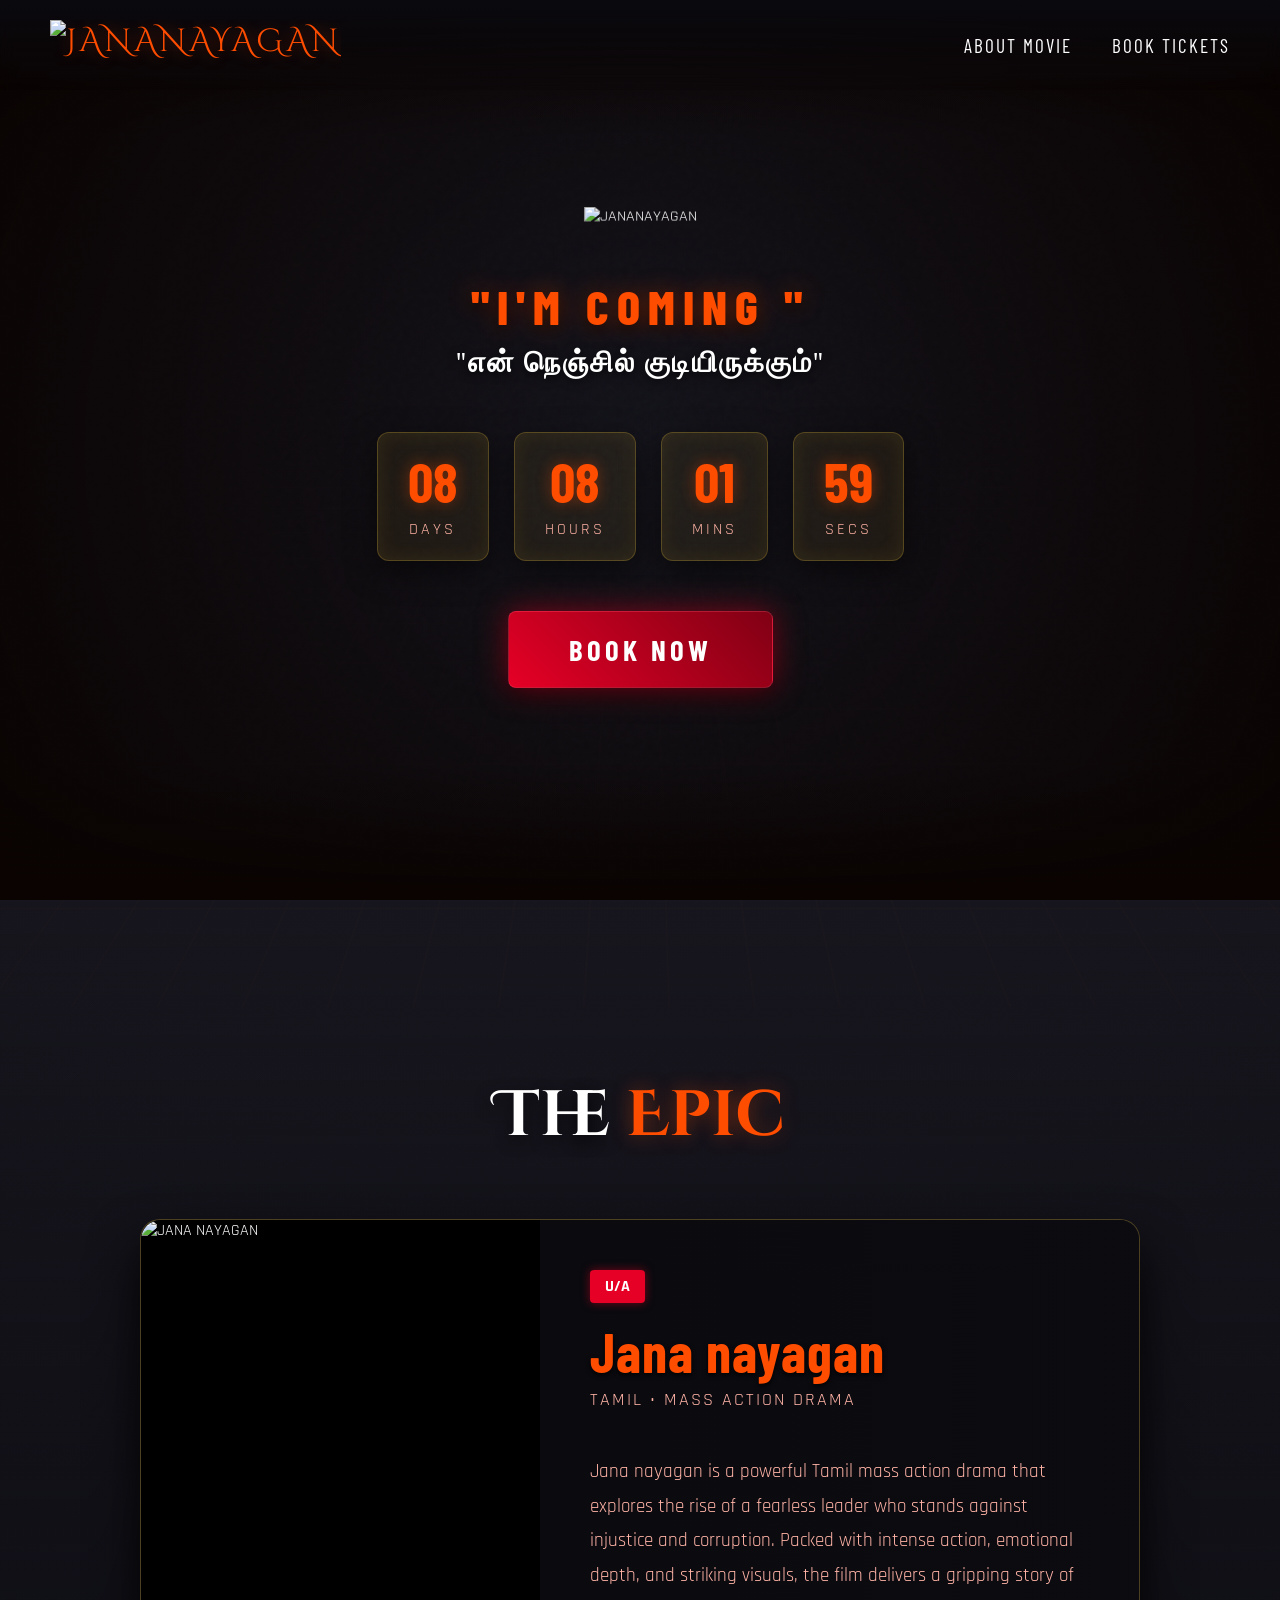
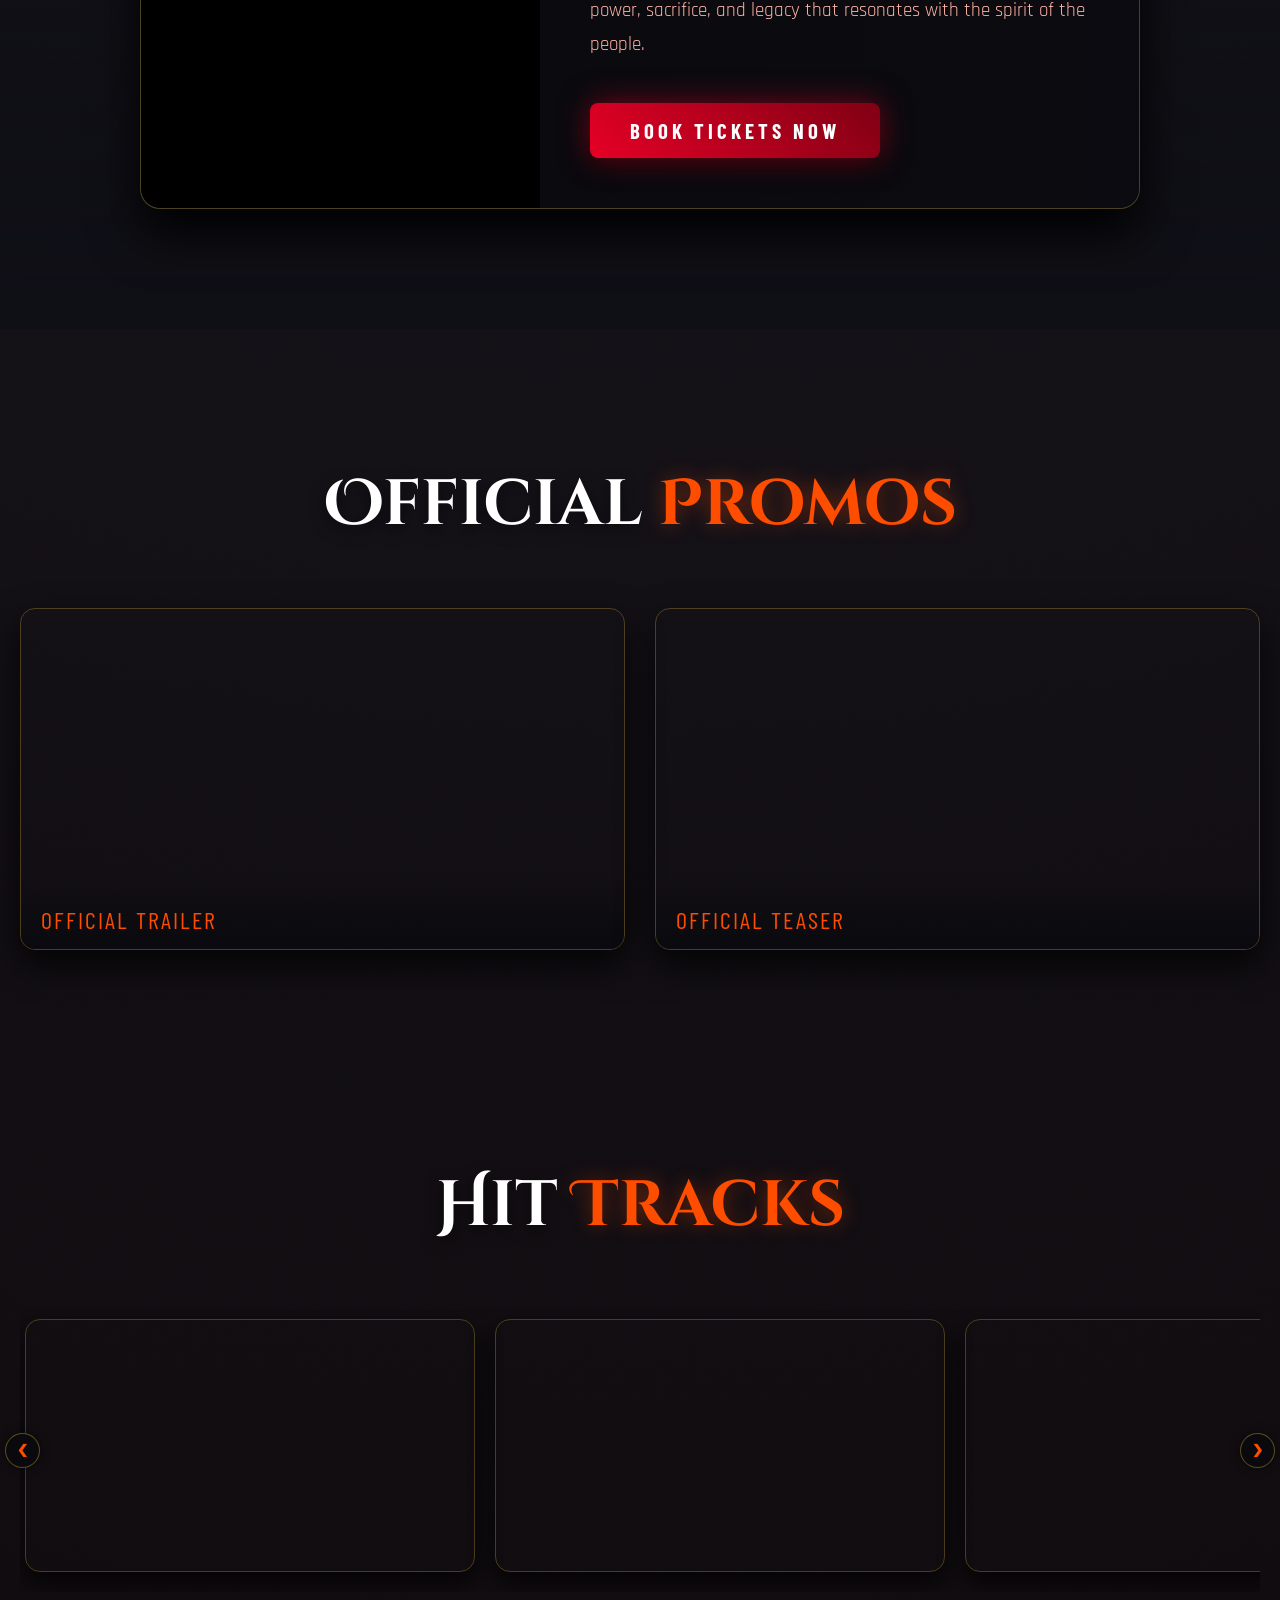
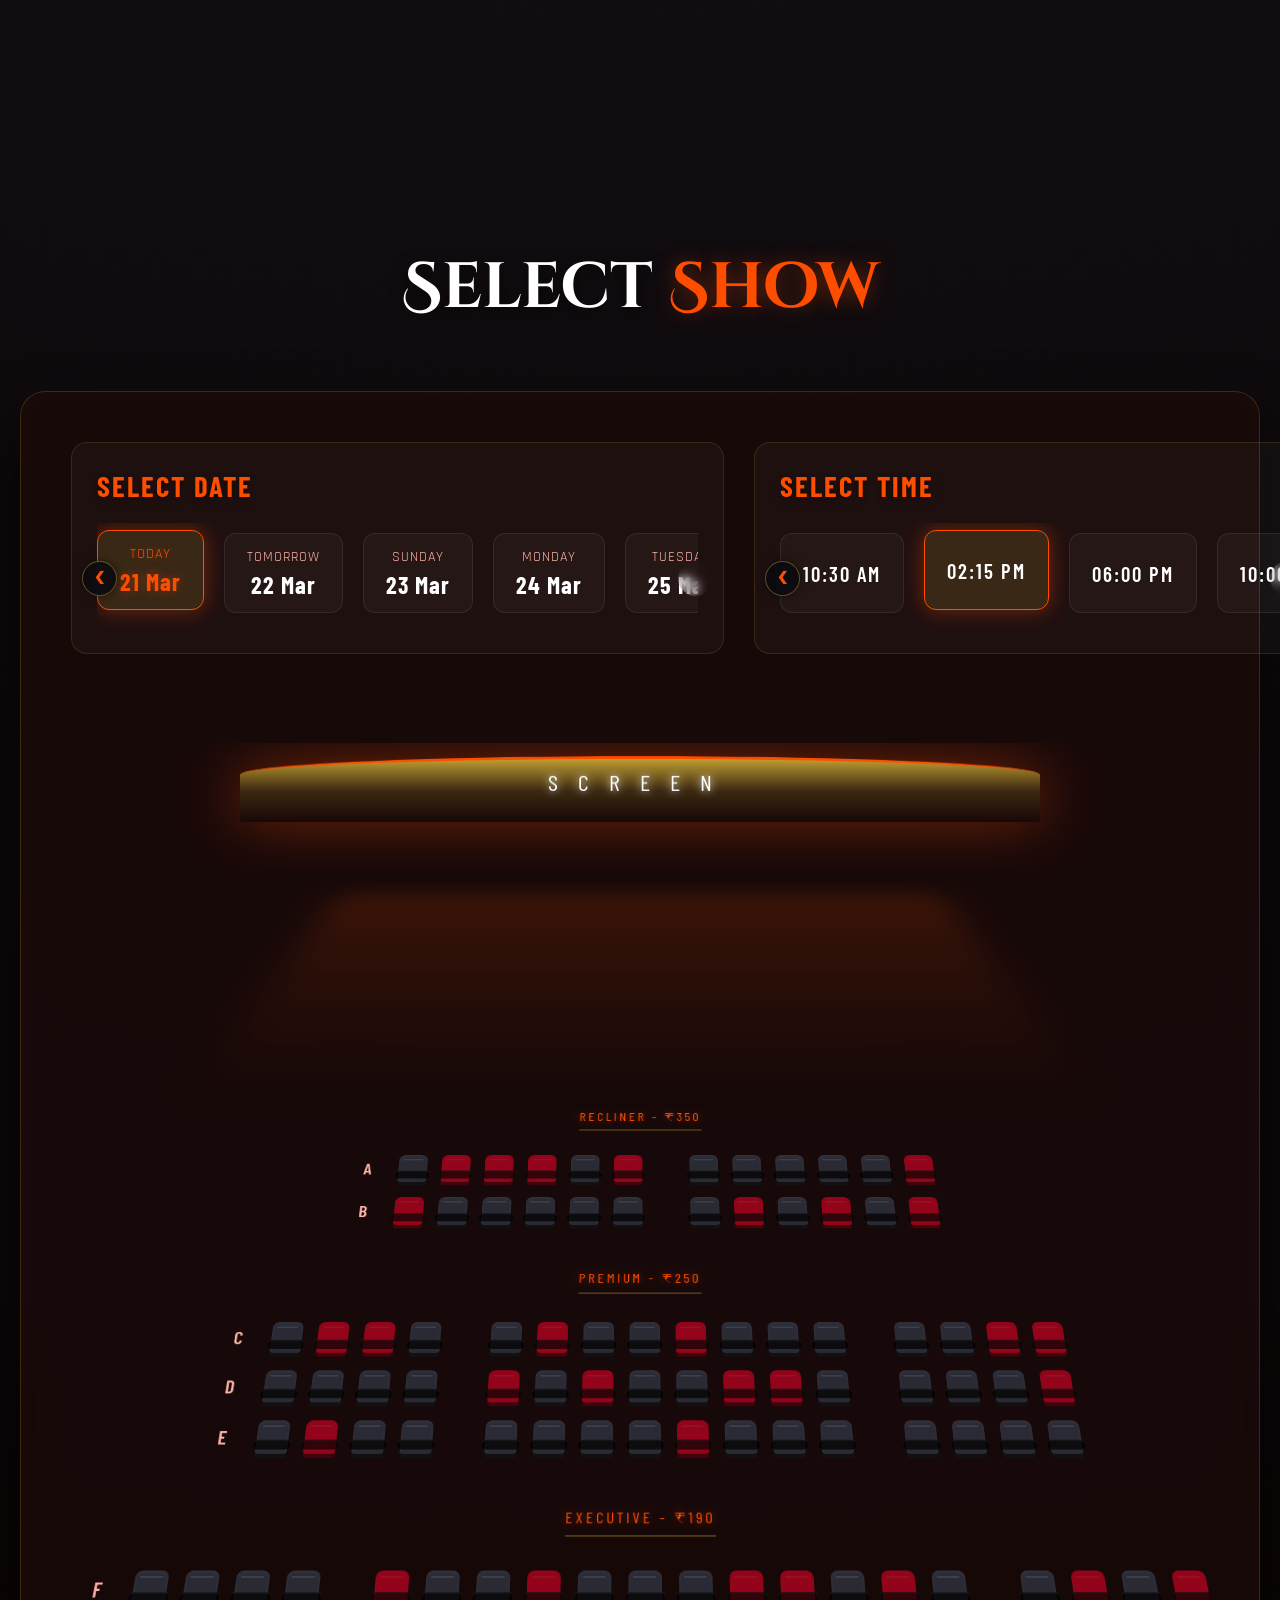
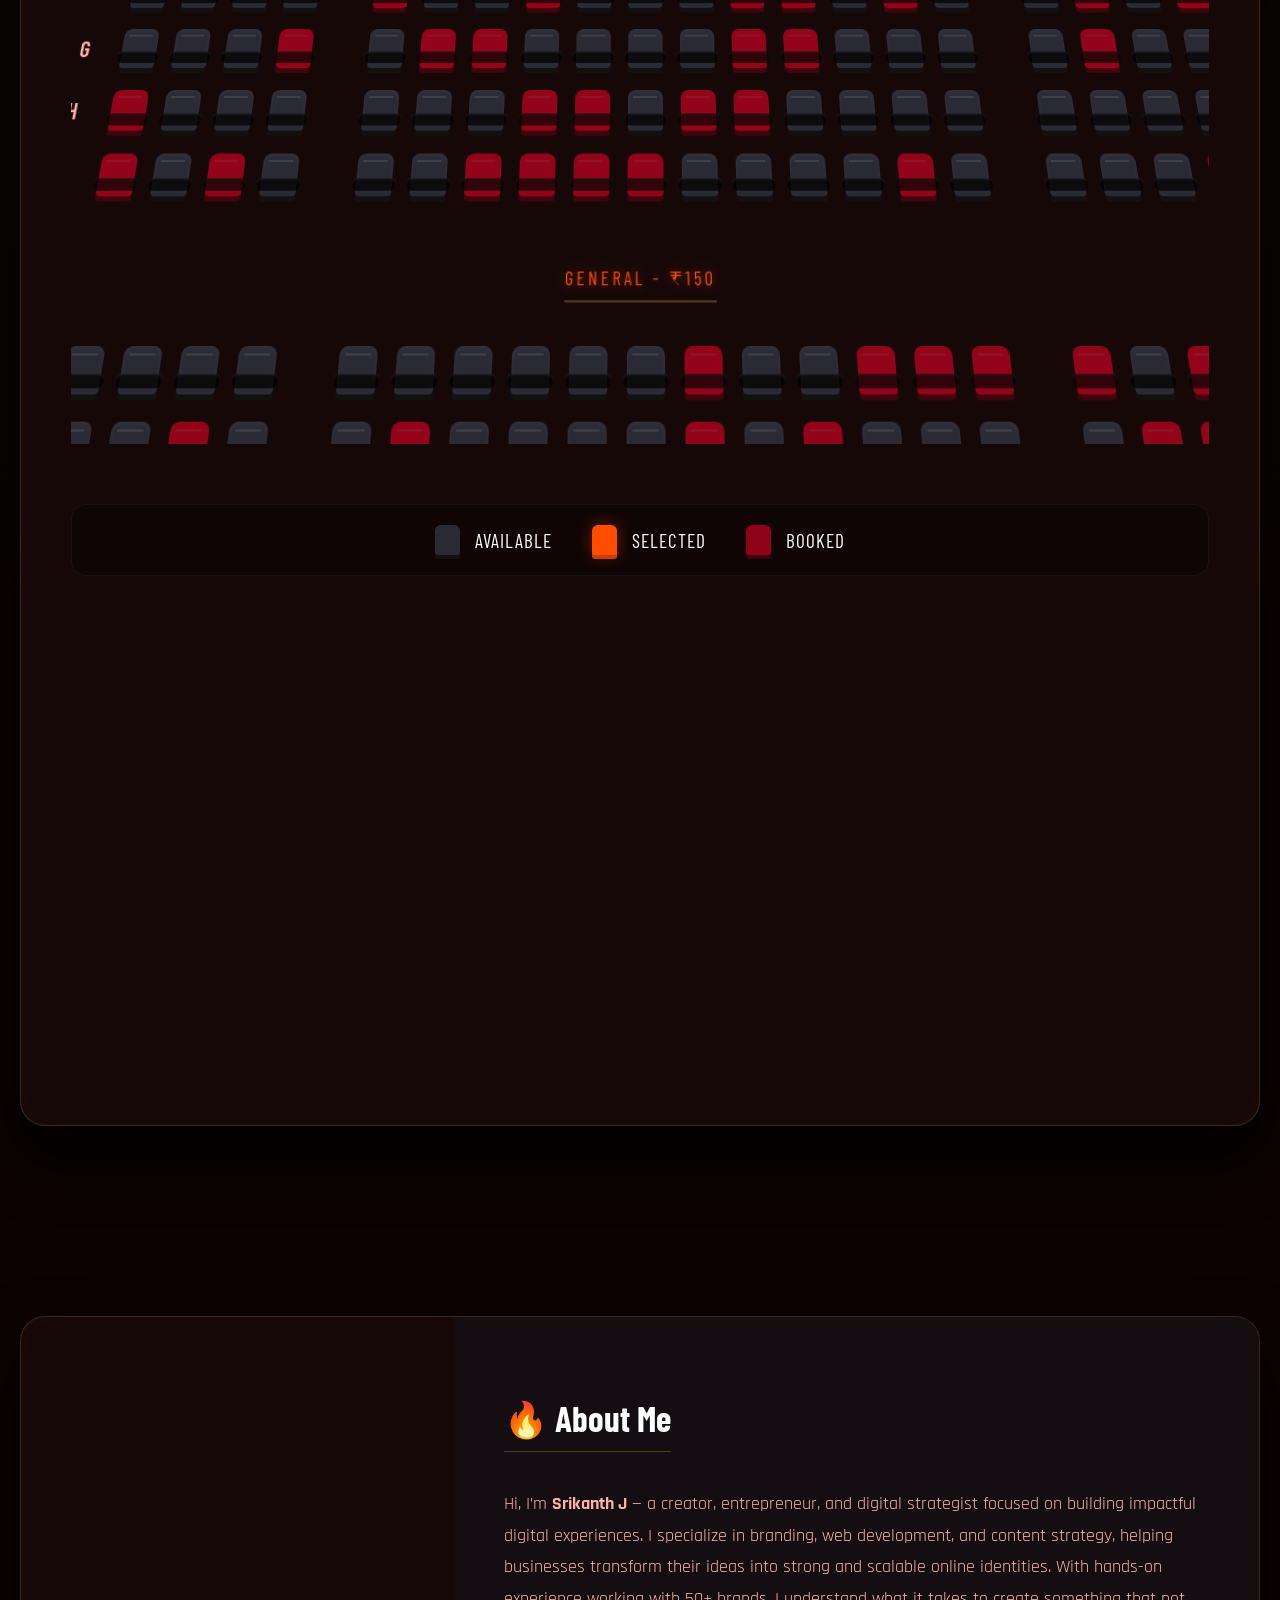
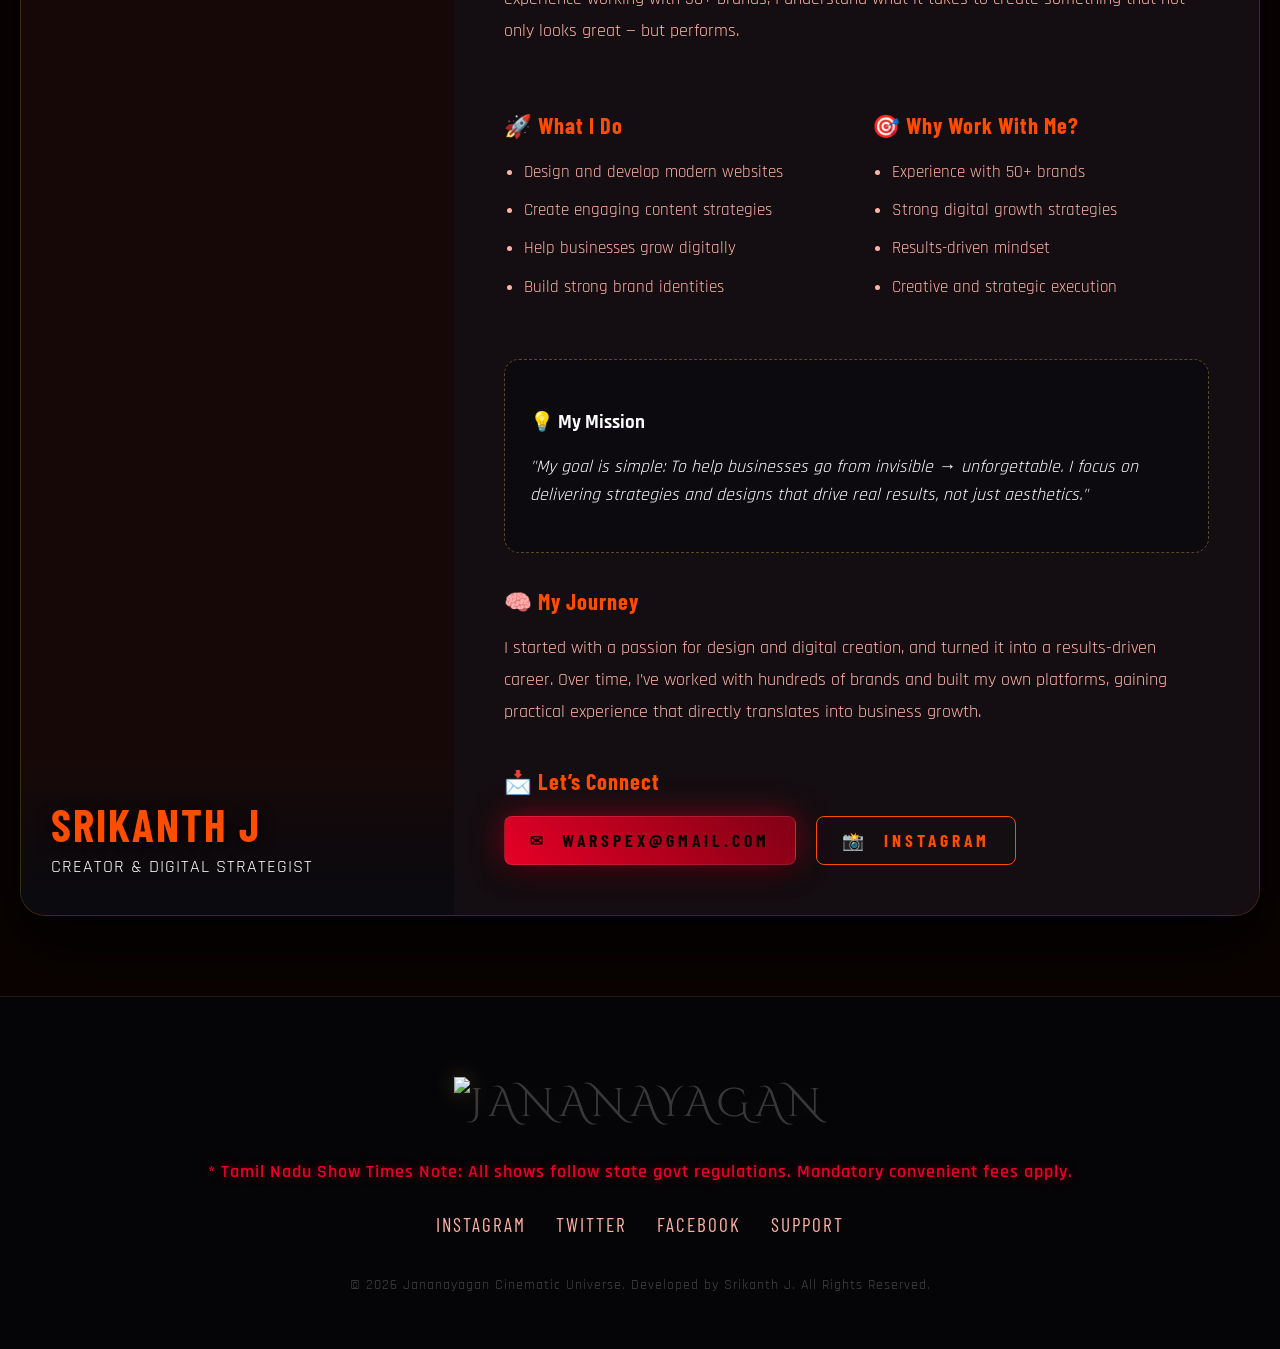
==== index.html @ 2a3a8849 "Jana Nayagan" ====
<!DOCTYPE html>
<html lang="ta">
<head>
    <meta charset="UTF-8">
    <meta name="viewport" content="width=device-width, initial-scale=1.0">
    <title>JANANAYAGAN | The Premium Cinema Experience</title>
    <link rel="preconnect" href="https://fonts.googleapis.com">
    <link rel="preconnect" href="https://fonts.gstatic.com" crossorigin>
    <link href="https://fonts.googleapis.com/css2?family=Barlow+Condensed:wght@400;500;600;700&family=Cinzel+Decorative:wght@400;700;900&family=Rajdhani:wght@400;500;600;700&display=swap" rel="stylesheet">
    <style>
        :root {
            --bg-dark: #0a0302;
            --bg-card: rgba(26, 10, 10, 0.85);
            --gold: #FF4D00;
            --gold-dark: #CC3D00;
            --crimson: #E60026;
            --text-primary: #FFFFFF;
            --text-muted: #FFB3A6;
            --glow-gold: rgba(255, 77, 0, 0.4);
            --glow-red: rgba(230, 0, 38, 0.5);

            --font-hero: 'Cinzel Decorative', serif;
            --font-body: 'Rajdhani', sans-serif;
            --font-cond: 'Barlow Condensed', sans-serif;
        }
        
        * {
            box-sizing: border-box;
            scroll-behavior: smooth;
        }

        body {
            margin: 0;
            font-family: var(--font-body);
            background-color: var(--bg-dark);
            color: var(--text-primary);
            overflow-x: hidden;
            background-image: radial-gradient(circle at 50% 0%, #1a1a24 0%, var(--bg-dark) 70%);
        }

        /* Ambient Particles Background */
        #particles {
            position: fixed;
            top: 0; left: 0; width: 100vw; height: 100vh;
            pointer-events: none;
            z-index: 0;
            overflow: hidden;
        }
        .particle {
            position: absolute;
            bottom: -10px;
            width: 3px;
            height: 3px;
            background: var(--gold);
            border-radius: 50%;
            box-shadow: 0 0 10px var(--gold);
            animation: rise linear infinite;
        }
        @keyframes rise {
            0% { transform: translateY(0) scale(1); opacity: 0; }
            10% { opacity: 0.6; }
            90% { opacity: 0.6; }
            100% { transform: translateY(-100vh) scale(0); opacity: 0; }
        }

        /* 3D Perspective Grid Background */
        .grid-bg {
            position: fixed;
            top: 0; left: 0; width: 100vw; height: 100vh;
            background-image: 
                linear-gradient(rgba(255, 77, 0, 0.08) 1px, transparent 1px),
                linear-gradient(90deg, rgba(255, 77, 0, 0.08) 1px, transparent 1px);
            background-size: 60px 60px;
            transform: perspective(600px) rotateX(60deg) translateY(-100px) translateZ(-250px);
            opacity: 0.2;
            pointer-events: none;
            z-index: -1;
        }

        /* Navigation */
        nav {
            position: fixed;
            top: 0; left: 0; width: 100%;
            padding: 20px 50px;
            display: flex;
            justify-content: space-between;
            align-items: center;
            z-index: 1000;
            background: linear-gradient(to bottom, rgba(10,10,15,0.95), transparent);
            backdrop-filter: blur(8px);
        }
        .logo {
            font-family: var(--font-hero);
            font-size: 2rem;
            color: var(--gold);
            text-shadow: 0 0 15px var(--glow-gold);
            letter-spacing: 3px;
            text-decoration: none;
        }
        .nav-links {
            display: flex;
            gap: 40px;
        }
        .nav-links a {
            color: var(--text-primary);
            text-decoration: none;
            font-family: var(--font-cond);
            text-transform: uppercase;
            letter-spacing: 2px;
            font-size: 1.2rem;
            transition: 0.3s ease;
            position: relative;
        }
        .nav-links a::after {
            content: '';
            position: absolute;
            width: 0%;
            height: 2px;
            bottom: -5px;
            left: 0;
            background-color: var(--gold);
            transition: width 0.3s;
            box-shadow: 0 0 10px var(--glow-gold);
        }
        .nav-links a:hover {
            color: var(--gold);
            text-shadow: 0 0 10px var(--glow-gold);
        }
        .nav-links a:hover::after {
            width: 100%;
        }

        /* Hero Section */
        .hero {
            height: 100vh;
            display: flex;
            flex-direction: column;
            justify-content: center;
            align-items: center;
            text-align: center;
            position: relative;
            padding: 0 20px;
            overflow: hidden;
        }
        .hero::before {
            content: '';
            position: absolute;
            top: 0; left: 0; width: 100%; height: 100%;
            background: url('data:image/svg+xml,%3Csvg viewBox="0 0 200 200" xmlns="http://www.w3.org/2000/svg"%3E%3Cfilter id="noiseFilter"%3E%3CfeTurbulence type="fractalNoise" baseFrequency="0.7" numOctaves="3" stitchTiles="stitch"/%3E%3C/filter%3E%3Crect width="100%25" height="100%25" filter="url(%23noiseFilter)"/%3E%3C/svg%3E');
            opacity: 0.04;
            pointer-events: none;
            z-index: 1;
        }
        .video-background {
            position: absolute;
            top: 50%; left: 50%;
            transform: translate(-50%, -50%);
            width: 100vw; height: 56.25vw;
            min-height: 100vh; min-width: 177.77vh;
            z-index: 0; pointer-events: none;
        }
        .video-background iframe {
            width: 100%; height: 100%;
            pointer-events: none; border: none;
        }
        .mobile-trailer { display: none; }
        .hero-overlay {
            position: absolute;
            top: 0; left: 0; width: 100%; height: 100%;
            background: 
                linear-gradient(to bottom, var(--bg-dark) 0%, transparent 15%, transparent 85%, var(--bg-dark) 100%),
                radial-gradient(circle at center, rgba(10,10,15,0.4) 0%, var(--bg-dark) 100%);
            z-index: 1; pointer-events: none;
        }
        .hero-content {
            z-index: 2;
            transform-style: preserve-3d;
            perspective: 1000px;
        }
        .title-3d {
            font-family: var(--font-hero);
            font-size: 8vw;
            margin: 0;
            color: var(--gold);
            line-height: 1.1;
            text-shadow: 
                0 1px 0 var(--gold-dark),
                0 2px 0 #937b27,
                0 3px 0 #806b22,
                0 4px 0 #6c5a1d,
                0 5px 0 #594a18,
                0 6px 0 #463a13,
                0 25px 35px rgba(0,0,0,0.8),
                0 0 60px var(--glow-gold);
            transform: rotateX(15deg);
            animation: float 5s ease-in-out infinite alternate;
        }
        .tagline {
            font-size: 3rem;
            color: var(--gold);
            font-weight: 800;
            margin: 30px 0 10px;
            letter-spacing: 8px;
            text-shadow: 0 0 25px var(--glow-gold), 0 5px 15px rgba(0,0,0,0.9);
            font-family: var(--font-cond);
            text-transform: uppercase;
        }
        .tamil-tagline {
            font-size: 1.8rem;
            color: white;
            margin: 0 0 50px;
            letter-spacing: 2px;
            text-shadow: 0 2px 10px rgba(0,0,0,0.8);
            font-weight: 600;
        }
        @keyframes float {
            0% { transform: translateY(0px) rotateX(10deg); }
            100% { transform: translateY(-20px) rotateX(15deg); }
        }

        /* Timer */
        .timer {
            display: flex;
            gap: 25px;
            margin-bottom: 50px;
            justify-content: center;
        }
        .time-box {
            background: rgba(212,175,55,0.08);
            border: 1px solid rgba(212,175,55,0.3);
            padding: 20px 30px;
            border-radius: 12px;
            backdrop-filter: blur(12px);
            box-shadow: 0 10px 30px rgba(0,0,0,0.5), inset 0 0 20px rgba(212,175,55,0.1);
            transform: translateZ(20px);
            transition: transform 0.3s ease;
        }
        .time-box:hover {
            transform: translateZ(40px) scale(1.05);
            border-color: var(--gold);
            box-shadow: 0 15px 40px rgba(0,0,0,0.7), inset 0 0 30px var(--glow-gold);
        }
        .time-box span {
            display: block;
            font-family: var(--font-cond);
            font-size: 3.5rem;
            font-weight: 700;
            color: var(--gold);
            text-shadow: 0 0 15px var(--glow-gold);
            line-height: 1;
        }
        .time-box label {
            font-size: 1rem;
            color: var(--text-muted);
            text-transform: uppercase;
            letter-spacing: 3px;
            margin-top: 10px;
            display: block;
        }

        /* Primary Button */
        .btn-primary {
            background: linear-gradient(45deg, var(--crimson), #800014);
            color: white;
            border: 1px solid rgba(255,255,255,0.1);
            padding: 20px 60px;
            font-family: var(--font-cond);
            font-size: 1.8rem;
            font-weight: 700;
            text-transform: uppercase;
            letter-spacing: 4px;
            border-radius: 8px;
            cursor: pointer;
            box-shadow: 0 0 30px var(--glow-red), 0 10px 20px rgba(0,0,0,0.6);
            transition: all 0.4s cubic-bezier(0.175, 0.885, 0.32, 1.275);
            text-decoration: none;
            display: inline-block;
            position: relative;
            overflow: hidden;
        }
        .btn-primary::before {
            content: '';
            position: absolute;
            top: 0; left: -100%;
            width: 50%; height: 100%;
            background: linear-gradient(to right, transparent, rgba(255,255,255,0.3), transparent);
            transform: skewX(-25deg);
            transition: 0.5s;
        }
        .btn-primary:hover {
            transform: translateY(-5px) scale(1.05);
            box-shadow: 0 0 50px var(--glow-red), 0 15px 30px rgba(0,0,0,0.8);
            border-color: rgba(255,255,255,0.3);
        }
        .btn-primary:hover::before {
            left: 200%;
        }

        /* Generic Section Styling */
        .section-title {
            font-family: var(--font-hero);
            font-size: 4rem;
            color: var(--text-primary);
            text-align: center;
            margin-bottom: 60px;
            text-shadow: 0 5px 15px rgba(0,0,0,0.5);
        }
        .section-title span {
            color: var(--gold);
            text-shadow: 0 0 20px var(--glow-gold);
        }

        /* Now Showing Section */
        .now-showing {
            padding: 120px 20px;
            background: linear-gradient(to bottom, transparent, #0f0f16);
            position: relative;
            z-index: 2;
        }
        .movie-grid {
            display: flex;
            justify-content: center;
            gap: 50px;
            flex-wrap: wrap;
            perspective: 1500px;
            max-width: 1400px;
            margin: 0 auto;
        }
        
        .movie-card {
            width: 320px;
            height: 480px;
            border-radius: 20px;
            position: relative;
            transform-style: preserve-3d;
            transition: transform 0.1s;
            cursor: pointer;
            box-shadow: 0 25px 50px rgba(0,0,0,0.9);
        }
        .movie-poster {
            width: 100%;
            height: 100%;
            border-radius: 20px;
            background-size: cover;
            background-position: center;
            border: 1px solid rgba(212,175,55,0.3);
            position: relative;
            overflow: hidden;
            display: flex;
            flex-direction: column;
            align-items: center;
            justify-content: center;
        }
        .movie-poster::after {
            content: '';
            position: absolute;
            top: 0; left: 0; width: 100%; height: 100%;
            box-shadow: inset 0 0 50px rgba(0,0,0,0.8);
            pointer-events: none;
        }
        /* Gradient overlays for posters to avoid images */
        .poster-1 { background: linear-gradient(135deg, #1f0b11 0%, #4a000e 100%); }
        .poster-2 { background: linear-gradient(135deg, #0f121a 0%, #172a3e 100%); }
        .poster-3 { background: linear-gradient(135deg, #2d1e0d 0%, #5c2700 100%); }
        
        .poster-title {
            font-family: var(--font-hero);
            font-size: 2.8rem;
            text-align: center;
            color: var(--text-primary);
            text-shadow: 0 10px 20px rgba(0,0,0,0.9);
            z-index: 2;
            line-height: 1.1;
            padding: 0 20px;
        }

        .glare {
            position: absolute;
            width: 150px; height: 150px;
            background: radial-gradient(circle, rgba(255,255,255,0.2) 0%, transparent 60%);
            border-radius: 50%;
            pointer-events: none;
            top: -75px; left: -75px;
            opacity: 0;
            transition: opacity 0.3s;
            mix-blend-mode: overlay;
            z-index: 3;
        }

        .movie-info {
            position: absolute;
            bottom: -2px; left: -2px; right: -2px;
            padding: 40px 25px 25px;
            background: linear-gradient(to top, rgba(10,10,15,1) 10%, rgba(10,10,15,0.8) 60%, transparent 100%);
            border-radius: 0 0 20px 20px;
            transform: translateZ(40px);
            z-index: 4;
        }
        .movie-rating {
            background: var(--crimson);
            color: white;
            padding: 4px 10px;
            border-radius: 4px;
            font-size: 0.9rem;
            font-weight: 700;
            display: inline-block;
            margin-bottom: 12px;
            box-shadow: 0 0 10px rgba(192,0,30,0.6);
        }
        .movie-title {
            font-family: var(--font-cond);
            font-size: 2rem;
            font-weight: 700;
            margin: 0 0 8px 0;
            color: var(--gold);
            letter-spacing: 1px;
            text-shadow: 0 2px 5px rgba(0,0,0,0.8);
        }
        .movie-genre {
            margin: 0 0 20px 0;
            font-size: 1rem;
            color: var(--text-muted);
            text-transform: uppercase;
            letter-spacing: 1px;
        }
        .btn-book {
            width: 100%;
            background: rgba(10,10,15,0.8);
            border: 1px solid var(--gold);
            color: var(--gold);
            padding: 12px;
            font-family: var(--font-cond);
            font-size: 1.3rem;
            font-weight: 600;
            text-transform: uppercase;
            letter-spacing: 2px;
            border-radius: 6px;
            cursor: pointer;
            transition: 0.3s;
            backdrop-filter: blur(5px);
        }
        .btn-book:hover {
            background: var(--gold);
            color: var(--bg-dark);
            box-shadow: 0 0 20px var(--glow-gold);
        }

        /* Media Sections */
        .media-section {
            padding: 80px 20px;
            max-width: 1400px;
            margin: 0 auto;
            position: relative;
            z-index: 2;
        }
        .video-grid {
            display: grid;
            grid-template-columns: 1fr 1fr;
            gap: 30px;
            margin-top: 40px;
        }
        .video-wrapper {
            position: relative;
            width: 100%;
            padding-bottom: 56.25%; /* 16:9 aspect ratio */
            border-radius: 15px;
            overflow: hidden;
            box-shadow: 0 15px 35px rgba(0,0,0,0.8);
            border: 1px solid rgba(212,175,55,0.3);
            transition: transform 0.3s, box-shadow 0.3s, border-color 0.3s;
        }
        .video-wrapper:hover {
            transform: translateY(-8px);
            box-shadow: 0 25px 45px rgba(0,0,0,0.9), 0 0 20px rgba(212,175,55,0.3);
            border-color: var(--gold);
        }
        .video-wrapper iframe {
            position: absolute;
            top: 0; left: 0;
            width: 100%; height: 100%;
            border: none;
        }
        .video-label {
            position: absolute;
            bottom: 0; left: 0; width: 100%;
            background: linear-gradient(to top, rgba(10,10,15,1), transparent);
            padding: 30px 20px 15px;
            text-transform: uppercase;
            color: var(--gold);
            font-family: var(--font-cond);
            font-size: 1.5rem;
            letter-spacing: 2px;
            pointer-events: none;
        }
        .song-card {
            flex: 0 0 450px;
            height: 253px;
            border-radius: 15px;
            overflow: hidden;
            border: 1px solid rgba(212,175,55,0.3);
            box-shadow: 0 10px 25px rgba(0,0,0,0.8);
            position: relative;
            transition: 0.3s;
        }
        .song-card:hover {
            border-color: var(--gold);
            transform: translateY(-5px);
            z-index: 3;
            box-shadow: 0 15px 35px rgba(0,0,0,0.9), 0 0 15px var(--glow-gold);
        }
        .song-card iframe {
            width: 100%; height: 100%; border: none;
        }

        @media (max-width: 1024px) {
            .video-grid { gap: 20px; }
            .song-card { flex: 0 0 350px; height: 196px; }
            .developer-card { flex-direction: column !important; }
            .dev-image { min-height: 400px !important; width: 100% !important; }
            .dev-content { padding: 30px !important; }
        }
        @media (max-width: 768px) {
            .media-section { padding: 60px 15px; }
            .video-grid { grid-template-columns: 1fr; gap: 30px; }
            .song-card { flex: 0 0 300px; height: 168px; }
            .dev-skills-grid { grid-template-columns: 1fr !important; gap: 20px !important; }
        }
        @media (max-width: 480px) {
            .media-section { padding: 40px 12px; }
            .song-card { flex: 0 0 260px; height: 146px; }
            .video-label { font-size: 1.2rem; }
            .dev-content { padding: 25px 15px !important; }
        }

        /* Booking Section */
        .booking-section {
            padding: 120px 20px;
            max-width: 1400px;
            margin: 0 auto;
            position: relative;
            z-index: 2;
        }
        .glass-panel {
            background: var(--bg-card);
            backdrop-filter: blur(20px);
            border: 1px solid rgba(212,175,55,0.2);
            border-radius: 25px;
            padding: 50px;
            box-shadow: 0 30px 60px rgba(0,0,0,0.8), inset 0 0 30px rgba(255,255,255,0.02);
        }

        /* Selectors area */
        .selectors {
            display: flex;
            flex-direction: row;
            gap: 30px;
            margin-bottom: 50px;
            align-items: stretch;
        }
        .selector-group {
            flex: 1;
            display: flex;
            flex-direction: column;
            background: rgba(255,255,255,0.03);
            border: 1px solid rgba(212,175,55,0.15);
            border-radius: 16px;
            padding: 25px 25px 20px;
        }
        .selector-group h3 {
            font-family: var(--font-cond);
            font-size: 1.8rem;
            color: var(--gold);
            margin-top: 0;
            margin-bottom: 20px;
            letter-spacing: 2px;
            text-transform: uppercase;
            text-shadow: 0 2px 5px rgba(0,0,0,0.5);
        }
        
        /* Custom horizontal scrolling hide scrollbar */
        .scroll-container {
            display: flex;
            gap: 20px;
            overflow-x: auto;
            padding: 10px 5px 20px;
            scroll-snap-type: x mandatory;
            -ms-overflow-style: none; /* IE and Edge */
            scrollbar-width: none; /* Firefox */
            scroll-behavior: smooth;
        }
        .scroll-container::-webkit-scrollbar { display: none; }
        
        .scroll-wrapper {
            position: relative;
            display: flex;
            align-items: center;
            width: 100%;
        }
        .nav-arrow {
            background: rgba(10,10,15,0.9);
            border: 1px solid rgba(212,175,55,0.4);
            color: var(--gold);
            width: 35px;
            height: 35px;
            border-radius: 50%;
            display: flex;
            justify-content: center;
            align-items: center;
            cursor: pointer;
            position: absolute;
            z-index: 10;
            transition: 0.3s;
            box-shadow: 0 0 10px rgba(0,0,0,0.5);
            font-size: 1.2rem;
            backdrop-filter: blur(5px);
        }
        .nav-arrow:hover {
            background: var(--gold);
            color: var(--bg-dark);
            box-shadow: 0 0 15px var(--glow-gold);
        }
        .nav-arrow.left { left: -15px; }
        .nav-arrow.right { right: -15px; }

        .chip {
            flex: 0 0 auto;
            height: 80px;
            min-width: 90px;
            padding: 0 22px;
            background: rgba(255,255,255,0.03);
            border: 1px solid rgba(255,255,255,0.08);
            border-radius: 12px;
            cursor: pointer;
            text-align: center;
            transition: 0.3s;
            scroll-snap-align: start;
            display: flex;
            flex-direction: column;
            align-items: center;
            justify-content: center;
        }
        .chip:hover {
            background: rgba(255,255,255,0.08);
            border-color: rgba(212,175,55,0.5);
        }
        .chip.active {
            background: rgba(212,175,55,0.15);
            border-color: var(--gold);
            box-shadow: 0 0 20px var(--glow-gold);
            transform: translateY(-3px);
        }
        .chip-day {
            display: block;
            font-size: 0.85rem;
            color: var(--text-muted);
            text-transform: uppercase;
            letter-spacing: 1px;
            margin-bottom: 4px;
        }
        .chip-date {
            display: block;
            font-size: 1.5rem;
            font-weight: 700;
            color: var(--text-primary);
            font-family: var(--font-cond);
            letter-spacing: 1px;
        }
        .chip.active .chip-day, .chip.active .chip-date {
            color: var(--gold);
            text-shadow: 0 0 10px var(--glow-gold);
        }
        
        .time-chip {
            font-family: var(--font-cond);
            font-size: 1.3rem;
            font-weight: 600;
            letter-spacing: 2px;
            min-width: 110px;
        }

        /* 3D Seat Map */
        .theatre-container {
            perspective: 1200px;
            margin: 80px 0 60px;
            padding: 20px 0;
            overflow-x: auto;
            -ms-overflow-style: none; /* IE and Edge */
            scrollbar-width: none; /* Firefox */
        }
        .theatre-container::-webkit-scrollbar { display: none; }
        .theatre-screen-wrapper {
            margin: 0 auto 100px;
            width: 80%;
            max-width: 800px;
            position: relative;
            transform-style: preserve-3d;
        }
        .theatre-screen {
            height: 70px;
            background: linear-gradient(to bottom, rgba(212,175,55,0.9), rgba(212,175,55,0.2), transparent);
            border-top: 3px solid var(--gold);
            border-radius: 50% 50% 0 0 / 20px 20px 0 0;
            box-shadow: 0 0 60px var(--glow-gold);
            text-align: center;
            line-height: 50px;
            font-family: var(--font-cond);
            letter-spacing: 20px;
            font-size: 1.5rem;
            color: #fff;
            text-shadow: 0 0 10px #fff;
            transform: rotateX(-20deg);
        }
        /* Light beam effect from screen */
        .theatre-screen-wrapper::after {
            content: '';
            position: absolute;
            top: 70px; left: 5%; width: 90%; height: 300px;
            background: linear-gradient(to bottom, var(--glow-gold), transparent);
            transform: perspective(600px) rotateX(50deg);
            filter: blur(20px);
            pointer-events: none;
            opacity: 0.4;
            mix-blend-mode: screen;
        }

        .seats-wrapper {
            transform: rotateX(25deg) translateY(-20px) translateZ(-100px);
            transform-style: preserve-3d;
            display: flex;
            flex-direction: column;
            align-items: center;
            gap: 22px;
            min-width: 800px; /* ensure scrolling on small devices instead of squishing */
        }
        .seat-row {
            display: flex;
            justify-content: center;
            gap: 18px;
            align-items: center;
            position: relative;
        }
        .row-label {
            font-family: var(--font-cond);
            color: var(--text-muted);
            font-size: 1.4rem;
            width: 30px;
            text-align: right;
            margin-right: 15px;
            font-weight: 600;
        }

        .seat {
            width: 35px;
            height: 40px;
            background-color: #2A2A35;
            border-radius: 8px 8px 4px 4px;
            cursor: pointer;
            position: relative;
            transition: all 0.3s cubic-bezier(0.175, 0.885, 0.32, 1.275);
            box-shadow: 0 5px 0 #111, inset 0 2px 5px rgba(255,255,255,0.05);
            transform-style: preserve-3d;
        }
        .seat::before { /* Armrests base */
            content: '';
            position: absolute;
            bottom: 5px; left: -4px; width: calc(100% + 8px); height: 12px;
            background: rgba(0,0,0,0.7);
            border-radius: 5px;
            box-shadow: inset 0 1px 2px rgba(255,255,255,0.1);
        }
        .seat::after { /* Seat contour */
            content: '';
            position: absolute;
            top: 6px; left: 15%; width: 70%; height: 2px;
            background: rgba(255,255,255,0.1);
            border-radius: 2px;
        }

        .seat:not(.booked):hover {
            transform: scale(1.15) translateY(-8px);
            background-color: var(--gold);
            box-shadow: 0 10px 0 var(--gold-dark), 0 0 20px var(--glow-gold);
            z-index: 10;
        }
        .seat.selected {
            background-color: var(--gold);
            box-shadow: 0 6px 0 var(--gold-dark), 0 0 25px var(--glow-gold);
            transform: translateY(-4px);
        }
        .seat.booked {
            background-color: var(--crimson);
            cursor: not-allowed;
            box-shadow: 0 5px 0 #5e000e;
            opacity: 0.6;
        }
        .seat span { /* tooltip */
            position: absolute;
            top: -35px; left: 50%; transform: translateX(-50%) scale(0);
            background: rgba(0,0,0,0.9);
            color: #fff;
            padding: 4px 8px;
            border-radius: 4px;
            font-size: 0.8rem;
            font-family: var(--font-body);
            transition: 0.2s;
            pointer-events: none;
            border: 1px solid var(--gold);
            white-space: nowrap;
        }
        .seat:hover span {
            transform: translateX(-50%) scale(1);
        }

        .seat-category-label {
            text-align: center;
            color: var(--gold);
            font-family: var(--font-cond);
            letter-spacing: 3px;
            margin: 40px 0 15px;
            font-size: 1.1rem;
            text-transform: uppercase;
            border-bottom: 2px solid rgba(212,175,55,0.3);
            padding-bottom: 8px;
            width: max-content;
            margin-inline: auto;
            text-shadow: 0 0 10px var(--glow-gold);
        }

        /* Map Legend */
        .legend {
            display: flex;
            justify-content: center;
            gap: 40px;
            margin: 50px 0;
            padding: 20px;
            background: rgba(0,0,0,0.3);
            border-radius: 15px;
            border: 1px solid rgba(255,255,255,0.05);
        }
        .legend-item {
            display: flex;
            align-items: center;
            gap: 15px;
            font-family: var(--font-cond);
            font-size: 1.2rem;
            color: var(--text-primary);
            letter-spacing: 1px;
            text-transform: uppercase;
        }
        .legend-seat {
            width: 25px;
            height: 30px;
            border-radius: 6px 6px 3px 3px;
        }

        /* Booking Summary & Payment ticket */
        .booking-summary-wrapper {
            display: flex;
            justify-content: center;
            margin-top: 80px;
        }
        .ticket {
            background: radial-gradient(circle at top right, #1f2029, var(--bg-card));
            width: 100%;
            max-width: 900px;
            border-radius: 20px;
            display: flex;
            box-shadow: 0 30px 60px rgba(0,0,0,0.9);
            position: relative;
            border: 1px solid rgba(212,175,55,0.3);
            overflow: hidden;
            transform-style: preserve-3d;
            perspective: 1000px;
        }
        /* Perforated edges */
        .ticket::before, .ticket::after {
            content: '';
            position: absolute;
            top: 50%;
            width: 40px;
            height: 40px;
            background: var(--bg-card);
            border-radius: 50%;
            border: 1px solid rgba(212,175,55,0.3);
            z-index: 5;
        }
        .ticket::before {
            left: -20px;
            transform: translateY(-50%);
            box-shadow: inset -5px 0 10px rgba(0,0,0,0.5);
        }
        .ticket::after {
            right: 230px; /* position on the divide line */
            transform: translateY(-50%);
            box-shadow: inset 5px 0 10px rgba(0,0,0,0.5);
        }

        .ticket-left {
            flex: 1;
            padding: 40px 50px;
            border-right: 2px dashed rgba(212,175,55,0.4);
            position: relative;
        }
        .ticket-left::before {
            content: 'JANANAYAGAN';
            position: absolute;
            font-family: var(--font-hero);
            font-size: 8rem;
            color: rgba(255,255,255,0.02);
            top: 50%; left: 50%;
            transform: translate(-50%, -50%) rotate(-15deg);
            pointer-events: none;
            white-space: nowrap;
        }

        .ticket-movie {
            font-family: var(--font-hero);
            font-size: 2.5rem;
            color: var(--gold);
            margin-bottom: 5px;
            text-shadow: 0 0 10px var(--glow-gold);
        }
        .ticket-info {
            color: var(--text-muted);
            font-size: 1.1rem;
            margin-bottom: 30px;
            letter-spacing: 1px;
        }
        
        .ticket-details {
            display: grid;
            grid-template-columns: 1fr 1fr;
            gap: 25px;
        }
        .detail-item label {
            font-size: 0.9rem;
            color: var(--text-muted);
            text-transform: uppercase;
            letter-spacing: 2px;
            display: block;
            margin-bottom: 5px;
        }
        .detail-item p {
            margin: 0;
            font-weight: 600;
            font-size: 1.3rem;
            color: var(--text-primary);
        }
        .seat-list {
            color: var(--gold) !important;
            font-family: var(--font-cond);
            font-size: 1.6rem !important;
            letter-spacing: 2px;
            text-shadow: 0 0 10px var(--glow-gold);
        }

        .ticket-right {
            width: 250px;
            padding: 40px 30px;
            display: flex;
            flex-direction: column;
            justify-content: center;
            align-items: center;
            background: rgba(0,0,0,0.4);
        }
        .qr-code {
            width: 140px;
            height: 140px;
            background: white;
            padding: 8px;
            border-radius: 8px;
            background-image: 
                repeating-linear-gradient(45deg, #000 25%, transparent 25%, transparent 75%, #000 75%, #000), 
                repeating-linear-gradient(45deg, #000 25%, transparent 25%, transparent 75%, #000 75%, #000);
            background-position: 0 0, 10px 10px;
            background-size: 20px 20px;
            margin-bottom: 25px;
            box-shadow: 0 0 20px rgba(0,0,0,0.5);
            border: 2px solid var(--gold);
        }
        .total-price {
            font-family: var(--font-cond);
            font-size: 3rem;
            font-weight: 700;
            color: white;
            margin: 10px 0 25px;
            text-shadow: 0 0 15px rgba(255,255,255,0.3);
        }
        .btn-confirm {
            background: linear-gradient(to right, var(--gold), var(--crimson));
            color: var(--bg-dark);
            border: none;
            padding: 15px 20px;
            font-family: var(--font-cond);
            font-weight: 700;
            font-size: 1.3rem;
            border-radius: 8px;
            cursor: pointer;
            width: 100%;
            transition: 0.3s;
            text-transform: uppercase;
            letter-spacing: 2px;
            box-shadow: 0 5px 15px var(--glow-gold);
        }
        .btn-confirm:hover {
            transform: translateY(-3px);
            box-shadow: 0 10px 25px var(--glow-gold);
        }

        /* Footer */
        footer {
            background: #050508;
            padding: 80px 20px 40px;
            text-align: center;
            border-top: 1px solid rgba(212,175,55,0.15);
            position: relative;
            z-index: 2;
        }
        .footer-logo {
            font-family: var(--font-hero);
            font-size: 2.5rem;
            color: rgba(255,255,255,0.2);
            margin-bottom: 30px;
            letter-spacing: 5px;
        }
        .footer-note {
            color: var(--crimson);
            font-weight: 600;
            margin-bottom: 30px;
            font-size: 1.1rem;
            letter-spacing: 1px;
            text-shadow: 0 0 10px var(--glow-red);
        }
        .social-links {
            display: flex;
            justify-content: center;
            gap: 30px;
            margin-bottom: 40px;
        }
        .social-links a {
            color: var(--text-muted);
            text-decoration: none;
            font-size: 1.2rem;
            font-family: var(--font-cond);
            text-transform: uppercase;
            letter-spacing: 2px;
            transition: 0.3s;
        }
        .social-links a:hover {
            color: var(--gold);
            text-shadow: 0 0 10px var(--glow-gold);
        }
        .copyright {
            color: #444;
            font-size: 0.9rem;
            letter-spacing: 1px;
        }

        /* Animations */
        .fade-up {
            opacity: 0;
            transform: translateY(60px);
            transition: all 1.2s cubic-bezier(0.165, 0.84, 0.44, 1);
        }
        .fade-up.visible {
            opacity: 1;
            transform: translateY(0);
        }

        .seat.aisle { margin-right: 40px; }

        /* =============================================
           RESPONSIVE BREAKPOINTS — ALL DEVICES
           ============================================= */

        /* Large Tablets / Small Desktops (max 1200px) */
        @media (max-width: 1200px) {
            nav { padding: 18px 30px; }
            .title-3d { font-size: 10vw; }
            .movie-grid { gap: 30px; }
            .movie-card { width: 280px; height: 420px; }
            .booking-section { padding: 80px 20px; }
            .glass-panel { padding: 35px 30px; }
            .about-card { max-width: 90% !important; }
        }

        /* Tablets (max 1024px) */
        @media (max-width: 1024px) {
            .mobile-trailer { display: block; }
            .desktop-trailer { display: none; }
            .video-background {
                width: 100vw; height: 177.77vw;
                min-height: 100vh; min-width: 56.25vh;
            }
            .video-background iframe { transform: scale(1.1); }
            nav { padding: 15px 25px; }
            .nav-links { gap: 25px; }
            .nav-links a { font-size: 1rem; letter-spacing: 1px; }
            .title-3d { font-size: 11vw; }
            .tagline { font-size: 1.4rem; letter-spacing: 2px; }
            .tamil-tagline { font-size: 1.2rem; }
            .timer { gap: 15px; }
            .time-box { padding: 15px 20px; }
            .time-box span { font-size: 2.8rem; }
            .section-title { font-size: 3rem; }
            .movie-card { width: 260px; height: 400px; }
            .selectors { flex-direction: column; gap: 20px; }
            .selector-group { padding: 20px; }
            .ticket { flex-direction: column; max-width: 600px; }
            .ticket::after { display: none; }
            .ticket-right { width: 100%; border-top: 2px dashed rgba(212,175,55,0.4); flex-direction: row; justify-content: space-around; padding: 30px; }
            .qr-code { margin-bottom: 0; width: 110px; height: 110px; }
            .btn-confirm { width: auto; padding: 15px 40px; }
            .about-card { flex-direction: column !important; }
            .about-poster { width: 100% !important; min-height: 280px !important; border-radius: 20px 20px 0 0 !important; }
            .about-info { width: 100% !important; padding: 35px !important; text-align: center !important; align-items: center !important; }
            .seats-wrapper { transform: rotateX(20deg); min-width: 600px; gap: 18px; margin-bottom: 0px; }
            .seat-row { gap: 14px; }
            .seat { width: 28px; height: 32px; }
            .row-label { font-size: 1.2rem; margin-right: 12px; }
            .seat.aisle { margin-right: 32px; }
        }

        /* Small Tablets / Landscape Phones (max 768px) */
        @media (max-width: 768px) {
            .video-background iframe { transform: scale(1.1); }
            nav { padding: 14px 20px; }
            .nav-links { display: none; }
            .logo img { height: 38px !important; }
            .hero-content img { max-height: 160px !important; }
            .title-3d { font-size: 13vw; }
            .tagline { font-size: 2.2rem; letter-spacing: 3px; margin: 20px 0 5px; }
            .tamil-tagline { font-size: 1.4rem; margin-bottom: 35px; }
            .timer { gap: 8px; margin-bottom: 30px; }
            .time-box { padding: 12px 14px; border-radius: 8px; }
            .time-box span { font-size: 2rem; }
            .time-box label { font-size: 0.75rem; letter-spacing: 1px; margin-top: 6px; }
            .btn-primary { padding: 15px 35px; font-size: 1.4rem; letter-spacing: 2px; }
            .section-title { font-size: 2.2rem; margin-bottom: 35px; }
            .movie-grid { flex-direction: column; align-items: center; gap: 30px; }
            .movie-card { width: 85vw; max-width: 340px; height: 420px; }
            .selectors { flex-direction: column; gap: 15px; }
            .selector-group { padding: 18px; }
            .selector-group h3 { font-size: 1.4rem; margin-bottom: 12px; }
            .chip { height: 70px; min-width: 80px; padding: 0 15px; border-radius: 10px; }
            .chip-day { font-size: 0.75rem; }
            .chip-date { font-size: 1.3rem; }
            .time-chip { font-size: 1.1rem; min-width: 95px; }
            .glass-panel { padding: 25px 20px; }
            .booking-section { padding: 60px 15px; }
            .theatre-container { overflow-x: auto; -webkit-overflow-scrolling: touch; }
            .theatre-screen-wrapper { width: 95%; margin-bottom: 60px; }
            .seats-wrapper { transform: rotateX(15deg); min-width: 500px; gap: 14px; margin-bottom: 0px; }
            .seat-row { gap: 10px; }
            .seat { width: 22px; height: 26px; }
            .row-label { font-size: 1.1rem; width: 20px; margin-right: 8px; }
            .seat.aisle { margin-right: 25px; }
            .legend { flex-wrap: wrap; gap: 20px; padding: 15px; }
            .legend-item { font-size: 1rem; }
            .ticket { max-width: 95%; }
            .ticket-left { padding: 25px 20px; }
            .ticket-movie img { height: 30px !important; }
            .ticket-details { grid-template-columns: 1fr; gap: 15px; }
            .ticket-right { padding: 20px; flex-direction: column; align-items: center; gap: 15px; }
            .btn-confirm { width: 100%; font-size: 1.1rem; }
            .total-price { font-size: 2.2rem; }
            footer { padding: 50px 20px 30px; }
            .footer-logo { font-size: 1.8rem; }
            .social-links { gap: 20px; }
            .social-links a { font-size: 1rem; }
        }

        /* Mobile Phones (max 480px) */
        @media (max-width: 480px) {
            .video-background iframe { transform: scale(1.1); }
            nav { padding: 12px 15px; }
            .logo img { height: 32px !important; }
            .hero-content img { max-height: 120px !important; margin-bottom: 10px !important; }
            .tagline { font-size: 1.8rem; letter-spacing: 2px; }
            .tamil-tagline { font-size: 1.2rem; margin-bottom: 30px; }
            .timer { gap: 6px; }
            .time-box { padding: 10px 12px; border-radius: 8px; min-width: 60px; }
            .time-box span { font-size: 1.6rem; }
            .time-box label { font-size: 0.65rem; margin-top: 4px; }
            .btn-primary { padding: 12px 28px; font-size: 1.2rem; letter-spacing: 2px; width: 100%; max-width: 280px; }
            .section-title { font-size: 1.8rem; margin-bottom: 25px; }
            .now-showing, .booking-section { padding: 50px 12px; }
            .movie-card { width: 92vw; height: 380px; }
            .movie-title { font-size: 1.6rem; }
            .selectors { gap: 12px; }
            .selector-group { padding: 15px; border-radius: 12px; }
            .selector-group h3 { font-size: 1.2rem; margin-bottom: 10px; }
            .chip { height: 62px; min-width: 72px; padding: 0 12px; }
            .chip-day { font-size: 0.7rem; }
            .chip-date { font-size: 1.1rem; }
            .time-chip { font-size: 0.95rem; min-width: 85px; }
            .glass-panel { padding: 18px 12px; border-radius: 16px; }
            .theatre-screen-wrapper { max-width: 320px; }
            .seats-wrapper { transform: rotateX(10deg); min-width: 320px; gap: 10px; margin-bottom: 0px; }
            .seat-row { gap: 6px; }
            .seat { width: 16px; height: 20px; border-radius: 4px 4px 2px 2px; }
            .seat::after { top: 3px; height: 1px; left: 10%; width: 80%; }
            .seat::before { bottom: 2px; height: 4px; left: -2px; width: calc(100% + 4px); border-radius: 2px; }
            .row-label { font-size: 0.9rem; margin-right: 5px; width: 16px; }
            .seat.aisle { margin-right: 14px; }
            .seat span { display: none; } /* Tooltips block touches on mobile */
            .seat-category-label { font-size: 0.8rem; margin: 25px 0 10px; letter-spacing: 2px; padding-bottom: 4px; }
            .ticket { border-radius: 14px; }
            .ticket-left { padding: 20px 15px; }
            .ticket-movie img { height: 25px !important; }
            .ticket-info { font-size: 0.95rem; }
            .detail-item p { font-size: 1.1rem; }
            .total-price { font-size: 2rem; }
            footer { padding: 40px 15px 25px; }
            .footer-logo { font-size: 1.5rem; letter-spacing: 2px; }
            .footer-note { font-size: 0.95rem; }
            .social-links { gap: 15px; flex-wrap: wrap; }
            .copyright { font-size: 0.8rem; }
        }

    </style>
</head>
<body>
    <div id="particles"></div>
    <div class="grid-bg"></div>

    <nav>
       <a href="#" class="logo"><img src="https://i.ibb.co/bjqVq6sy/Chat-GPT-Image-Mar-21-2026-10-19-37-PM.png" alt="JANANAYAGAN" style="height: 50px; display: block;"></a>
       <div class="nav-links">
          <a href="#movies">About Movie</a>
          <a href="#booking">Book Tickets</a>
       </div>
    </nav>
    
    <section class="hero" id="home">
        <div class="video-background">
            <iframe class="desktop-trailer" src="https://www.youtube.com/embed/fJaAYcERf3Y?autoplay=1&mute=1&controls=0&showinfo=0&rel=0&loop=1&playlist=fJaAYcERf3Y&modestbranding=1&playsinline=1" title="Jananayagan Movie Trailer" allow="autoplay; encrypted-media" allowfullscreen></iframe>
            <iframe class="mobile-trailer" src="https://www.youtube.com/embed/ubCfzDR4G_M?autoplay=1&mute=1&controls=0&showinfo=0&rel=0&loop=1&playlist=ubCfzDR4G_M&modestbranding=1&playsinline=1" title="Jananayagan Mobile Trailer" allow="autoplay; encrypted-media" allowfullscreen></iframe>
        </div>
        <div class="hero-overlay"></div>
        <div class="hero-content">
            <img src="https://i.ibb.co/bjqVq6sy/Chat-GPT-Image-Mar-21-2026-10-19-37-PM.png" alt="JANANAYAGAN" style="max-width: 90vw; max-height: 250px; margin-bottom: 20px; filter: drop-shadow(0 15px 30px rgba(0,0,0,0.9)); transform: rotateX(15deg); animation: float 5s ease-in-out infinite alternate;">
            <h1 class="title-3d" style="display: none;">JANANAYAGAN</h1>
            <p class="tagline">"I'M COMING "</p>
            <p class="tamil-tagline">"என் நெஞ்சில் குடியிருக்கும்"</p>
            
            <div class="timer">
                <div class="time-box"><span id="days">08</span><label>Days</label></div>
                <div class="time-box"><span id="hours">14</span><label>Hours</label></div>
                <div class="time-box"><span id="mins">45</span><label>Mins</label></div>
                <div class="time-box"><span id="secs">00</span><label>Secs</label></div>
            </div>
            
            <a href="#booking" class="btn-primary">BOOK NOW</a>
        </div>
    </section>

    <style>
        .about-card { flex-direction: row; height: auto; max-width: 1000px; transform-style: preserve-3d; }
        .about-poster { width: 40%; flex-shrink: 0; min-height: 480px; border-radius: 20px 0 0 20px; overflow: hidden; display: flex; align-items: center; justify-content: center; }
        .about-info { width: 60%; padding: 50px; display: flex; flex-direction: column; justify-content: center; text-align: left; }
        @media (max-width: 768px) {
            .about-card { flex-direction: column; }
            .about-poster { width: 100%; min-height: 250px; border-radius: 20px 20px 0 0; }
            .about-info { width: 100%; padding: 30px; text-align: center; align-items: center; }
        }
    </style>
    <!-- About Movie Section -->
    <section class="now-showing fade-up" id="movies">
        <h2 class="section-title">The <span>Epic</span></h2>
        <div class="movie-grid" style="display: flex; justify-content: center;">
            
            <div class="movie-card about-card" style="width: 100%; background: rgba(18,18,26,0.8); border: 1px solid rgba(212,175,55,0.3); border-radius: 20px; box-shadow: 0 25px 50px rgba(0,0,0,0.9); overflow: hidden; display: flex;">
                
                <div class="movie-poster about-poster" style="padding: 0; border: none; background: #000; position: relative; overflow: hidden;">
                    <img src="https://i.ibb.co/zVjF2tqD/MV5-BOTE1-M2-Zk-Zj-Yt-Nz-Ex-Ni00-MTQw-LTg3-ZDYt-YTA3-Ym-Qy-MDgy-Zj-U4-Xk-Ey-Xk-Fqc-Gc-V1.jpg" alt="JANA NAYAGAN" style="width: 100%; height: 100%; object-fit: cover; position: absolute; top: 0; left: 0; z-index: 1;">
                    <div class="glare" style="z-index: 2;"></div>
                </div>
                
                <div class="about-info" style="position: relative; z-index: 4; background: linear-gradient(to right, rgba(10,10,15,1) 0%, rgba(10,10,15,0.8) 100%);">
                    <span class="movie-rating" style="width: max-content; margin-bottom: 20px; padding: 6px 15px; font-size: 1rem;">U/A</span>
                    <h3 class="movie-title" style="font-size: 3.5rem; margin-bottom: 10px; line-height: 1;">Jana nayagan</h3>
                    <p class="movie-genre" style="font-size: 1.1rem; margin-bottom: 25px; letter-spacing: 2px;">Tamil • Mass Action Drama</p>
                    <p style="font-size: 1.2rem; color: var(--text-muted); line-height: 1.8; margin-bottom: 40px; font-family: var(--font-body);">Jana nayagan is a powerful Tamil mass action drama that explores the rise of a fearless leader who stands against injustice and corruption. Packed with intense action, emotional depth, and striking visuals, the film delivers a gripping story of power, sacrifice, and legacy that resonates with the spirit of the people.</p>
                    <button class="btn-primary" style="font-size: 1.3rem; padding: 15px 40px; align-self: flex-start; margin: 0; border: none;" onclick="document.getElementById('booking').scrollIntoView()">Book Tickets Now</button>
                </div>
            </div>
            
        </div>
    </section>

    <!-- Trailer & Teaser Section -->
    <section class="media-section fade-up" id="trailers">
        <h2 class="section-title">Official <span>Promos</span></h2>
        <div class="video-grid">
            <div class="video-wrapper">
                <iframe src="https://www.youtube.com/embed/fJaAYcERf3Y?autoplay=1&mute=1&controls=0&showinfo=0&rel=0&loop=1&playlist=fJaAYcERf3Y" title="Trailer" allow="autoplay; encrypted-media" allowfullscreen></iframe>
                <div class="video-label">OFFICIAL TRAILER</div>
            </div>
            <div class="video-wrapper">
                <iframe src="https://www.youtube.com/embed/MKUDHKf_pkg?autoplay=1&mute=1&controls=0&showinfo=0&rel=0&loop=1&playlist=MKUDHKf_pkg" title="Teaser" allow="autoplay; encrypted-media" allowfullscreen></iframe>
                <div class="video-label">OFFICIAL TEASER</div>
            </div>
        </div>
    </section>

    <!-- Movie Songs Section -->
    <section class="media-section fade-up" id="songs">
        <h2 class="section-title">Hit <span>Tracks</span></h2>
        <div class="scroll-wrapper" style="margin-top: 30px;">
            <button class="nav-arrow left" onclick="scrollSection(this, -400)">&#10094;</button>
            <div class="scroll-container">
                <div class="song-card">
                    <iframe src="https://player.vimeo.com/video/1175827586?badge=0&amp;autopause=0&amp;player_id=0&amp;app_id=58479&amp;autoplay=1&amp;muted=1&amp;loop=1" frameborder="0" allow="autoplay; fullscreen; picture-in-picture; clipboard-write; encrypted-media; web-share" referrerpolicy="strict-origin-when-cross-origin" title="Song 1"></iframe>
                    <script src="https://player.vimeo.com/api/player.js"></script>
                </div>
                <div class="song-card">
                    <iframe src="https://player.vimeo.com/video/1175828365?badge=0&amp;autopause=0&amp;player_id=0&amp;app_id=58479&amp;autoplay=1&amp;muted=1&amp;loop=1" frameborder="0" allow="autoplay; fullscreen; picture-in-picture; clipboard-write; encrypted-media; web-share" referrerpolicy="strict-origin-when-cross-origin" title="Jana_Nayagan_Thalapathy_Kacheri_Lyric_Video_Thalapathy_Vijay_H_Vinoth_Anirudh_Pooja_Hegde_KVN_1440p"></iframe>
                    <script src="https://player.vimeo.com/api/player.js"></script>
                </div>
                <div class="song-card">
                    <iframe src="https://player.vimeo.com/video/1175828062?badge=0&amp;autopause=0&amp;player_id=0&amp;app_id=58479&amp;autoplay=1&amp;muted=1&amp;loop=1" frameborder="0" allow="autoplay; fullscreen; picture-in-picture; clipboard-write; encrypted-media; web-share" referrerpolicy="strict-origin-when-cross-origin" title="Song 3"></iframe>
                    <script src="https://player.vimeo.com/api/player.js"></script>
                </div>
                <div class="song-card">
                    <iframe src="https://player.vimeo.com/video/1175828166?badge=0&amp;autopause=0&amp;player_id=0&amp;app_id=58479&amp;autoplay=1&amp;muted=1&amp;loop=1" frameborder="0" allow="autoplay; fullscreen; picture-in-picture; clipboard-write; encrypted-media; web-share" referrerpolicy="strict-origin-when-cross-origin" title="Song 4"></iframe>
                    <script src="https://player.vimeo.com/api/player.js"></script>
                </div>
            </div>
            <button class="nav-arrow right" onclick="scrollSection(this, 400)">&#10095;</button>
        </div>
    </section>

    <!-- Booking Section -->
    <section class="booking-section fade-up" id="booking">
        <h2 class="section-title">Select <span>Show</span></h2>
        
        <div class="glass-panel">
            <div class="selectors">
                <div class="selector-group">
                    <h3>Select Date</h3>
                    <div class="scroll-wrapper">
                        <button class="nav-arrow left" onclick="scrollSection(this, -200)">&#10094;</button>
                        <div class="scroll-container">
                            <div class="chip active" onclick="selectChip(this, 'date')">
                                <span class="chip-day">Today</span>
                                <span class="chip-date">21 Mar</span>
                            </div>
                            <div class="chip" onclick="selectChip(this, 'date')">
                                <span class="chip-day">Tomorrow</span>
                                <span class="chip-date">22 Mar</span>
                            </div>
                            <div class="chip" onclick="selectChip(this, 'date')">
                                <span class="chip-day">Sunday</span>
                                <span class="chip-date">23 Mar</span>
                            </div>
                            <div class="chip" onclick="selectChip(this, 'date')">
                                <span class="chip-day">Monday</span>
                                <span class="chip-date">24 Mar</span>
                            </div>
                            <div class="chip" onclick="selectChip(this, 'date')">
                                <span class="chip-day">Tuesday</span>
                                <span class="chip-date">25 Mar</span>
                            </div>
                        </div>
                        <button class="nav-arrow right" onclick="scrollSection(this, 200)">&#10095;</button>
                    </div>
                </div>
                
                <div class="selector-group">
                    <h3>Select Time</h3>
                    <div class="scroll-wrapper">
                        <button class="nav-arrow left" onclick="scrollSection(this, -200)">&#10094;</button>
                        <div class="scroll-container">
                            <div class="chip time-chip" onclick="selectChip(this, 'time')">10:30 AM</div>
                            <div class="chip time-chip active" onclick="selectChip(this, 'time')">02:15 PM</div>
                            <div class="chip time-chip" onclick="selectChip(this, 'time')">06:00 PM</div>
                            <div class="chip time-chip" onclick="selectChip(this, 'time')">10:00 PM</div>
                        </div>
                        <button class="nav-arrow right" onclick="scrollSection(this, 200)">&#10095;</button>
                    </div>
                </div>
            </div>

            <!-- 3D Seat Map -->
            <div class="theatre-container">
                <div class="theatre-screen-wrapper">
                    <div class="theatre-screen">SCREEN</div>
                </div>
                <div class="seats-wrapper" id="seats-wrapper">
                    <!-- Set via JS -->
                </div>
            </div>
            
            <div class="legend">
                <div class="legend-item"><div class="legend-seat" style="background: #2A2A35; box-shadow: 0 4px 0 #111;"></div> Available</div>
                <div class="legend-item"><div class="legend-seat" style="background: var(--gold); box-shadow: 0 4px 0 var(--gold-dark), 0 0 15px var(--glow-gold);"></div> Selected</div>
                <div class="legend-item"><div class="legend-seat" style="background: var(--crimson); opacity: 0.6; box-shadow: 0 4px 0 #5e000e;"></div> Booked</div>
            </div>

            <!-- Booking Summary Ticket -->
            <div class="booking-summary-wrapper fade-up">
                <div class="ticket">
                    <div class="ticket-left">
                        <div class="ticket-movie"><img src="https://i.ibb.co/bjqVq6sy/Chat-GPT-Image-Mar-21-2026-10-19-37-PM.png" alt="JANANAYAGAN" style="height: 40px; margin-bottom: 5px; filter: drop-shadow(0 2px 5px rgba(0,0,0,0.5));"></div>
                        <div class="ticket-info">Tamil / 2D / <span id="summary-time">02:15 PM</span></div>
                        
                        <div class="ticket-details">
                            <div class="detail-item">
                                <label>Date</label>
                                <p id="summary-date">21 Mar 2026</p>
                            </div>
                            <div class="detail-item">
                                <label>Theatre</label>
                                <p>LUXE Cinemas</p>
                            </div>
                            <div class="detail-item" style="grid-column: 1 / -1;">
                                <label>Selected Seats</label>
                                <p class="seat-list" id="selected-seats-list">None</p>
                            </div>
                        </div>
                    </div>
                    <div class="ticket-right">
                        <div class="qr-code"></div>
                        <div style="text-align: center;">
                            <label style="color:#aaa; font-size:0.8rem; text-transform:uppercase; letter-spacing: 2px;">Total Amount</label>
                            <div class="total-price" id="total-price">₹0</div>
                            <button class="btn-confirm" onclick="processPayment()">PAY NOW</button>
                        </div>
                    </div>
                </div>
            </div>

        </div>
    </section>
    </section>

    <!-- Developer Section -->
    <section class="media-section fade-up" id="developer" style="padding-top: 40px; padding-bottom: 80px;">
        <div class="developer-card glass-panel" style="display: flex; flex-direction: row; gap: 0; padding: 0; overflow: hidden; margin-top: 30px;">
            
            <div class="dev-image" style="flex: 0 0 35%; background: url('https://i.ibb.co/NnyYFhzj/Vn4-LQy-K9q-Nlfx-IRD-jpg.jpg') no-repeat center center / cover; min-height: 500px; position: relative;">
                <div style="position: absolute; bottom: 0; left: 0; width: 100%; padding: 40px 30px 20px; background: linear-gradient(to top, rgba(10,10,15,1) 10%, transparent);">
                    <h3 style="font-family: var(--font-cond); font-size: 2.8rem; color: var(--gold); letter-spacing: 2px; margin: 0; text-shadow: 0 5px 15px rgba(0,0,0,0.9);">SRIKANTH J</h3>
                    <p style="color: #fff; font-size: 1.1rem; letter-spacing: 1px; text-transform: uppercase; margin-top: 5px;">Creator & Digital Strategist</p>
                </div>
            </div>
            
            <div class="dev-content" style="flex: 1; padding: 50px; text-align: left; background: rgba(18,18,26,0.5);">
                <h2 style="font-family: var(--font-cond); font-size: 2.2rem; color: #fff; margin-bottom: 20px; border-bottom: 1px solid rgba(212,175,55,0.3); padding-bottom: 10px; display: inline-block;">🔥 About Me</h2>
                <p style="color: var(--text-muted); line-height: 1.8; font-size: 1.1rem; margin-bottom: 35px;">
                    Hi, I’m <strong>Srikanth J</strong> — a creator, entrepreneur, and digital strategist focused on building impactful digital experiences. I specialize in branding, web development, and content strategy, helping businesses transform their ideas into strong and scalable online identities. With hands-on experience working with 50+ brands, I understand what it takes to create something that not only looks great — but performs.
                </p>

                <div class="dev-skills-grid" style="display: grid; grid-template-columns: 1fr 1fr; gap: 30px; margin-bottom: 40px;">
                    <div>
                        <h4 style="color: var(--gold); font-size: 1.4rem; margin-bottom: 15px; font-family: var(--font-cond); letter-spacing: 1px;">🚀 What I Do</h4>
                        <ul style="color: var(--text-muted); line-height: 1.8; padding-left: 20px; font-size: 1.05rem;">
                            <li style="margin-bottom: 8px;">Design and develop modern websites</li>
                            <li style="margin-bottom: 8px;">Create engaging content strategies</li>
                            <li style="margin-bottom: 8px;">Help businesses grow digitally</li>
                            <li>Build strong brand identities</li>
                        </ul>
                    </div>
                    <div>
                        <h4 style="color: var(--gold); font-size: 1.4rem; margin-bottom: 15px; font-family: var(--font-cond); letter-spacing: 1px;">🎯 Why Work With Me?</h4>
                        <ul style="color: var(--text-muted); line-height: 1.8; padding-left: 20px; font-size: 1.05rem;">
                            <li style="margin-bottom: 8px;">Experience with 50+ brands</li>
                            <li style="margin-bottom: 8px;">Strong digital growth strategies</li>
                            <li style="margin-bottom: 8px;">Results-driven mindset</li>
                            <li>Creative and strategic execution</li>
                        </ul>
                    </div>
                </div>

                <div style="background: rgba(10,10,15,0.8); border: 1px dashed rgba(212,175,55,0.4); padding: 25px; border-radius: 15px; margin-bottom: 35px; position: relative;">
                    <h4 style="color: #fff; font-size: 1.2rem; margin-bottom: 10px;">💡 My Mission</h4>
                    <p style="color: var(--text-primary); font-style: italic; font-size: 1.1rem; line-height: 1.6;">"My goal is simple: To help businesses go from invisible → unforgettable. I focus on delivering strategies and designs that drive real results, not just aesthetics."</p>
                </div>

                <div style="margin-bottom: 40px;">
                    <h4 style="color: var(--gold); font-size: 1.4rem; margin-bottom: 15px; font-family: var(--font-cond); letter-spacing: 1px;">🧠 My Journey</h4>
                    <p style="color: var(--text-muted); line-height: 1.8; font-size: 1.1rem;">
                        I started with a passion for design and digital creation, and turned it into a results-driven career. Over time, I’ve worked with hundreds of brands and built my own platforms, gaining practical experience that directly translates into business growth.
                    </p>
                </div>

                <h4 style="color: var(--gold); font-size: 1.4rem; margin-bottom: 20px; font-family: var(--font-cond); letter-spacing: 1px;">📩 Let’s Connect</h4>
                <div style="display: flex; gap: 20px; flex-wrap: wrap;">
                    <a href="mailto:warspex@gmail.com" class="btn-primary" style="padding: 12px 25px; font-size: 1.1rem; border-radius: 8px; text-decoration: none; color: var(--bg-dark);"><span style="margin-right:8px;">✉</span> warspex@gmail.com</a>
                    <a href="https://www.instagram.com/srikanth.unfitted?igsh=MWo2MzI1MnNmZHBrNg==" target="_blank" class="btn-primary" style="background: transparent; border: 1px solid var(--gold); color: var(--gold); padding: 12px 25px; font-size: 1.1rem; border-radius: 8px; text-decoration: none; box-shadow: none;"><span style="margin-right:8px;">📸</span> Instagram</a>
                </div>
            </div>
        </div>
    </section>

    <footer>
        <div class="footer-logo">
            <img src="https://i.ibb.co/bjqVq6sy/Chat-GPT-Image-Mar-21-2026-10-19-37-PM.png" alt="JANANAYAGAN" style="height: 60px; filter: drop-shadow(0 0 10px rgba(212,175,55,0.3));">
        </div>
        <div class="footer-note">* Tamil Nadu Show Times Note: All shows follow state govt regulations. Mandatory convenient fees apply.</div>
        <div class="social-links">
            <a href="#">Instagram</a>
            <a href="#">Twitter</a>
            <a href="#">Facebook</a>
            <a href="#">Support</a>
        </div>
        <p class="copyright">&copy; 2026 Jananayagan Cinematic Universe. Developed by Srikanth J. All Rights Reserved.</p>
    </footer>

    <script>
        // Particle Background
        const particlesContainer = document.getElementById('particles');
        for (let i = 0; i < 60; i++) {
            const particle = document.createElement('div');
            particle.className = 'particle';
            particle.style.left = Math.random() * 100 + 'vw';
            particle.style.animationDuration = (Math.random() * 8 + 4) + 's';
            particle.style.animationDelay = (Math.random() * 5) + 's';
            particle.style.opacity = Math.random() * 0.5 + 0.1;
            particlesContainer.appendChild(particle);
        }

        // Countdown Timer
        function updateTimer() {
            const now = new Date();
            const launchDate = new Date(now.getFullYear(), now.getMonth(), now.getDate() + 8, 14, 15, 0);
            const diff = launchDate - now;
            
            if (diff > 0) {
                const d = Math.floor(diff / (1000 * 60 * 60 * 24));
                const h = Math.floor((diff / (1000 * 60 * 60)) % 24);
                const m = Math.floor((diff / 1000 / 60) % 60);
                const s = Math.floor((diff / 1000) % 60);
                
                document.getElementById('days').innerText = d.toString().padStart(2, '0');
                document.getElementById('hours').innerText = h.toString().padStart(2, '0');
                document.getElementById('mins').innerText = m.toString().padStart(2, '0');
                document.getElementById('secs').innerText = s.toString().padStart(2, '0');
            }
        }
        setInterval(updateTimer, 1000);
        updateTimer();

        // 3D Tilt Effect on Movie Cards
        document.querySelectorAll('.movie-card').forEach(card => {
            card.addEventListener('mousemove', e => {
                const rect = card.getBoundingClientRect();
                const x = e.clientX - rect.left;
                const y = e.clientY - rect.top;
                const centerX = rect.width / 2;
                const centerY = rect.height / 2;
                
                // Calculate rotation based on mouse position
                const rotateX = ((y - centerY) / centerY) * -12;
                const rotateY = ((x - centerX) / centerX) * 12;
                
                card.style.transform = `rotateX(${rotateX}deg) rotateY(${rotateY}deg) scale3d(1.05, 1.05, 1.05)`;
                
                // Move glare effect
                const glare = card.querySelector('.glare');
                if (glare) {
                    glare.style.transform = `translate(${x}px, ${y}px)`;
                    glare.style.opacity = 1;
                }
            });
            
            card.addEventListener('mouseleave', () => {
                card.style.transform = `rotateX(0) rotateY(0) scale3d(1, 1, 1)`;
                const glare = card.querySelector('.glare');
                if (glare) glare.style.opacity = 0;
            });
        });

        // Intersection Observer for Scroll Animations
        const observer = new IntersectionObserver((entries) => {
            entries.forEach(entry => {
                if (entry.isIntersecting) {
                    entry.target.classList.add('visible');
                }
            });
        }, { threshold: 0.15 });

        document.querySelectorAll('.fade-up').forEach(el => observer.observe(el));

        // Selection Chips Logic
        function selectChip(el, type) {
            const container = el.parentElement;
            container.querySelectorAll('.chip').forEach(c => c.classList.remove('active'));
            el.classList.add('active');
            
            if (type === 'date') {
                const dateText = el.querySelector('.chip-date').innerText;
                document.getElementById('summary-date').innerText = dateText + ' 2026';
            } else if (type === 'time') {
                document.getElementById('summary-time').innerText = el.innerText;
            }
            
            // Randomly re-generate seats for demo effect
            generateSeatMap();
        }

        function scrollSection(btn, amount) {
            const container = btn.parentElement.querySelector('.scroll-container');
            if (container) {
                container.scrollLeft += amount;
            }
        }

        // 3D Seat Map Generation
        const seatingAreas = [
            { name: 'RECLINER', rows: ['A', 'B'], seats: 12, price: 350, gap: [6] },
            { name: 'PREMIUM', rows: ['C', 'D', 'E'], seats: 16, price: 250, gap: [4, 12] },
            { name: 'EXECUTIVE', rows: ['F', 'G', 'H', 'I'], seats: 20, price: 190, gap: [4, 16] },
            { name: 'GENERAL', rows: ['J', 'K'], seats: 20, price: 150, gap: [4, 16] }
        ];

        let selectedSeats = [];
        let totalPrice = 0;

        function generateSeatMap() {
            const wrapper = document.getElementById('seats-wrapper');
            wrapper.innerHTML = '';
            selectedSeats = [];
            totalPrice = 0;
            updateSummary();

            seatingAreas.forEach(area => {
                // Area Label
                const areaLabel = document.createElement('div');
                areaLabel.className = 'seat-category-label';
                areaLabel.innerText = `${area.name} - ₹${area.price}`;
                wrapper.appendChild(areaLabel);

                // Area Rows
                area.rows.forEach(row => {
                    const rowDiv = document.createElement('div');
                    rowDiv.className = 'seat-row';
                    
                    const rowLabel = document.createElement('div');
                    rowLabel.className = 'row-label';
                    rowLabel.innerText = row;
                    rowDiv.appendChild(rowLabel);

                    for (let i = 1; i <= area.seats; i++) {
                        const seat = document.createElement('div');
                        seat.className = 'seat';
                        seat.dataset.id = `${row}${i}`;
                        seat.dataset.price = area.price;
                        
                        // Tooltip
                        const tooltip = document.createElement('span');
                        tooltip.innerText = `${row}${i} (₹${area.price})`;
                        seat.appendChild(tooltip);

                        // Random booking simulation
                        if (Math.random() < 0.25) {
                            seat.classList.add('booked');
                        } else {
                            seat.addEventListener('click', toggleSeat);
                        }
                        
                        // Add aisle gaps
                        if (area.gap.includes(i)) {
                            seat.classList.add('aisle');
                        }
                        
                        rowDiv.appendChild(seat);
                    }
                    wrapper.appendChild(rowDiv);
                });
            });
        }

        function toggleSeat(e) {
            const seat = e.currentTarget;
            if (seat.classList.contains('booked')) return;
            
            const seatId = seat.dataset.id;
            const price = parseInt(seat.dataset.price);

            if (seat.classList.contains('selected')) {
                seat.classList.remove('selected');
                selectedSeats = selectedSeats.filter(s => s !== seatId);
                totalPrice -= price;
            } else {
                if (selectedSeats.length >= 6) {
                    alert('Maximum 6 seats can be booked per transaction.');
                    return;
                }
                seat.classList.add('selected');
                selectedSeats.push(seatId);
                totalPrice += price;
            }
            
            updateSummary();
        }

        function updateSummary() {
            const listEl = document.getElementById('selected-seats-list');
            const priceEl = document.getElementById('total-price');
            
            if (selectedSeats.length > 0) {
                listEl.innerText = selectedSeats.join(', ');
                priceEl.innerText = `₹${totalPrice}`;
            } else {
                listEl.innerText = 'None';
                priceEl.innerText = '₹0';
            }
        }

        function processPayment() {
            if (selectedSeats.length === 0) {
                alert('Please select at least one seat to proceed.');
                return;
            }
            alert(`Booking confirmed for ${selectedSeats.length} seats. \nTotal Amount: ₹${totalPrice} \nEnjoy the cinematic universe of JANANAYAGAN!`);
            generateSeatMap(); // reset
        }

        // Initialize Map
        generateSeatMap();
    </script>
</body>
</html>
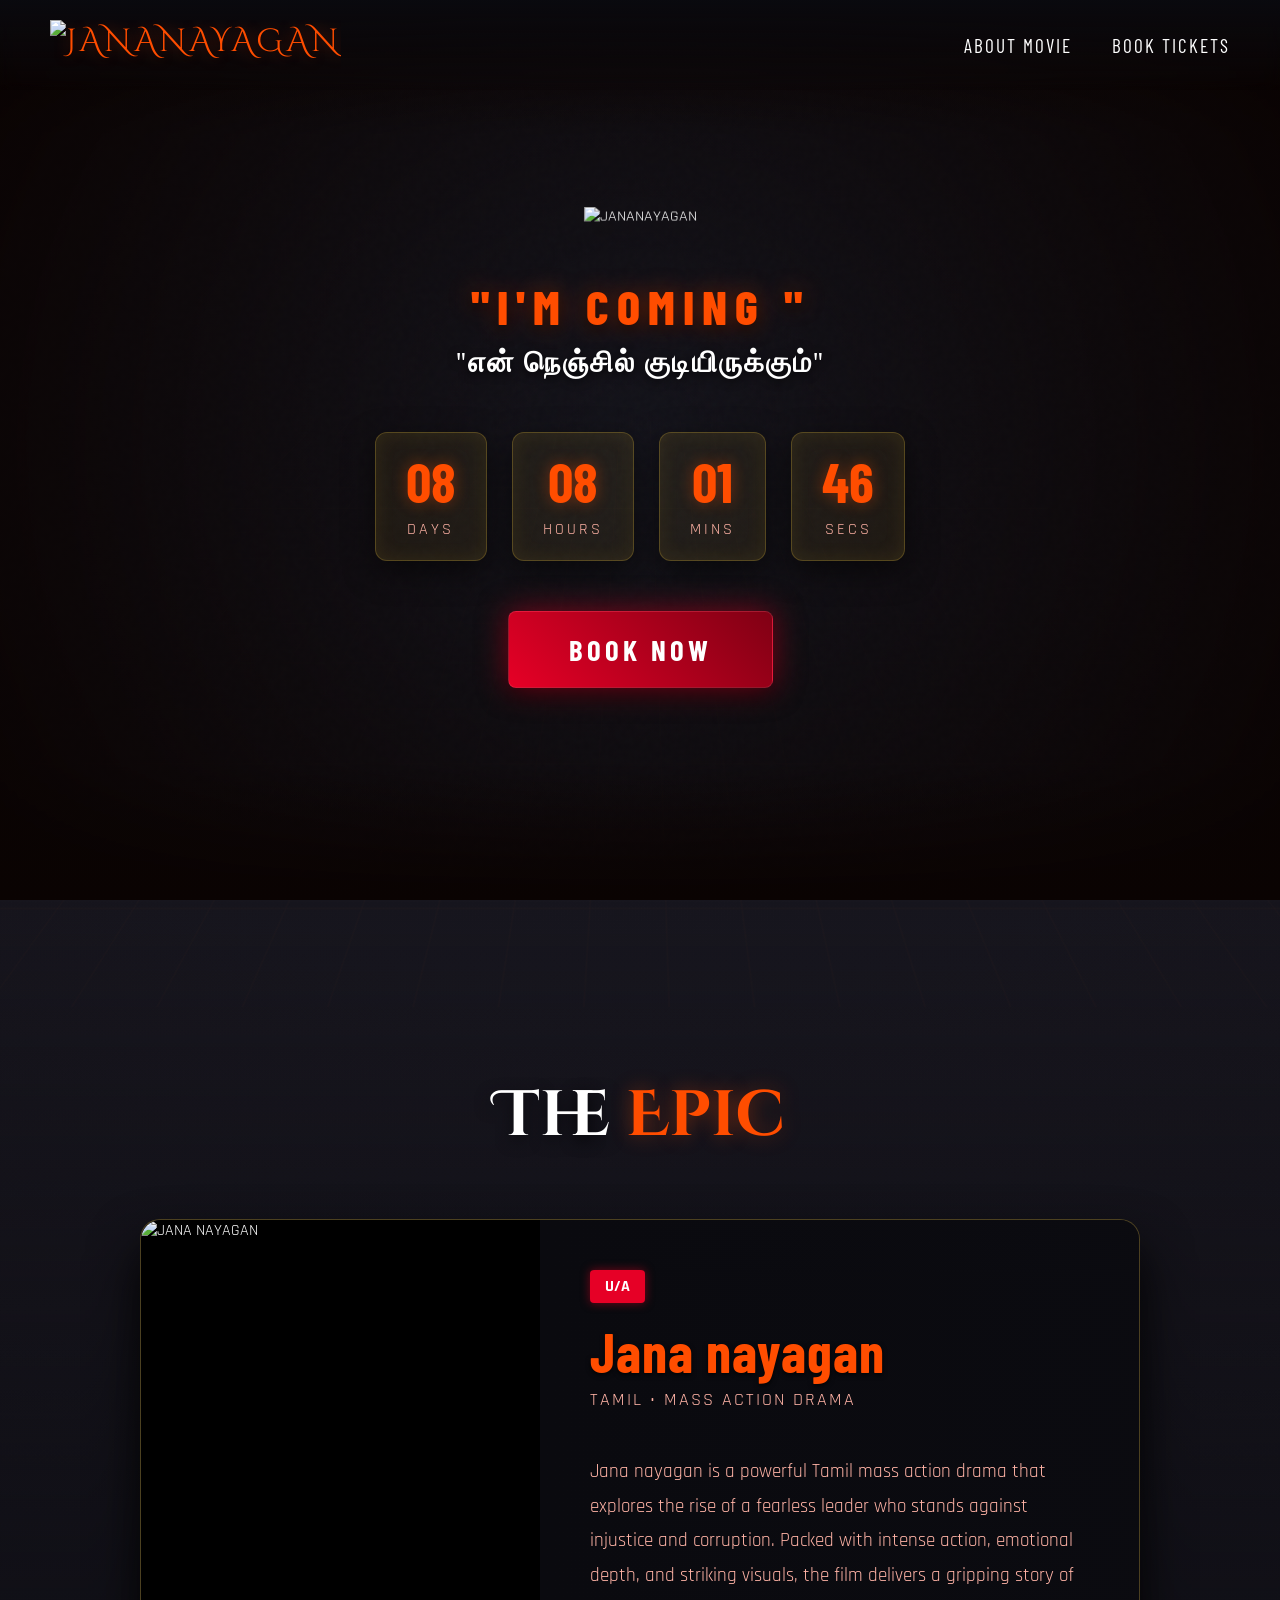
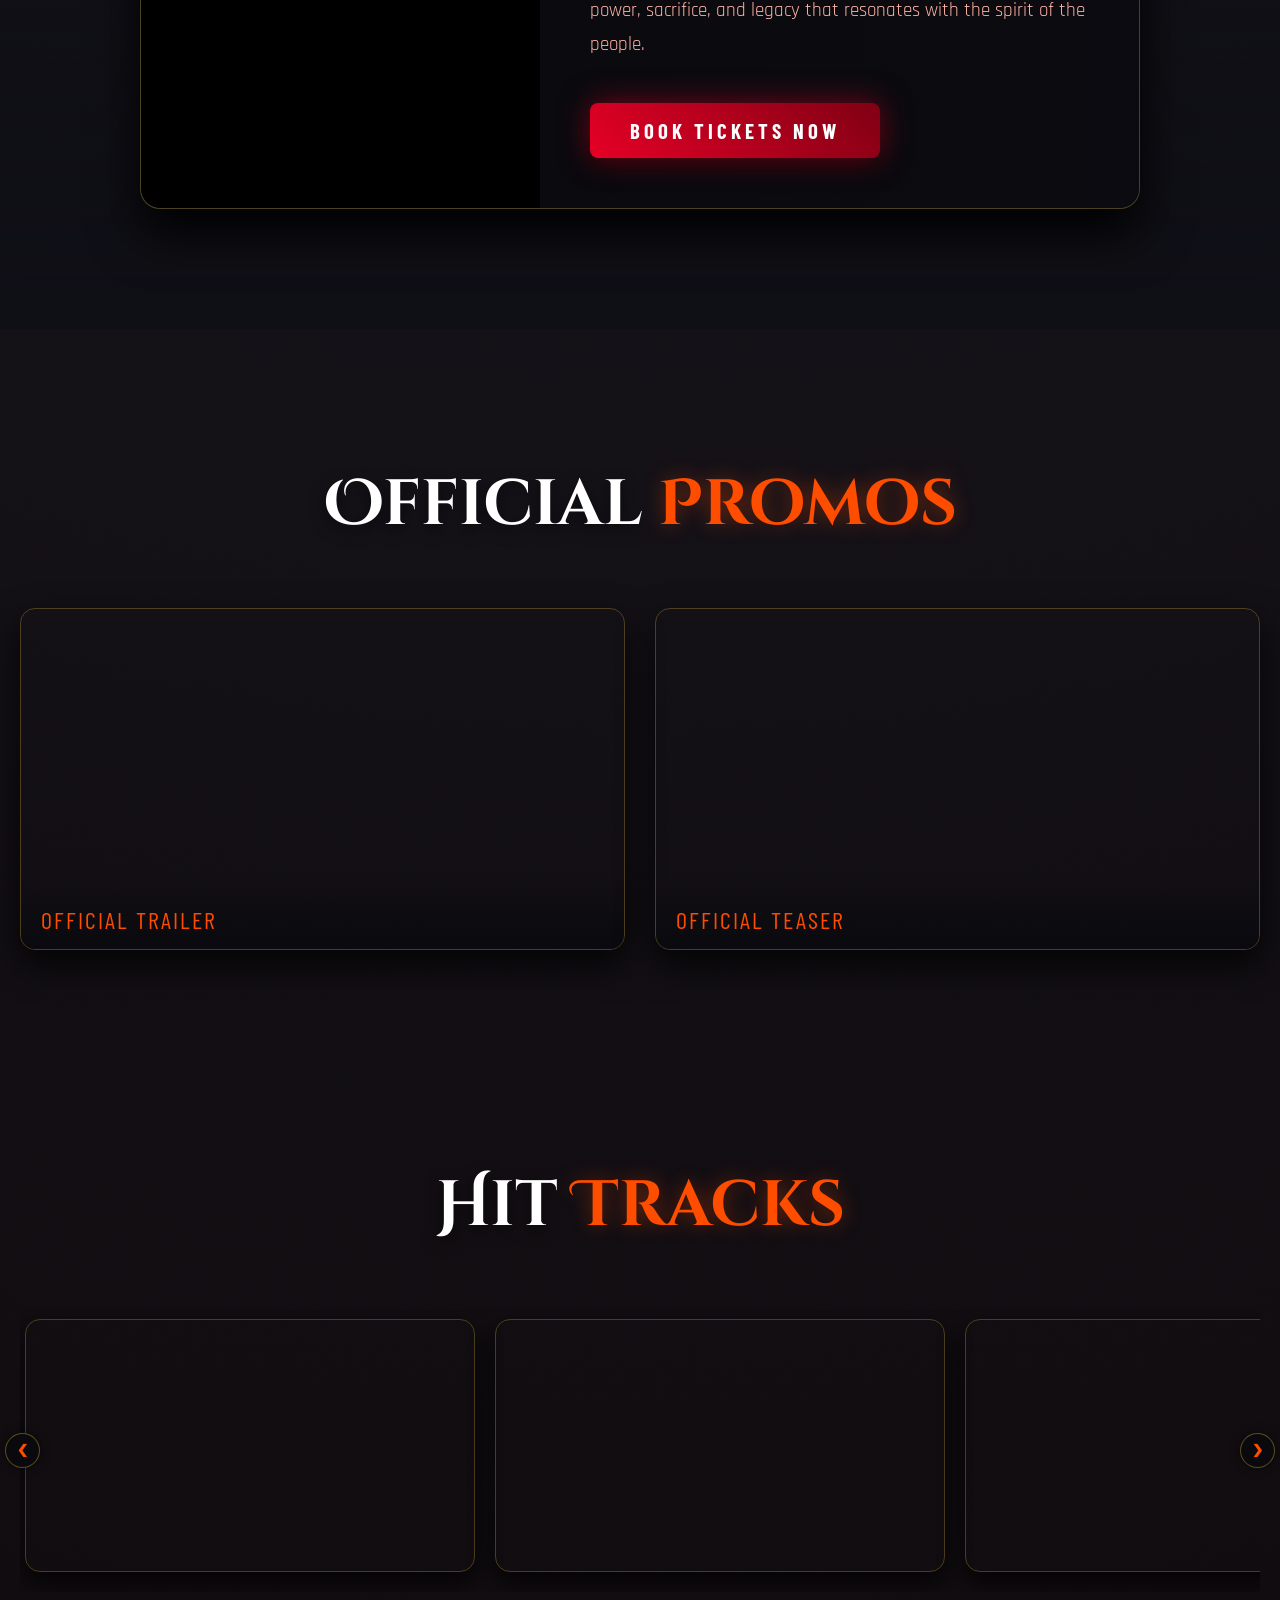
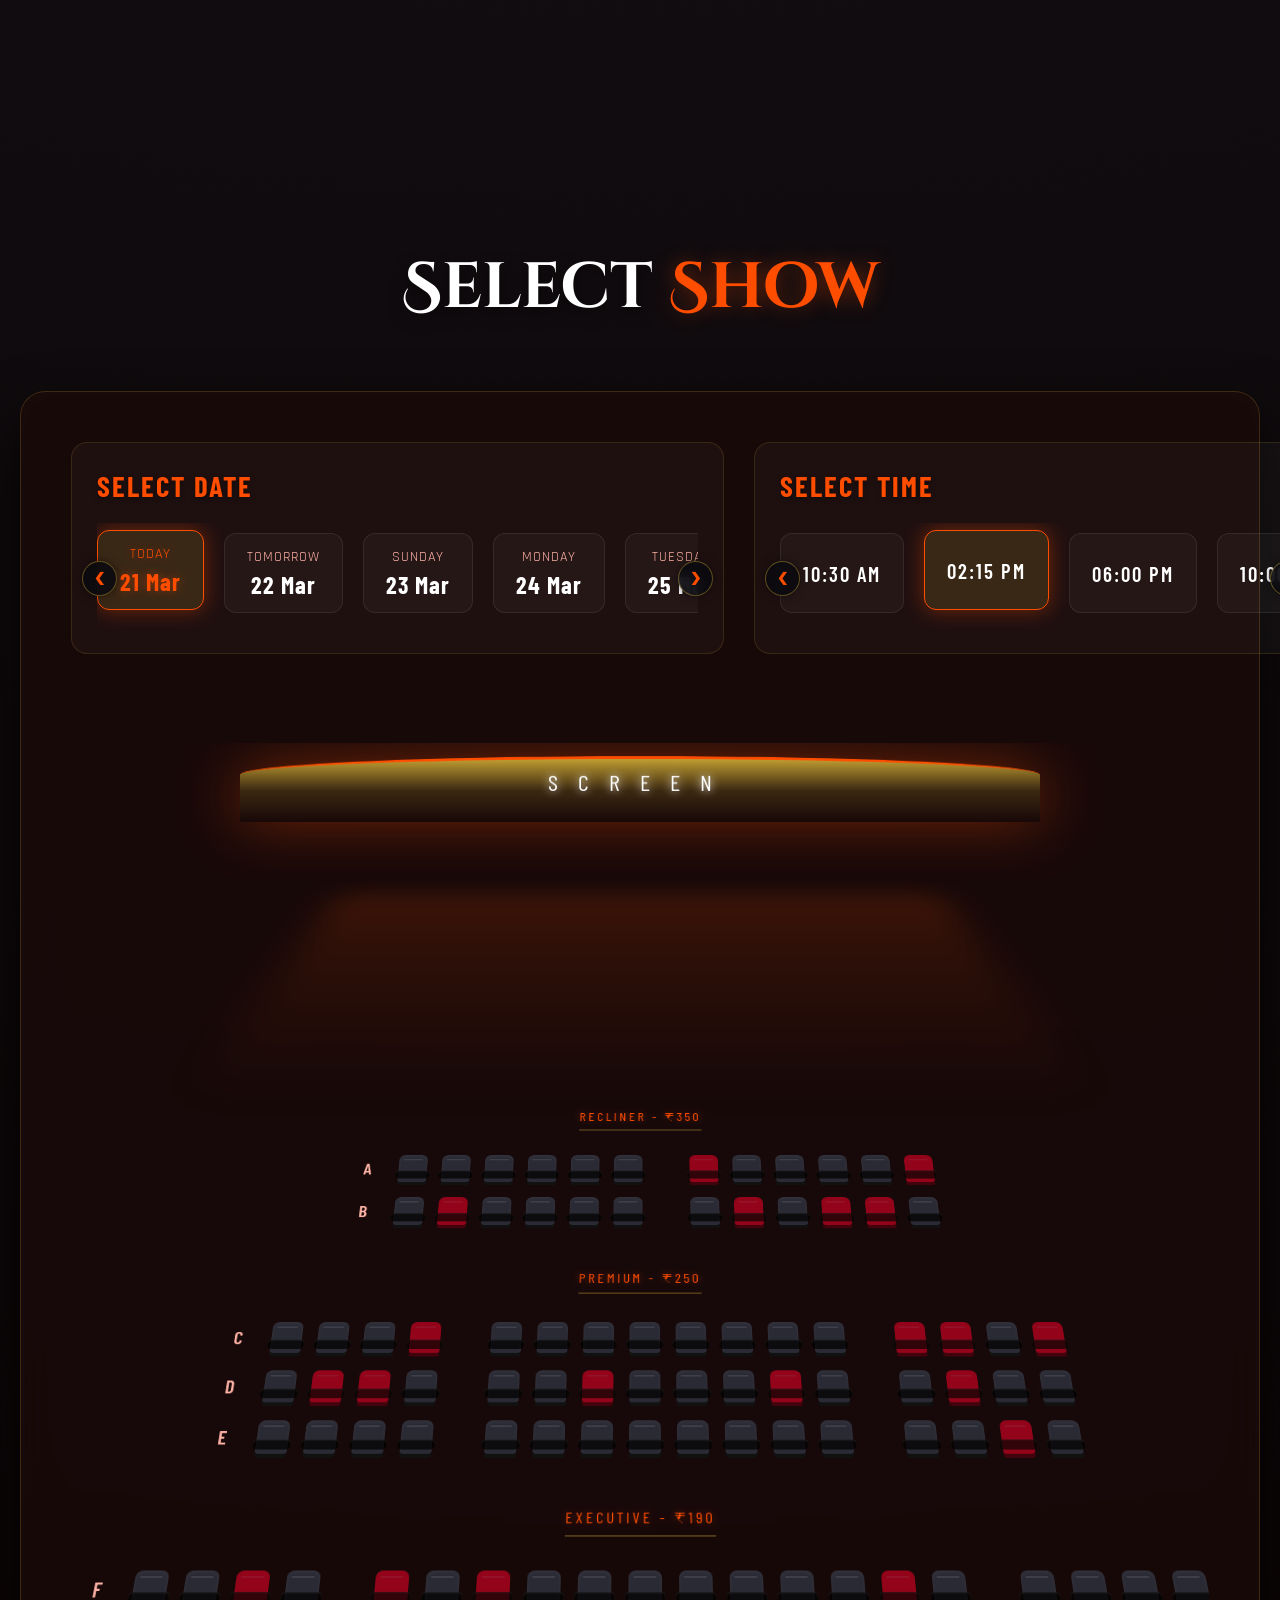
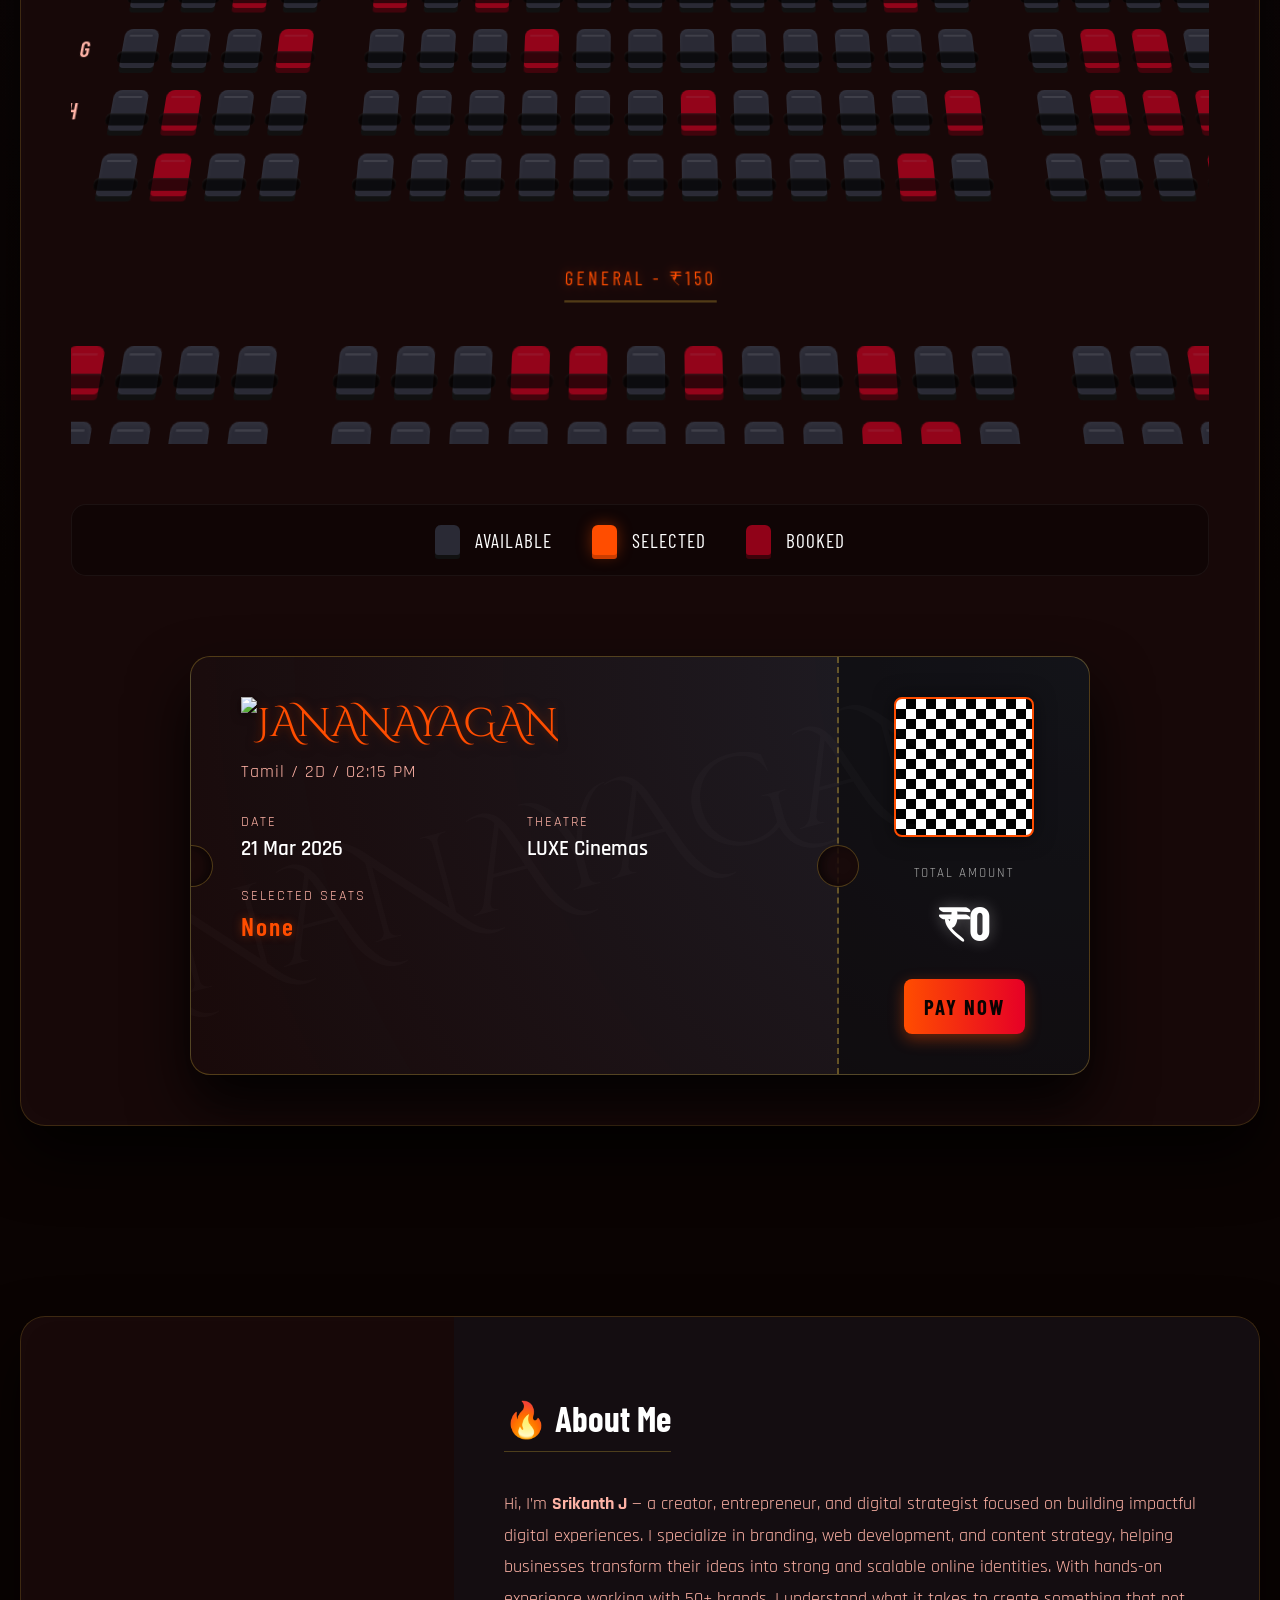
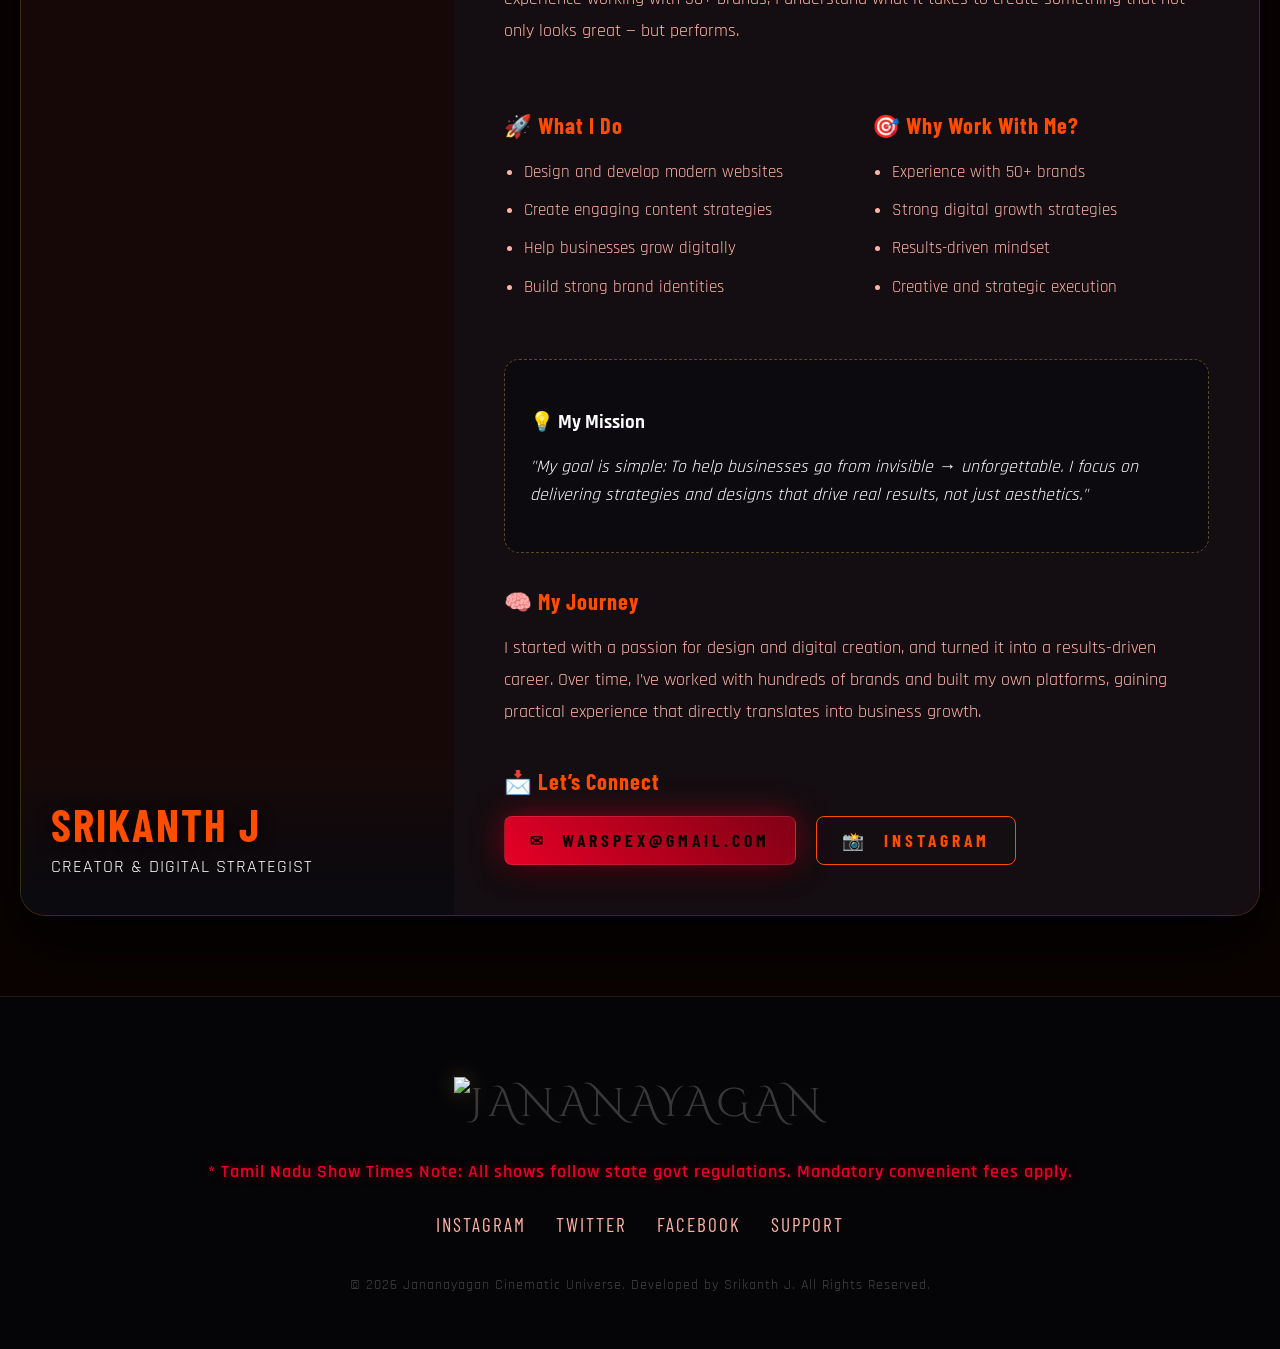
==== commit 37728d78: "Jana nayagan" ====
--- a/index.html
+++ b/index.html
@@ -7,1218 +7,7 @@
     <link rel="preconnect" href="https://fonts.googleapis.com">
     <link rel="preconnect" href="https://fonts.gstatic.com" crossorigin>
     <link href="https://fonts.googleapis.com/css2?family=Barlow+Condensed:wght@400;500;600;700&family=Cinzel+Decorative:wght@400;700;900&family=Rajdhani:wght@400;500;600;700&display=swap" rel="stylesheet">
-    <style>
-        :root {
-            --bg-dark: #0a0302;
-            --bg-card: rgba(26, 10, 10, 0.85);
-            --gold: #FF4D00;
-            --gold-dark: #CC3D00;
-            --crimson: #E60026;
-            --text-primary: #FFFFFF;
-            --text-muted: #FFB3A6;
-            --glow-gold: rgba(255, 77, 0, 0.4);
-            --glow-red: rgba(230, 0, 38, 0.5);
-
-            --font-hero: 'Cinzel Decorative', serif;
-            --font-body: 'Rajdhani', sans-serif;
-            --font-cond: 'Barlow Condensed', sans-serif;
-        }
-        
-        * {
-            box-sizing: border-box;
-            scroll-behavior: smooth;
-        }
-
-        body {
-            margin: 0;
-            font-family: var(--font-body);
-            background-color: var(--bg-dark);
-            color: var(--text-primary);
-            overflow-x: hidden;
-            background-image: radial-gradient(circle at 50% 0%, #1a1a24 0%, var(--bg-dark) 70%);
-        }
-
-        /* Ambient Particles Background */
-        #particles {
-            position: fixed;
-            top: 0; left: 0; width: 100vw; height: 100vh;
-            pointer-events: none;
-            z-index: 0;
-            overflow: hidden;
-        }
-        .particle {
-            position: absolute;
-            bottom: -10px;
-            width: 3px;
-            height: 3px;
-            background: var(--gold);
-            border-radius: 50%;
-            box-shadow: 0 0 10px var(--gold);
-            animation: rise linear infinite;
-        }
-        @keyframes rise {
-            0% { transform: translateY(0) scale(1); opacity: 0; }
-            10% { opacity: 0.6; }
-            90% { opacity: 0.6; }
-            100% { transform: translateY(-100vh) scale(0); opacity: 0; }
-        }
-
-        /* 3D Perspective Grid Background */
-        .grid-bg {
-            position: fixed;
-            top: 0; left: 0; width: 100vw; height: 100vh;
-            background-image: 
-                linear-gradient(rgba(255, 77, 0, 0.08) 1px, transparent 1px),
-                linear-gradient(90deg, rgba(255, 77, 0, 0.08) 1px, transparent 1px);
-            background-size: 60px 60px;
-            transform: perspective(600px) rotateX(60deg) translateY(-100px) translateZ(-250px);
-            opacity: 0.2;
-            pointer-events: none;
-            z-index: -1;
-        }
-
-        /* Navigation */
-        nav {
-            position: fixed;
-            top: 0; left: 0; width: 100%;
-            padding: 20px 50px;
-            display: flex;
-            justify-content: space-between;
-            align-items: center;
-            z-index: 1000;
-            background: linear-gradient(to bottom, rgba(10,10,15,0.95), transparent);
-            backdrop-filter: blur(8px);
-        }
-        .logo {
-            font-family: var(--font-hero);
-            font-size: 2rem;
-            color: var(--gold);
-            text-shadow: 0 0 15px var(--glow-gold);
-            letter-spacing: 3px;
-            text-decoration: none;
-        }
-        .nav-links {
-            display: flex;
-            gap: 40px;
-        }
-        .nav-links a {
-            color: var(--text-primary);
-            text-decoration: none;
-            font-family: var(--font-cond);
-            text-transform: uppercase;
-            letter-spacing: 2px;
-            font-size: 1.2rem;
-            transition: 0.3s ease;
-            position: relative;
-        }
-        .nav-links a::after {
-            content: '';
-            position: absolute;
-            width: 0%;
-            height: 2px;
-            bottom: -5px;
-            left: 0;
-            background-color: var(--gold);
-            transition: width 0.3s;
-            box-shadow: 0 0 10px var(--glow-gold);
-        }
-        .nav-links a:hover {
-            color: var(--gold);
-            text-shadow: 0 0 10px var(--glow-gold);
-        }
-        .nav-links a:hover::after {
-            width: 100%;
-        }
-
-        /* Hero Section */
-        .hero {
-            height: 100vh;
-            display: flex;
-            flex-direction: column;
-            justify-content: center;
-            align-items: center;
-            text-align: center;
-            position: relative;
-            padding: 0 20px;
-            overflow: hidden;
-        }
-        .hero::before {
-            content: '';
-            position: absolute;
-            top: 0; left: 0; width: 100%; height: 100%;
-            background: url('data:image/svg+xml,%3Csvg viewBox="0 0 200 200" xmlns="http://www.w3.org/2000/svg"%3E%3Cfilter id="noiseFilter"%3E%3CfeTurbulence type="fractalNoise" baseFrequency="0.7" numOctaves="3" stitchTiles="stitch"/%3E%3C/filter%3E%3Crect width="100%25" height="100%25" filter="url(%23noiseFilter)"/%3E%3C/svg%3E');
-            opacity: 0.04;
-            pointer-events: none;
-            z-index: 1;
-        }
-        .video-background {
-            position: absolute;
-            top: 50%; left: 50%;
-            transform: translate(-50%, -50%);
-            width: 100vw; height: 56.25vw;
-            min-height: 100vh; min-width: 177.77vh;
-            z-index: 0; pointer-events: none;
-        }
-        .video-background iframe {
-            width: 100%; height: 100%;
-            pointer-events: none; border: none;
-        }
-        .mobile-trailer { display: none; }
-        .hero-overlay {
-            position: absolute;
-            top: 0; left: 0; width: 100%; height: 100%;
-            background: 
-                linear-gradient(to bottom, var(--bg-dark) 0%, transparent 15%, transparent 85%, var(--bg-dark) 100%),
-                radial-gradient(circle at center, rgba(10,10,15,0.4) 0%, var(--bg-dark) 100%);
-            z-index: 1; pointer-events: none;
-        }
-        .hero-content {
-            z-index: 2;
-            transform-style: preserve-3d;
-            perspective: 1000px;
-        }
-        .title-3d {
-            font-family: var(--font-hero);
-            font-size: 8vw;
-            margin: 0;
-            color: var(--gold);
-            line-height: 1.1;
-            text-shadow: 
-                0 1px 0 var(--gold-dark),
-                0 2px 0 #937b27,
-                0 3px 0 #806b22,
-                0 4px 0 #6c5a1d,
-                0 5px 0 #594a18,
-                0 6px 0 #463a13,
-                0 25px 35px rgba(0,0,0,0.8),
-                0 0 60px var(--glow-gold);
-            transform: rotateX(15deg);
-            animation: float 5s ease-in-out infinite alternate;
-        }
-        .tagline {
-            font-size: 3rem;
-            color: var(--gold);
-            font-weight: 800;
-            margin: 30px 0 10px;
-            letter-spacing: 8px;
-            text-shadow: 0 0 25px var(--glow-gold), 0 5px 15px rgba(0,0,0,0.9);
-            font-family: var(--font-cond);
-            text-transform: uppercase;
-        }
-        .tamil-tagline {
-            font-size: 1.8rem;
-            color: white;
-            margin: 0 0 50px;
-            letter-spacing: 2px;
-            text-shadow: 0 2px 10px rgba(0,0,0,0.8);
-            font-weight: 600;
-        }
-        @keyframes float {
-            0% { transform: translateY(0px) rotateX(10deg); }
-            100% { transform: translateY(-20px) rotateX(15deg); }
-        }
-
-        /* Timer */
-        .timer {
-            display: flex;
-            gap: 25px;
-            margin-bottom: 50px;
-            justify-content: center;
-        }
-        .time-box {
-            background: rgba(212,175,55,0.08);
-            border: 1px solid rgba(212,175,55,0.3);
-            padding: 20px 30px;
-            border-radius: 12px;
-            backdrop-filter: blur(12px);
-            box-shadow: 0 10px 30px rgba(0,0,0,0.5), inset 0 0 20px rgba(212,175,55,0.1);
-            transform: translateZ(20px);
-            transition: transform 0.3s ease;
-        }
-        .time-box:hover {
-            transform: translateZ(40px) scale(1.05);
-            border-color: var(--gold);
-            box-shadow: 0 15px 40px rgba(0,0,0,0.7), inset 0 0 30px var(--glow-gold);
-        }
-        .time-box span {
-            display: block;
-            font-family: var(--font-cond);
-            font-size: 3.5rem;
-            font-weight: 700;
-            color: var(--gold);
-            text-shadow: 0 0 15px var(--glow-gold);
-            line-height: 1;
-        }
-        .time-box label {
-            font-size: 1rem;
-            color: var(--text-muted);
-            text-transform: uppercase;
-            letter-spacing: 3px;
-            margin-top: 10px;
-            display: block;
-        }
-
-        /* Primary Button */
-        .btn-primary {
-            background: linear-gradient(45deg, var(--crimson), #800014);
-            color: white;
-            border: 1px solid rgba(255,255,255,0.1);
-            padding: 20px 60px;
-            font-family: var(--font-cond);
-            font-size: 1.8rem;
-            font-weight: 700;
-            text-transform: uppercase;
-            letter-spacing: 4px;
-            border-radius: 8px;
-            cursor: pointer;
-            box-shadow: 0 0 30px var(--glow-red), 0 10px 20px rgba(0,0,0,0.6);
-            transition: all 0.4s cubic-bezier(0.175, 0.885, 0.32, 1.275);
-            text-decoration: none;
-            display: inline-block;
-            position: relative;
-            overflow: hidden;
-        }
-        .btn-primary::before {
-            content: '';
-            position: absolute;
-            top: 0; left: -100%;
-            width: 50%; height: 100%;
-            background: linear-gradient(to right, transparent, rgba(255,255,255,0.3), transparent);
-            transform: skewX(-25deg);
-            transition: 0.5s;
-        }
-        .btn-primary:hover {
-            transform: translateY(-5px) scale(1.05);
-            box-shadow: 0 0 50px var(--glow-red), 0 15px 30px rgba(0,0,0,0.8);
-            border-color: rgba(255,255,255,0.3);
-        }
-        .btn-primary:hover::before {
-            left: 200%;
-        }
-
-        /* Generic Section Styling */
-        .section-title {
-            font-family: var(--font-hero);
-            font-size: 4rem;
-            color: var(--text-primary);
-            text-align: center;
-            margin-bottom: 60px;
-            text-shadow: 0 5px 15px rgba(0,0,0,0.5);
-        }
-        .section-title span {
-            color: var(--gold);
-            text-shadow: 0 0 20px var(--glow-gold);
-        }
-
-        /* Now Showing Section */
-        .now-showing {
-            padding: 120px 20px;
-            background: linear-gradient(to bottom, transparent, #0f0f16);
-            position: relative;
-            z-index: 2;
-        }
-        .movie-grid {
-            display: flex;
-            justify-content: center;
-            gap: 50px;
-            flex-wrap: wrap;
-            perspective: 1500px;
-            max-width: 1400px;
-            margin: 0 auto;
-        }
-        
-        .movie-card {
-            width: 320px;
-            height: 480px;
-            border-radius: 20px;
-            position: relative;
-            transform-style: preserve-3d;
-            transition: transform 0.1s;
-            cursor: pointer;
-            box-shadow: 0 25px 50px rgba(0,0,0,0.9);
-        }
-        .movie-poster {
-            width: 100%;
-            height: 100%;
-            border-radius: 20px;
-            background-size: cover;
-            background-position: center;
-            border: 1px solid rgba(212,175,55,0.3);
-            position: relative;
-            overflow: hidden;
-            display: flex;
-            flex-direction: column;
-            align-items: center;
-            justify-content: center;
-        }
-        .movie-poster::after {
-            content: '';
-            position: absolute;
-            top: 0; left: 0; width: 100%; height: 100%;
-            box-shadow: inset 0 0 50px rgba(0,0,0,0.8);
-            pointer-events: none;
-        }
-        /* Gradient overlays for posters to avoid images */
-        .poster-1 { background: linear-gradient(135deg, #1f0b11 0%, #4a000e 100%); }
-        .poster-2 { background: linear-gradient(135deg, #0f121a 0%, #172a3e 100%); }
-        .poster-3 { background: linear-gradient(135deg, #2d1e0d 0%, #5c2700 100%); }
-        
-        .poster-title {
-            font-family: var(--font-hero);
-            font-size: 2.8rem;
-            text-align: center;
-            color: var(--text-primary);
-            text-shadow: 0 10px 20px rgba(0,0,0,0.9);
-            z-index: 2;
-            line-height: 1.1;
-            padding: 0 20px;
-        }
-
-        .glare {
-            position: absolute;
-            width: 150px; height: 150px;
-            background: radial-gradient(circle, rgba(255,255,255,0.2) 0%, transparent 60%);
-            border-radius: 50%;
-            pointer-events: none;
-            top: -75px; left: -75px;
-            opacity: 0;
-            transition: opacity 0.3s;
-            mix-blend-mode: overlay;
-            z-index: 3;
-        }
-
-        .movie-info {
-            position: absolute;
-            bottom: -2px; left: -2px; right: -2px;
-            padding: 40px 25px 25px;
-            background: linear-gradient(to top, rgba(10,10,15,1) 10%, rgba(10,10,15,0.8) 60%, transparent 100%);
-            border-radius: 0 0 20px 20px;
-            transform: translateZ(40px);
-            z-index: 4;
-        }
-        .movie-rating {
-            background: var(--crimson);
-            color: white;
-            padding: 4px 10px;
-            border-radius: 4px;
-            font-size: 0.9rem;
-            font-weight: 700;
-            display: inline-block;
-            margin-bottom: 12px;
-            box-shadow: 0 0 10px rgba(192,0,30,0.6);
-        }
-        .movie-title {
-            font-family: var(--font-cond);
-            font-size: 2rem;
-            font-weight: 700;
-            margin: 0 0 8px 0;
-            color: var(--gold);
-            letter-spacing: 1px;
-            text-shadow: 0 2px 5px rgba(0,0,0,0.8);
-        }
-        .movie-genre {
-            margin: 0 0 20px 0;
-            font-size: 1rem;
-            color: var(--text-muted);
-            text-transform: uppercase;
-            letter-spacing: 1px;
-        }
-        .btn-book {
-            width: 100%;
-            background: rgba(10,10,15,0.8);
-            border: 1px solid var(--gold);
-            color: var(--gold);
-            padding: 12px;
-            font-family: var(--font-cond);
-            font-size: 1.3rem;
-            font-weight: 600;
-            text-transform: uppercase;
-            letter-spacing: 2px;
-            border-radius: 6px;
-            cursor: pointer;
-            transition: 0.3s;
-            backdrop-filter: blur(5px);
-        }
-        .btn-book:hover {
-            background: var(--gold);
-            color: var(--bg-dark);
-            box-shadow: 0 0 20px var(--glow-gold);
-        }
-
-        /* Media Sections */
-        .media-section {
-            padding: 80px 20px;
-            max-width: 1400px;
-            margin: 0 auto;
-            position: relative;
-            z-index: 2;
-        }
-        .video-grid {
-            display: grid;
-            grid-template-columns: 1fr 1fr;
-            gap: 30px;
-            margin-top: 40px;
-        }
-        .video-wrapper {
-            position: relative;
-            width: 100%;
-            padding-bottom: 56.25%; /* 16:9 aspect ratio */
-            border-radius: 15px;
-            overflow: hidden;
-            box-shadow: 0 15px 35px rgba(0,0,0,0.8);
-            border: 1px solid rgba(212,175,55,0.3);
-            transition: transform 0.3s, box-shadow 0.3s, border-color 0.3s;
-        }
-        .video-wrapper:hover {
-            transform: translateY(-8px);
-            box-shadow: 0 25px 45px rgba(0,0,0,0.9), 0 0 20px rgba(212,175,55,0.3);
-            border-color: var(--gold);
-        }
-        .video-wrapper iframe {
-            position: absolute;
-            top: 0; left: 0;
-            width: 100%; height: 100%;
-            border: none;
-        }
-        .video-label {
-            position: absolute;
-            bottom: 0; left: 0; width: 100%;
-            background: linear-gradient(to top, rgba(10,10,15,1), transparent);
-            padding: 30px 20px 15px;
-            text-transform: uppercase;
-            color: var(--gold);
-            font-family: var(--font-cond);
-            font-size: 1.5rem;
-            letter-spacing: 2px;
-            pointer-events: none;
-        }
-        .song-card {
-            flex: 0 0 450px;
-            height: 253px;
-            border-radius: 15px;
-            overflow: hidden;
-            border: 1px solid rgba(212,175,55,0.3);
-            box-shadow: 0 10px 25px rgba(0,0,0,0.8);
-            position: relative;
-            transition: 0.3s;
-        }
-        .song-card:hover {
-            border-color: var(--gold);
-            transform: translateY(-5px);
-            z-index: 3;
-            box-shadow: 0 15px 35px rgba(0,0,0,0.9), 0 0 15px var(--glow-gold);
-        }
-        .song-card iframe {
-            width: 100%; height: 100%; border: none;
-        }
-
-        @media (max-width: 1024px) {
-            .video-grid { gap: 20px; }
-            .song-card { flex: 0 0 350px; height: 196px; }
-            .developer-card { flex-direction: column !important; }
-            .dev-image { min-height: 400px !important; width: 100% !important; }
-            .dev-content { padding: 30px !important; }
-        }
-        @media (max-width: 768px) {
-            .media-section { padding: 60px 15px; }
-            .video-grid { grid-template-columns: 1fr; gap: 30px; }
-            .song-card { flex: 0 0 300px; height: 168px; }
-            .dev-skills-grid { grid-template-columns: 1fr !important; gap: 20px !important; }
-        }
-        @media (max-width: 480px) {
-            .media-section { padding: 40px 12px; }
-            .song-card { flex: 0 0 260px; height: 146px; }
-            .video-label { font-size: 1.2rem; }
-            .dev-content { padding: 25px 15px !important; }
-        }
-
-        /* Booking Section */
-        .booking-section {
-            padding: 120px 20px;
-            max-width: 1400px;
-            margin: 0 auto;
-            position: relative;
-            z-index: 2;
-        }
-        .glass-panel {
-            background: var(--bg-card);
-            backdrop-filter: blur(20px);
-            border: 1px solid rgba(212,175,55,0.2);
-            border-radius: 25px;
-            padding: 50px;
-            box-shadow: 0 30px 60px rgba(0,0,0,0.8), inset 0 0 30px rgba(255,255,255,0.02);
-        }
-
-        /* Selectors area */
-        .selectors {
-            display: flex;
-            flex-direction: row;
-            gap: 30px;
-            margin-bottom: 50px;
-            align-items: stretch;
-        }
-        .selector-group {
-            flex: 1;
-            display: flex;
-            flex-direction: column;
-            background: rgba(255,255,255,0.03);
-            border: 1px solid rgba(212,175,55,0.15);
-            border-radius: 16px;
-            padding: 25px 25px 20px;
-        }
-        .selector-group h3 {
-            font-family: var(--font-cond);
-            font-size: 1.8rem;
-            color: var(--gold);
-            margin-top: 0;
-            margin-bottom: 20px;
-            letter-spacing: 2px;
-            text-transform: uppercase;
-            text-shadow: 0 2px 5px rgba(0,0,0,0.5);
-        }
-        
-        /* Custom horizontal scrolling hide scrollbar */
-        .scroll-container {
-            display: flex;
-            gap: 20px;
-            overflow-x: auto;
-            padding: 10px 5px 20px;
-            scroll-snap-type: x mandatory;
-            -ms-overflow-style: none; /* IE and Edge */
-            scrollbar-width: none; /* Firefox */
-            scroll-behavior: smooth;
-        }
-        .scroll-container::-webkit-scrollbar { display: none; }
-        
-        .scroll-wrapper {
-            position: relative;
-            display: flex;
-            align-items: center;
-            width: 100%;
-        }
-        .nav-arrow {
-            background: rgba(10,10,15,0.9);
-            border: 1px solid rgba(212,175,55,0.4);
-            color: var(--gold);
-            width: 35px;
-            height: 35px;
-            border-radius: 50%;
-            display: flex;
-            justify-content: center;
-            align-items: center;
-            cursor: pointer;
-            position: absolute;
-            z-index: 10;
-            transition: 0.3s;
-            box-shadow: 0 0 10px rgba(0,0,0,0.5);
-            font-size: 1.2rem;
-            backdrop-filter: blur(5px);
-        }
-        .nav-arrow:hover {
-            background: var(--gold);
-            color: var(--bg-dark);
-            box-shadow: 0 0 15px var(--glow-gold);
-        }
-        .nav-arrow.left { left: -15px; }
-        .nav-arrow.right { right: -15px; }
-
-        .chip {
-            flex: 0 0 auto;
-            height: 80px;
-            min-width: 90px;
-            padding: 0 22px;
-            background: rgba(255,255,255,0.03);
-            border: 1px solid rgba(255,255,255,0.08);
-            border-radius: 12px;
-            cursor: pointer;
-            text-align: center;
-            transition: 0.3s;
-            scroll-snap-align: start;
-            display: flex;
-            flex-direction: column;
-            align-items: center;
-            justify-content: center;
-        }
-        .chip:hover {
-            background: rgba(255,255,255,0.08);
-            border-color: rgba(212,175,55,0.5);
-        }
-        .chip.active {
-            background: rgba(212,175,55,0.15);
-            border-color: var(--gold);
-            box-shadow: 0 0 20px var(--glow-gold);
-            transform: translateY(-3px);
-        }
-        .chip-day {
-            display: block;
-            font-size: 0.85rem;
-            color: var(--text-muted);
-            text-transform: uppercase;
-            letter-spacing: 1px;
-            margin-bottom: 4px;
-        }
-        .chip-date {
-            display: block;
-            font-size: 1.5rem;
-            font-weight: 700;
-            color: var(--text-primary);
-            font-family: var(--font-cond);
-            letter-spacing: 1px;
-        }
-        .chip.active .chip-day, .chip.active .chip-date {
-            color: var(--gold);
-            text-shadow: 0 0 10px var(--glow-gold);
-        }
-        
-        .time-chip {
-            font-family: var(--font-cond);
-            font-size: 1.3rem;
-            font-weight: 600;
-            letter-spacing: 2px;
-            min-width: 110px;
-        }
-
-        /* 3D Seat Map */
-        .theatre-container {
-            perspective: 1200px;
-            margin: 80px 0 60px;
-            padding: 20px 0;
-            overflow-x: auto;
-            -ms-overflow-style: none; /* IE and Edge */
-            scrollbar-width: none; /* Firefox */
-        }
-        .theatre-container::-webkit-scrollbar { display: none; }
-        .theatre-screen-wrapper {
-            margin: 0 auto 100px;
-            width: 80%;
-            max-width: 800px;
-            position: relative;
-            transform-style: preserve-3d;
-        }
-        .theatre-screen {
-            height: 70px;
-            background: linear-gradient(to bottom, rgba(212,175,55,0.9), rgba(212,175,55,0.2), transparent);
-            border-top: 3px solid var(--gold);
-            border-radius: 50% 50% 0 0 / 20px 20px 0 0;
-            box-shadow: 0 0 60px var(--glow-gold);
-            text-align: center;
-            line-height: 50px;
-            font-family: var(--font-cond);
-            letter-spacing: 20px;
-            font-size: 1.5rem;
-            color: #fff;
-            text-shadow: 0 0 10px #fff;
-            transform: rotateX(-20deg);
-        }
-        /* Light beam effect from screen */
-        .theatre-screen-wrapper::after {
-            content: '';
-            position: absolute;
-            top: 70px; left: 5%; width: 90%; height: 300px;
-            background: linear-gradient(to bottom, var(--glow-gold), transparent);
-            transform: perspective(600px) rotateX(50deg);
-            filter: blur(20px);
-            pointer-events: none;
-            opacity: 0.4;
-            mix-blend-mode: screen;
-        }
-
-        .seats-wrapper {
-            transform: rotateX(25deg) translateY(-20px) translateZ(-100px);
-            transform-style: preserve-3d;
-            display: flex;
-            flex-direction: column;
-            align-items: center;
-            gap: 22px;
-            min-width: 800px; /* ensure scrolling on small devices instead of squishing */
-        }
-        .seat-row {
-            display: flex;
-            justify-content: center;
-            gap: 18px;
-            align-items: center;
-            position: relative;
-        }
-        .row-label {
-            font-family: var(--font-cond);
-            color: var(--text-muted);
-            font-size: 1.4rem;
-            width: 30px;
-            text-align: right;
-            margin-right: 15px;
-            font-weight: 600;
-        }
-
-        .seat {
-            width: 35px;
-            height: 40px;
-            background-color: #2A2A35;
-            border-radius: 8px 8px 4px 4px;
-            cursor: pointer;
-            position: relative;
-            transition: all 0.3s cubic-bezier(0.175, 0.885, 0.32, 1.275);
-            box-shadow: 0 5px 0 #111, inset 0 2px 5px rgba(255,255,255,0.05);
-            transform-style: preserve-3d;
-        }
-        .seat::before { /* Armrests base */
-            content: '';
-            position: absolute;
-            bottom: 5px; left: -4px; width: calc(100% + 8px); height: 12px;
-            background: rgba(0,0,0,0.7);
-            border-radius: 5px;
-            box-shadow: inset 0 1px 2px rgba(255,255,255,0.1);
-        }
-        .seat::after { /* Seat contour */
-            content: '';
-            position: absolute;
-            top: 6px; left: 15%; width: 70%; height: 2px;
-            background: rgba(255,255,255,0.1);
-            border-radius: 2px;
-        }
-
-        .seat:not(.booked):hover {
-            transform: scale(1.15) translateY(-8px);
-            background-color: var(--gold);
-            box-shadow: 0 10px 0 var(--gold-dark), 0 0 20px var(--glow-gold);
-            z-index: 10;
-        }
-        .seat.selected {
-            background-color: var(--gold);
-            box-shadow: 0 6px 0 var(--gold-dark), 0 0 25px var(--glow-gold);
-            transform: translateY(-4px);
-        }
-        .seat.booked {
-            background-color: var(--crimson);
-            cursor: not-allowed;
-            box-shadow: 0 5px 0 #5e000e;
-            opacity: 0.6;
-        }
-        .seat span { /* tooltip */
-            position: absolute;
-            top: -35px; left: 50%; transform: translateX(-50%) scale(0);
-            background: rgba(0,0,0,0.9);
-            color: #fff;
-            padding: 4px 8px;
-            border-radius: 4px;
-            font-size: 0.8rem;
-            font-family: var(--font-body);
-            transition: 0.2s;
-            pointer-events: none;
-            border: 1px solid var(--gold);
-            white-space: nowrap;
-        }
-        .seat:hover span {
-            transform: translateX(-50%) scale(1);
-        }
-
-        .seat-category-label {
-            text-align: center;
-            color: var(--gold);
-            font-family: var(--font-cond);
-            letter-spacing: 3px;
-            margin: 40px 0 15px;
-            font-size: 1.1rem;
-            text-transform: uppercase;
-            border-bottom: 2px solid rgba(212,175,55,0.3);
-            padding-bottom: 8px;
-            width: max-content;
-            margin-inline: auto;
-            text-shadow: 0 0 10px var(--glow-gold);
-        }
-
-        /* Map Legend */
-        .legend {
-            display: flex;
-            justify-content: center;
-            gap: 40px;
-            margin: 50px 0;
-            padding: 20px;
-            background: rgba(0,0,0,0.3);
-            border-radius: 15px;
-            border: 1px solid rgba(255,255,255,0.05);
-        }
-        .legend-item {
-            display: flex;
-            align-items: center;
-            gap: 15px;
-            font-family: var(--font-cond);
-            font-size: 1.2rem;
-            color: var(--text-primary);
-            letter-spacing: 1px;
-            text-transform: uppercase;
-        }
-        .legend-seat {
-            width: 25px;
-            height: 30px;
-            border-radius: 6px 6px 3px 3px;
-        }
-
-        /* Booking Summary & Payment ticket */
-        .booking-summary-wrapper {
-            display: flex;
-            justify-content: center;
-            margin-top: 80px;
-        }
-        .ticket {
-            background: radial-gradient(circle at top right, #1f2029, var(--bg-card));
-            width: 100%;
-            max-width: 900px;
-            border-radius: 20px;
-            display: flex;
-            box-shadow: 0 30px 60px rgba(0,0,0,0.9);
-            position: relative;
-            border: 1px solid rgba(212,175,55,0.3);
-            overflow: hidden;
-            transform-style: preserve-3d;
-            perspective: 1000px;
-        }
-        /* Perforated edges */
-        .ticket::before, .ticket::after {
-            content: '';
-            position: absolute;
-            top: 50%;
-            width: 40px;
-            height: 40px;
-            background: var(--bg-card);
-            border-radius: 50%;
-            border: 1px solid rgba(212,175,55,0.3);
-            z-index: 5;
-        }
-        .ticket::before {
-            left: -20px;
-            transform: translateY(-50%);
-            box-shadow: inset -5px 0 10px rgba(0,0,0,0.5);
-        }
-        .ticket::after {
-            right: 230px; /* position on the divide line */
-            transform: translateY(-50%);
-            box-shadow: inset 5px 0 10px rgba(0,0,0,0.5);
-        }
-
-        .ticket-left {
-            flex: 1;
-            padding: 40px 50px;
-            border-right: 2px dashed rgba(212,175,55,0.4);
-            position: relative;
-        }
-        .ticket-left::before {
-            content: 'JANANAYAGAN';
-            position: absolute;
-            font-family: var(--font-hero);
-            font-size: 8rem;
-            color: rgba(255,255,255,0.02);
-            top: 50%; left: 50%;
-            transform: translate(-50%, -50%) rotate(-15deg);
-            pointer-events: none;
-            white-space: nowrap;
-        }
-
-        .ticket-movie {
-            font-family: var(--font-hero);
-            font-size: 2.5rem;
-            color: var(--gold);
-            margin-bottom: 5px;
-            text-shadow: 0 0 10px var(--glow-gold);
-        }
-        .ticket-info {
-            color: var(--text-muted);
-            font-size: 1.1rem;
-            margin-bottom: 30px;
-            letter-spacing: 1px;
-        }
-        
-        .ticket-details {
-            display: grid;
-            grid-template-columns: 1fr 1fr;
-            gap: 25px;
-        }
-        .detail-item label {
-            font-size: 0.9rem;
-            color: var(--text-muted);
-            text-transform: uppercase;
-            letter-spacing: 2px;
-            display: block;
-            margin-bottom: 5px;
-        }
-        .detail-item p {
-            margin: 0;
-            font-weight: 600;
-            font-size: 1.3rem;
-            color: var(--text-primary);
-        }
-        .seat-list {
-            color: var(--gold) !important;
-            font-family: var(--font-cond);
-            font-size: 1.6rem !important;
-            letter-spacing: 2px;
-            text-shadow: 0 0 10px var(--glow-gold);
-        }
-
-        .ticket-right {
-            width: 250px;
-            padding: 40px 30px;
-            display: flex;
-            flex-direction: column;
-            justify-content: center;
-            align-items: center;
-            background: rgba(0,0,0,0.4);
-        }
-        .qr-code {
-            width: 140px;
-            height: 140px;
-            background: white;
-            padding: 8px;
-            border-radius: 8px;
-            background-image: 
-                repeating-linear-gradient(45deg, #000 25%, transparent 25%, transparent 75%, #000 75%, #000), 
-                repeating-linear-gradient(45deg, #000 25%, transparent 25%, transparent 75%, #000 75%, #000);
-            background-position: 0 0, 10px 10px;
-            background-size: 20px 20px;
-            margin-bottom: 25px;
-            box-shadow: 0 0 20px rgba(0,0,0,0.5);
-            border: 2px solid var(--gold);
-        }
-        .total-price {
-            font-family: var(--font-cond);
-            font-size: 3rem;
-            font-weight: 700;
-            color: white;
-            margin: 10px 0 25px;
-            text-shadow: 0 0 15px rgba(255,255,255,0.3);
-        }
-        .btn-confirm {
-            background: linear-gradient(to right, var(--gold), var(--crimson));
-            color: var(--bg-dark);
-            border: none;
-            padding: 15px 20px;
-            font-family: var(--font-cond);
-            font-weight: 700;
-            font-size: 1.3rem;
-            border-radius: 8px;
-            cursor: pointer;
-            width: 100%;
-            transition: 0.3s;
-            text-transform: uppercase;
-            letter-spacing: 2px;
-            box-shadow: 0 5px 15px var(--glow-gold);
-        }
-        .btn-confirm:hover {
-            transform: translateY(-3px);
-            box-shadow: 0 10px 25px var(--glow-gold);
-        }
-
-        /* Footer */
-        footer {
-            background: #050508;
-            padding: 80px 20px 40px;
-            text-align: center;
-            border-top: 1px solid rgba(212,175,55,0.15);
-            position: relative;
-            z-index: 2;
-        }
-        .footer-logo {
-            font-family: var(--font-hero);
-            font-size: 2.5rem;
-            color: rgba(255,255,255,0.2);
-            margin-bottom: 30px;
-            letter-spacing: 5px;
-        }
-        .footer-note {
-            color: var(--crimson);
-            font-weight: 600;
-            margin-bottom: 30px;
-            font-size: 1.1rem;
-            letter-spacing: 1px;
-            text-shadow: 0 0 10px var(--glow-red);
-        }
-        .social-links {
-            display: flex;
-            justify-content: center;
-            gap: 30px;
-            margin-bottom: 40px;
-        }
-        .social-links a {
-            color: var(--text-muted);
-            text-decoration: none;
-            font-size: 1.2rem;
-            font-family: var(--font-cond);
-            text-transform: uppercase;
-            letter-spacing: 2px;
-            transition: 0.3s;
-        }
-        .social-links a:hover {
-            color: var(--gold);
-            text-shadow: 0 0 10px var(--glow-gold);
-        }
-        .copyright {
-            color: #444;
-            font-size: 0.9rem;
-            letter-spacing: 1px;
-        }
-
-        /* Animations */
-        .fade-up {
-            opacity: 0;
-            transform: translateY(60px);
-            transition: all 1.2s cubic-bezier(0.165, 0.84, 0.44, 1);
-        }
-        .fade-up.visible {
-            opacity: 1;
-            transform: translateY(0);
-        }
-
-        .seat.aisle { margin-right: 40px; }
-
-        /* =============================================
-           RESPONSIVE BREAKPOINTS — ALL DEVICES
-           ============================================= */
-
-        /* Large Tablets / Small Desktops (max 1200px) */
-        @media (max-width: 1200px) {
-            nav { padding: 18px 30px; }
-            .title-3d { font-size: 10vw; }
-            .movie-grid { gap: 30px; }
-            .movie-card { width: 280px; height: 420px; }
-            .booking-section { padding: 80px 20px; }
-            .glass-panel { padding: 35px 30px; }
-            .about-card { max-width: 90% !important; }
-        }
-
-        /* Tablets (max 1024px) */
-        @media (max-width: 1024px) {
-            .mobile-trailer { display: block; }
-            .desktop-trailer { display: none; }
-            .video-background {
-                width: 100vw; height: 177.77vw;
-                min-height: 100vh; min-width: 56.25vh;
-            }
-            .video-background iframe { transform: scale(1.1); }
-            nav { padding: 15px 25px; }
-            .nav-links { gap: 25px; }
-            .nav-links a { font-size: 1rem; letter-spacing: 1px; }
-            .title-3d { font-size: 11vw; }
-            .tagline { font-size: 1.4rem; letter-spacing: 2px; }
-            .tamil-tagline { font-size: 1.2rem; }
-            .timer { gap: 15px; }
-            .time-box { padding: 15px 20px; }
-            .time-box span { font-size: 2.8rem; }
-            .section-title { font-size: 3rem; }
-            .movie-card { width: 260px; height: 400px; }
-            .selectors { flex-direction: column; gap: 20px; }
-            .selector-group { padding: 20px; }
-            .ticket { flex-direction: column; max-width: 600px; }
-            .ticket::after { display: none; }
-            .ticket-right { width: 100%; border-top: 2px dashed rgba(212,175,55,0.4); flex-direction: row; justify-content: space-around; padding: 30px; }
-            .qr-code { margin-bottom: 0; width: 110px; height: 110px; }
-            .btn-confirm { width: auto; padding: 15px 40px; }
-            .about-card { flex-direction: column !important; }
-            .about-poster { width: 100% !important; min-height: 280px !important; border-radius: 20px 20px 0 0 !important; }
-            .about-info { width: 100% !important; padding: 35px !important; text-align: center !important; align-items: center !important; }
-            .seats-wrapper { transform: rotateX(20deg); min-width: 600px; gap: 18px; margin-bottom: 0px; }
-            .seat-row { gap: 14px; }
-            .seat { width: 28px; height: 32px; }
-            .row-label { font-size: 1.2rem; margin-right: 12px; }
-            .seat.aisle { margin-right: 32px; }
-        }
-
-        /* Small Tablets / Landscape Phones (max 768px) */
-        @media (max-width: 768px) {
-            .video-background iframe { transform: scale(1.1); }
-            nav { padding: 14px 20px; }
-            .nav-links { display: none; }
-            .logo img { height: 38px !important; }
-            .hero-content img { max-height: 160px !important; }
-            .title-3d { font-size: 13vw; }
-            .tagline { font-size: 2.2rem; letter-spacing: 3px; margin: 20px 0 5px; }
-            .tamil-tagline { font-size: 1.4rem; margin-bottom: 35px; }
-            .timer { gap: 8px; margin-bottom: 30px; }
-            .time-box { padding: 12px 14px; border-radius: 8px; }
-            .time-box span { font-size: 2rem; }
-            .time-box label { font-size: 0.75rem; letter-spacing: 1px; margin-top: 6px; }
-            .btn-primary { padding: 15px 35px; font-size: 1.4rem; letter-spacing: 2px; }
-            .section-title { font-size: 2.2rem; margin-bottom: 35px; }
-            .movie-grid { flex-direction: column; align-items: center; gap: 30px; }
-            .movie-card { width: 85vw; max-width: 340px; height: 420px; }
-            .selectors { flex-direction: column; gap: 15px; }
-            .selector-group { padding: 18px; }
-            .selector-group h3 { font-size: 1.4rem; margin-bottom: 12px; }
-            .chip { height: 70px; min-width: 80px; padding: 0 15px; border-radius: 10px; }
-            .chip-day { font-size: 0.75rem; }
-            .chip-date { font-size: 1.3rem; }
-            .time-chip { font-size: 1.1rem; min-width: 95px; }
-            .glass-panel { padding: 25px 20px; }
-            .booking-section { padding: 60px 15px; }
-            .theatre-container { overflow-x: auto; -webkit-overflow-scrolling: touch; }
-            .theatre-screen-wrapper { width: 95%; margin-bottom: 60px; }
-            .seats-wrapper { transform: rotateX(15deg); min-width: 500px; gap: 14px; margin-bottom: 0px; }
-            .seat-row { gap: 10px; }
-            .seat { width: 22px; height: 26px; }
-            .row-label { font-size: 1.1rem; width: 20px; margin-right: 8px; }
-            .seat.aisle { margin-right: 25px; }
-            .legend { flex-wrap: wrap; gap: 20px; padding: 15px; }
-            .legend-item { font-size: 1rem; }
-            .ticket { max-width: 95%; }
-            .ticket-left { padding: 25px 20px; }
-            .ticket-movie img { height: 30px !important; }
-            .ticket-details { grid-template-columns: 1fr; gap: 15px; }
-            .ticket-right { padding: 20px; flex-direction: column; align-items: center; gap: 15px; }
-            .btn-confirm { width: 100%; font-size: 1.1rem; }
-            .total-price { font-size: 2.2rem; }
-            footer { padding: 50px 20px 30px; }
-            .footer-logo { font-size: 1.8rem; }
-            .social-links { gap: 20px; }
-            .social-links a { font-size: 1rem; }
-        }
-
-        /* Mobile Phones (max 480px) */
-        @media (max-width: 480px) {
-            .video-background iframe { transform: scale(1.1); }
-            nav { padding: 12px 15px; }
-            .logo img { height: 32px !important; }
-            .hero-content img { max-height: 120px !important; margin-bottom: 10px !important; }
-            .tagline { font-size: 1.8rem; letter-spacing: 2px; }
-            .tamil-tagline { font-size: 1.2rem; margin-bottom: 30px; }
-            .timer { gap: 6px; }
-            .time-box { padding: 10px 12px; border-radius: 8px; min-width: 60px; }
-            .time-box span { font-size: 1.6rem; }
-            .time-box label { font-size: 0.65rem; margin-top: 4px; }
-            .btn-primary { padding: 12px 28px; font-size: 1.2rem; letter-spacing: 2px; width: 100%; max-width: 280px; }
-            .section-title { font-size: 1.8rem; margin-bottom: 25px; }
-            .now-showing, .booking-section { padding: 50px 12px; }
-            .movie-card { width: 92vw; height: 380px; }
-            .movie-title { font-size: 1.6rem; }
-            .selectors { gap: 12px; }
-            .selector-group { padding: 15px; border-radius: 12px; }
-            .selector-group h3 { font-size: 1.2rem; margin-bottom: 10px; }
-            .chip { height: 62px; min-width: 72px; padding: 0 12px; }
-            .chip-day { font-size: 0.7rem; }
-            .chip-date { font-size: 1.1rem; }
-            .time-chip { font-size: 0.95rem; min-width: 85px; }
-            .glass-panel { padding: 18px 12px; border-radius: 16px; }
-            .theatre-screen-wrapper { max-width: 320px; }
-            .seats-wrapper { transform: rotateX(10deg); min-width: 320px; gap: 10px; margin-bottom: 0px; }
-            .seat-row { gap: 6px; }
-            .seat { width: 16px; height: 20px; border-radius: 4px 4px 2px 2px; }
-            .seat::after { top: 3px; height: 1px; left: 10%; width: 80%; }
-            .seat::before { bottom: 2px; height: 4px; left: -2px; width: calc(100% + 4px); border-radius: 2px; }
-            .row-label { font-size: 0.9rem; margin-right: 5px; width: 16px; }
-            .seat.aisle { margin-right: 14px; }
-            .seat span { display: none; } /* Tooltips block touches on mobile */
-            .seat-category-label { font-size: 0.8rem; margin: 25px 0 10px; letter-spacing: 2px; padding-bottom: 4px; }
-            .ticket { border-radius: 14px; }
-            .ticket-left { padding: 20px 15px; }
-            .ticket-movie img { height: 25px !important; }
-            .ticket-info { font-size: 0.95rem; }
-            .detail-item p { font-size: 1.1rem; }
-            .total-price { font-size: 2rem; }
-            footer { padding: 40px 15px 25px; }
-            .footer-logo { font-size: 1.5rem; letter-spacing: 2px; }
-            .footer-note { font-size: 0.95rem; }
-            .social-links { gap: 15px; flex-wrap: wrap; }
-            .copyright { font-size: 0.8rem; }
-        }
-
-    </style>
+    <link rel="stylesheet" href="style.css">
 </head>
 <body>
     <div id="particles"></div>
@@ -1255,16 +44,7 @@
         </div>
     </section>
 
-    <style>
-        .about-card { flex-direction: row; height: auto; max-width: 1000px; transform-style: preserve-3d; }
-        .about-poster { width: 40%; flex-shrink: 0; min-height: 480px; border-radius: 20px 0 0 20px; overflow: hidden; display: flex; align-items: center; justify-content: center; }
-        .about-info { width: 60%; padding: 50px; display: flex; flex-direction: column; justify-content: center; text-align: left; }
-        @media (max-width: 768px) {
-            .about-card { flex-direction: column; }
-            .about-poster { width: 100%; min-height: 250px; border-radius: 20px 20px 0 0; }
-            .about-info { width: 100%; padding: 30px; text-align: center; align-items: center; }
-        }
-    </style>
+    
     <!-- About Movie Section -->
     <section class="now-showing fade-up" id="movies">
         <h2 class="section-title">The <span>Epic</span></h2>
@@ -1273,7 +53,7 @@
             <div class="movie-card about-card" style="width: 100%; background: rgba(18,18,26,0.8); border: 1px solid rgba(212,175,55,0.3); border-radius: 20px; box-shadow: 0 25px 50px rgba(0,0,0,0.9); overflow: hidden; display: flex;">
                 
                 <div class="movie-poster about-poster" style="padding: 0; border: none; background: #000; position: relative; overflow: hidden;">
-                    <img src="https://i.ibb.co/zVjF2tqD/MV5-BOTE1-M2-Zk-Zj-Yt-Nz-Ex-Ni00-MTQw-LTg3-ZDYt-YTA3-Ym-Qy-MDgy-Zj-U4-Xk-Ey-Xk-Fqc-Gc-V1.jpg" alt="JANA NAYAGAN" style="width: 100%; height: 100%; object-fit: cover; position: absolute; top: 0; left: 0; z-index: 1;">
+                    <img loading="lazy" src="https://i.ibb.co/zVjF2tqD/MV5-BOTE1-M2-Zk-Zj-Yt-Nz-Ex-Ni00-MTQw-LTg3-ZDYt-YTA3-Ym-Qy-MDgy-Zj-U4-Xk-Ey-Xk-Fqc-Gc-V1.jpg" alt="JANA NAYAGAN" style="width: 100%; height: 100%; object-fit: cover; position: absolute; top: 0; left: 0; z-index: 1;">
                     <div class="glare" style="z-index: 2;"></div>
                 </div>
                 
@@ -1294,11 +74,11 @@
         <h2 class="section-title">Official <span>Promos</span></h2>
         <div class="video-grid">
             <div class="video-wrapper">
-                <iframe src="https://www.youtube.com/embed/fJaAYcERf3Y?autoplay=1&mute=1&controls=0&showinfo=0&rel=0&loop=1&playlist=fJaAYcERf3Y" title="Trailer" allow="autoplay; encrypted-media" allowfullscreen></iframe>
+                <iframe loading="lazy" src="https://www.youtube.com/embed/fJaAYcERf3Y?autoplay=1&mute=1&controls=0&showinfo=0&rel=0&loop=1&playlist=fJaAYcERf3Y" title="Trailer" allow="autoplay; encrypted-media" allowfullscreen></iframe>
                 <div class="video-label">OFFICIAL TRAILER</div>
             </div>
             <div class="video-wrapper">
-                <iframe src="https://www.youtube.com/embed/MKUDHKf_pkg?autoplay=1&mute=1&controls=0&showinfo=0&rel=0&loop=1&playlist=MKUDHKf_pkg" title="Teaser" allow="autoplay; encrypted-media" allowfullscreen></iframe>
+                <iframe loading="lazy" src="https://www.youtube.com/embed/MKUDHKf_pkg?autoplay=1&mute=1&controls=0&showinfo=0&rel=0&loop=1&playlist=MKUDHKf_pkg" title="Teaser" allow="autoplay; encrypted-media" allowfullscreen></iframe>
                 <div class="video-label">OFFICIAL TEASER</div>
             </div>
         </div>
@@ -1311,20 +91,20 @@
             <button class="nav-arrow left" onclick="scrollSection(this, -400)">&#10094;</button>
             <div class="scroll-container">
                 <div class="song-card">
-                    <iframe src="https://player.vimeo.com/video/1175827586?badge=0&amp;autopause=0&amp;player_id=0&amp;app_id=58479&amp;autoplay=1&amp;muted=1&amp;loop=1" frameborder="0" allow="autoplay; fullscreen; picture-in-picture; clipboard-write; encrypted-media; web-share" referrerpolicy="strict-origin-when-cross-origin" title="Song 1"></iframe>
+                    <iframe loading="lazy" src="https://player.vimeo.com/video/1175827586?badge=0&amp;autopause=0&amp;player_id=0&amp;app_id=58479&amp;autoplay=1&amp;muted=1&amp;loop=1" frameborder="0" allow="autoplay; fullscreen; picture-in-picture; clipboard-write; encrypted-media; web-share" referrerpolicy="strict-origin-when-cross-origin" title="Song 1"></iframe>
                     <script src="https://player.vimeo.com/api/player.js"></script>
                 </div>
                 <div class="song-card">
-                    <iframe src="https://player.vimeo.com/video/1175828365?badge=0&amp;autopause=0&amp;player_id=0&amp;app_id=58479&amp;autoplay=1&amp;muted=1&amp;loop=1" frameborder="0" allow="autoplay; fullscreen; picture-in-picture; clipboard-write; encrypted-media; web-share" referrerpolicy="strict-origin-when-cross-origin" title="Jana_Nayagan_Thalapathy_Kacheri_Lyric_Video_Thalapathy_Vijay_H_Vinoth_Anirudh_Pooja_Hegde_KVN_1440p"></iframe>
-                    <script src="https://player.vimeo.com/api/player.js"></script>
-                </div>
-                <div class="song-card">
-                    <iframe src="https://player.vimeo.com/video/1175828062?badge=0&amp;autopause=0&amp;player_id=0&amp;app_id=58479&amp;autoplay=1&amp;muted=1&amp;loop=1" frameborder="0" allow="autoplay; fullscreen; picture-in-picture; clipboard-write; encrypted-media; web-share" referrerpolicy="strict-origin-when-cross-origin" title="Song 3"></iframe>
-                    <script src="https://player.vimeo.com/api/player.js"></script>
-                </div>
-                <div class="song-card">
-                    <iframe src="https://player.vimeo.com/video/1175828166?badge=0&amp;autopause=0&amp;player_id=0&amp;app_id=58479&amp;autoplay=1&amp;muted=1&amp;loop=1" frameborder="0" allow="autoplay; fullscreen; picture-in-picture; clipboard-write; encrypted-media; web-share" referrerpolicy="strict-origin-when-cross-origin" title="Song 4"></iframe>
-                    <script src="https://player.vimeo.com/api/player.js"></script>
+                    <iframe loading="lazy" src="https://player.vimeo.com/video/1175828365?badge=0&amp;autopause=0&amp;player_id=0&amp;app_id=58479&amp;autoplay=1&amp;muted=1&amp;loop=1" frameborder="0" allow="autoplay; fullscreen; picture-in-picture; clipboard-write; encrypted-media; web-share" referrerpolicy="strict-origin-when-cross-origin" title="Jana_Nayagan_Thalapathy_Kacheri_Lyric_Video_Thalapathy_Vijay_H_Vinoth_Anirudh_Pooja_Hegde_KVN_1440p"></iframe>
+                    
+                </div>
+                <div class="song-card">
+                    <iframe loading="lazy" src="https://player.vimeo.com/video/1175828062?badge=0&amp;autopause=0&amp;player_id=0&amp;app_id=58479&amp;autoplay=1&amp;muted=1&amp;loop=1" frameborder="0" allow="autoplay; fullscreen; picture-in-picture; clipboard-write; encrypted-media; web-share" referrerpolicy="strict-origin-when-cross-origin" title="Song 3"></iframe>
+                    
+                </div>
+                <div class="song-card">
+                    <iframe loading="lazy" src="https://player.vimeo.com/video/1175828166?badge=0&amp;autopause=0&amp;player_id=0&amp;app_id=58479&amp;autoplay=1&amp;muted=1&amp;loop=1" frameborder="0" allow="autoplay; fullscreen; picture-in-picture; clipboard-write; encrypted-media; web-share" referrerpolicy="strict-origin-when-cross-origin" title="Song 4"></iframe>
+                    
                 </div>
             </div>
             <button class="nav-arrow right" onclick="scrollSection(this, 400)">&#10095;</button>
@@ -1508,218 +288,6 @@
         <p class="copyright">&copy; 2026 Jananayagan Cinematic Universe. Developed by Srikanth J. All Rights Reserved.</p>
     </footer>
 
-    <script>
-        // Particle Background
-        const particlesContainer = document.getElementById('particles');
-        for (let i = 0; i < 60; i++) {
-            const particle = document.createElement('div');
-            particle.className = 'particle';
-            particle.style.left = Math.random() * 100 + 'vw';
-            particle.style.animationDuration = (Math.random() * 8 + 4) + 's';
-            particle.style.animationDelay = (Math.random() * 5) + 's';
-            particle.style.opacity = Math.random() * 0.5 + 0.1;
-            particlesContainer.appendChild(particle);
-        }
-
-        // Countdown Timer
-        function updateTimer() {
-            const now = new Date();
-            const launchDate = new Date(now.getFullYear(), now.getMonth(), now.getDate() + 8, 14, 15, 0);
-            const diff = launchDate - now;
-            
-            if (diff > 0) {
-                const d = Math.floor(diff / (1000 * 60 * 60 * 24));
-                const h = Math.floor((diff / (1000 * 60 * 60)) % 24);
-                const m = Math.floor((diff / 1000 / 60) % 60);
-                const s = Math.floor((diff / 1000) % 60);
-                
-                document.getElementById('days').innerText = d.toString().padStart(2, '0');
-                document.getElementById('hours').innerText = h.toString().padStart(2, '0');
-                document.getElementById('mins').innerText = m.toString().padStart(2, '0');
-                document.getElementById('secs').innerText = s.toString().padStart(2, '0');
-            }
-        }
-        setInterval(updateTimer, 1000);
-        updateTimer();
-
-        // 3D Tilt Effect on Movie Cards
-        document.querySelectorAll('.movie-card').forEach(card => {
-            card.addEventListener('mousemove', e => {
-                const rect = card.getBoundingClientRect();
-                const x = e.clientX - rect.left;
-                const y = e.clientY - rect.top;
-                const centerX = rect.width / 2;
-                const centerY = rect.height / 2;
-                
-                // Calculate rotation based on mouse position
-                const rotateX = ((y - centerY) / centerY) * -12;
-                const rotateY = ((x - centerX) / centerX) * 12;
-                
-                card.style.transform = `rotateX(${rotateX}deg) rotateY(${rotateY}deg) scale3d(1.05, 1.05, 1.05)`;
-                
-                // Move glare effect
-                const glare = card.querySelector('.glare');
-                if (glare) {
-                    glare.style.transform = `translate(${x}px, ${y}px)`;
-                    glare.style.opacity = 1;
-                }
-            });
-            
-            card.addEventListener('mouseleave', () => {
-                card.style.transform = `rotateX(0) rotateY(0) scale3d(1, 1, 1)`;
-                const glare = card.querySelector('.glare');
-                if (glare) glare.style.opacity = 0;
-            });
-        });
-
-        // Intersection Observer for Scroll Animations
-        const observer = new IntersectionObserver((entries) => {
-            entries.forEach(entry => {
-                if (entry.isIntersecting) {
-                    entry.target.classList.add('visible');
-                }
-            });
-        }, { threshold: 0.15 });
-
-        document.querySelectorAll('.fade-up').forEach(el => observer.observe(el));
-
-        // Selection Chips Logic
-        function selectChip(el, type) {
-            const container = el.parentElement;
-            container.querySelectorAll('.chip').forEach(c => c.classList.remove('active'));
-            el.classList.add('active');
-            
-            if (type === 'date') {
-                const dateText = el.querySelector('.chip-date').innerText;
-                document.getElementById('summary-date').innerText = dateText + ' 2026';
-            } else if (type === 'time') {
-                document.getElementById('summary-time').innerText = el.innerText;
-            }
-            
-            // Randomly re-generate seats for demo effect
-            generateSeatMap();
-        }
-
-        function scrollSection(btn, amount) {
-            const container = btn.parentElement.querySelector('.scroll-container');
-            if (container) {
-                container.scrollLeft += amount;
-            }
-        }
-
-        // 3D Seat Map Generation
-        const seatingAreas = [
-            { name: 'RECLINER', rows: ['A', 'B'], seats: 12, price: 350, gap: [6] },
-            { name: 'PREMIUM', rows: ['C', 'D', 'E'], seats: 16, price: 250, gap: [4, 12] },
-            { name: 'EXECUTIVE', rows: ['F', 'G', 'H', 'I'], seats: 20, price: 190, gap: [4, 16] },
-            { name: 'GENERAL', rows: ['J', 'K'], seats: 20, price: 150, gap: [4, 16] }
-        ];
-
-        let selectedSeats = [];
-        let totalPrice = 0;
-
-        function generateSeatMap() {
-            const wrapper = document.getElementById('seats-wrapper');
-            wrapper.innerHTML = '';
-            selectedSeats = [];
-            totalPrice = 0;
-            updateSummary();
-
-            seatingAreas.forEach(area => {
-                // Area Label
-                const areaLabel = document.createElement('div');
-                areaLabel.className = 'seat-category-label';
-                areaLabel.innerText = `${area.name} - ₹${area.price}`;
-                wrapper.appendChild(areaLabel);
-
-                // Area Rows
-                area.rows.forEach(row => {
-                    const rowDiv = document.createElement('div');
-                    rowDiv.className = 'seat-row';
-                    
-                    const rowLabel = document.createElement('div');
-                    rowLabel.className = 'row-label';
-                    rowLabel.innerText = row;
-                    rowDiv.appendChild(rowLabel);
-
-                    for (let i = 1; i <= area.seats; i++) {
-                        const seat = document.createElement('div');
-                        seat.className = 'seat';
-                        seat.dataset.id = `${row}${i}`;
-                        seat.dataset.price = area.price;
-                        
-                        // Tooltip
-                        const tooltip = document.createElement('span');
-                        tooltip.innerText = `${row}${i} (₹${area.price})`;
-                        seat.appendChild(tooltip);
-
-                        // Random booking simulation
-                        if (Math.random() < 0.25) {
-                            seat.classList.add('booked');
-                        } else {
-                            seat.addEventListener('click', toggleSeat);
-                        }
-                        
-                        // Add aisle gaps
-                        if (area.gap.includes(i)) {
-                            seat.classList.add('aisle');
-                        }
-                        
-                        rowDiv.appendChild(seat);
-                    }
-                    wrapper.appendChild(rowDiv);
-                });
-            });
-        }
-
-        function toggleSeat(e) {
-            const seat = e.currentTarget;
-            if (seat.classList.contains('booked')) return;
-            
-            const seatId = seat.dataset.id;
-            const price = parseInt(seat.dataset.price);
-
-            if (seat.classList.contains('selected')) {
-                seat.classList.remove('selected');
-                selectedSeats = selectedSeats.filter(s => s !== seatId);
-                totalPrice -= price;
-            } else {
-                if (selectedSeats.length >= 6) {
-                    alert('Maximum 6 seats can be booked per transaction.');
-                    return;
-                }
-                seat.classList.add('selected');
-                selectedSeats.push(seatId);
-                totalPrice += price;
-            }
-            
-            updateSummary();
-        }
-
-        function updateSummary() {
-            const listEl = document.getElementById('selected-seats-list');
-            const priceEl = document.getElementById('total-price');
-            
-            if (selectedSeats.length > 0) {
-                listEl.innerText = selectedSeats.join(', ');
-                priceEl.innerText = `₹${totalPrice}`;
-            } else {
-                listEl.innerText = 'None';
-                priceEl.innerText = '₹0';
-            }
-        }
-
-        function processPayment() {
-            if (selectedSeats.length === 0) {
-                alert('Please select at least one seat to proceed.');
-                return;
-            }
-            alert(`Booking confirmed for ${selectedSeats.length} seats. \nTotal Amount: ₹${totalPrice} \nEnjoy the cinematic universe of JANANAYAGAN!`);
-            generateSeatMap(); // reset
-        }
-
-        // Initialize Map
-        generateSeatMap();
-    </script>
+    <script src="script.js" defer></script>
 </body>
 </html>
--- a/style.css
+++ b/style.css
@@ -0,0 +1,1217 @@
+:root {
+            --bg-dark: #0a0302;
+            --bg-card: rgba(26, 10, 10, 0.85);
+            --gold: #FF4D00;
+            --gold-dark: #CC3D00;
+            --crimson: #E60026;
+            --text-primary: #FFFFFF;
+            --text-muted: #FFB3A6;
+            --glow-gold: rgba(255, 77, 0, 0.4);
+            --glow-red: rgba(230, 0, 38, 0.5);
+
+            --font-hero: 'Cinzel Decorative', serif;
+            --font-body: 'Rajdhani', sans-serif;
+            --font-cond: 'Barlow Condensed', sans-serif;
+        }
+        
+        * {
+            box-sizing: border-box;
+            scroll-behavior: smooth;
+        }
+
+        body {
+            margin: 0;
+            font-family: var(--font-body);
+            background-color: var(--bg-dark);
+            color: var(--text-primary);
+            overflow-x: hidden;
+            background-image: radial-gradient(circle at 50% 0%, #1a1a24 0%, var(--bg-dark) 70%);
+        }
+
+        /* Ambient Particles Background */
+        #particles {
+            position: fixed;
+            top: 0; left: 0; width: 100vw; height: 100vh;
+            pointer-events: none;
+            z-index: 0;
+            overflow: hidden;
+        }
+        .particle {
+            position: absolute;
+            bottom: -10px;
+            width: 3px;
+            height: 3px;
+            background: var(--gold);
+            border-radius: 50%;
+            box-shadow: 0 0 10px var(--gold);
+            animation: rise linear infinite;
+        }
+        @keyframes rise {
+            0% { transform: translateY(0) scale(1); opacity: 0; }
+            10% { opacity: 0.6; }
+            90% { opacity: 0.6; }
+            100% { transform: translateY(-100vh) scale(0); opacity: 0; }
+        }
+
+        /* 3D Perspective Grid Background */
+        .grid-bg {
+            position: fixed;
+            top: 0; left: 0; width: 100vw; height: 100vh;
+            background-image: 
+                linear-gradient(rgba(255, 77, 0, 0.08) 1px, transparent 1px),
+                linear-gradient(90deg, rgba(255, 77, 0, 0.08) 1px, transparent 1px);
+            background-size: 60px 60px;
+            transform: perspective(600px) rotateX(60deg) translateY(-100px) translateZ(-250px);
+            opacity: 0.2;
+            pointer-events: none;
+            z-index: -1;
+        }
+
+        /* Navigation */
+        nav {
+            position: fixed;
+            top: 0; left: 0; width: 100%;
+            padding: 20px 50px;
+            display: flex;
+            justify-content: space-between;
+            align-items: center;
+            z-index: 1000;
+            background: linear-gradient(to bottom, rgba(10,10,15,0.95), transparent);
+            backdrop-filter: blur(8px);
+        }
+        .logo {
+            font-family: var(--font-hero);
+            font-size: 2rem;
+            color: var(--gold);
+            text-shadow: 0 0 15px var(--glow-gold);
+            letter-spacing: 3px;
+            text-decoration: none;
+        }
+        .nav-links {
+            display: flex;
+            gap: 40px;
+        }
+        .nav-links a {
+            color: var(--text-primary);
+            text-decoration: none;
+            font-family: var(--font-cond);
+            text-transform: uppercase;
+            letter-spacing: 2px;
+            font-size: 1.2rem;
+            transition: 0.3s ease;
+            position: relative;
+        }
+        .nav-links a::after {
+            content: '';
+            position: absolute;
+            width: 0%;
+            height: 2px;
+            bottom: -5px;
+            left: 0;
+            background-color: var(--gold);
+            transition: width 0.3s;
+            box-shadow: 0 0 10px var(--glow-gold);
+        }
+        .nav-links a:hover {
+            color: var(--gold);
+            text-shadow: 0 0 10px var(--glow-gold);
+        }
+        .nav-links a:hover::after {
+            width: 100%;
+        }
+
+        /* Hero Section */
+        .hero {
+            height: 100vh;
+            display: flex;
+            flex-direction: column;
+            justify-content: center;
+            align-items: center;
+            text-align: center;
+            position: relative;
+            padding: 0 20px;
+            overflow: hidden;
+        }
+        .hero::before {
+            content: '';
+            position: absolute;
+            top: 0; left: 0; width: 100%; height: 100%;
+            background: url('data:image/svg+xml,%3Csvg viewBox="0 0 200 200" xmlns="http://www.w3.org/2000/svg"%3E%3Cfilter id="noiseFilter"%3E%3CfeTurbulence type="fractalNoise" baseFrequency="0.7" numOctaves="3" stitchTiles="stitch"/%3E%3C/filter%3E%3Crect width="100%25" height="100%25" filter="url(%23noiseFilter)"/%3E%3C/svg%3E');
+            opacity: 0.04;
+            pointer-events: none;
+            z-index: 1;
+        }
+        .video-background {
+            position: absolute;
+            top: 50%; left: 50%;
+            transform: translate(-50%, -50%);
+            width: 100vw; height: 56.25vw;
+            min-height: 100vh; min-width: 177.77vh;
+            z-index: 0; pointer-events: none;
+        }
+        .video-background iframe {
+            width: 100%; height: 100%;
+            pointer-events: none; border: none;
+        }
+        .mobile-trailer { display: none; }
+        .hero-overlay {
+            position: absolute;
+            top: 0; left: 0; width: 100%; height: 100%;
+            background: 
+                linear-gradient(to bottom, var(--bg-dark) 0%, transparent 15%, transparent 85%, var(--bg-dark) 100%),
+                radial-gradient(circle at center, rgba(10,10,15,0.4) 0%, var(--bg-dark) 100%);
+            z-index: 1; pointer-events: none;
+        }
+        .hero-content {
+            z-index: 2;
+            transform-style: preserve-3d;
+            perspective: 1000px;
+        }
+        .title-3d {
+            font-family: var(--font-hero);
+            font-size: 8vw;
+            margin: 0;
+            color: var(--gold);
+            line-height: 1.1;
+            text-shadow: 
+                0 1px 0 var(--gold-dark),
+                0 2px 0 #937b27,
+                0 3px 0 #806b22,
+                0 4px 0 #6c5a1d,
+                0 5px 0 #594a18,
+                0 6px 0 #463a13,
+                0 25px 35px rgba(0,0,0,0.8),
+                0 0 60px var(--glow-gold);
+            transform: rotateX(15deg);
+            animation: float 5s ease-in-out infinite alternate;
+        }
+        .tagline {
+            font-size: 3rem;
+            color: var(--gold);
+            font-weight: 800;
+            margin: 30px 0 10px;
+            letter-spacing: 8px;
+            text-shadow: 0 0 25px var(--glow-gold), 0 5px 15px rgba(0,0,0,0.9);
+            font-family: var(--font-cond);
+            text-transform: uppercase;
+        }
+        .tamil-tagline {
+            font-size: 1.8rem;
+            color: white;
+            margin: 0 0 50px;
+            letter-spacing: 2px;
+            text-shadow: 0 2px 10px rgba(0,0,0,0.8);
+            font-weight: 600;
+        }
+        @keyframes float {
+            0% { transform: translateY(0px) rotateX(10deg); }
+            100% { transform: translateY(-20px) rotateX(15deg); }
+        }
+
+        /* Timer */
+        .timer {
+            display: flex;
+            gap: 25px;
+            margin-bottom: 50px;
+            justify-content: center;
+        }
+        .time-box {
+            background: rgba(212,175,55,0.08);
+            border: 1px solid rgba(212,175,55,0.3);
+            padding: 20px 30px;
+            border-radius: 12px;
+            backdrop-filter: blur(12px);
+            box-shadow: 0 10px 30px rgba(0,0,0,0.5), inset 0 0 20px rgba(212,175,55,0.1);
+            transform: translateZ(20px);
+            transition: transform 0.3s ease;
+        }
+        .time-box:hover {
+            transform: translateZ(40px) scale(1.05);
+            border-color: var(--gold);
+            box-shadow: 0 15px 40px rgba(0,0,0,0.7), inset 0 0 30px var(--glow-gold);
+        }
+        .time-box span {
+            display: block;
+            font-family: var(--font-cond);
+            font-size: 3.5rem;
+            font-weight: 700;
+            color: var(--gold);
+            text-shadow: 0 0 15px var(--glow-gold);
+            line-height: 1;
+        }
+        .time-box label {
+            font-size: 1rem;
+            color: var(--text-muted);
+            text-transform: uppercase;
+            letter-spacing: 3px;
+            margin-top: 10px;
+            display: block;
+        }
+
+        /* Primary Button */
+        .btn-primary {
+            background: linear-gradient(45deg, var(--crimson), #800014);
+            color: white;
+            border: 1px solid rgba(255,255,255,0.1);
+            padding: 20px 60px;
+            font-family: var(--font-cond);
+            font-size: 1.8rem;
+            font-weight: 700;
+            text-transform: uppercase;
+            letter-spacing: 4px;
+            border-radius: 8px;
+            cursor: pointer;
+            box-shadow: 0 0 30px var(--glow-red), 0 10px 20px rgba(0,0,0,0.6);
+            transition: all 0.4s cubic-bezier(0.175, 0.885, 0.32, 1.275);
+            text-decoration: none;
+            display: inline-block;
+            position: relative;
+            overflow: hidden;
+        }
+        .btn-primary::before {
+            content: '';
+            position: absolute;
+            top: 0; left: -100%;
+            width: 50%; height: 100%;
+            background: linear-gradient(to right, transparent, rgba(255,255,255,0.3), transparent);
+            transform: skewX(-25deg);
+            transition: 0.5s;
+        }
+        .btn-primary:hover {
+            transform: translateY(-5px) scale(1.05);
+            box-shadow: 0 0 50px var(--glow-red), 0 15px 30px rgba(0,0,0,0.8);
+            border-color: rgba(255,255,255,0.3);
+        }
+        .btn-primary:hover::before {
+            left: 200%;
+        }
+
+        /* Generic Section Styling */
+        .section-title {
+            font-family: var(--font-hero);
+            font-size: 4rem;
+            color: var(--text-primary);
+            text-align: center;
+            margin-bottom: 60px;
+            text-shadow: 0 5px 15px rgba(0,0,0,0.5);
+        }
+        .section-title span {
+            color: var(--gold);
+            text-shadow: 0 0 20px var(--glow-gold);
+        }
+
+        /* Now Showing Section */
+        .now-showing {
+            padding: 120px 20px;
+            background: linear-gradient(to bottom, transparent, #0f0f16);
+            position: relative;
+            z-index: 2;
+        }
+        .movie-grid {
+            display: flex;
+            justify-content: center;
+            gap: 50px;
+            flex-wrap: wrap;
+            perspective: 1500px;
+            max-width: 1400px;
+            margin: 0 auto;
+        }
+        
+        .movie-card {
+            width: 320px;
+            height: 480px;
+            border-radius: 20px;
+            position: relative;
+            transform-style: preserve-3d;
+            transition: transform 0.1s;
+            cursor: pointer;
+            box-shadow: 0 25px 50px rgba(0,0,0,0.9);
+        }
+        .movie-poster {
+            width: 100%;
+            height: 100%;
+            border-radius: 20px;
+            background-size: cover;
+            background-position: center;
+            border: 1px solid rgba(212,175,55,0.3);
+            position: relative;
+            overflow: hidden;
+            display: flex;
+            flex-direction: column;
+            align-items: center;
+            justify-content: center;
+        }
+        .movie-poster::after {
+            content: '';
+            position: absolute;
+            top: 0; left: 0; width: 100%; height: 100%;
+            box-shadow: inset 0 0 50px rgba(0,0,0,0.8);
+            pointer-events: none;
+        }
+        /* Gradient overlays for posters to avoid images */
+        .poster-1 { background: linear-gradient(135deg, #1f0b11 0%, #4a000e 100%); }
+        .poster-2 { background: linear-gradient(135deg, #0f121a 0%, #172a3e 100%); }
+        .poster-3 { background: linear-gradient(135deg, #2d1e0d 0%, #5c2700 100%); }
+        
+        .poster-title {
+            font-family: var(--font-hero);
+            font-size: 2.8rem;
+            text-align: center;
+            color: var(--text-primary);
+            text-shadow: 0 10px 20px rgba(0,0,0,0.9);
+            z-index: 2;
+            line-height: 1.1;
+            padding: 0 20px;
+        }
+
+        .glare {
+            position: absolute;
+            width: 150px; height: 150px;
+            background: radial-gradient(circle, rgba(255,255,255,0.2) 0%, transparent 60%);
+            border-radius: 50%;
+            pointer-events: none;
+            top: -75px; left: -75px;
+            opacity: 0;
+            transition: opacity 0.3s;
+            mix-blend-mode: overlay;
+            z-index: 3;
+        }
+
+        .movie-info {
+            position: absolute;
+            bottom: -2px; left: -2px; right: -2px;
+            padding: 40px 25px 25px;
+            background: linear-gradient(to top, rgba(10,10,15,1) 10%, rgba(10,10,15,0.8) 60%, transparent 100%);
+            border-radius: 0 0 20px 20px;
+            transform: translateZ(40px);
+            z-index: 4;
+        }
+        .movie-rating {
+            background: var(--crimson);
+            color: white;
+            padding: 4px 10px;
+            border-radius: 4px;
+            font-size: 0.9rem;
+            font-weight: 700;
+            display: inline-block;
+            margin-bottom: 12px;
+            box-shadow: 0 0 10px rgba(192,0,30,0.6);
+        }
+        .movie-title {
+            font-family: var(--font-cond);
+            font-size: 2rem;
+            font-weight: 700;
+            margin: 0 0 8px 0;
+            color: var(--gold);
+            letter-spacing: 1px;
+            text-shadow: 0 2px 5px rgba(0,0,0,0.8);
+        }
+        .movie-genre {
+            margin: 0 0 20px 0;
+            font-size: 1rem;
+            color: var(--text-muted);
+            text-transform: uppercase;
+            letter-spacing: 1px;
+        }
+        .btn-book {
+            width: 100%;
+            background: rgba(10,10,15,0.8);
+            border: 1px solid var(--gold);
+            color: var(--gold);
+            padding: 12px;
+            font-family: var(--font-cond);
+            font-size: 1.3rem;
+            font-weight: 600;
+            text-transform: uppercase;
+            letter-spacing: 2px;
+            border-radius: 6px;
+            cursor: pointer;
+            transition: 0.3s;
+            backdrop-filter: blur(5px);
+        }
+        .btn-book:hover {
+            background: var(--gold);
+            color: var(--bg-dark);
+            box-shadow: 0 0 20px var(--glow-gold);
+        }
+
+        /* Media Sections */
+        .media-section {
+            padding: 80px 20px;
+            max-width: 1400px;
+            margin: 0 auto;
+            position: relative;
+            z-index: 2;
+        }
+        .video-grid {
+            display: grid;
+            grid-template-columns: 1fr 1fr;
+            gap: 30px;
+            margin-top: 40px;
+        }
+        .video-wrapper {
+            position: relative;
+            width: 100%;
+            padding-bottom: 56.25%; /* 16:9 aspect ratio */
+            border-radius: 15px;
+            overflow: hidden;
+            box-shadow: 0 15px 35px rgba(0,0,0,0.8);
+            border: 1px solid rgba(212,175,55,0.3);
+            transition: transform 0.3s, box-shadow 0.3s, border-color 0.3s;
+        }
+        .video-wrapper:hover {
+            transform: translateY(-8px);
+            box-shadow: 0 25px 45px rgba(0,0,0,0.9), 0 0 20px rgba(212,175,55,0.3);
+            border-color: var(--gold);
+        }
+        .video-wrapper iframe {
+            position: absolute;
+            top: 0; left: 0;
+            width: 100%; height: 100%;
+            border: none;
+        }
+        .video-label {
+            position: absolute;
+            bottom: 0; left: 0; width: 100%;
+            background: linear-gradient(to top, rgba(10,10,15,1), transparent);
+            padding: 30px 20px 15px;
+            text-transform: uppercase;
+            color: var(--gold);
+            font-family: var(--font-cond);
+            font-size: 1.5rem;
+            letter-spacing: 2px;
+            pointer-events: none;
+        }
+        .song-card {
+            flex: 0 0 450px;
+            height: 253px;
+            border-radius: 15px;
+            overflow: hidden;
+            border: 1px solid rgba(212,175,55,0.3);
+            box-shadow: 0 10px 25px rgba(0,0,0,0.8);
+            position: relative;
+            transition: 0.3s;
+        }
+        .song-card:hover {
+            border-color: var(--gold);
+            transform: translateY(-5px);
+            z-index: 3;
+            box-shadow: 0 15px 35px rgba(0,0,0,0.9), 0 0 15px var(--glow-gold);
+        }
+        .song-card iframe {
+            width: 100%; height: 100%; border: none;
+        }
+
+        @media (max-width: 1024px) {
+            .video-grid { gap: 20px; }
+            .song-card { flex: 0 0 350px; height: 196px; }
+            .developer-card { flex-direction: column !important; }
+            .dev-image { min-height: 400px !important; width: 100% !important; }
+            .dev-content { padding: 30px !important; }
+        }
+        @media (max-width: 768px) {
+            .media-section { padding: 60px 15px; }
+            .video-grid { grid-template-columns: 1fr; gap: 30px; }
+            .song-card { flex: 0 0 300px; height: 168px; }
+            .dev-skills-grid { grid-template-columns: 1fr !important; gap: 20px !important; }
+        }
+        @media (max-width: 480px) {
+            .media-section { padding: 40px 12px; }
+            .song-card { flex: 0 0 260px; height: 146px; }
+            .video-label { font-size: 1.2rem; }
+            .dev-content { padding: 25px 15px !important; }
+        }
+
+        /* Booking Section */
+        .booking-section {
+            padding: 120px 20px;
+            max-width: 1400px;
+            margin: 0 auto;
+            position: relative;
+            z-index: 2;
+        }
+        .glass-panel {
+            background: var(--bg-card);
+            backdrop-filter: blur(20px);
+            border: 1px solid rgba(212,175,55,0.2);
+            border-radius: 25px;
+            padding: 50px;
+            box-shadow: 0 30px 60px rgba(0,0,0,0.8), inset 0 0 30px rgba(255,255,255,0.02);
+        }
+
+        /* Selectors area */
+        .selectors {
+            display: flex;
+            flex-direction: row;
+            gap: 30px;
+            margin-bottom: 50px;
+            align-items: stretch;
+        }
+        .selector-group {
+            flex: 1;
+            display: flex;
+            flex-direction: column;
+            background: rgba(255,255,255,0.03);
+            border: 1px solid rgba(212,175,55,0.15);
+            border-radius: 16px;
+            padding: 25px 25px 20px;
+        }
+        .selector-group h3 {
+            font-family: var(--font-cond);
+            font-size: 1.8rem;
+            color: var(--gold);
+            margin-top: 0;
+            margin-bottom: 20px;
+            letter-spacing: 2px;
+            text-transform: uppercase;
+            text-shadow: 0 2px 5px rgba(0,0,0,0.5);
+        }
+        
+        /* Custom horizontal scrolling hide scrollbar */
+        .scroll-container {
+            display: flex;
+            gap: 20px;
+            overflow-x: auto;
+            padding: 10px 5px 20px;
+            scroll-snap-type: x mandatory;
+            -ms-overflow-style: none; /* IE and Edge */
+            scrollbar-width: none; /* Firefox */
+            scroll-behavior: smooth;
+        }
+        .scroll-container::-webkit-scrollbar { display: none; }
+        
+        .scroll-wrapper {
+            position: relative;
+            display: flex;
+            align-items: center;
+            width: 100%;
+        }
+        .nav-arrow {
+            background: rgba(10,10,15,0.9);
+            border: 1px solid rgba(212,175,55,0.4);
+            color: var(--gold);
+            width: 35px;
+            height: 35px;
+            border-radius: 50%;
+            display: flex;
+            justify-content: center;
+            align-items: center;
+            cursor: pointer;
+            position: absolute;
+            z-index: 10;
+            transition: 0.3s;
+            box-shadow: 0 0 10px rgba(0,0,0,0.5);
+            font-size: 1.2rem;
+            backdrop-filter: blur(5px);
+        }
+        .nav-arrow:hover {
+            background: var(--gold);
+            color: var(--bg-dark);
+            box-shadow: 0 0 15px var(--glow-gold);
+        }
+        .nav-arrow.left { left: -15px; }
+        .nav-arrow.right { right: -15px; }
+
+        .chip {
+            flex: 0 0 auto;
+            height: 80px;
+            min-width: 90px;
+            padding: 0 22px;
+            background: rgba(255,255,255,0.03);
+            border: 1px solid rgba(255,255,255,0.08);
+            border-radius: 12px;
+            cursor: pointer;
+            text-align: center;
+            transition: 0.3s;
+            scroll-snap-align: start;
+            display: flex;
+            flex-direction: column;
+            align-items: center;
+            justify-content: center;
+        }
+        .chip:hover {
+            background: rgba(255,255,255,0.08);
+            border-color: rgba(212,175,55,0.5);
+        }
+        .chip.active {
+            background: rgba(212,175,55,0.15);
+            border-color: var(--gold);
+            box-shadow: 0 0 20px var(--glow-gold);
+            transform: translateY(-3px);
+        }
+        .chip-day {
+            display: block;
+            font-size: 0.85rem;
+            color: var(--text-muted);
+            text-transform: uppercase;
+            letter-spacing: 1px;
+            margin-bottom: 4px;
+        }
+        .chip-date {
+            display: block;
+            font-size: 1.5rem;
+            font-weight: 700;
+            color: var(--text-primary);
+            font-family: var(--font-cond);
+            letter-spacing: 1px;
+        }
+        .chip.active .chip-day, .chip.active .chip-date {
+            color: var(--gold);
+            text-shadow: 0 0 10px var(--glow-gold);
+        }
+        
+        .time-chip {
+            font-family: var(--font-cond);
+            font-size: 1.3rem;
+            font-weight: 600;
+            letter-spacing: 2px;
+            min-width: 110px;
+        }
+
+        /* 3D Seat Map */
+        .theatre-container {
+            perspective: 1200px;
+            margin: 80px 0 60px;
+            padding: 20px 0;
+            overflow-x: auto;
+            -ms-overflow-style: none; /* IE and Edge */
+            scrollbar-width: none; /* Firefox */
+        }
+        .theatre-container::-webkit-scrollbar { display: none; }
+        .theatre-screen-wrapper {
+            margin: 0 auto 100px;
+            width: 80%;
+            max-width: 800px;
+            position: relative;
+            transform-style: preserve-3d;
+        }
+        .theatre-screen {
+            height: 70px;
+            background: linear-gradient(to bottom, rgba(212,175,55,0.9), rgba(212,175,55,0.2), transparent);
+            border-top: 3px solid var(--gold);
+            border-radius: 50% 50% 0 0 / 20px 20px 0 0;
+            box-shadow: 0 0 60px var(--glow-gold);
+            text-align: center;
+            line-height: 50px;
+            font-family: var(--font-cond);
+            letter-spacing: 20px;
+            font-size: 1.5rem;
+            color: #fff;
+            text-shadow: 0 0 10px #fff;
+            transform: rotateX(-20deg);
+        }
+        /* Light beam effect from screen */
+        .theatre-screen-wrapper::after {
+            content: '';
+            position: absolute;
+            top: 70px; left: 5%; width: 90%; height: 300px;
+            background: linear-gradient(to bottom, var(--glow-gold), transparent);
+            transform: perspective(600px) rotateX(50deg);
+            filter: blur(20px);
+            pointer-events: none;
+            opacity: 0.4;
+            mix-blend-mode: screen;
+        }
+
+        .seats-wrapper {
+            transform: rotateX(25deg) translateY(-20px) translateZ(-100px);
+            transform-style: preserve-3d;
+            display: flex;
+            flex-direction: column;
+            align-items: center;
+            gap: 22px;
+            min-width: 800px; /* ensure scrolling on small devices instead of squishing */
+        }
+        .seat-row {
+            display: flex;
+            justify-content: center;
+            gap: 18px;
+            align-items: center;
+            position: relative;
+        }
+        .row-label {
+            font-family: var(--font-cond);
+            color: var(--text-muted);
+            font-size: 1.4rem;
+            width: 30px;
+            text-align: right;
+            margin-right: 15px;
+            font-weight: 600;
+        }
+
+        .seat {
+            width: 35px;
+            height: 40px;
+            background-color: #2A2A35;
+            border-radius: 8px 8px 4px 4px;
+            cursor: pointer;
+            position: relative;
+            transition: all 0.3s cubic-bezier(0.175, 0.885, 0.32, 1.275);
+            box-shadow: 0 5px 0 #111, inset 0 2px 5px rgba(255,255,255,0.05);
+            transform-style: preserve-3d;
+        }
+        .seat::before { /* Armrests base */
+            content: '';
+            position: absolute;
+            bottom: 5px; left: -4px; width: calc(100% + 8px); height: 12px;
+            background: rgba(0,0,0,0.7);
+            border-radius: 5px;
+            box-shadow: inset 0 1px 2px rgba(255,255,255,0.1);
+        }
+        .seat::after { /* Seat contour */
+            content: '';
+            position: absolute;
+            top: 6px; left: 15%; width: 70%; height: 2px;
+            background: rgba(255,255,255,0.1);
+            border-radius: 2px;
+        }
+
+        .seat:not(.booked):hover {
+            transform: scale(1.15) translateY(-8px);
+            background-color: var(--gold);
+            box-shadow: 0 10px 0 var(--gold-dark), 0 0 20px var(--glow-gold);
+            z-index: 10;
+        }
+        .seat.selected {
+            background-color: var(--gold);
+            box-shadow: 0 6px 0 var(--gold-dark), 0 0 25px var(--glow-gold);
+            transform: translateY(-4px);
+        }
+        .seat.booked {
+            background-color: var(--crimson);
+            cursor: not-allowed;
+            box-shadow: 0 5px 0 #5e000e;
+            opacity: 0.6;
+        }
+        .seat span { /* tooltip */
+            position: absolute;
+            top: -35px; left: 50%; transform: translateX(-50%) scale(0);
+            background: rgba(0,0,0,0.9);
+            color: #fff;
+            padding: 4px 8px;
+            border-radius: 4px;
+            font-size: 0.8rem;
+            font-family: var(--font-body);
+            transition: 0.2s;
+            pointer-events: none;
+            border: 1px solid var(--gold);
+            white-space: nowrap;
+        }
+        .seat:hover span {
+            transform: translateX(-50%) scale(1);
+        }
+
+        .seat-category-label {
+            text-align: center;
+            color: var(--gold);
+            font-family: var(--font-cond);
+            letter-spacing: 3px;
+            margin: 40px 0 15px;
+            font-size: 1.1rem;
+            text-transform: uppercase;
+            border-bottom: 2px solid rgba(212,175,55,0.3);
+            padding-bottom: 8px;
+            width: max-content;
+            margin-inline: auto;
+            text-shadow: 0 0 10px var(--glow-gold);
+        }
+
+        /* Map Legend */
+        .legend {
+            display: flex;
+            justify-content: center;
+            gap: 40px;
+            margin: 50px 0;
+            padding: 20px;
+            background: rgba(0,0,0,0.3);
+            border-radius: 15px;
+            border: 1px solid rgba(255,255,255,0.05);
+        }
+        .legend-item {
+            display: flex;
+            align-items: center;
+            gap: 15px;
+            font-family: var(--font-cond);
+            font-size: 1.2rem;
+            color: var(--text-primary);
+            letter-spacing: 1px;
+            text-transform: uppercase;
+        }
+        .legend-seat {
+            width: 25px;
+            height: 30px;
+            border-radius: 6px 6px 3px 3px;
+        }
+
+        /* Booking Summary & Payment ticket */
+        .booking-summary-wrapper {
+            display: flex;
+            justify-content: center;
+            margin-top: 80px;
+        }
+        .ticket {
+            background: radial-gradient(circle at top right, #1f2029, var(--bg-card));
+            width: 100%;
+            max-width: 900px;
+            border-radius: 20px;
+            display: flex;
+            box-shadow: 0 30px 60px rgba(0,0,0,0.9);
+            position: relative;
+            border: 1px solid rgba(212,175,55,0.3);
+            overflow: hidden;
+            transform-style: preserve-3d;
+            perspective: 1000px;
+        }
+        /* Perforated edges */
+        .ticket::before, .ticket::after {
+            content: '';
+            position: absolute;
+            top: 50%;
+            width: 40px;
+            height: 40px;
+            background: var(--bg-card);
+            border-radius: 50%;
+            border: 1px solid rgba(212,175,55,0.3);
+            z-index: 5;
+        }
+        .ticket::before {
+            left: -20px;
+            transform: translateY(-50%);
+            box-shadow: inset -5px 0 10px rgba(0,0,0,0.5);
+        }
+        .ticket::after {
+            right: 230px; /* position on the divide line */
+            transform: translateY(-50%);
+            box-shadow: inset 5px 0 10px rgba(0,0,0,0.5);
+        }
+
+        .ticket-left {
+            flex: 1;
+            padding: 40px 50px;
+            border-right: 2px dashed rgba(212,175,55,0.4);
+            position: relative;
+        }
+        .ticket-left::before {
+            content: 'JANANAYAGAN';
+            position: absolute;
+            font-family: var(--font-hero);
+            font-size: 8rem;
+            color: rgba(255,255,255,0.02);
+            top: 50%; left: 50%;
+            transform: translate(-50%, -50%) rotate(-15deg);
+            pointer-events: none;
+            white-space: nowrap;
+        }
+
+        .ticket-movie {
+            font-family: var(--font-hero);
+            font-size: 2.5rem;
+            color: var(--gold);
+            margin-bottom: 5px;
+            text-shadow: 0 0 10px var(--glow-gold);
+        }
+        .ticket-info {
+            color: var(--text-muted);
+            font-size: 1.1rem;
+            margin-bottom: 30px;
+            letter-spacing: 1px;
+        }
+        
+        .ticket-details {
+            display: grid;
+            grid-template-columns: 1fr 1fr;
+            gap: 25px;
+        }
+        .detail-item label {
+            font-size: 0.9rem;
+            color: var(--text-muted);
+            text-transform: uppercase;
+            letter-spacing: 2px;
+            display: block;
+            margin-bottom: 5px;
+        }
+        .detail-item p {
+            margin: 0;
+            font-weight: 600;
+            font-size: 1.3rem;
+            color: var(--text-primary);
+        }
+        .seat-list {
+            color: var(--gold) !important;
+            font-family: var(--font-cond);
+            font-size: 1.6rem !important;
+            letter-spacing: 2px;
+            text-shadow: 0 0 10px var(--glow-gold);
+        }
+
+        .ticket-right {
+            width: 250px;
+            padding: 40px 30px;
+            display: flex;
+            flex-direction: column;
+            justify-content: center;
+            align-items: center;
+            background: rgba(0,0,0,0.4);
+        }
+        .qr-code {
+            width: 140px;
+            height: 140px;
+            background: white;
+            padding: 8px;
+            border-radius: 8px;
+            background-image: 
+                repeating-linear-gradient(45deg, #000 25%, transparent 25%, transparent 75%, #000 75%, #000), 
+                repeating-linear-gradient(45deg, #000 25%, transparent 25%, transparent 75%, #000 75%, #000);
+            background-position: 0 0, 10px 10px;
+            background-size: 20px 20px;
+            margin-bottom: 25px;
+            box-shadow: 0 0 20px rgba(0,0,0,0.5);
+            border: 2px solid var(--gold);
+        }
+        .total-price {
+            font-family: var(--font-cond);
+            font-size: 3rem;
+            font-weight: 700;
+            color: white;
+            margin: 10px 0 25px;
+            text-shadow: 0 0 15px rgba(255,255,255,0.3);
+        }
+        .btn-confirm {
+            background: linear-gradient(to right, var(--gold), var(--crimson));
+            color: var(--bg-dark);
+            border: none;
+            padding: 15px 20px;
+            font-family: var(--font-cond);
+            font-weight: 700;
+            font-size: 1.3rem;
+            border-radius: 8px;
+            cursor: pointer;
+            width: 100%;
+            transition: 0.3s;
+            text-transform: uppercase;
+            letter-spacing: 2px;
+            box-shadow: 0 5px 15px var(--glow-gold);
+        }
+        .btn-confirm:hover {
+            transform: translateY(-3px);
+            box-shadow: 0 10px 25px var(--glow-gold);
+        }
+
+        /* Footer */
+        footer {
+            background: #050508;
+            padding: 80px 20px 40px;
+            text-align: center;
+            border-top: 1px solid rgba(212,175,55,0.15);
+            position: relative;
+            z-index: 2;
+        }
+        .footer-logo {
+            font-family: var(--font-hero);
+            font-size: 2.5rem;
+            color: rgba(255,255,255,0.2);
+            margin-bottom: 30px;
+            letter-spacing: 5px;
+        }
+        .footer-note {
+            color: var(--crimson);
+            font-weight: 600;
+            margin-bottom: 30px;
+            font-size: 1.1rem;
+            letter-spacing: 1px;
+            text-shadow: 0 0 10px var(--glow-red);
+        }
+        .social-links {
+            display: flex;
+            justify-content: center;
+            gap: 30px;
+            margin-bottom: 40px;
+        }
+        .social-links a {
+            color: var(--text-muted);
+            text-decoration: none;
+            font-size: 1.2rem;
+            font-family: var(--font-cond);
+            text-transform: uppercase;
+            letter-spacing: 2px;
+            transition: 0.3s;
+        }
+        .social-links a:hover {
+            color: var(--gold);
+            text-shadow: 0 0 10px var(--glow-gold);
+        }
+        .copyright {
+            color: #444;
+            font-size: 0.9rem;
+            letter-spacing: 1px;
+        }
+
+        /* Animations */
+        .fade-up {
+            opacity: 0;
+            transform: translateY(60px);
+            transition: all 1.2s cubic-bezier(0.165, 0.84, 0.44, 1);
+        }
+        .fade-up.visible {
+            opacity: 1;
+            transform: translateY(0);
+        }
+
+        .seat.aisle { margin-right: 40px; }
+
+        /* =============================================
+           RESPONSIVE BREAKPOINTS — ALL DEVICES
+           ============================================= */
+
+        /* Large Tablets / Small Desktops (max 1200px) */
+        @media (max-width: 1200px) {
+            nav { padding: 18px 30px; }
+            .title-3d { font-size: 10vw; }
+            .movie-grid { gap: 30px; }
+            .movie-card { width: 280px; height: 420px; }
+            .booking-section { padding: 80px 20px; }
+            .glass-panel { padding: 35px 30px; }
+            .about-card { max-width: 90% !important; }
+        }
+
+        /* Tablets (max 1024px) */
+        @media (max-width: 1024px) {
+            .mobile-trailer { display: block; }
+            .desktop-trailer { display: none; }
+            .video-background {
+                width: 100vw; height: 177.77vw;
+                min-height: 100vh; min-width: 56.25vh;
+            }
+            .video-background iframe { transform: scale(1.1); }
+            nav { padding: 15px 25px; }
+            .nav-links { gap: 25px; }
+            .nav-links a { font-size: 1rem; letter-spacing: 1px; }
+            .title-3d { font-size: 11vw; }
+            .tagline { font-size: 1.4rem; letter-spacing: 2px; }
+            .tamil-tagline { font-size: 1.2rem; }
+            .timer { gap: 15px; }
+            .time-box { padding: 15px 20px; }
+            .time-box span { font-size: 2.8rem; }
+            .section-title { font-size: 3rem; }
+            .movie-card { width: 260px; height: 400px; }
+            .selectors { flex-direction: column; gap: 20px; }
+            .selector-group { padding: 20px; }
+            .ticket { flex-direction: column; max-width: 600px; }
+            .ticket::after { display: none; }
+            .ticket-right { width: 100%; border-top: 2px dashed rgba(212,175,55,0.4); flex-direction: row; justify-content: space-around; padding: 30px; }
+            .qr-code { margin-bottom: 0; width: 110px; height: 110px; }
+            .btn-confirm { width: auto; padding: 15px 40px; }
+            .about-card { flex-direction: column !important; }
+            .about-poster { width: 100% !important; min-height: 280px !important; border-radius: 20px 20px 0 0 !important; }
+            .about-info { width: 100% !important; padding: 35px !important; text-align: center !important; align-items: center !important; }
+            .seats-wrapper { transform: rotateX(20deg); min-width: 600px; gap: 18px; margin-bottom: 0px; }
+            .seat-row { gap: 14px; }
+            .seat { width: 28px; height: 32px; }
+            .row-label { font-size: 1.2rem; margin-right: 12px; }
+            .seat.aisle { margin-right: 32px; }
+        }
+
+        /* Small Tablets / Landscape Phones (max 768px) */
+        @media (max-width: 768px) {
+            .video-background iframe { transform: scale(1.1); }
+            nav { padding: 14px 20px; }
+            .nav-links { display: none; }
+            .logo img { height: 38px !important; }
+            .hero-content img { max-height: 160px !important; }
+            .title-3d { font-size: 13vw; }
+            .tagline { font-size: 2.2rem; letter-spacing: 3px; margin: 20px 0 5px; }
+            .tamil-tagline { font-size: 1.4rem; margin-bottom: 35px; }
+            .timer { gap: 8px; margin-bottom: 30px; }
+            .time-box { padding: 12px 14px; border-radius: 8px; }
+            .time-box span { font-size: 2rem; }
+            .time-box label { font-size: 0.75rem; letter-spacing: 1px; margin-top: 6px; }
+            .btn-primary { padding: 15px 35px; font-size: 1.4rem; letter-spacing: 2px; }
+            .section-title { font-size: 2.2rem; margin-bottom: 35px; }
+            .movie-grid { flex-direction: column; align-items: center; gap: 30px; }
+            .movie-card { width: 85vw; max-width: 340px; height: 420px; }
+            .selectors { flex-direction: column; gap: 15px; }
+            .selector-group { padding: 18px; }
+            .selector-group h3 { font-size: 1.4rem; margin-bottom: 12px; }
+            .chip { height: 70px; min-width: 80px; padding: 0 15px; border-radius: 10px; }
+            .chip-day { font-size: 0.75rem; }
+            .chip-date { font-size: 1.3rem; }
+            .time-chip { font-size: 1.1rem; min-width: 95px; }
+            .glass-panel { padding: 25px 20px; }
+            .booking-section { padding: 60px 15px; }
+            .theatre-container { overflow-x: auto; -webkit-overflow-scrolling: touch; }
+            .theatre-screen-wrapper { width: 95%; margin-bottom: 60px; }
+            .seats-wrapper { transform: rotateX(15deg); min-width: 500px; gap: 14px; margin-bottom: 0px; }
+            .seat-row { gap: 10px; }
+            .seat { width: 22px; height: 26px; }
+            .row-label { font-size: 1.1rem; width: 20px; margin-right: 8px; }
+            .seat.aisle { margin-right: 25px; }
+            .legend { flex-wrap: wrap; gap: 20px; padding: 15px; }
+            .legend-item { font-size: 1rem; }
+            .ticket { max-width: 95%; }
+            .ticket-left { padding: 25px 20px; }
+            .ticket-movie img { height: 30px !important; }
+            .ticket-details { grid-template-columns: 1fr; gap: 15px; }
+            .ticket-right { padding: 20px; flex-direction: column; align-items: center; gap: 15px; }
+            .btn-confirm { width: 100%; font-size: 1.1rem; }
+            .total-price { font-size: 2.2rem; }
+            footer { padding: 50px 20px 30px; }
+            .footer-logo { font-size: 1.8rem; }
+            .social-links { gap: 20px; }
+            .social-links a { font-size: 1rem; }
+        }
+
+        /* Mobile Phones (max 480px) */
+        @media (max-width: 480px) {
+            .video-background iframe { transform: scale(1.1); }
+            nav { padding: 12px 15px; }
+            .logo img { height: 32px !important; }
+            .hero-content img { max-height: 120px !important; margin-bottom: 10px !important; }
+            .tagline { font-size: 1.8rem; letter-spacing: 2px; }
+            .tamil-tagline { font-size: 1.2rem; margin-bottom: 30px; }
+            .timer { gap: 6px; }
+            .time-box { padding: 10px 12px; border-radius: 8px; min-width: 60px; }
+            .time-box span { font-size: 1.6rem; }
+            .time-box label { font-size: 0.65rem; margin-top: 4px; }
+            .btn-primary { padding: 12px 28px; font-size: 1.2rem; letter-spacing: 2px; width: 100%; max-width: 280px; }
+            .section-title { font-size: 1.8rem; margin-bottom: 25px; }
+            .now-showing, .booking-section { padding: 50px 12px; }
+            .movie-card { width: 92vw; height: 380px; }
+            .movie-title { font-size: 1.6rem; }
+            .selectors { gap: 12px; }
+            .selector-group { padding: 15px; border-radius: 12px; }
+            .selector-group h3 { font-size: 1.2rem; margin-bottom: 10px; }
+            .chip { height: 62px; min-width: 72px; padding: 0 12px; }
+            .chip-day { font-size: 0.7rem; }
+            .chip-date { font-size: 1.1rem; }
+            .time-chip { font-size: 0.95rem; min-width: 85px; }
+            .glass-panel { padding: 18px 12px; border-radius: 16px; }
+            .theatre-screen-wrapper { max-width: 320px; }
+            .seats-wrapper { transform: rotateX(10deg); min-width: 320px; gap: 10px; margin-bottom: 0px; }
+            .seat-row { gap: 6px; }
+            .seat { width: 16px; height: 20px; border-radius: 4px 4px 2px 2px; }
+            .seat::after { top: 3px; height: 1px; left: 10%; width: 80%; }
+            .seat::before { bottom: 2px; height: 4px; left: -2px; width: calc(100% + 4px); border-radius: 2px; }
+            .row-label { font-size: 0.9rem; margin-right: 5px; width: 16px; }
+            .seat.aisle { margin-right: 14px; }
+            .seat span { display: none; } /* Tooltips block touches on mobile */
+            .seat-category-label { font-size: 0.8rem; margin: 25px 0 10px; letter-spacing: 2px; padding-bottom: 4px; }
+            .ticket { border-radius: 14px; }
+            .ticket-left { padding: 20px 15px; }
+            .ticket-movie img { height: 25px !important; }
+            .ticket-info { font-size: 0.95rem; }
+            .detail-item p { font-size: 1.1rem; }
+            .total-price { font-size: 2rem; }
+            footer { padding: 40px 15px 25px; }
+            .footer-logo { font-size: 1.5rem; letter-spacing: 2px; }
+            .footer-note { font-size: 0.95rem; }
+            .social-links { gap: 15px; flex-wrap: wrap; }
+            .copyright { font-size: 0.8rem; }
+        }
+.about-card { flex-direction: row; height: auto; max-width: 1000px; transform-style: preserve-3d; }
+        .about-poster { width: 40%; flex-shrink: 0; min-height: 480px; border-radius: 20px 0 0 20px; overflow: hidden; display: flex; align-items: center; justify-content: center; }
+        .about-info { width: 60%; padding: 50px; display: flex; flex-direction: column; justify-content: center; text-align: left; }
+        @media (max-width: 768px) {
+            .about-card { flex-direction: column; }
+            .about-poster { width: 100%; min-height: 250px; border-radius: 20px 20px 0 0; }
+            .about-info { width: 100%; padding: 30px; text-align: center; align-items: center; }
+        }
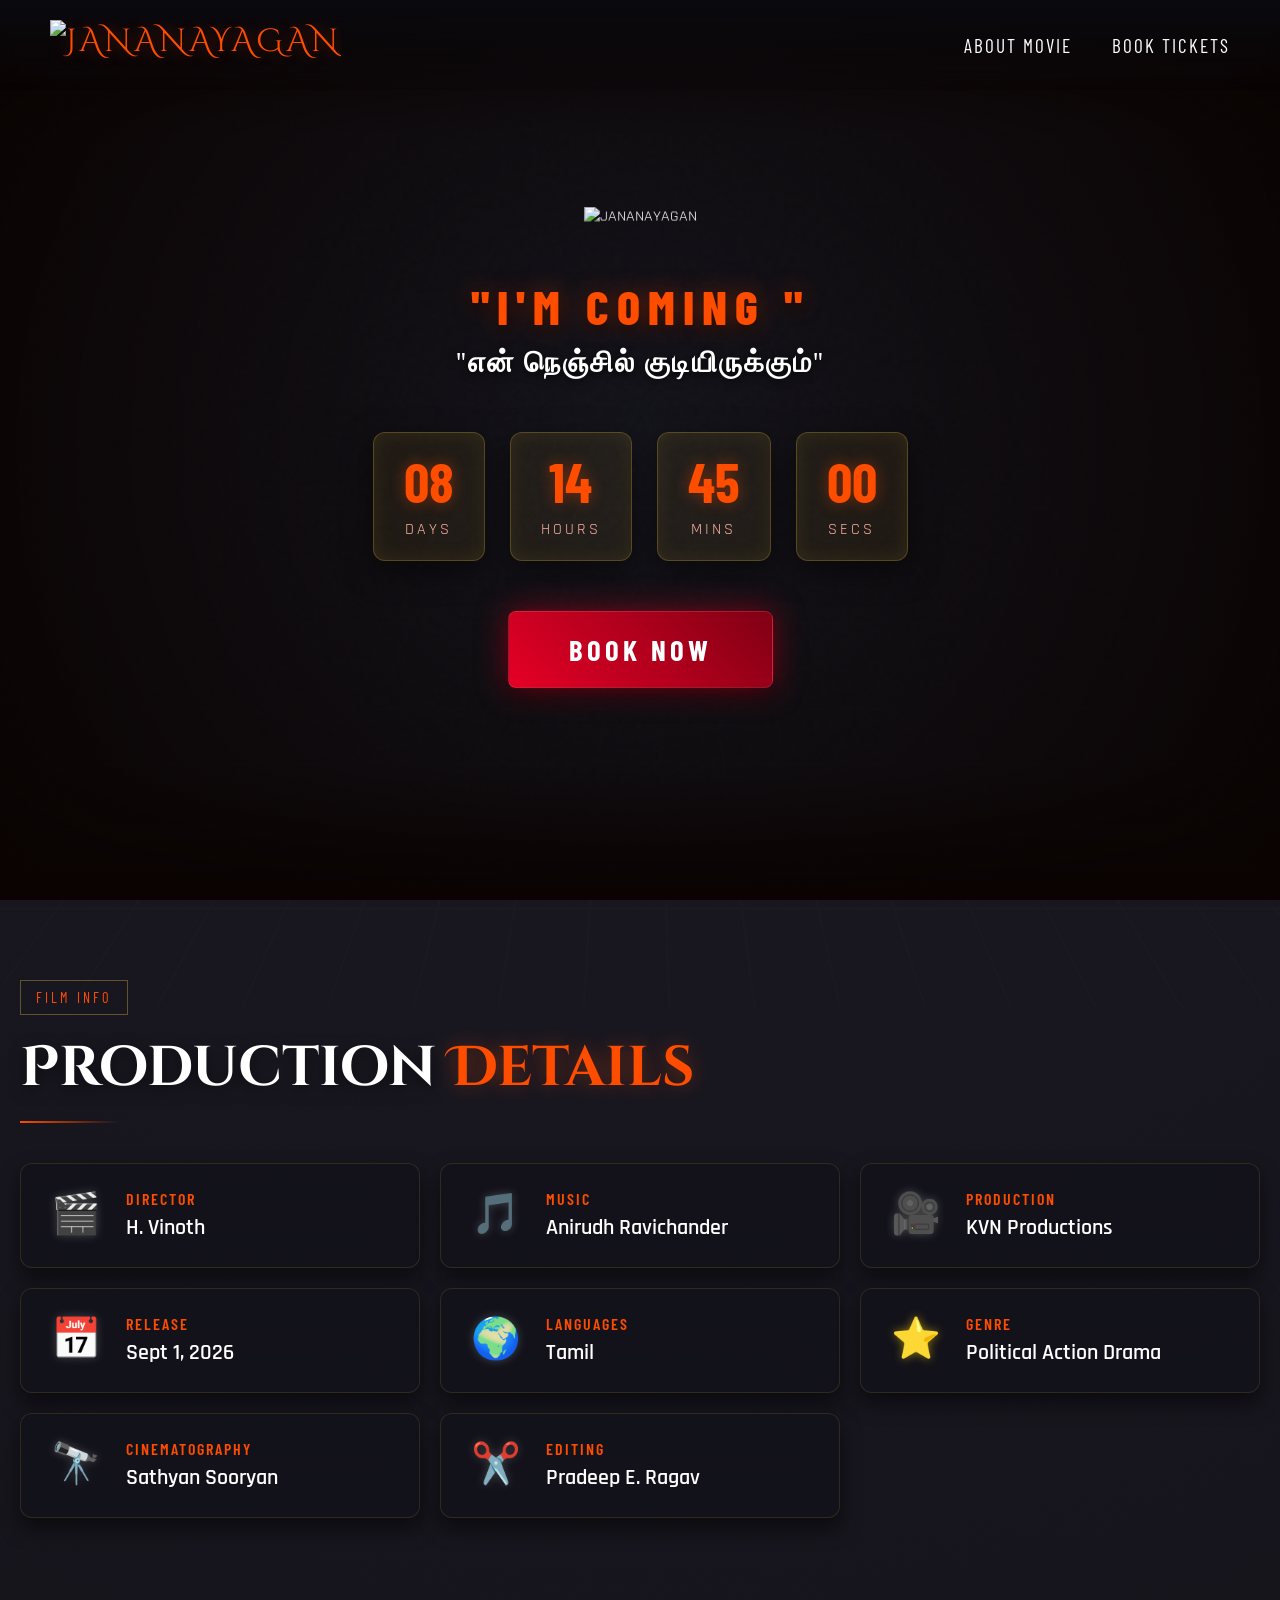
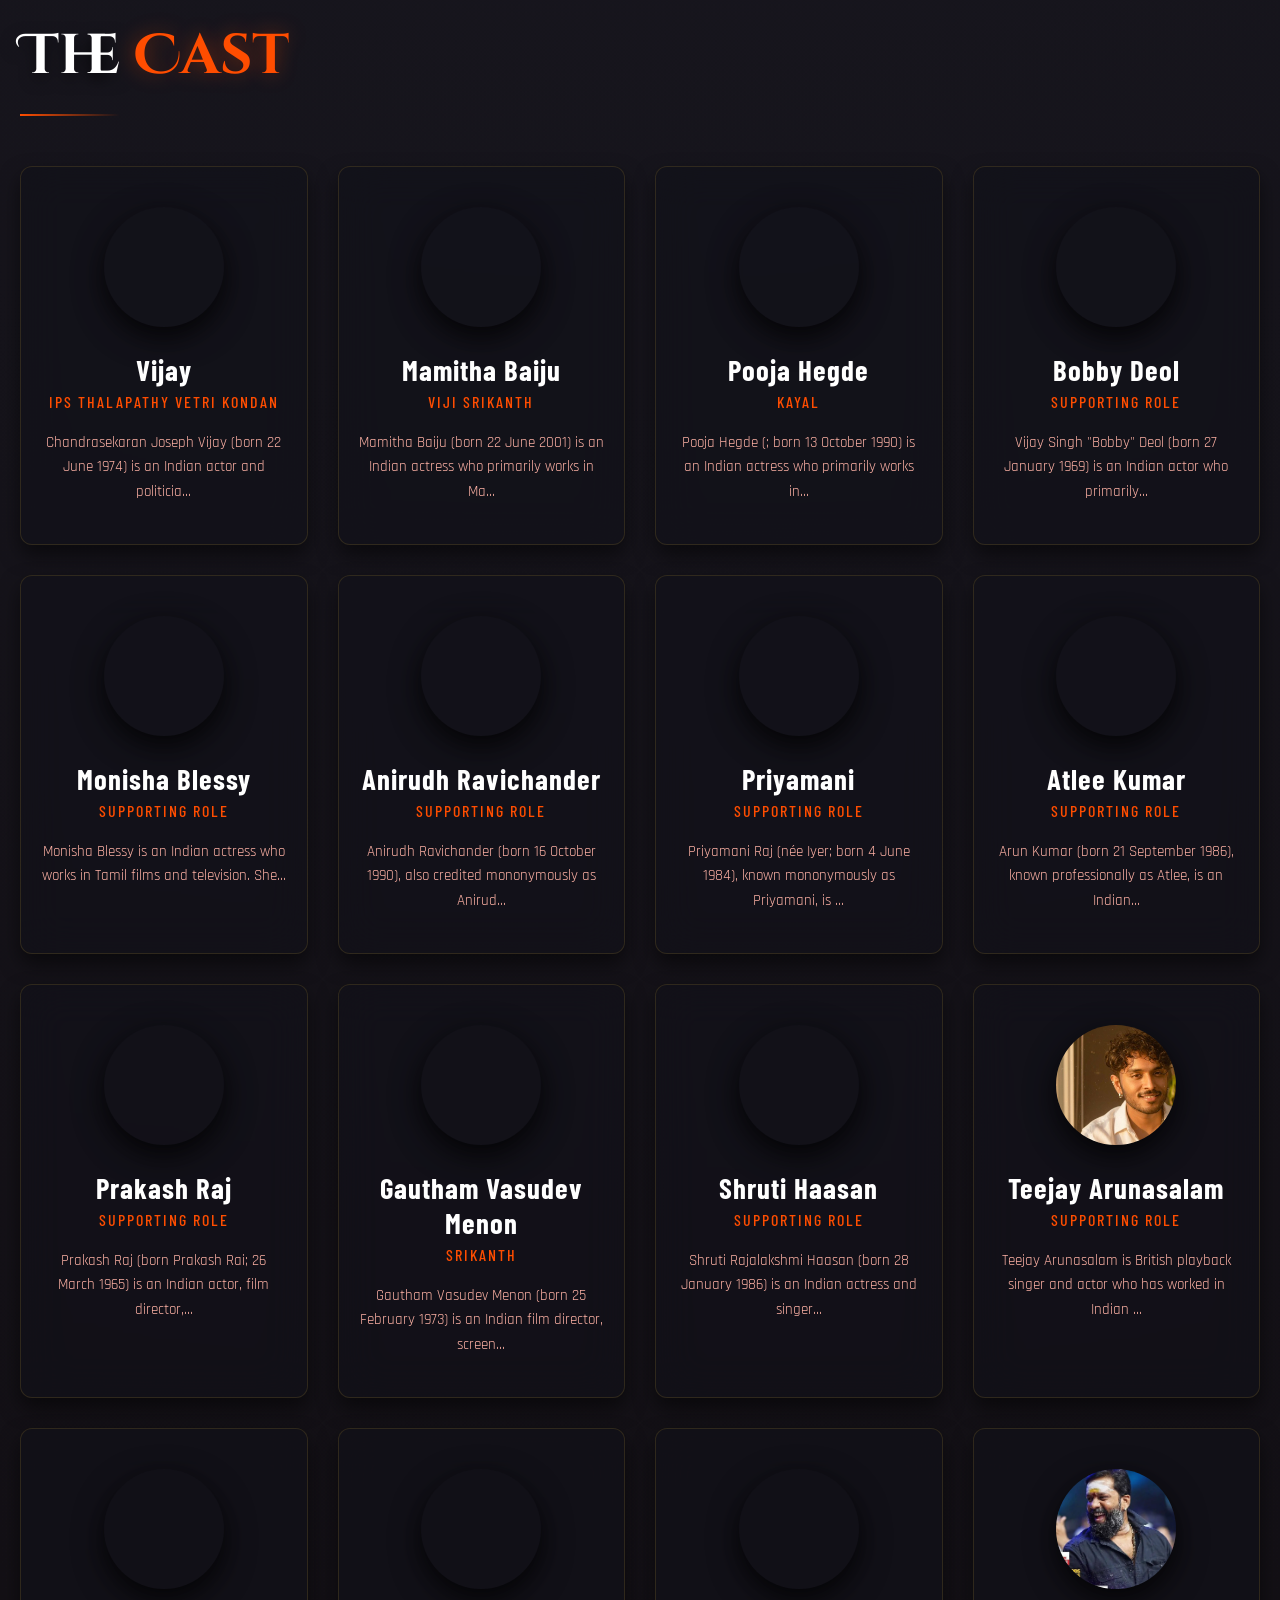
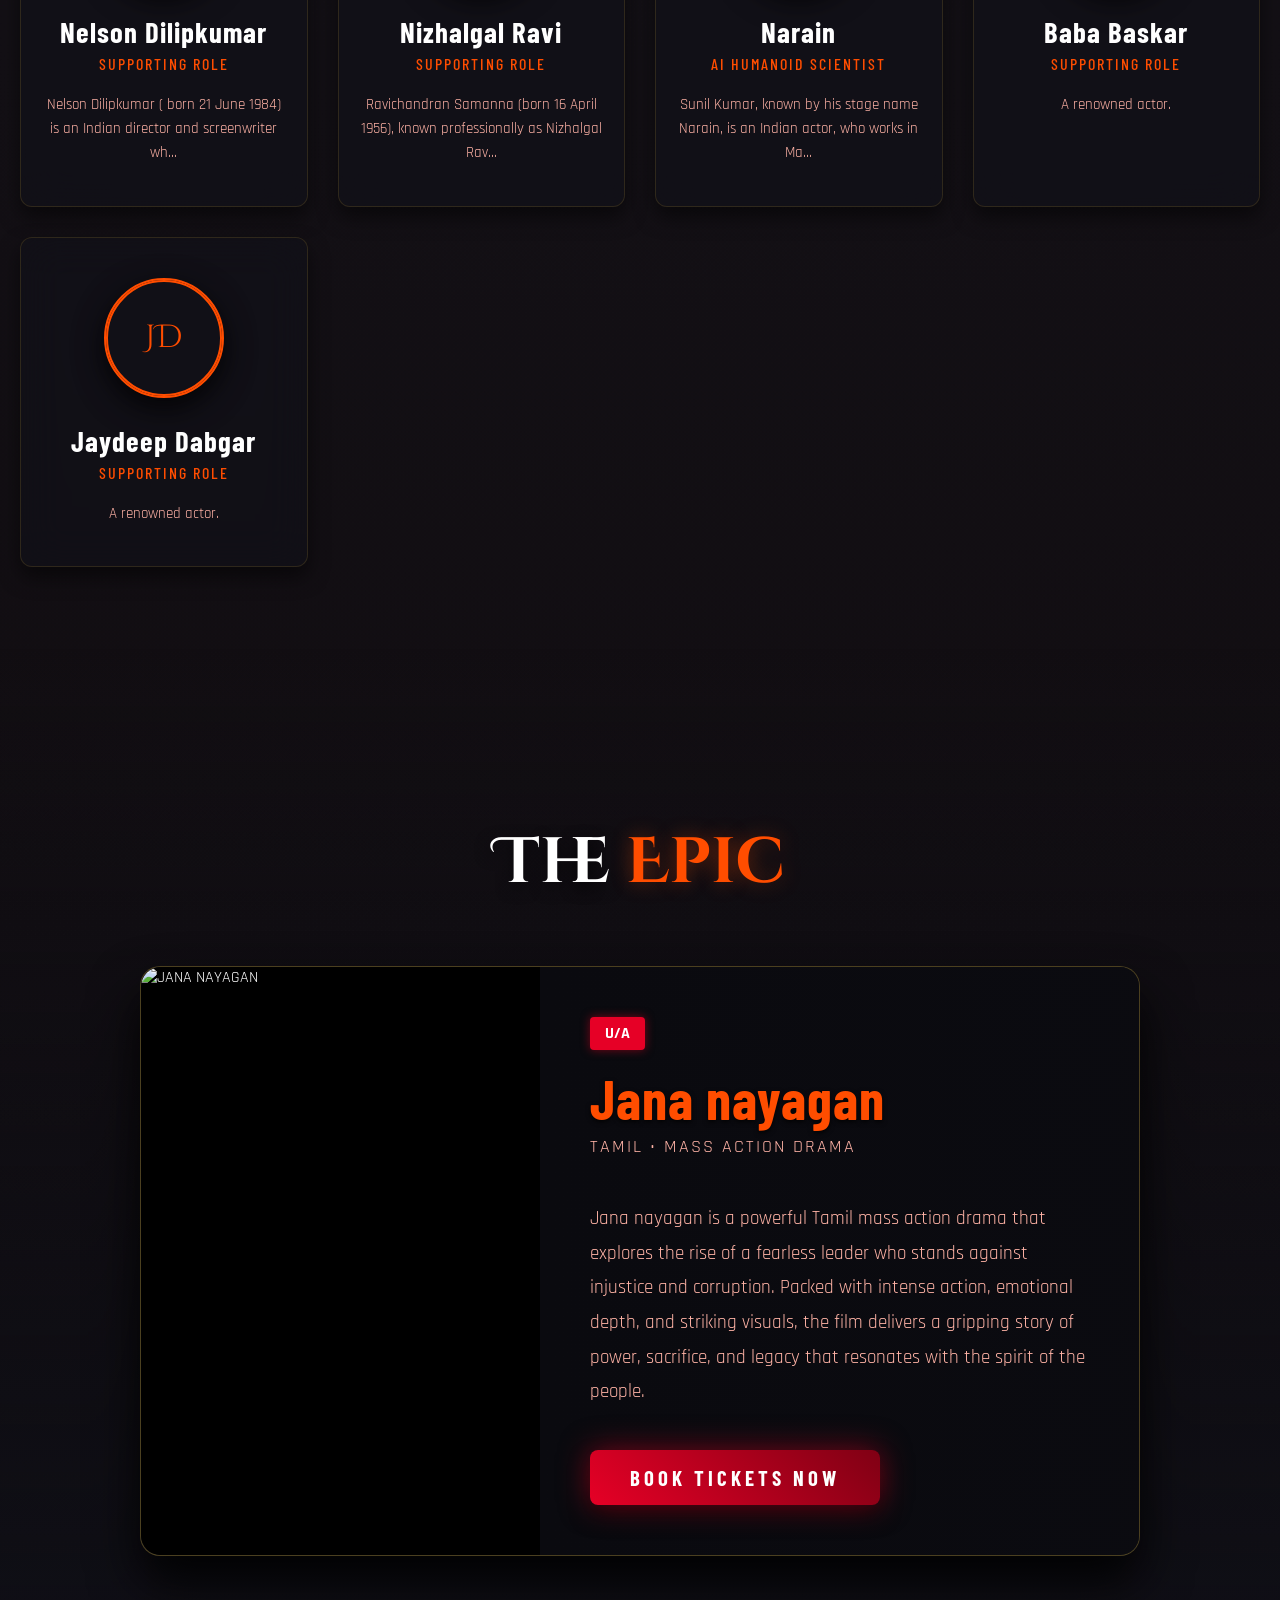
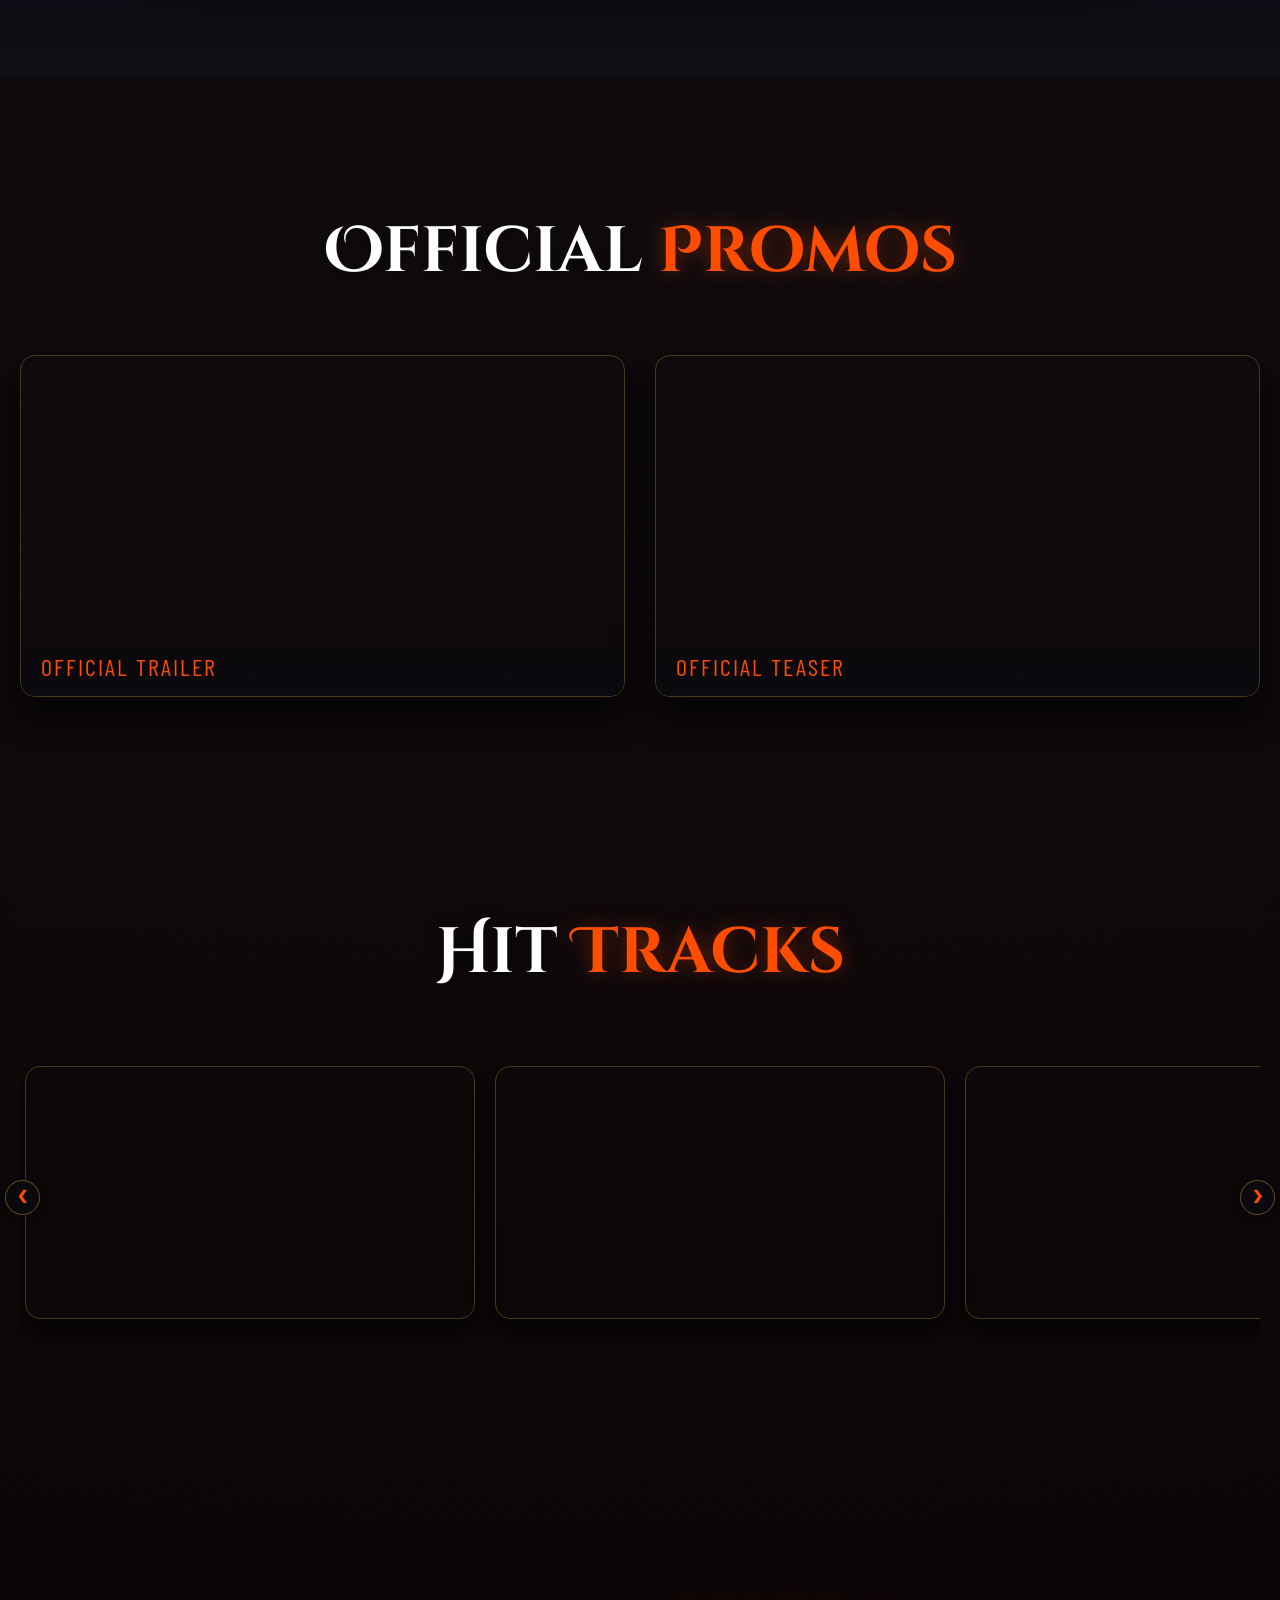
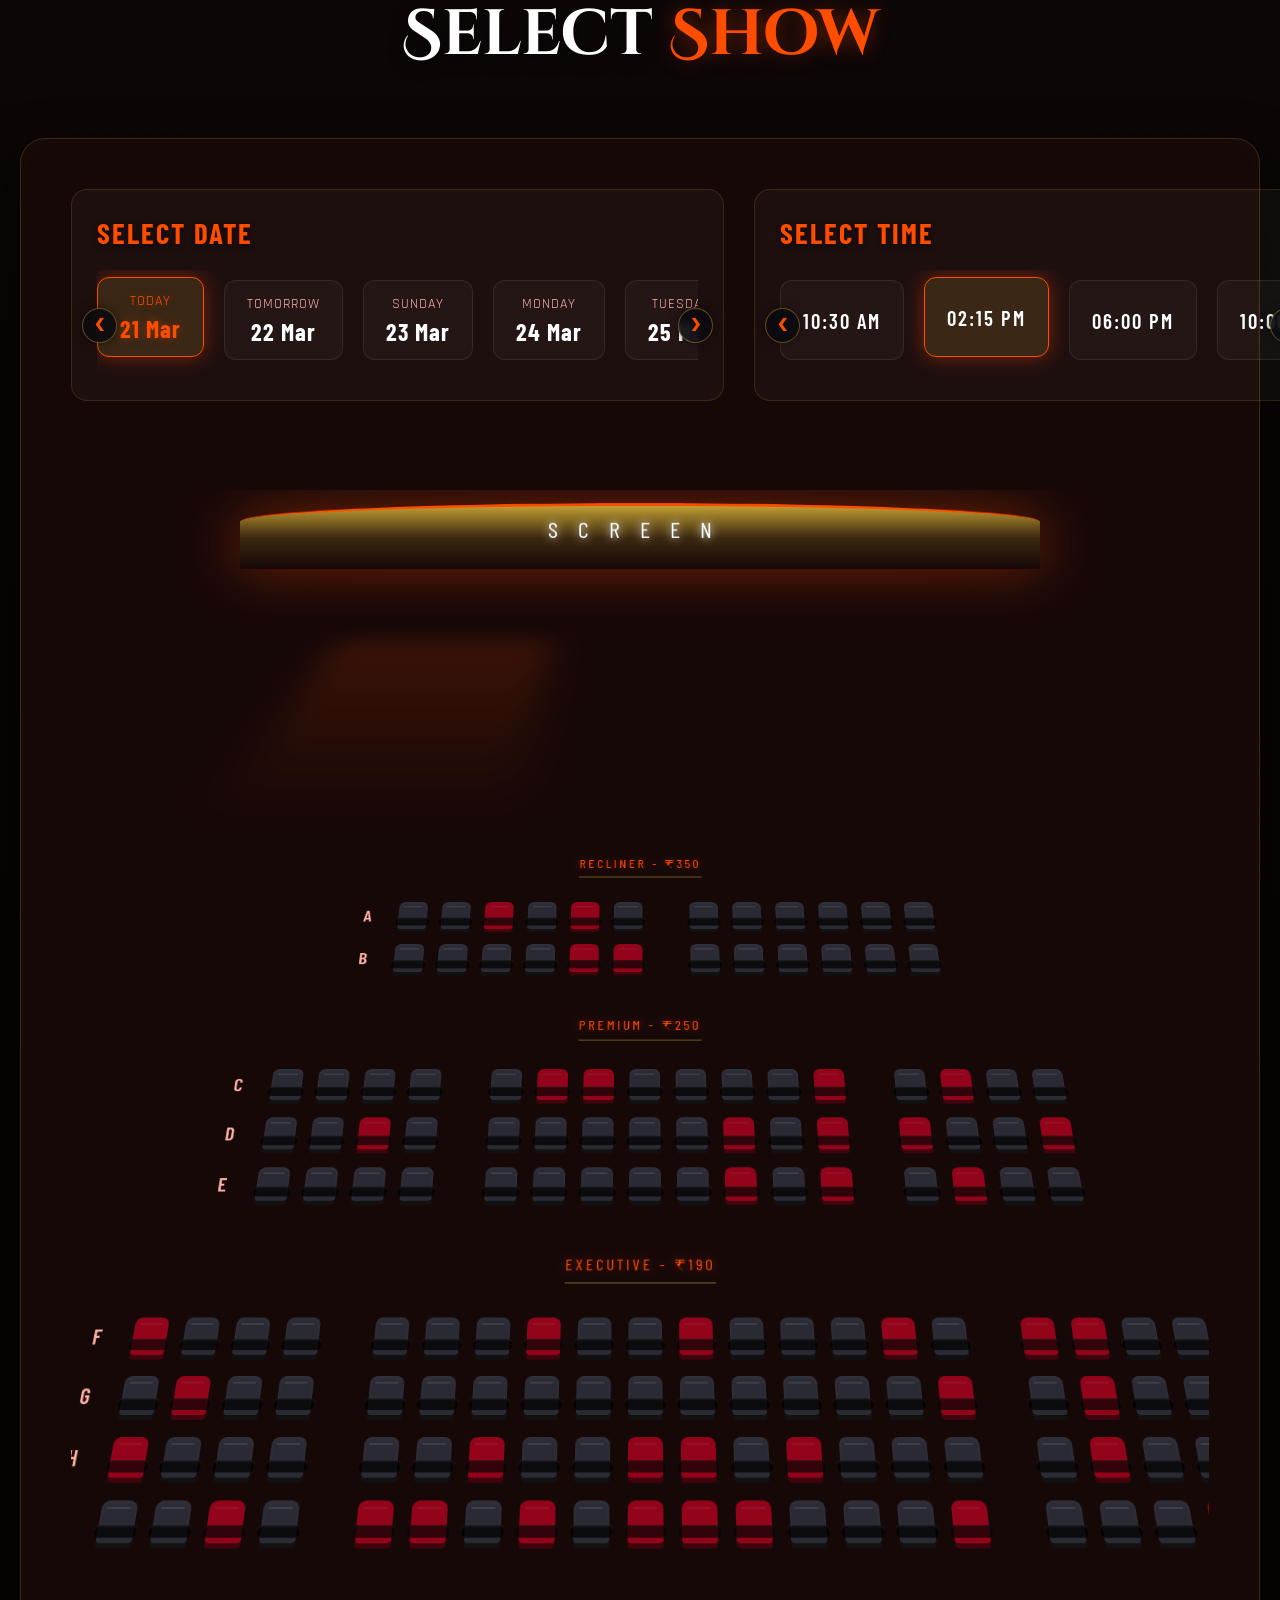
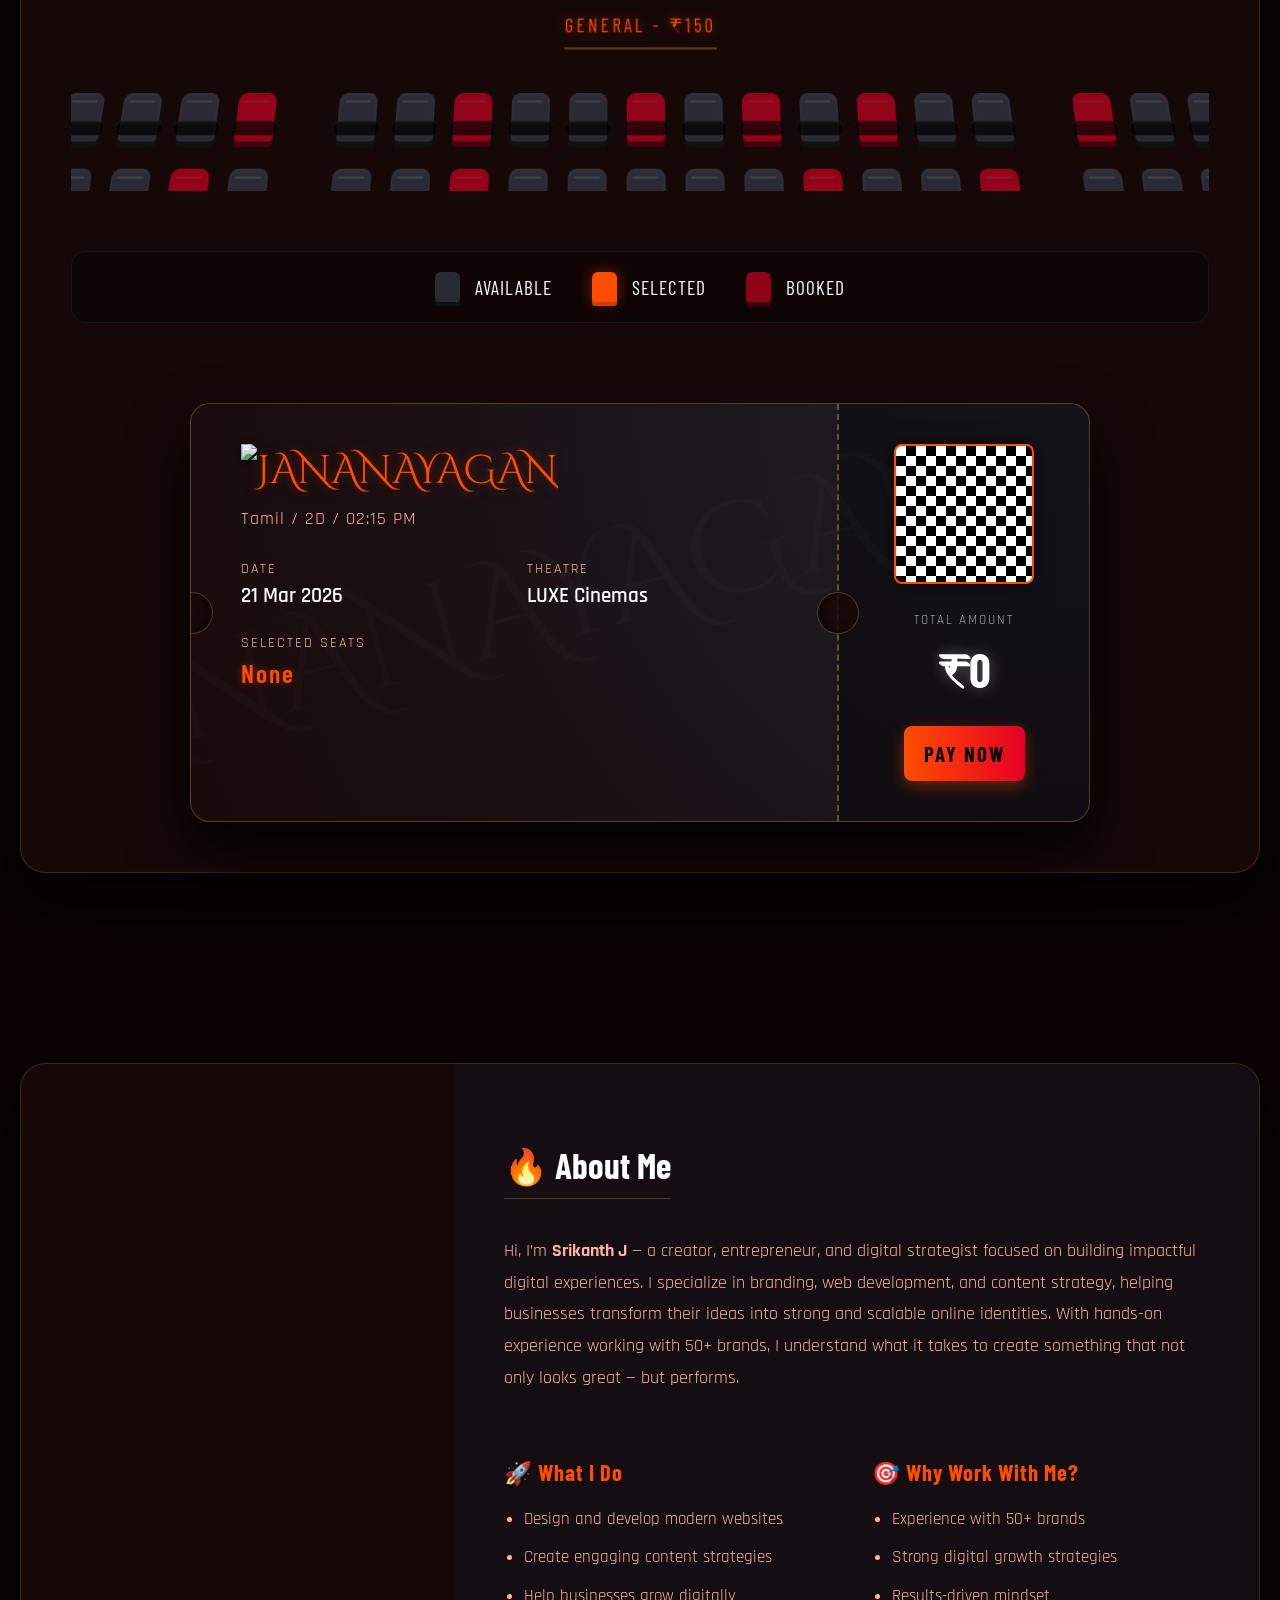
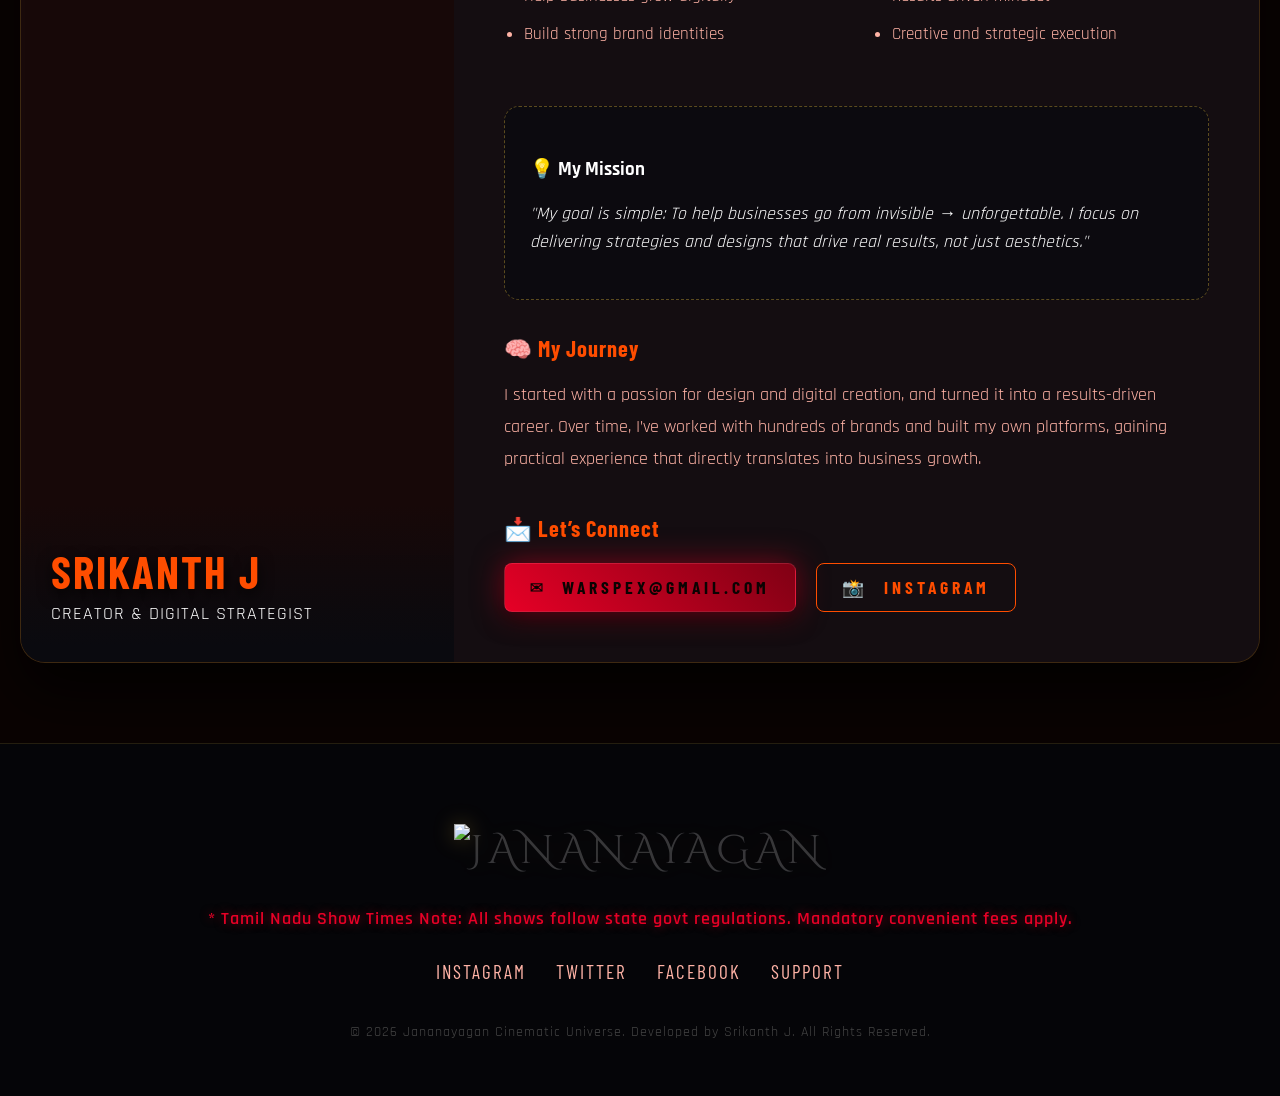
==== commit 90a6fdbc: "Jana nayagan 69" ====
--- a/index.html
+++ b/index.html
@@ -1,71 +1,405 @@
 <!DOCTYPE html>
 <html lang="ta">
+
 <head>
     <meta charset="UTF-8">
     <meta name="viewport" content="width=device-width, initial-scale=1.0">
     <title>JANANAYAGAN | The Premium Cinema Experience</title>
     <link rel="preconnect" href="https://fonts.googleapis.com">
     <link rel="preconnect" href="https://fonts.gstatic.com" crossorigin>
-    <link href="https://fonts.googleapis.com/css2?family=Barlow+Condensed:wght@400;500;600;700&family=Cinzel+Decorative:wght@400;700;900&family=Rajdhani:wght@400;500;600;700&display=swap" rel="stylesheet">
+    <link
+        href="https://fonts.googleapis.com/css2?family=Barlow+Condensed:wght@400;500;600;700&family=Cinzel+Decorative:wght@400;700;900&family=Rajdhani:wght@400;500;600;700&display=swap"
+        rel="stylesheet">
     <link rel="stylesheet" href="style.css">
 </head>
+
 <body>
     <div id="particles"></div>
     <div class="grid-bg"></div>
 
     <nav>
-       <a href="#" class="logo"><img src="https://i.ibb.co/bjqVq6sy/Chat-GPT-Image-Mar-21-2026-10-19-37-PM.png" alt="JANANAYAGAN" style="height: 50px; display: block;"></a>
-       <div class="nav-links">
-          <a href="#movies">About Movie</a>
-          <a href="#booking">Book Tickets</a>
-       </div>
+        <a href="#" class="logo"><img src="https://i.ibb.co/bjqVq6sy/Chat-GPT-Image-Mar-21-2026-10-19-37-PM.png"
+                alt="JANANAYAGAN" style="height: 50px; display: block;"></a>
+        <div class="nav-links">
+            <a href="#movies">About Movie</a>
+            <a href="#booking">Book Tickets</a>
+        </div>
     </nav>
-    
+
     <section class="hero" id="home">
         <div class="video-background">
-            <iframe class="desktop-trailer" src="https://www.youtube.com/embed/fJaAYcERf3Y?autoplay=1&mute=1&controls=0&showinfo=0&rel=0&loop=1&playlist=fJaAYcERf3Y&modestbranding=1&playsinline=1" title="Jananayagan Movie Trailer" allow="autoplay; encrypted-media" allowfullscreen></iframe>
-            <iframe class="mobile-trailer" src="https://www.youtube.com/embed/ubCfzDR4G_M?autoplay=1&mute=1&controls=0&showinfo=0&rel=0&loop=1&playlist=ubCfzDR4G_M&modestbranding=1&playsinline=1" title="Jananayagan Mobile Trailer" allow="autoplay; encrypted-media" allowfullscreen></iframe>
+            <iframe class="desktop-trailer"
+                src="https://www.youtube.com/embed/fJaAYcERf3Y?autoplay=1&mute=1&controls=0&showinfo=0&rel=0&loop=1&playlist=fJaAYcERf3Y&modestbranding=1&playsinline=1"
+                title="Jananayagan Movie Trailer" allow="autoplay; encrypted-media" allowfullscreen></iframe>
+            <iframe class="mobile-trailer"
+                src="https://www.youtube.com/embed/ubCfzDR4G_M?autoplay=1&mute=1&controls=0&showinfo=0&rel=0&loop=1&playlist=ubCfzDR4G_M&modestbranding=1&playsinline=1"
+                title="Jananayagan Mobile Trailer" allow="autoplay; encrypted-media" allowfullscreen></iframe>
         </div>
         <div class="hero-overlay"></div>
         <div class="hero-content">
-            <img src="https://i.ibb.co/bjqVq6sy/Chat-GPT-Image-Mar-21-2026-10-19-37-PM.png" alt="JANANAYAGAN" style="max-width: 90vw; max-height: 250px; margin-bottom: 20px; filter: drop-shadow(0 15px 30px rgba(0,0,0,0.9)); transform: rotateX(15deg); animation: float 5s ease-in-out infinite alternate;">
+            <img src="https://i.ibb.co/bjqVq6sy/Chat-GPT-Image-Mar-21-2026-10-19-37-PM.png" alt="JANANAYAGAN"
+                style="max-width: 90vw; max-height: 250px; margin-bottom: 20px; filter: drop-shadow(0 15px 30px rgba(0,0,0,0.9)); transform: rotateX(15deg); animation: float 5s ease-in-out infinite alternate;">
             <h1 class="title-3d" style="display: none;">JANANAYAGAN</h1>
             <p class="tagline">"I'M COMING "</p>
             <p class="tamil-tagline">"என் நெஞ்சில் குடியிருக்கும்"</p>
-            
+
             <div class="timer">
                 <div class="time-box"><span id="days">08</span><label>Days</label></div>
                 <div class="time-box"><span id="hours">14</span><label>Hours</label></div>
                 <div class="time-box"><span id="mins">45</span><label>Mins</label></div>
                 <div class="time-box"><span id="secs">00</span><label>Secs</label></div>
             </div>
+
+            <a href="#booking" class="btn-primary">BOOK NOW</a>
+        </div>
+    </section>
+
+
+    <!-- Production Details Section -->
+    <section class="media-section fade-up" id="production" style="padding-top: 80px; padding-bottom: 20px;">
+        <div style="margin-bottom: 40px;">
+            <div style="display: inline-block; color: var(--gold); border: 1px solid rgba(212,175,55,0.4); padding: 8px 15px; font-family: var(--font-cond); letter-spacing: 3px; text-transform: uppercase; font-size: 0.9rem; margin-bottom: 15px;">Film Info</div>
+            <h2 class="section-title" style="text-align: left; margin-top: 0; margin-bottom: 15px; font-family: var(--font-hero); font-size: 3.5rem;">Production <span style="color: var(--gold);">Details</span></h2>
+            <div style="width: 100px; height: 2px; background: linear-gradient(to right, var(--gold), transparent);"></div>
+        </div>
+
+        <div style="display: grid; grid-template-columns: repeat(auto-fit, minmax(350px, 1fr)); gap: 20px;">
+            <div class="glass-panel" style="padding: 25px 30px; display: flex; align-items: center; gap: 25px; border-radius: 12px; background: rgba(18,18,26,0.6); box-shadow: 0 10px 20px rgba(0,0,0,0.5); border: 1px solid rgba(212,175,55,0.15); transition: 0.3s;" onmouseover="this.style.borderColor='var(--gold)'; this.style.transform='translateY(-3px)';" onmouseout="this.style.borderColor='rgba(212,175,55,0.15)'; this.style.transform='translateY(0)';">
+                <div style="font-size: 2.5rem; filter: drop-shadow(0 0 5px rgba(255,255,255,0.2));">🎬</div>
+                <div>
+                    <div style="color: var(--gold); font-family: var(--font-cond); letter-spacing: 2px; text-transform: uppercase; font-size: 1rem; margin-bottom: 5px; font-weight: 600;">Director</div>
+                    <div style="color: white; font-weight: 600; font-size: 1.4rem;">H. Vinoth</div>
+                </div>
+            </div>
             
-            <a href="#booking" class="btn-primary">BOOK NOW</a>
-        </div>
-    </section>
-
+            <div class="glass-panel" style="padding: 25px 30px; display: flex; align-items: center; gap: 25px; border-radius: 12px; background: rgba(18,18,26,0.6); box-shadow: 0 10px 20px rgba(0,0,0,0.5); border: 1px solid rgba(212,175,55,0.15); transition: 0.3s;" onmouseover="this.style.borderColor='var(--gold)'; this.style.transform='translateY(-3px)';" onmouseout="this.style.borderColor='rgba(212,175,55,0.15)'; this.style.transform='translateY(0)';">
+                <div style="font-size: 2.5rem; filter: drop-shadow(0 0 5px rgba(255,255,255,0.2));">🎵</div>
+                <div>
+                    <div style="color: var(--gold); font-family: var(--font-cond); letter-spacing: 2px; text-transform: uppercase; font-size: 1rem; margin-bottom: 5px; font-weight: 600;">Music</div>
+                    <div style="color: white; font-weight: 600; font-size: 1.4rem;">Anirudh Ravichander</div>
+                </div>
+            </div>
+
+            <div class="glass-panel" style="padding: 25px 30px; display: flex; align-items: center; gap: 25px; border-radius: 12px; background: rgba(18,18,26,0.6); box-shadow: 0 10px 20px rgba(0,0,0,0.5); border: 1px solid rgba(212,175,55,0.15); transition: 0.3s;" onmouseover="this.style.borderColor='var(--gold)'; this.style.transform='translateY(-3px)';" onmouseout="this.style.borderColor='rgba(212,175,55,0.15)'; this.style.transform='translateY(0)';">
+                <div style="font-size: 2.5rem; filter: drop-shadow(0 0 5px rgba(255,255,255,0.2));">🎥</div>
+                <div>
+                    <div style="color: var(--gold); font-family: var(--font-cond); letter-spacing: 2px; text-transform: uppercase; font-size: 1rem; margin-bottom: 5px; font-weight: 600;">Production</div>
+                    <div style="color: white; font-weight: 600; font-size: 1.4rem;">KVN Productions</div>
+                </div>
+            </div>
+
+            <div class="glass-panel" style="padding: 25px 30px; display: flex; align-items: center; gap: 25px; border-radius: 12px; background: rgba(18,18,26,0.6); box-shadow: 0 10px 20px rgba(0,0,0,0.5); border: 1px solid rgba(212,175,55,0.15); transition: 0.3s;" onmouseover="this.style.borderColor='var(--gold)'; this.style.transform='translateY(-3px)';" onmouseout="this.style.borderColor='rgba(212,175,55,0.15)'; this.style.transform='translateY(0)';">
+                <div style="font-size: 2.5rem; filter: drop-shadow(0 0 5px rgba(255,255,255,0.2));">📅</div>
+                <div>
+                    <div style="color: var(--gold); font-family: var(--font-cond); letter-spacing: 2px; text-transform: uppercase; font-size: 1rem; margin-bottom: 5px; font-weight: 600;">Release</div>
+                    <div style="color: white; font-weight: 600; font-size: 1.4rem;">Sept 1, 2026</div>
+                </div>
+            </div>
+
+            <div class="glass-panel" style="padding: 25px 30px; display: flex; align-items: center; gap: 25px; border-radius: 12px; background: rgba(18,18,26,0.6); box-shadow: 0 10px 20px rgba(0,0,0,0.5); border: 1px solid rgba(212,175,55,0.15); transition: 0.3s;" onmouseover="this.style.borderColor='var(--gold)'; this.style.transform='translateY(-3px)';" onmouseout="this.style.borderColor='rgba(212,175,55,0.15)'; this.style.transform='translateY(0)';">
+                <div style="font-size: 2.5rem; filter: drop-shadow(0 0 5px rgba(255,255,255,0.2));">🌍</div>
+                <div>
+                    <div style="color: var(--gold); font-family: var(--font-cond); letter-spacing: 2px; text-transform: uppercase; font-size: 1rem; margin-bottom: 5px; font-weight: 600;">Languages</div>
+                    <div style="color: white; font-weight: 600; font-size: 1.4rem;">Tamil</div>
+                </div>
+            </div>
+
+            <div class="glass-panel" style="padding: 25px 30px; display: flex; align-items: center; gap: 25px; border-radius: 12px; background: rgba(18,18,26,0.6); box-shadow: 0 10px 20px rgba(0,0,0,0.5); border: 1px solid rgba(212,175,55,0.15); transition: 0.3s;" onmouseover="this.style.borderColor='var(--gold)'; this.style.transform='translateY(-3px)';" onmouseout="this.style.borderColor='rgba(212,175,55,0.15)'; this.style.transform='translateY(0)';">
+                <div style="font-size: 2.5rem; color: #ffd700; filter: drop-shadow(0 0 5px rgba(255,215,0,0.5));">⭐</div>
+                <div>
+                    <div style="color: var(--gold); font-family: var(--font-cond); letter-spacing: 2px; text-transform: uppercase; font-size: 1rem; margin-bottom: 5px; font-weight: 600;">Genre</div>
+                    <div style="color: white; font-weight: 600; font-size: 1.4rem;">Political Action Drama</div>
+                </div>
+            </div>
+
+            <div class="glass-panel" style="padding: 25px 30px; display: flex; align-items: center; gap: 25px; border-radius: 12px; background: rgba(18,18,26,0.6); box-shadow: 0 10px 20px rgba(0,0,0,0.5); border: 1px solid rgba(212,175,55,0.15); transition: 0.3s;" onmouseover="this.style.borderColor='var(--gold)'; this.style.transform='translateY(-3px)';" onmouseout="this.style.borderColor='rgba(212,175,55,0.15)'; this.style.transform='translateY(0)';">
+                <div style="font-size: 2.5rem; filter: drop-shadow(0 0 5px rgba(255,255,255,0.2));">🔭</div>
+                <div>
+                    <div style="color: var(--gold); font-family: var(--font-cond); letter-spacing: 2px; text-transform: uppercase; font-size: 1rem; margin-bottom: 5px; font-weight: 600;">Cinematography</div>
+                    <div style="color: white; font-weight: 600; font-size: 1.4rem;">Sathyan Sooryan</div>
+                </div>
+            </div>
+
+            <div class="glass-panel" style="padding: 25px 30px; display: flex; align-items: center; gap: 25px; border-radius: 12px; background: rgba(18,18,26,0.6); box-shadow: 0 10px 20px rgba(0,0,0,0.5); border: 1px solid rgba(212,175,55,0.15); transition: 0.3s;" onmouseover="this.style.borderColor='var(--gold)'; this.style.transform='translateY(-3px)';" onmouseout="this.style.borderColor='rgba(212,175,55,0.15)'; this.style.transform='translateY(0)';">
+                <div style="font-size: 2.5rem; filter: drop-shadow(0 0 5px rgba(255,255,255,0.2));">✂️</div>
+                <div>
+                    <div style="color: var(--gold); font-family: var(--font-cond); letter-spacing: 2px; text-transform: uppercase; font-size: 1rem; margin-bottom: 5px; font-weight: 600;">Editing</div>
+                    <div style="color: white; font-weight: 600; font-size: 1.4rem;">Pradeep E. Ragav</div>
+                </div>
+            </div>
+        </div>
+    </section>
     
+    <!-- Cast Section -->
+    <section class="media-section fade-up" id="cast" style="padding-top: 80px; padding-bottom: 80px;">
+        <div style="margin-bottom: 50px;">
+            <h2 class="section-title" style="text-align: left; margin-top: 0; margin-bottom: 20px; font-family: var(--font-hero); font-size: 3.5rem;">The <span style="color: var(--gold);">Cast</span></h2>
+            <div style="width: 100px; height: 2px; background: linear-gradient(to right, var(--gold), transparent);"></div>
+        </div>
+
+        <div style="display: grid; grid-template-columns: repeat(auto-fill, minmax(280px, 1fr)); gap: 30px;">
+
+            <div class="glass-panel cast-card" style="padding: 40px 20px; text-align: center; border-radius: 12px; background: rgba(18,18,26,0.6); box-shadow: 0 10px 20px rgba(0,0,0,0.5); border: 1px solid rgba(212,175,55,0.15); transition: 0.3s; display: flex; flex-direction: column; align-items: center;" onmouseover="this.style.borderColor='var(--gold)'; this.style.transform='translateY(-5px)';" onmouseout="this.style.borderColor='rgba(212,175,55,0.15)'; this.style.transform='translateY(0)';">
+                
+                <div style="width: 120px; height: 120px; border-radius: 50%; margin-bottom: 25px; box-shadow: 0 10px 30px rgba(0,0,0,0.8); position: relative; ">
+                    <div style="width: 100%; height: 100%; border-radius: 50%; background-image: url('https://upload.wikimedia.org/wikipedia/commons/thumb/f/ff/Vijay_at_Protest_of_the_Nadigar_Sangam.jpg/500px-Vijay_at_Protest_of_the_Nadigar_Sangam.jpg'); background-size: cover; background-position: center; border-color: transparent;">
+                        
+                    </div>
+                </div>
+                
+                <h3 style="color: white; font-family: var(--font-cond); font-size: 1.8rem; margin: 0 0 5px 0; letter-spacing: 1px;">Vijay</h3>
+                <h4 style="color: var(--gold); font-family: var(--font-cond); font-size: 1rem; margin: 0 0 20px 0; letter-spacing: 2px; font-weight: 500;">IPS THALAPATHY VETRI KONDAN</h4>
+                <p style="color: var(--text-muted); font-size: 0.95rem; line-height: 1.6; margin: 0;">Chandrasekaran Joseph Vijay (born 22 June 1974) is an Indian actor and politicia...</p>
+            </div>
+
+            <div class="glass-panel cast-card" style="padding: 40px 20px; text-align: center; border-radius: 12px; background: rgba(18,18,26,0.6); box-shadow: 0 10px 20px rgba(0,0,0,0.5); border: 1px solid rgba(212,175,55,0.15); transition: 0.3s; display: flex; flex-direction: column; align-items: center;" onmouseover="this.style.borderColor='var(--gold)'; this.style.transform='translateY(-5px)';" onmouseout="this.style.borderColor='rgba(212,175,55,0.15)'; this.style.transform='translateY(0)';">
+                
+                <div style="width: 120px; height: 120px; border-radius: 50%; margin-bottom: 25px; box-shadow: 0 10px 30px rgba(0,0,0,0.8); position: relative; ">
+                    <div style="width: 100%; height: 100%; border-radius: 50%; background-image: url('https://upload.wikimedia.org/wikipedia/commons/thumb/3/3d/Mamitha2024.jpg/500px-Mamitha2024.jpg'); background-size: cover; background-position: center; border-color: transparent;">
+                        
+                    </div>
+                </div>
+                
+                <h3 style="color: white; font-family: var(--font-cond); font-size: 1.8rem; margin: 0 0 5px 0; letter-spacing: 1px;">Mamitha Baiju</h3>
+                <h4 style="color: var(--gold); font-family: var(--font-cond); font-size: 1rem; margin: 0 0 20px 0; letter-spacing: 2px; font-weight: 500;">VIJI SRIKANTH</h4>
+                <p style="color: var(--text-muted); font-size: 0.95rem; line-height: 1.6; margin: 0;">Mamitha Baiju (born 22 June 2001) is an Indian actress who primarily works in Ma...</p>
+            </div>
+
+            <div class="glass-panel cast-card" style="padding: 40px 20px; text-align: center; border-radius: 12px; background: rgba(18,18,26,0.6); box-shadow: 0 10px 20px rgba(0,0,0,0.5); border: 1px solid rgba(212,175,55,0.15); transition: 0.3s; display: flex; flex-direction: column; align-items: center;" onmouseover="this.style.borderColor='var(--gold)'; this.style.transform='translateY(-5px)';" onmouseout="this.style.borderColor='rgba(212,175,55,0.15)'; this.style.transform='translateY(0)';">
+                
+                <div style="width: 120px; height: 120px; border-radius: 50%; margin-bottom: 25px; box-shadow: 0 10px 30px rgba(0,0,0,0.8); position: relative; ">
+                    <div style="width: 100%; height: 100%; border-radius: 50%; background-image: url('https://upload.wikimedia.org/wikipedia/commons/thumb/5/59/Pooja_Hegde_at_Beast_Telugu_press_meet_%281%29.jpg/500px-Pooja_Hegde_at_Beast_Telugu_press_meet_%281%29.jpg'); background-size: cover; background-position: center; border-color: transparent;">
+                        
+                    </div>
+                </div>
+                
+                <h3 style="color: white; font-family: var(--font-cond); font-size: 1.8rem; margin: 0 0 5px 0; letter-spacing: 1px;">Pooja Hegde</h3>
+                <h4 style="color: var(--gold); font-family: var(--font-cond); font-size: 1rem; margin: 0 0 20px 0; letter-spacing: 2px; font-weight: 500;">KAYAL</h4>
+                <p style="color: var(--text-muted); font-size: 0.95rem; line-height: 1.6; margin: 0;">Pooja Hegde (; born 13 October 1990) is an Indian actress who primarily works in...</p>
+            </div>
+
+            <div class="glass-panel cast-card" style="padding: 40px 20px; text-align: center; border-radius: 12px; background: rgba(18,18,26,0.6); box-shadow: 0 10px 20px rgba(0,0,0,0.5); border: 1px solid rgba(212,175,55,0.15); transition: 0.3s; display: flex; flex-direction: column; align-items: center;" onmouseover="this.style.borderColor='var(--gold)'; this.style.transform='translateY(-5px)';" onmouseout="this.style.borderColor='rgba(212,175,55,0.15)'; this.style.transform='translateY(0)';">
+                
+                <div style="width: 120px; height: 120px; border-radius: 50%; margin-bottom: 25px; box-shadow: 0 10px 30px rgba(0,0,0,0.8); position: relative; ">
+                    <div style="width: 100%; height: 100%; border-radius: 50%; background-image: url('https://upload.wikimedia.org/wikipedia/commons/0/01/Lord_Bobby_2024.jpg'); background-size: cover; background-position: center; border-color: transparent;">
+                        
+                    </div>
+                </div>
+                
+                <h3 style="color: white; font-family: var(--font-cond); font-size: 1.8rem; margin: 0 0 5px 0; letter-spacing: 1px;">Bobby Deol</h3>
+                <h4 style="color: var(--gold); font-family: var(--font-cond); font-size: 1rem; margin: 0 0 20px 0; letter-spacing: 2px; font-weight: 500;">SUPPORTING ROLE</h4>
+                <p style="color: var(--text-muted); font-size: 0.95rem; line-height: 1.6; margin: 0;">Vijay Singh "Bobby" Deol (born 27 January 1969) is an Indian actor who primarily...</p>
+            </div>
+
+            <div class="glass-panel cast-card" style="padding: 40px 20px; text-align: center; border-radius: 12px; background: rgba(18,18,26,0.6); box-shadow: 0 10px 20px rgba(0,0,0,0.5); border: 1px solid rgba(212,175,55,0.15); transition: 0.3s; display: flex; flex-direction: column; align-items: center;" onmouseover="this.style.borderColor='var(--gold)'; this.style.transform='translateY(-5px)';" onmouseout="this.style.borderColor='rgba(212,175,55,0.15)'; this.style.transform='translateY(0)';">
+                
+                <div style="width: 120px; height: 120px; border-radius: 50%; margin-bottom: 25px; box-shadow: 0 10px 30px rgba(0,0,0,0.8); position: relative; ">
+                    <div style="width: 100%; height: 100%; border-radius: 50%; background-image: url('https://upload.wikimedia.org/wikipedia/commons/0/0d/Monisha_Blessy.jpg'); background-size: cover; background-position: center; border-color: transparent;">
+                        
+                    </div>
+                </div>
+                
+                <h3 style="color: white; font-family: var(--font-cond); font-size: 1.8rem; margin: 0 0 5px 0; letter-spacing: 1px;">Monisha Blessy</h3>
+                <h4 style="color: var(--gold); font-family: var(--font-cond); font-size: 1rem; margin: 0 0 20px 0; letter-spacing: 2px; font-weight: 500;">SUPPORTING ROLE</h4>
+                <p style="color: var(--text-muted); font-size: 0.95rem; line-height: 1.6; margin: 0;">Monisha Blessy is an Indian actress who works in Tamil films and television. She...</p>
+            </div>
+
+            <div class="glass-panel cast-card" style="padding: 40px 20px; text-align: center; border-radius: 12px; background: rgba(18,18,26,0.6); box-shadow: 0 10px 20px rgba(0,0,0,0.5); border: 1px solid rgba(212,175,55,0.15); transition: 0.3s; display: flex; flex-direction: column; align-items: center;" onmouseover="this.style.borderColor='var(--gold)'; this.style.transform='translateY(-5px)';" onmouseout="this.style.borderColor='rgba(212,175,55,0.15)'; this.style.transform='translateY(0)';">
+                
+                <div style="width: 120px; height: 120px; border-radius: 50%; margin-bottom: 25px; box-shadow: 0 10px 30px rgba(0,0,0,0.8); position: relative; ">
+                    <div style="width: 100%; height: 100%; border-radius: 50%; background-image: url('https://upload.wikimedia.org/wikipedia/commons/thumb/d/d4/Anirudh_Ravichander_at_Audi_Ritz_Style_Awards_2017_%28cropped%29.jpg/500px-Anirudh_Ravichander_at_Audi_Ritz_Style_Awards_2017_%28cropped%29.jpg'); background-size: cover; background-position: center; border-color: transparent;">
+                        
+                    </div>
+                </div>
+                
+                <h3 style="color: white; font-family: var(--font-cond); font-size: 1.8rem; margin: 0 0 5px 0; letter-spacing: 1px;">Anirudh Ravichander</h3>
+                <h4 style="color: var(--gold); font-family: var(--font-cond); font-size: 1rem; margin: 0 0 20px 0; letter-spacing: 2px; font-weight: 500;">SUPPORTING ROLE</h4>
+                <p style="color: var(--text-muted); font-size: 0.95rem; line-height: 1.6; margin: 0;">Anirudh Ravichander (born 16 October 1990), also credited mononymously as Anirud...</p>
+            </div>
+
+            <div class="glass-panel cast-card" style="padding: 40px 20px; text-align: center; border-radius: 12px; background: rgba(18,18,26,0.6); box-shadow: 0 10px 20px rgba(0,0,0,0.5); border: 1px solid rgba(212,175,55,0.15); transition: 0.3s; display: flex; flex-direction: column; align-items: center;" onmouseover="this.style.borderColor='var(--gold)'; this.style.transform='translateY(-5px)';" onmouseout="this.style.borderColor='rgba(212,175,55,0.15)'; this.style.transform='translateY(0)';">
+                
+                <div style="width: 120px; height: 120px; border-radius: 50%; margin-bottom: 25px; box-shadow: 0 10px 30px rgba(0,0,0,0.8); position: relative; ">
+                    <div style="width: 100%; height: 100%; border-radius: 50%; background-image: url('https://upload.wikimedia.org/wikipedia/commons/2/20/Priyamani_at_Filmfare_Awards_South_%28cropped%29.jpg'); background-size: cover; background-position: center; border-color: transparent;">
+                        
+                    </div>
+                </div>
+                
+                <h3 style="color: white; font-family: var(--font-cond); font-size: 1.8rem; margin: 0 0 5px 0; letter-spacing: 1px;">Priyamani</h3>
+                <h4 style="color: var(--gold); font-family: var(--font-cond); font-size: 1rem; margin: 0 0 20px 0; letter-spacing: 2px; font-weight: 500;">SUPPORTING ROLE</h4>
+                <p style="color: var(--text-muted); font-size: 0.95rem; line-height: 1.6; margin: 0;">Priyamani Raj (née Iyer; born 4 June 1984), known mononymously as Priyamani, is ...</p>
+            </div>
+
+            <div class="glass-panel cast-card" style="padding: 40px 20px; text-align: center; border-radius: 12px; background: rgba(18,18,26,0.6); box-shadow: 0 10px 20px rgba(0,0,0,0.5); border: 1px solid rgba(212,175,55,0.15); transition: 0.3s; display: flex; flex-direction: column; align-items: center;" onmouseover="this.style.borderColor='var(--gold)'; this.style.transform='translateY(-5px)';" onmouseout="this.style.borderColor='rgba(212,175,55,0.15)'; this.style.transform='translateY(0)';">
+                
+                <div style="width: 120px; height: 120px; border-radius: 50%; margin-bottom: 25px; box-shadow: 0 10px 30px rgba(0,0,0,0.8); position: relative; ">
+                    <div style="width: 100%; height: 100%; border-radius: 50%; background-image: url('https://upload.wikimedia.org/wikipedia/commons/1/1d/Atlee_in_2024.jpg'); background-size: cover; background-position: center; border-color: transparent;">
+                        
+                    </div>
+                </div>
+                
+                <h3 style="color: white; font-family: var(--font-cond); font-size: 1.8rem; margin: 0 0 5px 0; letter-spacing: 1px;">Atlee Kumar</h3>
+                <h4 style="color: var(--gold); font-family: var(--font-cond); font-size: 1rem; margin: 0 0 20px 0; letter-spacing: 2px; font-weight: 500;">SUPPORTING ROLE</h4>
+                <p style="color: var(--text-muted); font-size: 0.95rem; line-height: 1.6; margin: 0;">Arun Kumar (born 21 September 1986), known professionally as Atlee, is an Indian...</p>
+            </div>
+
+            <div class="glass-panel cast-card" style="padding: 40px 20px; text-align: center; border-radius: 12px; background: rgba(18,18,26,0.6); box-shadow: 0 10px 20px rgba(0,0,0,0.5); border: 1px solid rgba(212,175,55,0.15); transition: 0.3s; display: flex; flex-direction: column; align-items: center;" onmouseover="this.style.borderColor='var(--gold)'; this.style.transform='translateY(-5px)';" onmouseout="this.style.borderColor='rgba(212,175,55,0.15)'; this.style.transform='translateY(0)';">
+                
+                <div style="width: 120px; height: 120px; border-radius: 50%; margin-bottom: 25px; box-shadow: 0 10px 30px rgba(0,0,0,0.8); position: relative; ">
+                    <div style="width: 100%; height: 100%; border-radius: 50%; background-image: url('https://upload.wikimedia.org/wikipedia/commons/thumb/1/14/Prakash_Raj_at_KLF_18_kozhikode.jpg/500px-Prakash_Raj_at_KLF_18_kozhikode.jpg'); background-size: cover; background-position: center; border-color: transparent;">
+                        
+                    </div>
+                </div>
+                
+                <h3 style="color: white; font-family: var(--font-cond); font-size: 1.8rem; margin: 0 0 5px 0; letter-spacing: 1px;">Prakash Raj</h3>
+                <h4 style="color: var(--gold); font-family: var(--font-cond); font-size: 1rem; margin: 0 0 20px 0; letter-spacing: 2px; font-weight: 500;">SUPPORTING ROLE</h4>
+                <p style="color: var(--text-muted); font-size: 0.95rem; line-height: 1.6; margin: 0;">Prakash Raj (born Prakash Rai; 26 March 1965) is an Indian actor, film director,...</p>
+            </div>
+
+            <div class="glass-panel cast-card" style="padding: 40px 20px; text-align: center; border-radius: 12px; background: rgba(18,18,26,0.6); box-shadow: 0 10px 20px rgba(0,0,0,0.5); border: 1px solid rgba(212,175,55,0.15); transition: 0.3s; display: flex; flex-direction: column; align-items: center;" onmouseover="this.style.borderColor='var(--gold)'; this.style.transform='translateY(-5px)';" onmouseout="this.style.borderColor='rgba(212,175,55,0.15)'; this.style.transform='translateY(0)';">
+                
+                <div style="width: 120px; height: 120px; border-radius: 50%; margin-bottom: 25px; box-shadow: 0 10px 30px rgba(0,0,0,0.8); position: relative; ">
+                    <div style="width: 100%; height: 100%; border-radius: 50%; background-image: url('https://upload.wikimedia.org/wikipedia/commons/thumb/1/1e/Gautham_Menon_at_Dhuruvangal_Pathinaaru_Success_Meet_%28cropped%29.jpg/500px-Gautham_Menon_at_Dhuruvangal_Pathinaaru_Success_Meet_%28cropped%29.jpg'); background-size: cover; background-position: center; border-color: transparent;">
+                        
+                    </div>
+                </div>
+                
+                <h3 style="color: white; font-family: var(--font-cond); font-size: 1.8rem; margin: 0 0 5px 0; letter-spacing: 1px;">Gautham Vasudev Menon</h3>
+                <h4 style="color: var(--gold); font-family: var(--font-cond); font-size: 1rem; margin: 0 0 20px 0; letter-spacing: 2px; font-weight: 500;">SRIKANTH</h4>
+                <p style="color: var(--text-muted); font-size: 0.95rem; line-height: 1.6; margin: 0;">Gautham Vasudev Menon (born 25 February 1973) is an Indian film director, screen...</p>
+            </div>
+
+            <div class="glass-panel cast-card" style="padding: 40px 20px; text-align: center; border-radius: 12px; background: rgba(18,18,26,0.6); box-shadow: 0 10px 20px rgba(0,0,0,0.5); border: 1px solid rgba(212,175,55,0.15); transition: 0.3s; display: flex; flex-direction: column; align-items: center;" onmouseover="this.style.borderColor='var(--gold)'; this.style.transform='translateY(-5px)';" onmouseout="this.style.borderColor='rgba(212,175,55,0.15)'; this.style.transform='translateY(0)';">
+                
+                <div style="width: 120px; height: 120px; border-radius: 50%; margin-bottom: 25px; box-shadow: 0 10px 30px rgba(0,0,0,0.8); position: relative; ">
+                    <div style="width: 100%; height: 100%; border-radius: 50%; background-image: url('https://upload.wikimedia.org/wikipedia/commons/5/5d/Shruti_Haasan_at_the_special_screening_of_the_short_film_Devi_%2832%29.jpg'); background-size: cover; background-position: center; border-color: transparent;">
+                        
+                    </div>
+                </div>
+                
+                <h3 style="color: white; font-family: var(--font-cond); font-size: 1.8rem; margin: 0 0 5px 0; letter-spacing: 1px;">Shruti Haasan</h3>
+                <h4 style="color: var(--gold); font-family: var(--font-cond); font-size: 1rem; margin: 0 0 20px 0; letter-spacing: 2px; font-weight: 500;">SUPPORTING ROLE</h4>
+                <p style="color: var(--text-muted); font-size: 0.95rem; line-height: 1.6; margin: 0;">Shruti Rajalakshmi Haasan (born 28 January 1986) is an Indian actress and singer...</p>
+            </div>
+
+            <div class="glass-panel cast-card" style="padding: 40px 20px; text-align: center; border-radius: 12px; background: rgba(18,18,26,0.6); box-shadow: 0 10px 20px rgba(0,0,0,0.5); border: 1px solid rgba(212,175,55,0.15); transition: 0.3s; display: flex; flex-direction: column; align-items: center;" onmouseover="this.style.borderColor='var(--gold)'; this.style.transform='translateY(-5px)';" onmouseout="this.style.borderColor='rgba(212,175,55,0.15)'; this.style.transform='translateY(0)';">
+                
+                <div style="width: 120px; height: 120px; border-radius: 50%; margin-bottom: 25px; box-shadow: 0 10px 30px rgba(0,0,0,0.8); position: relative; ">
+                    <div style="width: 100%; height: 100%; border-radius: 50%; background-image: url('teejay.jpg'); background-size: cover; background-position: center; border-color: transparent;">
+                        
+                    </div>
+                </div>
+                
+                <h3 style="color: white; font-family: var(--font-cond); font-size: 1.8rem; margin: 0 0 5px 0; letter-spacing: 1px;">Teejay Arunasalam</h3>
+                <h4 style="color: var(--gold); font-family: var(--font-cond); font-size: 1rem; margin: 0 0 20px 0; letter-spacing: 2px; font-weight: 500;">SUPPORTING ROLE</h4>
+                <p style="color: var(--text-muted); font-size: 0.95rem; line-height: 1.6; margin: 0;">Teejay Arunasalam is British playback singer and actor who has worked in Indian ...</p>
+            </div>
+
+            <div class="glass-panel cast-card" style="padding: 40px 20px; text-align: center; border-radius: 12px; background: rgba(18,18,26,0.6); box-shadow: 0 10px 20px rgba(0,0,0,0.5); border: 1px solid rgba(212,175,55,0.15); transition: 0.3s; display: flex; flex-direction: column; align-items: center;" onmouseover="this.style.borderColor='var(--gold)'; this.style.transform='translateY(-5px)';" onmouseout="this.style.borderColor='rgba(212,175,55,0.15)'; this.style.transform='translateY(0)';">
+                
+                <div style="width: 120px; height: 120px; border-radius: 50%; margin-bottom: 25px; box-shadow: 0 10px 30px rgba(0,0,0,0.8); position: relative; ">
+                    <div style="width: 100%; height: 100%; border-radius: 50%; background-image: url('https://upload.wikimedia.org/wikipedia/commons/8/83/Nelson_Dilipkumar.png'); background-size: cover; background-position: center; border-color: transparent;">
+                        
+                    </div>
+                </div>
+                
+                <h3 style="color: white; font-family: var(--font-cond); font-size: 1.8rem; margin: 0 0 5px 0; letter-spacing: 1px;">Nelson Dilipkumar</h3>
+                <h4 style="color: var(--gold); font-family: var(--font-cond); font-size: 1rem; margin: 0 0 20px 0; letter-spacing: 2px; font-weight: 500;">SUPPORTING ROLE</h4>
+                <p style="color: var(--text-muted); font-size: 0.95rem; line-height: 1.6; margin: 0;">Nelson Dilipkumar ( born 21 June 1984) is an Indian director and screenwriter wh...</p>
+            </div>
+
+            <div class="glass-panel cast-card" style="padding: 40px 20px; text-align: center; border-radius: 12px; background: rgba(18,18,26,0.6); box-shadow: 0 10px 20px rgba(0,0,0,0.5); border: 1px solid rgba(212,175,55,0.15); transition: 0.3s; display: flex; flex-direction: column; align-items: center;" onmouseover="this.style.borderColor='var(--gold)'; this.style.transform='translateY(-5px)';" onmouseout="this.style.borderColor='rgba(212,175,55,0.15)'; this.style.transform='translateY(0)';">
+                
+                <div style="width: 120px; height: 120px; border-radius: 50%; margin-bottom: 25px; box-shadow: 0 10px 30px rgba(0,0,0,0.8); position: relative; ">
+                    <div style="width: 100%; height: 100%; border-radius: 50%; background-image: url('https://upload.wikimedia.org/wikipedia/commons/thumb/d/d8/Actor_Nizhalgal_Ravi_at_Ponniyin_Selvan_2D_Movie_Press_Meet_%28cropped%29.jpg/500px-Actor_Nizhalgal_Ravi_at_Ponniyin_Selvan_2D_Movie_Press_Meet_%28cropped%29.jpg'); background-size: cover; background-position: center; border-color: transparent;">
+                        
+                    </div>
+                </div>
+                
+                <h3 style="color: white; font-family: var(--font-cond); font-size: 1.8rem; margin: 0 0 5px 0; letter-spacing: 1px;">Nizhalgal Ravi</h3>
+                <h4 style="color: var(--gold); font-family: var(--font-cond); font-size: 1rem; margin: 0 0 20px 0; letter-spacing: 2px; font-weight: 500;">SUPPORTING ROLE</h4>
+                <p style="color: var(--text-muted); font-size: 0.95rem; line-height: 1.6; margin: 0;">Ravichandran Samanna (born 16 April 1956), known professionally as Nizhalgal Rav...</p>
+            </div>
+
+            <div class="glass-panel cast-card" style="padding: 40px 20px; text-align: center; border-radius: 12px; background: rgba(18,18,26,0.6); box-shadow: 0 10px 20px rgba(0,0,0,0.5); border: 1px solid rgba(212,175,55,0.15); transition: 0.3s; display: flex; flex-direction: column; align-items: center;" onmouseover="this.style.borderColor='var(--gold)'; this.style.transform='translateY(-5px)';" onmouseout="this.style.borderColor='rgba(212,175,55,0.15)'; this.style.transform='translateY(0)';">
+                
+                <div style="width: 120px; height: 120px; border-radius: 50%; margin-bottom: 25px; box-shadow: 0 10px 30px rgba(0,0,0,0.8); position: relative; ">
+                    <div style="width: 100%; height: 100%; border-radius: 50%; background-image: url('https://upload.wikimedia.org/wikipedia/commons/thumb/b/b1/Narain_Actor.jpg/500px-Narain_Actor.jpg'); background-size: cover; background-position: center; border-color: transparent;">
+                        
+                    </div>
+                </div>
+                
+                <h3 style="color: white; font-family: var(--font-cond); font-size: 1.8rem; margin: 0 0 5px 0; letter-spacing: 1px;">Narain</h3>
+                <h4 style="color: var(--gold); font-family: var(--font-cond); font-size: 1rem; margin: 0 0 20px 0; letter-spacing: 2px; font-weight: 500;">AI HUMANOID SCIENTIST</h4>
+                <p style="color: var(--text-muted); font-size: 0.95rem; line-height: 1.6; margin: 0;">Sunil Kumar, known by his stage name Narain, is an Indian actor, who works in Ma...</p>
+            </div>
+
+            <div class="glass-panel cast-card" style="padding: 40px 20px; text-align: center; border-radius: 12px; background: rgba(18,18,26,0.6); box-shadow: 0 10px 20px rgba(0,0,0,0.5); border: 1px solid rgba(212,175,55,0.15); transition: 0.3s; display: flex; flex-direction: column; align-items: center;" onmouseover="this.style.borderColor='var(--gold)'; this.style.transform='translateY(-5px)';" onmouseout="this.style.borderColor='rgba(212,175,55,0.15)'; this.style.transform='translateY(0)';">
+                
+                <div style="width: 120px; height: 120px; border-radius: 50%; margin-bottom: 25px; box-shadow: 0 10px 30px rgba(0,0,0,0.8); position: relative; ">
+                    <div style="width: 100%; height: 100%; border-radius: 50%; background-image: url('baba.jpg'); background-size: cover; background-position: center; border-color: transparent;">
+                        
+                    </div>
+                </div>
+                
+                <h3 style="color: white; font-family: var(--font-cond); font-size: 1.8rem; margin: 0 0 5px 0; letter-spacing: 1px;">Baba Baskar</h3>
+                <h4 style="color: var(--gold); font-family: var(--font-cond); font-size: 1rem; margin: 0 0 20px 0; letter-spacing: 2px; font-weight: 500;">SUPPORTING ROLE</h4>
+                <p style="color: var(--text-muted); font-size: 0.95rem; line-height: 1.6; margin: 0;">A renowned actor.</p>
+            </div>
+
+            <div class="glass-panel cast-card" style="padding: 40px 20px; text-align: center; border-radius: 12px; background: rgba(18,18,26,0.6); box-shadow: 0 10px 20px rgba(0,0,0,0.5); border: 1px solid rgba(212,175,55,0.15); transition: 0.3s; display: flex; flex-direction: column; align-items: center;" onmouseover="this.style.borderColor='var(--gold)'; this.style.transform='translateY(-5px)';" onmouseout="this.style.borderColor='rgba(212,175,55,0.15)'; this.style.transform='translateY(0)';">
+                
+                <div style="width: 120px; height: 120px; border-radius: 50%; margin-bottom: 25px; box-shadow: 0 10px 30px rgba(0,0,0,0.8); position: relative; border: 2px solid var(--gold);">
+                    <div style="width: 100%; height: 100%; border-radius: 50%; background-color: transparent; border: 2px solid var(--gold); display: flex; align-items: center; justify-content: center; font-size: 2rem; color: var(--gold); font-family: var(--font-hero);">
+                        JD
+                    </div>
+                </div>
+                
+                <h3 style="color: white; font-family: var(--font-cond); font-size: 1.8rem; margin: 0 0 5px 0; letter-spacing: 1px;">Jaydeep Dabgar</h3>
+                <h4 style="color: var(--gold); font-family: var(--font-cond); font-size: 1rem; margin: 0 0 20px 0; letter-spacing: 2px; font-weight: 500;">SUPPORTING ROLE</h4>
+                <p style="color: var(--text-muted); font-size: 0.95rem; line-height: 1.6; margin: 0;">A renowned actor.</p>
+            </div>
+
+        </div>
+    </section>
+
     <!-- About Movie Section -->
     <section class="now-showing fade-up" id="movies">
         <h2 class="section-title">The <span>Epic</span></h2>
         <div class="movie-grid" style="display: flex; justify-content: center;">
-            
-            <div class="movie-card about-card" style="width: 100%; background: rgba(18,18,26,0.8); border: 1px solid rgba(212,175,55,0.3); border-radius: 20px; box-shadow: 0 25px 50px rgba(0,0,0,0.9); overflow: hidden; display: flex;">
-                
-                <div class="movie-poster about-poster" style="padding: 0; border: none; background: #000; position: relative; overflow: hidden;">
-                    <img loading="lazy" src="https://i.ibb.co/zVjF2tqD/MV5-BOTE1-M2-Zk-Zj-Yt-Nz-Ex-Ni00-MTQw-LTg3-ZDYt-YTA3-Ym-Qy-MDgy-Zj-U4-Xk-Ey-Xk-Fqc-Gc-V1.jpg" alt="JANA NAYAGAN" style="width: 100%; height: 100%; object-fit: cover; position: absolute; top: 0; left: 0; z-index: 1;">
+
+            <div class="movie-card about-card"
+                style="width: 100%; background: rgba(18,18,26,0.8); border: 1px solid rgba(212,175,55,0.3); border-radius: 20px; box-shadow: 0 25px 50px rgba(0,0,0,0.9); overflow: hidden; display: flex;">
+
+                <div class="movie-poster about-poster"
+                    style="padding: 0; border: none; background: #000; position: relative; overflow: hidden;">
+                    <img loading="lazy"
+                        src="https://i.ibb.co/zVjF2tqD/MV5-BOTE1-M2-Zk-Zj-Yt-Nz-Ex-Ni00-MTQw-LTg3-ZDYt-YTA3-Ym-Qy-MDgy-Zj-U4-Xk-Ey-Xk-Fqc-Gc-V1.jpg"
+                        alt="JANA NAYAGAN"
+                        style="width: 100%; height: 100%; object-fit: cover; position: absolute; top: 0; left: 0; z-index: 1;">
                     <div class="glare" style="z-index: 2;"></div>
                 </div>
-                
-                <div class="about-info" style="position: relative; z-index: 4; background: linear-gradient(to right, rgba(10,10,15,1) 0%, rgba(10,10,15,0.8) 100%);">
-                    <span class="movie-rating" style="width: max-content; margin-bottom: 20px; padding: 6px 15px; font-size: 1rem;">U/A</span>
-                    <h3 class="movie-title" style="font-size: 3.5rem; margin-bottom: 10px; line-height: 1;">Jana nayagan</h3>
-                    <p class="movie-genre" style="font-size: 1.1rem; margin-bottom: 25px; letter-spacing: 2px;">Tamil • Mass Action Drama</p>
-                    <p style="font-size: 1.2rem; color: var(--text-muted); line-height: 1.8; margin-bottom: 40px; font-family: var(--font-body);">Jana nayagan is a powerful Tamil mass action drama that explores the rise of a fearless leader who stands against injustice and corruption. Packed with intense action, emotional depth, and striking visuals, the film delivers a gripping story of power, sacrifice, and legacy that resonates with the spirit of the people.</p>
-                    <button class="btn-primary" style="font-size: 1.3rem; padding: 15px 40px; align-self: flex-start; margin: 0; border: none;" onclick="document.getElementById('booking').scrollIntoView()">Book Tickets Now</button>
-                </div>
-            </div>
-            
+
+                <div class="about-info"
+                    style="position: relative; z-index: 4; background: linear-gradient(to right, rgba(10,10,15,1) 0%, rgba(10,10,15,0.8) 100%);">
+                    <span class="movie-rating"
+                        style="width: max-content; margin-bottom: 20px; padding: 6px 15px; font-size: 1rem;">U/A</span>
+                    <h3 class="movie-title" style="font-size: 3.5rem; margin-bottom: 10px; line-height: 1;">Jana nayagan
+                    </h3>
+                    <p class="movie-genre" style="font-size: 1.1rem; margin-bottom: 25px; letter-spacing: 2px;">Tamil •
+                        Mass Action Drama</p>
+                    <p
+                        style="font-size: 1.2rem; color: var(--text-muted); line-height: 1.8; margin-bottom: 40px; font-family: var(--font-body);">
+                        Jana nayagan is a powerful Tamil mass action drama that explores the rise of a fearless leader
+                        who stands against injustice and corruption. Packed with intense action, emotional depth, and
+                        striking visuals, the film delivers a gripping story of power, sacrifice, and legacy that
+                        resonates with the spirit of the people.</p>
+                    <button class="btn-primary"
+                        style="font-size: 1.3rem; padding: 15px 40px; align-self: flex-start; margin: 0; border: none;"
+                        onclick="document.getElementById('booking').scrollIntoView()">Book Tickets Now</button>
+                </div>
+            </div>
+
         </div>
     </section>
 
@@ -74,11 +408,15 @@
         <h2 class="section-title">Official <span>Promos</span></h2>
         <div class="video-grid">
             <div class="video-wrapper">
-                <iframe loading="lazy" src="https://www.youtube.com/embed/fJaAYcERf3Y?autoplay=1&mute=1&controls=0&showinfo=0&rel=0&loop=1&playlist=fJaAYcERf3Y" title="Trailer" allow="autoplay; encrypted-media" allowfullscreen></iframe>
+                <iframe loading="lazy"
+                    src="https://www.youtube.com/embed/fJaAYcERf3Y?autoplay=1&mute=1&controls=0&showinfo=0&rel=0&loop=1&playlist=fJaAYcERf3Y"
+                    title="Trailer" allow="autoplay; encrypted-media" allowfullscreen></iframe>
                 <div class="video-label">OFFICIAL TRAILER</div>
             </div>
             <div class="video-wrapper">
-                <iframe loading="lazy" src="https://www.youtube.com/embed/MKUDHKf_pkg?autoplay=1&mute=1&controls=0&showinfo=0&rel=0&loop=1&playlist=MKUDHKf_pkg" title="Teaser" allow="autoplay; encrypted-media" allowfullscreen></iframe>
+                <iframe loading="lazy"
+                    src="https://www.youtube.com/embed/MKUDHKf_pkg?autoplay=1&mute=1&controls=0&showinfo=0&rel=0&loop=1&playlist=MKUDHKf_pkg"
+                    title="Teaser" allow="autoplay; encrypted-media" allowfullscreen></iframe>
                 <div class="video-label">OFFICIAL TEASER</div>
             </div>
         </div>
@@ -91,20 +429,37 @@
             <button class="nav-arrow left" onclick="scrollSection(this, -400)">&#10094;</button>
             <div class="scroll-container">
                 <div class="song-card">
-                    <iframe loading="lazy" src="https://player.vimeo.com/video/1175827586?badge=0&amp;autopause=0&amp;player_id=0&amp;app_id=58479&amp;autoplay=1&amp;muted=1&amp;loop=1" frameborder="0" allow="autoplay; fullscreen; picture-in-picture; clipboard-write; encrypted-media; web-share" referrerpolicy="strict-origin-when-cross-origin" title="Song 1"></iframe>
+                    <iframe loading="lazy"
+                        src="https://player.vimeo.com/video/1175827586?badge=0&amp;autopause=0&amp;player_id=0&amp;app_id=58479&amp;autoplay=1&amp;muted=1&amp;loop=1"
+                        frameborder="0"
+                        allow="autoplay; fullscreen; picture-in-picture; clipboard-write; encrypted-media; web-share"
+                        referrerpolicy="strict-origin-when-cross-origin" title="Song 1"></iframe>
                     <script src="https://player.vimeo.com/api/player.js"></script>
                 </div>
                 <div class="song-card">
-                    <iframe loading="lazy" src="https://player.vimeo.com/video/1175828365?badge=0&amp;autopause=0&amp;player_id=0&amp;app_id=58479&amp;autoplay=1&amp;muted=1&amp;loop=1" frameborder="0" allow="autoplay; fullscreen; picture-in-picture; clipboard-write; encrypted-media; web-share" referrerpolicy="strict-origin-when-cross-origin" title="Jana_Nayagan_Thalapathy_Kacheri_Lyric_Video_Thalapathy_Vijay_H_Vinoth_Anirudh_Pooja_Hegde_KVN_1440p"></iframe>
-                    
+                    <iframe loading="lazy"
+                        src="https://player.vimeo.com/video/1175828365?badge=0&amp;autopause=0&amp;player_id=0&amp;app_id=58479&amp;autoplay=1&amp;muted=1&amp;loop=1"
+                        frameborder="0"
+                        allow="autoplay; fullscreen; picture-in-picture; clipboard-write; encrypted-media; web-share"
+                        referrerpolicy="strict-origin-when-cross-origin"
+                        title="Jana_Nayagan_Thalapathy_Kacheri_Lyric_Video_Thalapathy_Vijay_H_Vinoth_Anirudh_Pooja_Hegde_KVN_1440p"></iframe>
+
                 </div>
                 <div class="song-card">
-                    <iframe loading="lazy" src="https://player.vimeo.com/video/1175828062?badge=0&amp;autopause=0&amp;player_id=0&amp;app_id=58479&amp;autoplay=1&amp;muted=1&amp;loop=1" frameborder="0" allow="autoplay; fullscreen; picture-in-picture; clipboard-write; encrypted-media; web-share" referrerpolicy="strict-origin-when-cross-origin" title="Song 3"></iframe>
-                    
+                    <iframe loading="lazy"
+                        src="https://player.vimeo.com/video/1175828062?badge=0&amp;autopause=0&amp;player_id=0&amp;app_id=58479&amp;autoplay=1&amp;muted=1&amp;loop=1"
+                        frameborder="0"
+                        allow="autoplay; fullscreen; picture-in-picture; clipboard-write; encrypted-media; web-share"
+                        referrerpolicy="strict-origin-when-cross-origin" title="Song 3"></iframe>
+
                 </div>
                 <div class="song-card">
-                    <iframe loading="lazy" src="https://player.vimeo.com/video/1175828166?badge=0&amp;autopause=0&amp;player_id=0&amp;app_id=58479&amp;autoplay=1&amp;muted=1&amp;loop=1" frameborder="0" allow="autoplay; fullscreen; picture-in-picture; clipboard-write; encrypted-media; web-share" referrerpolicy="strict-origin-when-cross-origin" title="Song 4"></iframe>
-                    
+                    <iframe loading="lazy"
+                        src="https://player.vimeo.com/video/1175828166?badge=0&amp;autopause=0&amp;player_id=0&amp;app_id=58479&amp;autoplay=1&amp;muted=1&amp;loop=1"
+                        frameborder="0"
+                        allow="autoplay; fullscreen; picture-in-picture; clipboard-write; encrypted-media; web-share"
+                        referrerpolicy="strict-origin-when-cross-origin" title="Song 4"></iframe>
+
                 </div>
             </div>
             <button class="nav-arrow right" onclick="scrollSection(this, 400)">&#10095;</button>
@@ -114,7 +469,7 @@
     <!-- Booking Section -->
     <section class="booking-section fade-up" id="booking">
         <h2 class="section-title">Select <span>Show</span></h2>
-        
+
         <div class="glass-panel">
             <div class="selectors">
                 <div class="selector-group">
@@ -146,7 +501,7 @@
                         <button class="nav-arrow right" onclick="scrollSection(this, 200)">&#10095;</button>
                     </div>
                 </div>
-                
+
                 <div class="selector-group">
                     <h3>Select Time</h3>
                     <div class="scroll-wrapper">
@@ -171,20 +526,33 @@
                     <!-- Set via JS -->
                 </div>
             </div>
-            
+
             <div class="legend">
-                <div class="legend-item"><div class="legend-seat" style="background: #2A2A35; box-shadow: 0 4px 0 #111;"></div> Available</div>
-                <div class="legend-item"><div class="legend-seat" style="background: var(--gold); box-shadow: 0 4px 0 var(--gold-dark), 0 0 15px var(--glow-gold);"></div> Selected</div>
-                <div class="legend-item"><div class="legend-seat" style="background: var(--crimson); opacity: 0.6; box-shadow: 0 4px 0 #5e000e;"></div> Booked</div>
+                <div class="legend-item">
+                    <div class="legend-seat" style="background: #2A2A35; box-shadow: 0 4px 0 #111;"></div> Available
+                </div>
+                <div class="legend-item">
+                    <div class="legend-seat"
+                        style="background: var(--gold); box-shadow: 0 4px 0 var(--gold-dark), 0 0 15px var(--glow-gold);">
+                    </div> Selected
+                </div>
+                <div class="legend-item">
+                    <div class="legend-seat"
+                        style="background: var(--crimson); opacity: 0.6; box-shadow: 0 4px 0 #5e000e;"></div> Booked
+                </div>
             </div>
 
             <!-- Booking Summary Ticket -->
             <div class="booking-summary-wrapper fade-up">
                 <div class="ticket">
                     <div class="ticket-left">
-                        <div class="ticket-movie"><img src="https://i.ibb.co/bjqVq6sy/Chat-GPT-Image-Mar-21-2026-10-19-37-PM.png" alt="JANANAYAGAN" style="height: 40px; margin-bottom: 5px; filter: drop-shadow(0 2px 5px rgba(0,0,0,0.5));"></div>
+                        <div class="ticket-movie"><img
+                                src="https://i.ibb.co/bjqVq6sy/Chat-GPT-Image-Mar-21-2026-10-19-37-PM.png"
+                                alt="JANANAYAGAN"
+                                style="height: 40px; margin-bottom: 5px; filter: drop-shadow(0 2px 5px rgba(0,0,0,0.5));">
+                        </div>
                         <div class="ticket-info">Tamil / 2D / <span id="summary-time">02:15 PM</span></div>
-                        
+
                         <div class="ticket-details">
                             <div class="detail-item">
                                 <label>Date</label>
@@ -203,7 +571,9 @@
                     <div class="ticket-right">
                         <div class="qr-code"></div>
                         <div style="text-align: center;">
-                            <label style="color:#aaa; font-size:0.8rem; text-transform:uppercase; letter-spacing: 2px;">Total Amount</label>
+                            <label
+                                style="color:#aaa; font-size:0.8rem; text-transform:uppercase; letter-spacing: 2px;">Total
+                                Amount</label>
                             <div class="total-price" id="total-price">₹0</div>
                             <button class="btn-confirm" onclick="processPayment()">PAY NOW</button>
                         </div>
@@ -217,24 +587,40 @@
 
     <!-- Developer Section -->
     <section class="media-section fade-up" id="developer" style="padding-top: 40px; padding-bottom: 80px;">
-        <div class="developer-card glass-panel" style="display: flex; flex-direction: row; gap: 0; padding: 0; overflow: hidden; margin-top: 30px;">
-            
-            <div class="dev-image" style="flex: 0 0 35%; background: url('https://i.ibb.co/NnyYFhzj/Vn4-LQy-K9q-Nlfx-IRD-jpg.jpg') no-repeat center center / cover; min-height: 500px; position: relative;">
-                <div style="position: absolute; bottom: 0; left: 0; width: 100%; padding: 40px 30px 20px; background: linear-gradient(to top, rgba(10,10,15,1) 10%, transparent);">
-                    <h3 style="font-family: var(--font-cond); font-size: 2.8rem; color: var(--gold); letter-spacing: 2px; margin: 0; text-shadow: 0 5px 15px rgba(0,0,0,0.9);">SRIKANTH J</h3>
-                    <p style="color: #fff; font-size: 1.1rem; letter-spacing: 1px; text-transform: uppercase; margin-top: 5px;">Creator & Digital Strategist</p>
-                </div>
-            </div>
-            
+        <div class="developer-card glass-panel"
+            style="display: flex; flex-direction: row; gap: 0; padding: 0; overflow: hidden; margin-top: 30px;">
+
+            <div class="dev-image"
+                style="flex: 0 0 35%; background: url('https://i.ibb.co/NnyYFhzj/Vn4-LQy-K9q-Nlfx-IRD-jpg.jpg') no-repeat center center / cover; min-height: 500px; position: relative;">
+                <div
+                    style="position: absolute; bottom: 0; left: 0; width: 100%; padding: 40px 30px 20px; background: linear-gradient(to top, rgba(10,10,15,1) 10%, transparent);">
+                    <h3
+                        style="font-family: var(--font-cond); font-size: 2.8rem; color: var(--gold); letter-spacing: 2px; margin: 0; text-shadow: 0 5px 15px rgba(0,0,0,0.9);">
+                        SRIKANTH J</h3>
+                    <p
+                        style="color: #fff; font-size: 1.1rem; letter-spacing: 1px; text-transform: uppercase; margin-top: 5px;">
+                        Creator & Digital Strategist</p>
+                </div>
+            </div>
+
             <div class="dev-content" style="flex: 1; padding: 50px; text-align: left; background: rgba(18,18,26,0.5);">
-                <h2 style="font-family: var(--font-cond); font-size: 2.2rem; color: #fff; margin-bottom: 20px; border-bottom: 1px solid rgba(212,175,55,0.3); padding-bottom: 10px; display: inline-block;">🔥 About Me</h2>
+                <h2
+                    style="font-family: var(--font-cond); font-size: 2.2rem; color: #fff; margin-bottom: 20px; border-bottom: 1px solid rgba(212,175,55,0.3); padding-bottom: 10px; display: inline-block;">
+                    🔥 About Me</h2>
                 <p style="color: var(--text-muted); line-height: 1.8; font-size: 1.1rem; margin-bottom: 35px;">
-                    Hi, I’m <strong>Srikanth J</strong> — a creator, entrepreneur, and digital strategist focused on building impactful digital experiences. I specialize in branding, web development, and content strategy, helping businesses transform their ideas into strong and scalable online identities. With hands-on experience working with 50+ brands, I understand what it takes to create something that not only looks great — but performs.
+                    Hi, I’m <strong>Srikanth J</strong> — a creator, entrepreneur, and digital strategist focused on
+                    building impactful digital experiences. I specialize in branding, web development, and content
+                    strategy, helping businesses transform their ideas into strong and scalable online identities. With
+                    hands-on experience working with 50+ brands, I understand what it takes to create something that not
+                    only looks great — but performs.
                 </p>
 
-                <div class="dev-skills-grid" style="display: grid; grid-template-columns: 1fr 1fr; gap: 30px; margin-bottom: 40px;">
+                <div class="dev-skills-grid"
+                    style="display: grid; grid-template-columns: 1fr 1fr; gap: 30px; margin-bottom: 40px;">
                     <div>
-                        <h4 style="color: var(--gold); font-size: 1.4rem; margin-bottom: 15px; font-family: var(--font-cond); letter-spacing: 1px;">🚀 What I Do</h4>
+                        <h4
+                            style="color: var(--gold); font-size: 1.4rem; margin-bottom: 15px; font-family: var(--font-cond); letter-spacing: 1px;">
+                            🚀 What I Do</h4>
                         <ul style="color: var(--text-muted); line-height: 1.8; padding-left: 20px; font-size: 1.05rem;">
                             <li style="margin-bottom: 8px;">Design and develop modern websites</li>
                             <li style="margin-bottom: 8px;">Create engaging content strategies</li>
@@ -243,7 +629,9 @@
                         </ul>
                     </div>
                     <div>
-                        <h4 style="color: var(--gold); font-size: 1.4rem; margin-bottom: 15px; font-family: var(--font-cond); letter-spacing: 1px;">🎯 Why Work With Me?</h4>
+                        <h4
+                            style="color: var(--gold); font-size: 1.4rem; margin-bottom: 15px; font-family: var(--font-cond); letter-spacing: 1px;">
+                            🎯 Why Work With Me?</h4>
                         <ul style="color: var(--text-muted); line-height: 1.8; padding-left: 20px; font-size: 1.05rem;">
                             <li style="margin-bottom: 8px;">Experience with 50+ brands</li>
                             <li style="margin-bottom: 8px;">Strong digital growth strategies</li>
@@ -253,22 +641,36 @@
                     </div>
                 </div>
 
-                <div style="background: rgba(10,10,15,0.8); border: 1px dashed rgba(212,175,55,0.4); padding: 25px; border-radius: 15px; margin-bottom: 35px; position: relative;">
+                <div
+                    style="background: rgba(10,10,15,0.8); border: 1px dashed rgba(212,175,55,0.4); padding: 25px; border-radius: 15px; margin-bottom: 35px; position: relative;">
                     <h4 style="color: #fff; font-size: 1.2rem; margin-bottom: 10px;">💡 My Mission</h4>
-                    <p style="color: var(--text-primary); font-style: italic; font-size: 1.1rem; line-height: 1.6;">"My goal is simple: To help businesses go from invisible → unforgettable. I focus on delivering strategies and designs that drive real results, not just aesthetics."</p>
+                    <p style="color: var(--text-primary); font-style: italic; font-size: 1.1rem; line-height: 1.6;">"My
+                        goal is simple: To help businesses go from invisible → unforgettable. I focus on delivering
+                        strategies and designs that drive real results, not just aesthetics."</p>
                 </div>
 
                 <div style="margin-bottom: 40px;">
-                    <h4 style="color: var(--gold); font-size: 1.4rem; margin-bottom: 15px; font-family: var(--font-cond); letter-spacing: 1px;">🧠 My Journey</h4>
+                    <h4
+                        style="color: var(--gold); font-size: 1.4rem; margin-bottom: 15px; font-family: var(--font-cond); letter-spacing: 1px;">
+                        🧠 My Journey</h4>
                     <p style="color: var(--text-muted); line-height: 1.8; font-size: 1.1rem;">
-                        I started with a passion for design and digital creation, and turned it into a results-driven career. Over time, I’ve worked with hundreds of brands and built my own platforms, gaining practical experience that directly translates into business growth.
+                        I started with a passion for design and digital creation, and turned it into a results-driven
+                        career. Over time, I’ve worked with hundreds of brands and built my own platforms, gaining
+                        practical experience that directly translates into business growth.
                     </p>
                 </div>
 
-                <h4 style="color: var(--gold); font-size: 1.4rem; margin-bottom: 20px; font-family: var(--font-cond); letter-spacing: 1px;">📩 Let’s Connect</h4>
+                <h4
+                    style="color: var(--gold); font-size: 1.4rem; margin-bottom: 20px; font-family: var(--font-cond); letter-spacing: 1px;">
+                    📩 Let’s Connect</h4>
                 <div style="display: flex; gap: 20px; flex-wrap: wrap;">
-                    <a href="mailto:warspex@gmail.com" class="btn-primary" style="padding: 12px 25px; font-size: 1.1rem; border-radius: 8px; text-decoration: none; color: var(--bg-dark);"><span style="margin-right:8px;">✉</span> warspex@gmail.com</a>
-                    <a href="https://www.instagram.com/srikanth.unfitted?igsh=MWo2MzI1MnNmZHBrNg==" target="_blank" class="btn-primary" style="background: transparent; border: 1px solid var(--gold); color: var(--gold); padding: 12px 25px; font-size: 1.1rem; border-radius: 8px; text-decoration: none; box-shadow: none;"><span style="margin-right:8px;">📸</span> Instagram</a>
+                    <a href="mailto:warspex@gmail.com" class="btn-primary"
+                        style="padding: 12px 25px; font-size: 1.1rem; border-radius: 8px; text-decoration: none; color: var(--bg-dark);"><span
+                            style="margin-right:8px;">✉</span> warspex@gmail.com</a>
+                    <a href="https://www.instagram.com/srikanth.unfitted?igsh=MWo2MzI1MnNmZHBrNg==" target="_blank"
+                        class="btn-primary"
+                        style="background: transparent; border: 1px solid var(--gold); color: var(--gold); padding: 12px 25px; font-size: 1.1rem; border-radius: 8px; text-decoration: none; box-shadow: none;"><span
+                            style="margin-right:8px;">📸</span> Instagram</a>
                 </div>
             </div>
         </div>
@@ -276,18 +678,22 @@
 
     <footer>
         <div class="footer-logo">
-            <img src="https://i.ibb.co/bjqVq6sy/Chat-GPT-Image-Mar-21-2026-10-19-37-PM.png" alt="JANANAYAGAN" style="height: 60px; filter: drop-shadow(0 0 10px rgba(212,175,55,0.3));">
-        </div>
-        <div class="footer-note">* Tamil Nadu Show Times Note: All shows follow state govt regulations. Mandatory convenient fees apply.</div>
+            <img src="https://i.ibb.co/bjqVq6sy/Chat-GPT-Image-Mar-21-2026-10-19-37-PM.png" alt="JANANAYAGAN"
+                style="height: 60px; filter: drop-shadow(0 0 10px rgba(212,175,55,0.3));">
+        </div>
+        <div class="footer-note">* Tamil Nadu Show Times Note: All shows follow state govt regulations. Mandatory
+            convenient fees apply.</div>
         <div class="social-links">
             <a href="#">Instagram</a>
             <a href="#">Twitter</a>
             <a href="#">Facebook</a>
             <a href="#">Support</a>
         </div>
-        <p class="copyright">&copy; 2026 Jananayagan Cinematic Universe. Developed by Srikanth J. All Rights Reserved.</p>
+        <p class="copyright">&copy; 2026 Jananayagan Cinematic Universe. Developed by Srikanth J. All Rights Reserved.
+        </p>
     </footer>
 
     <script src="script.js" defer></script>
 </body>
-</html>
+
+</html>
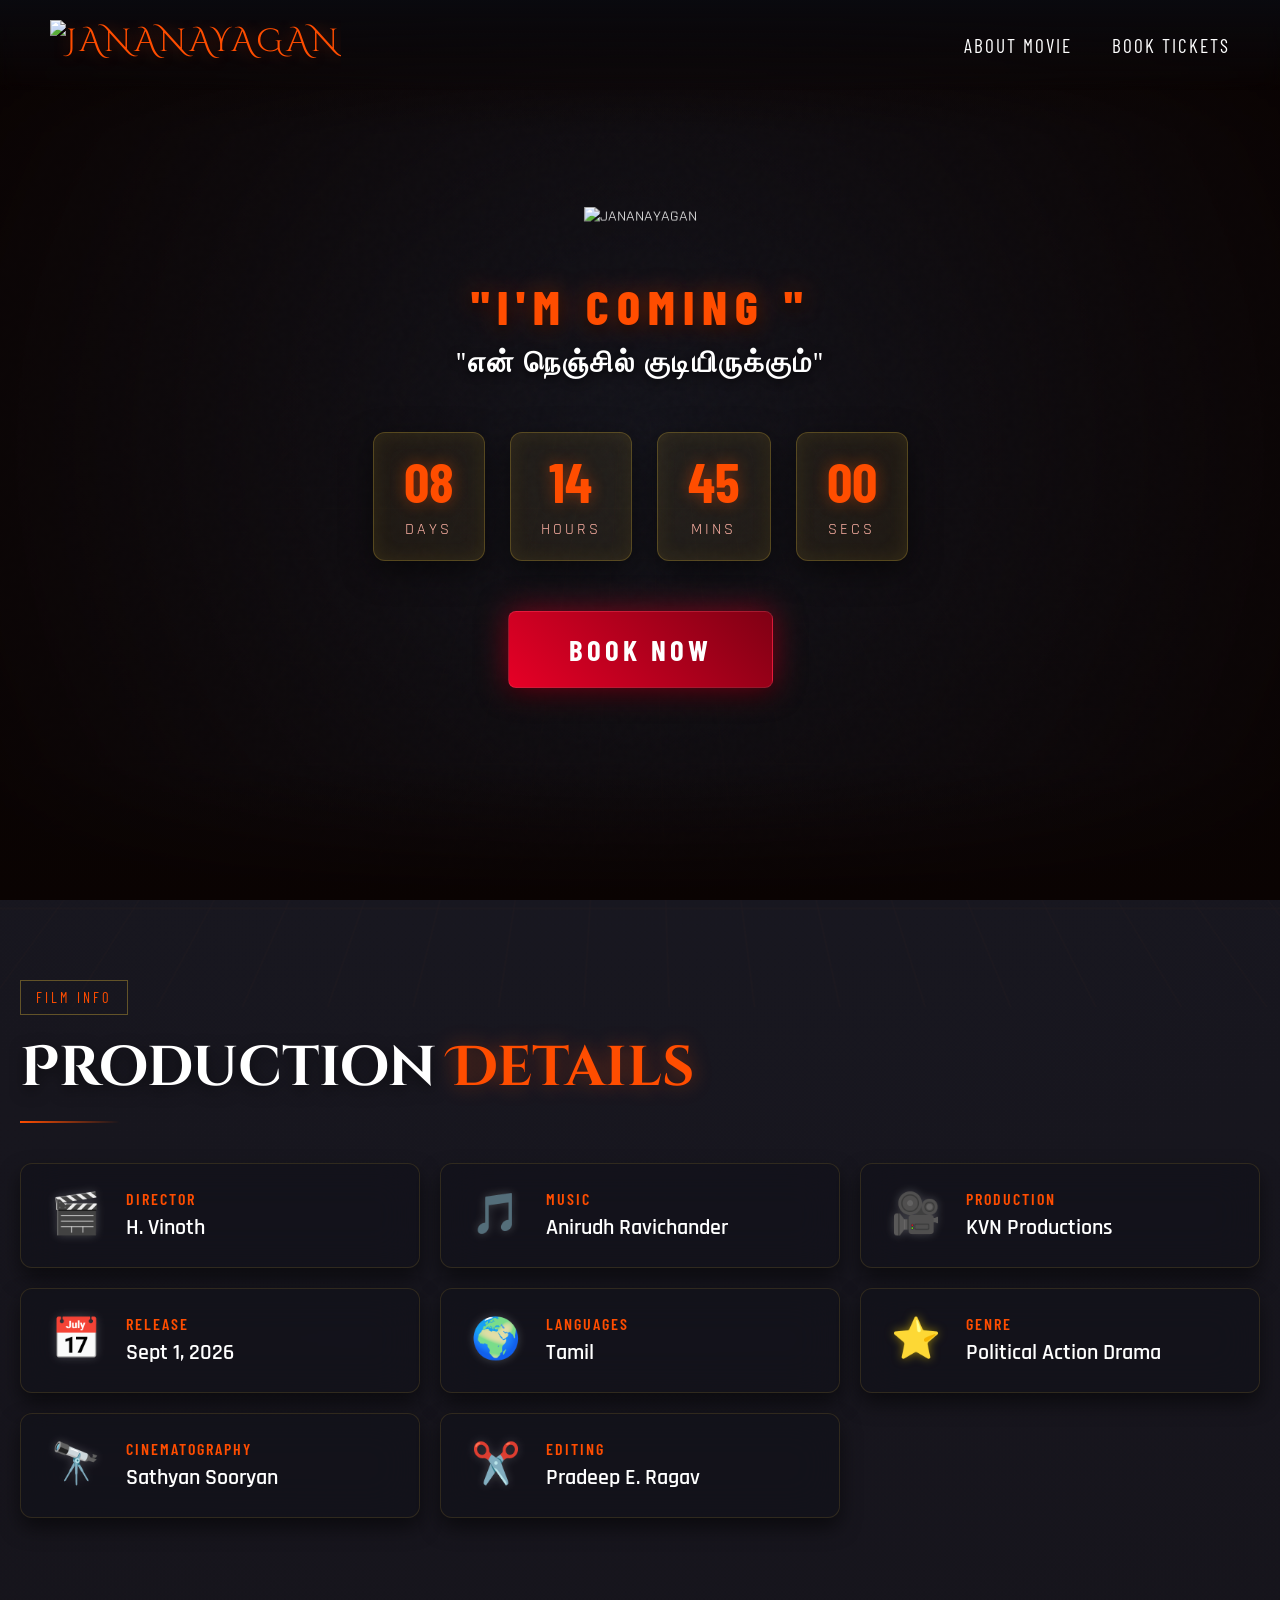
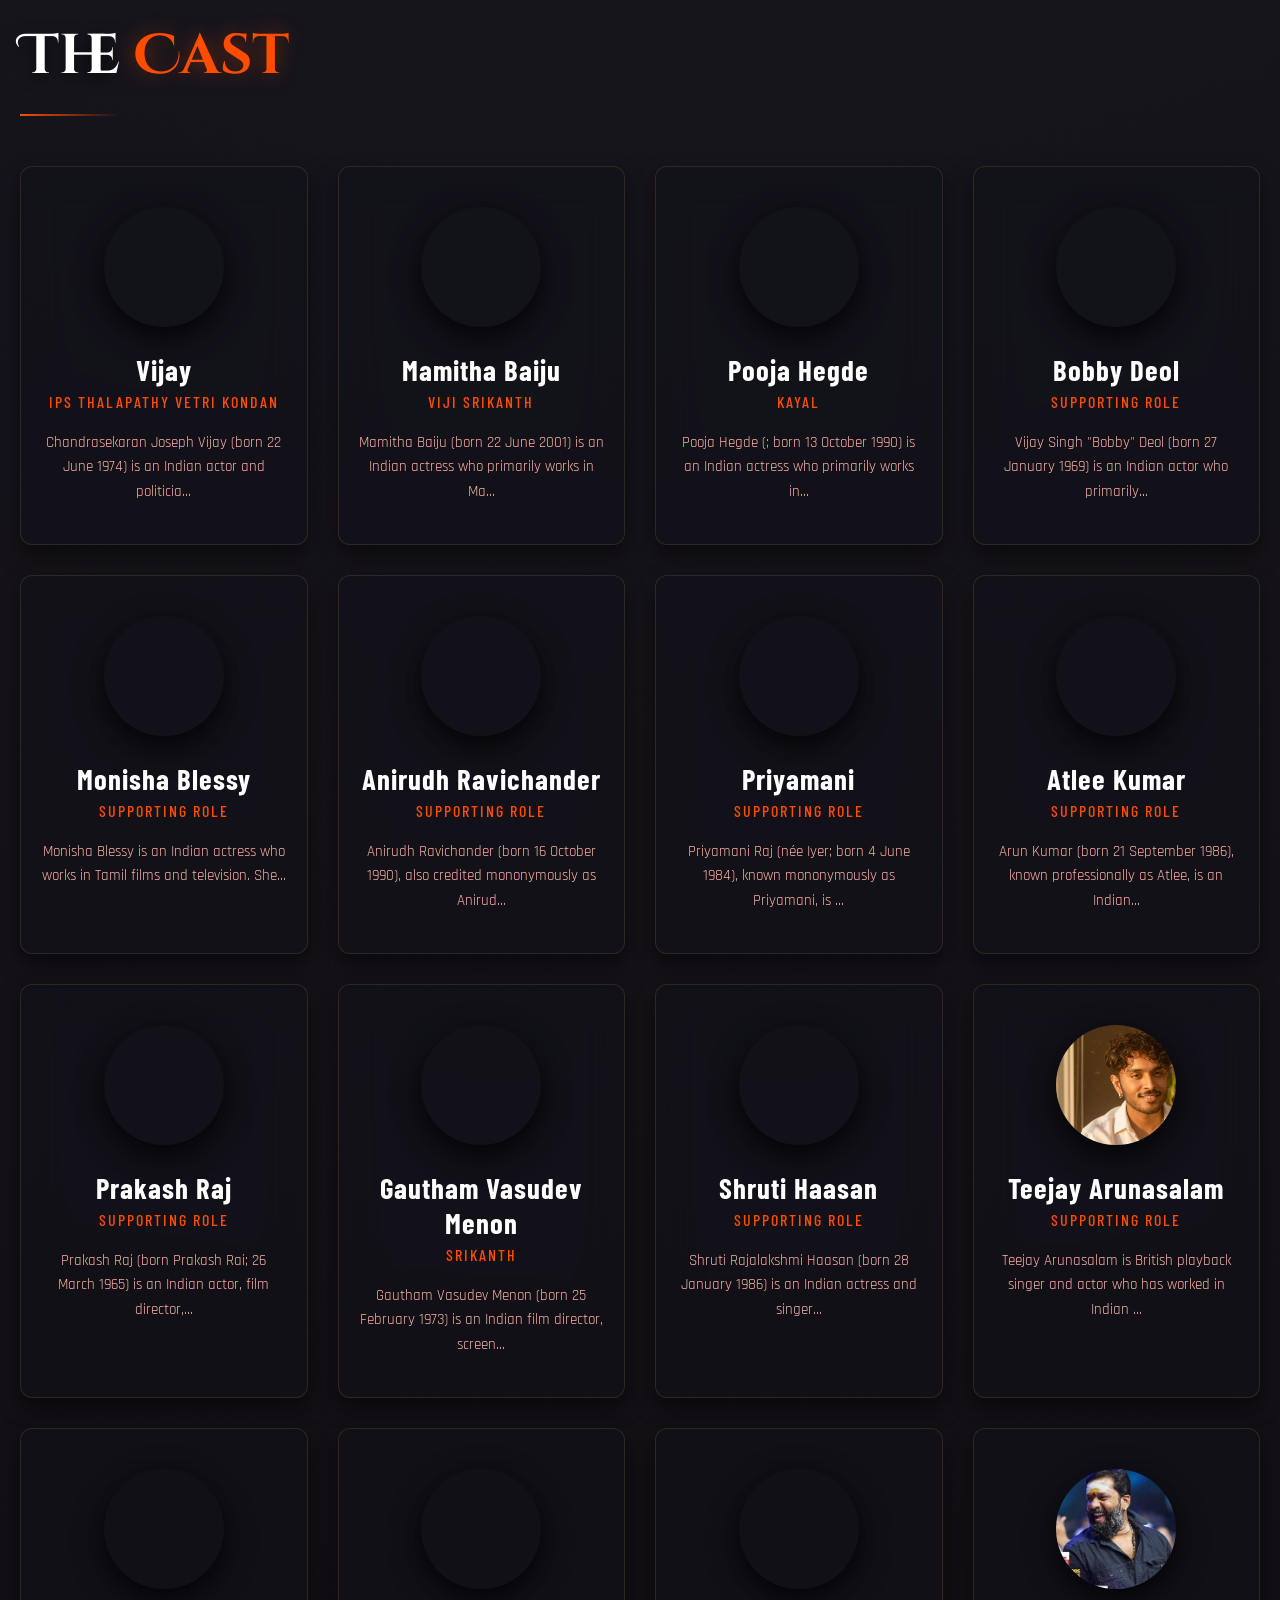
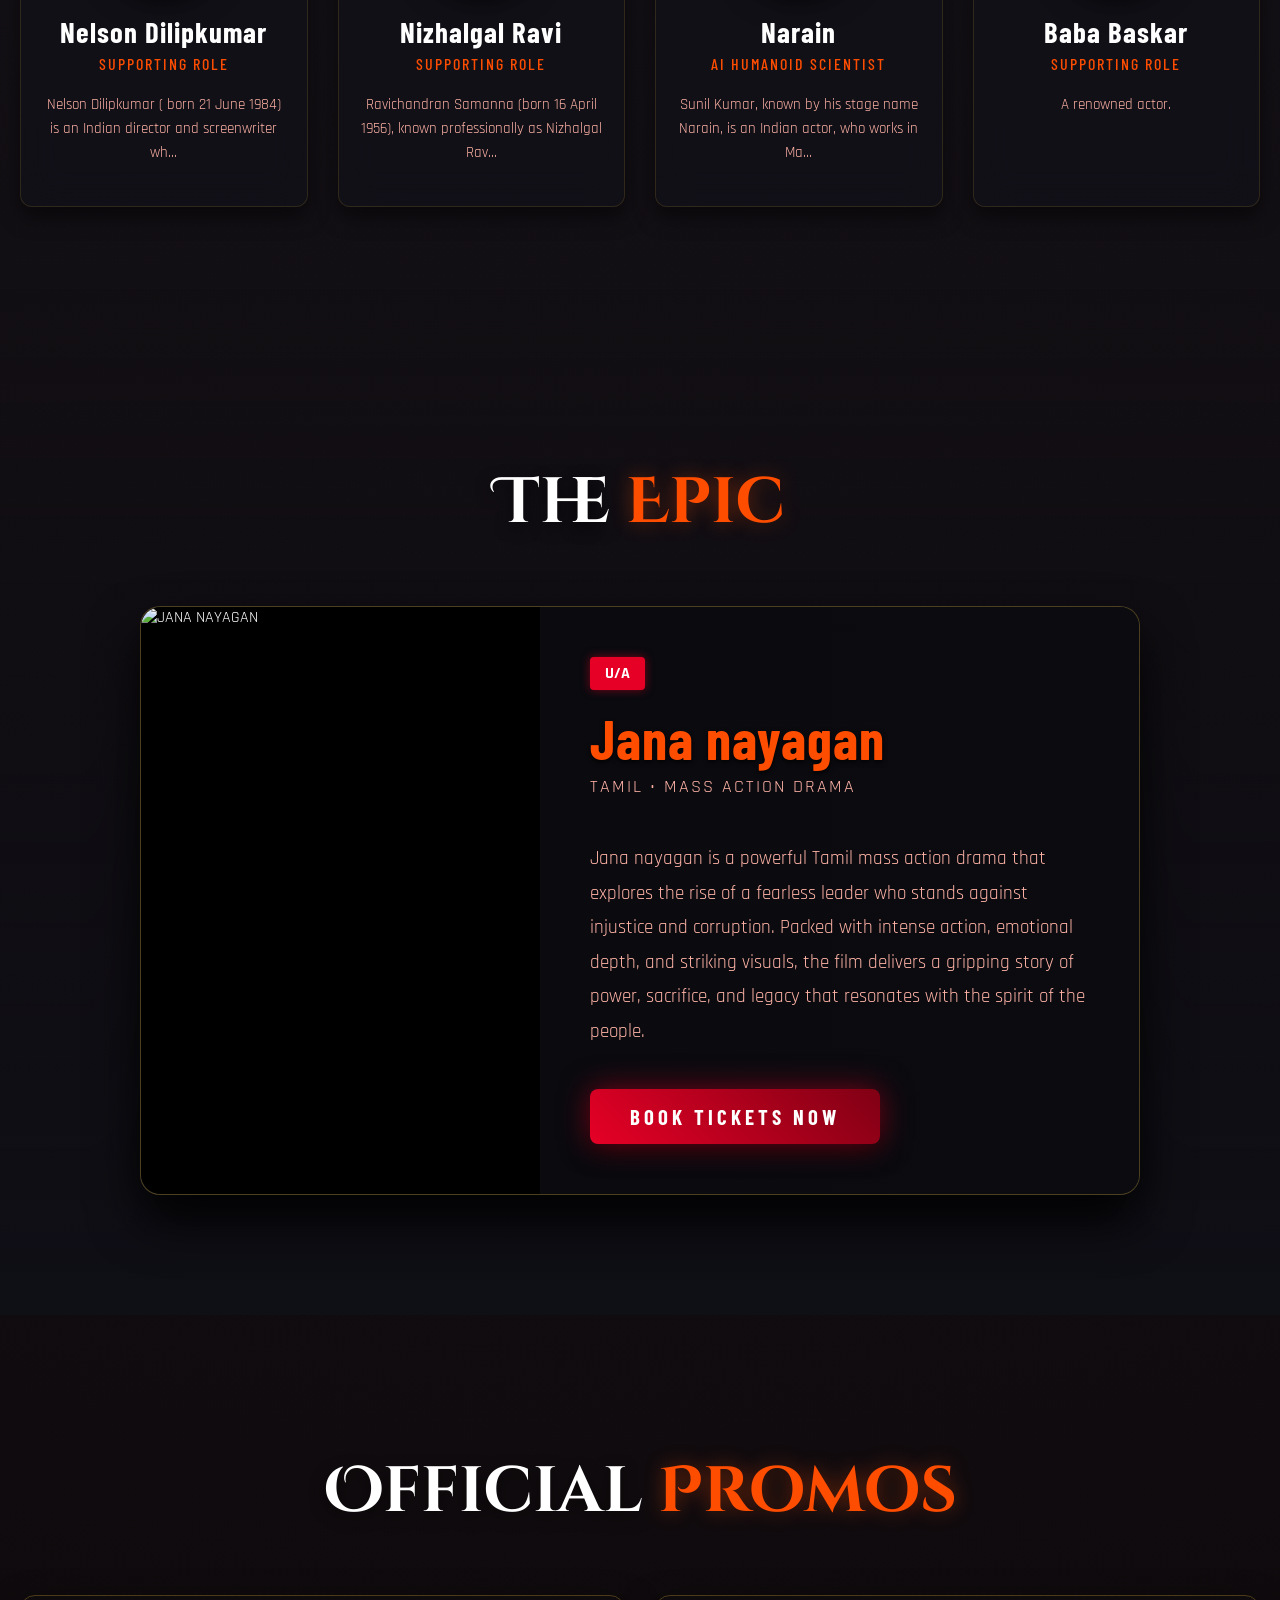
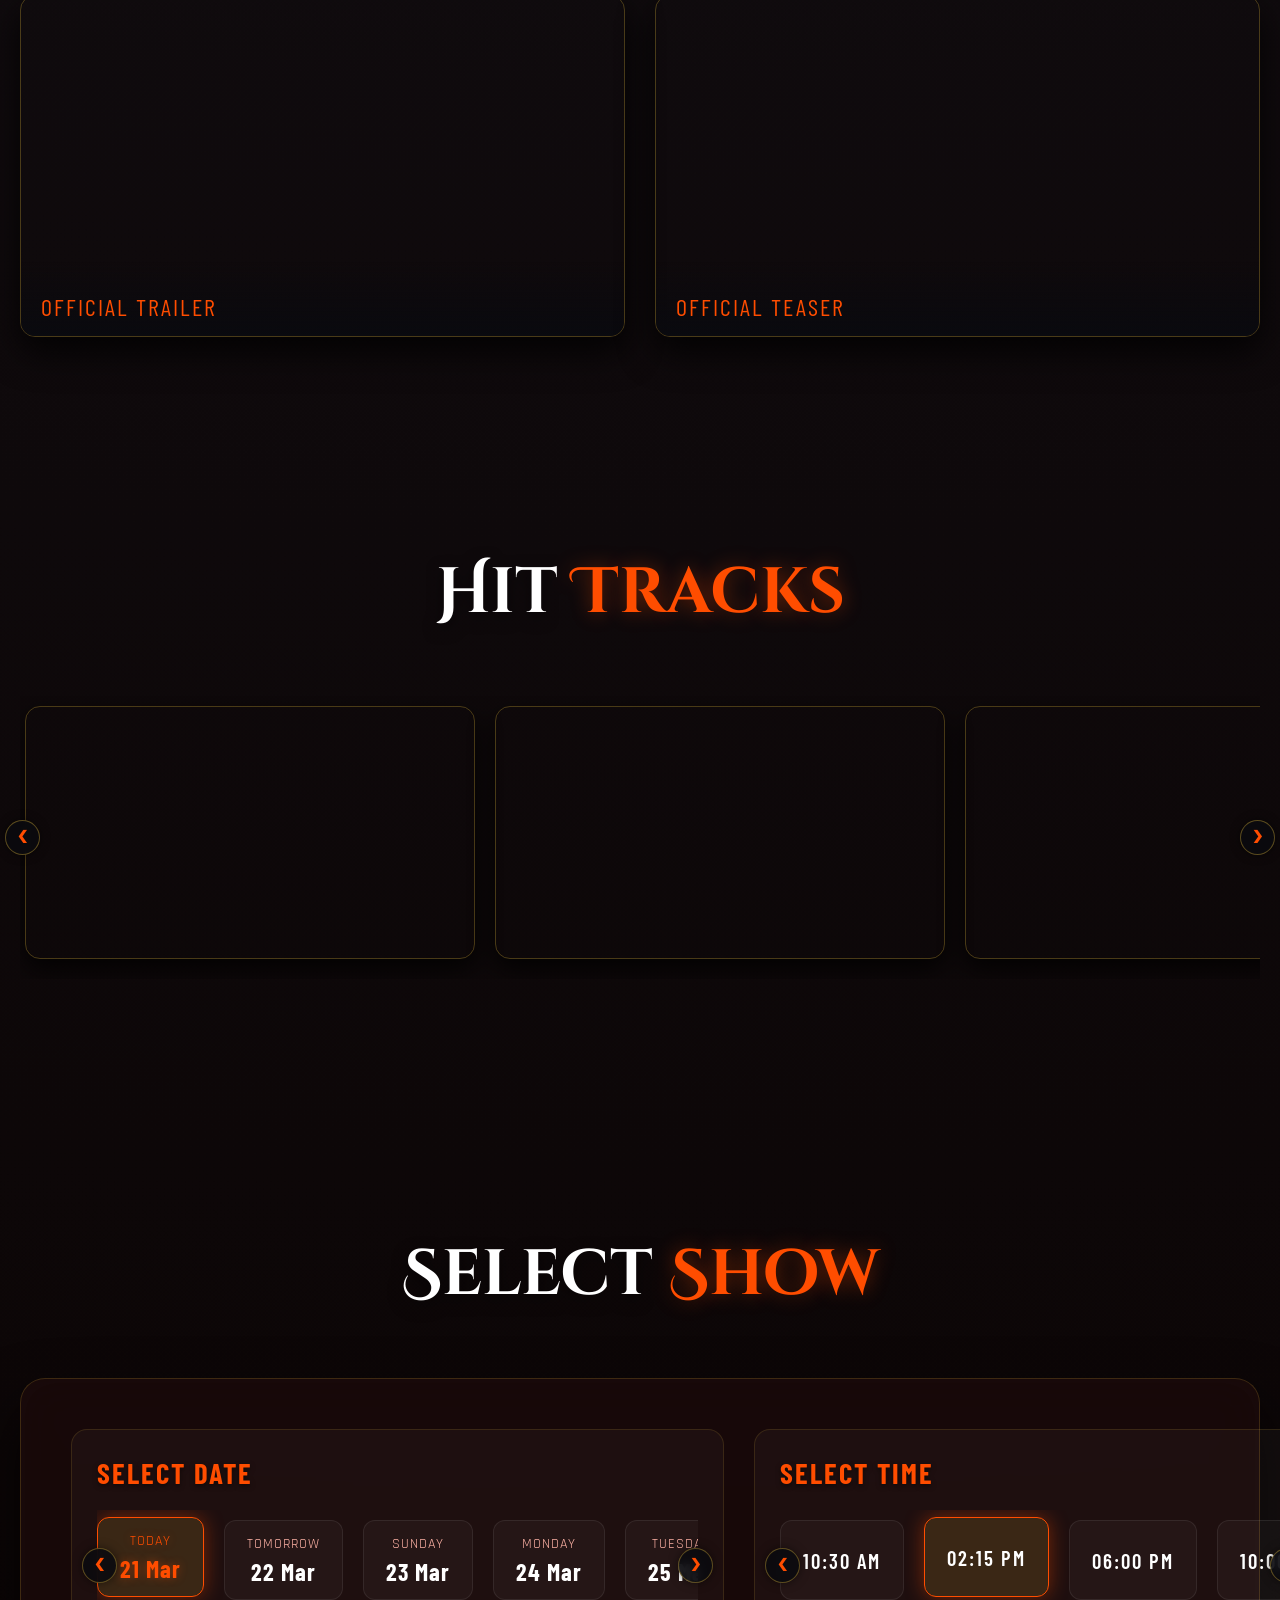
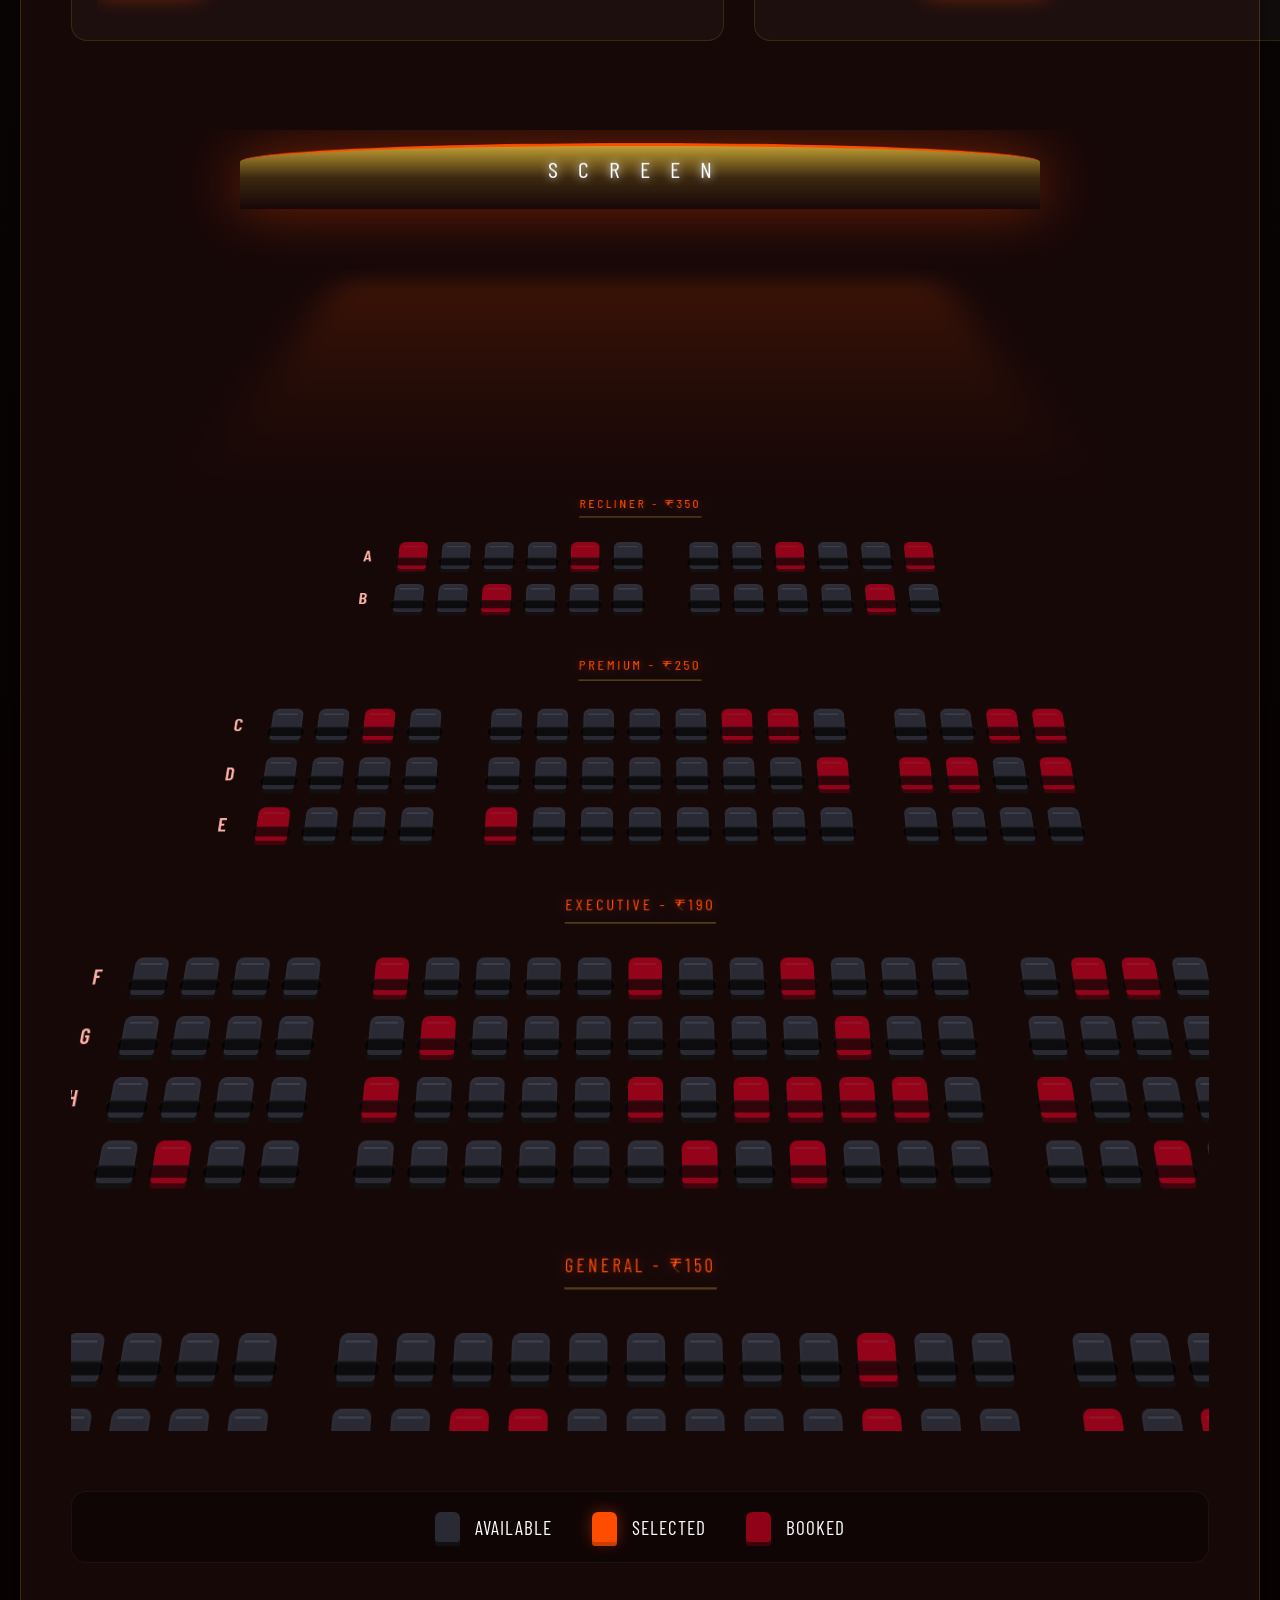
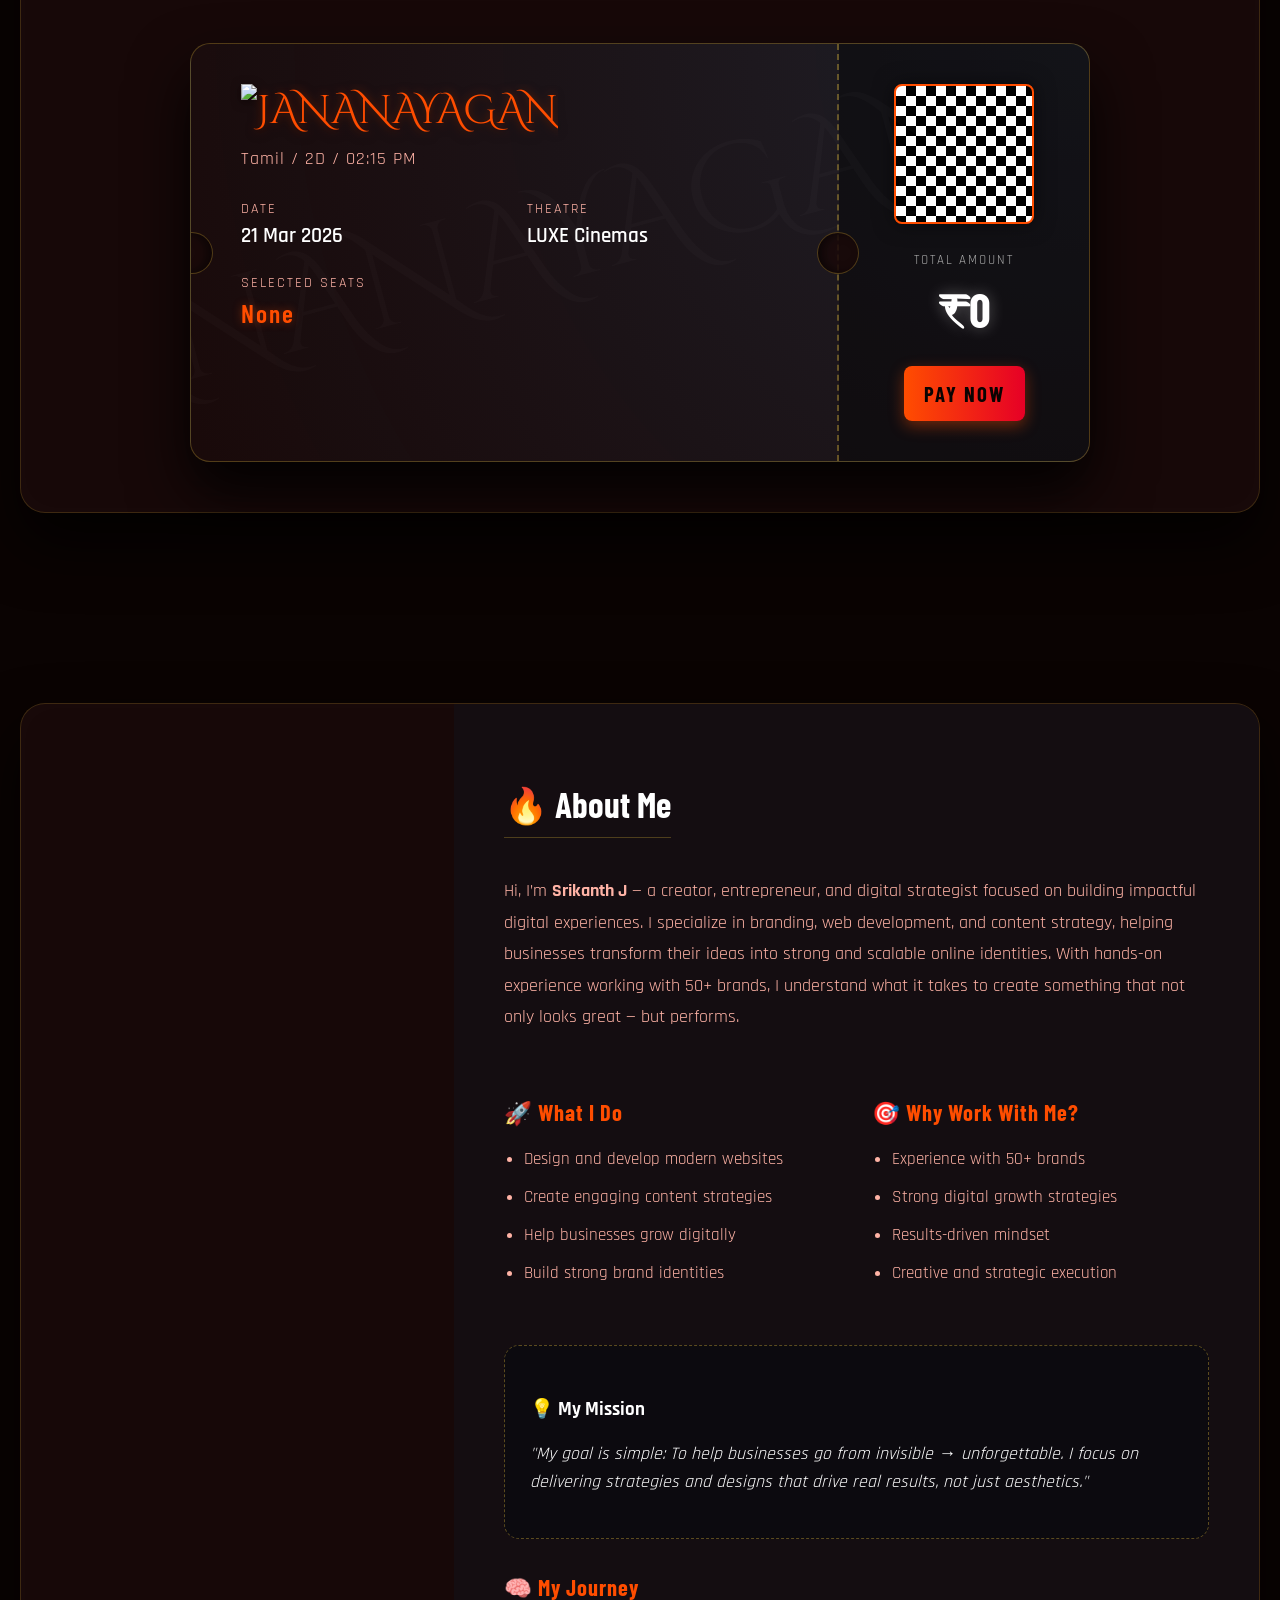
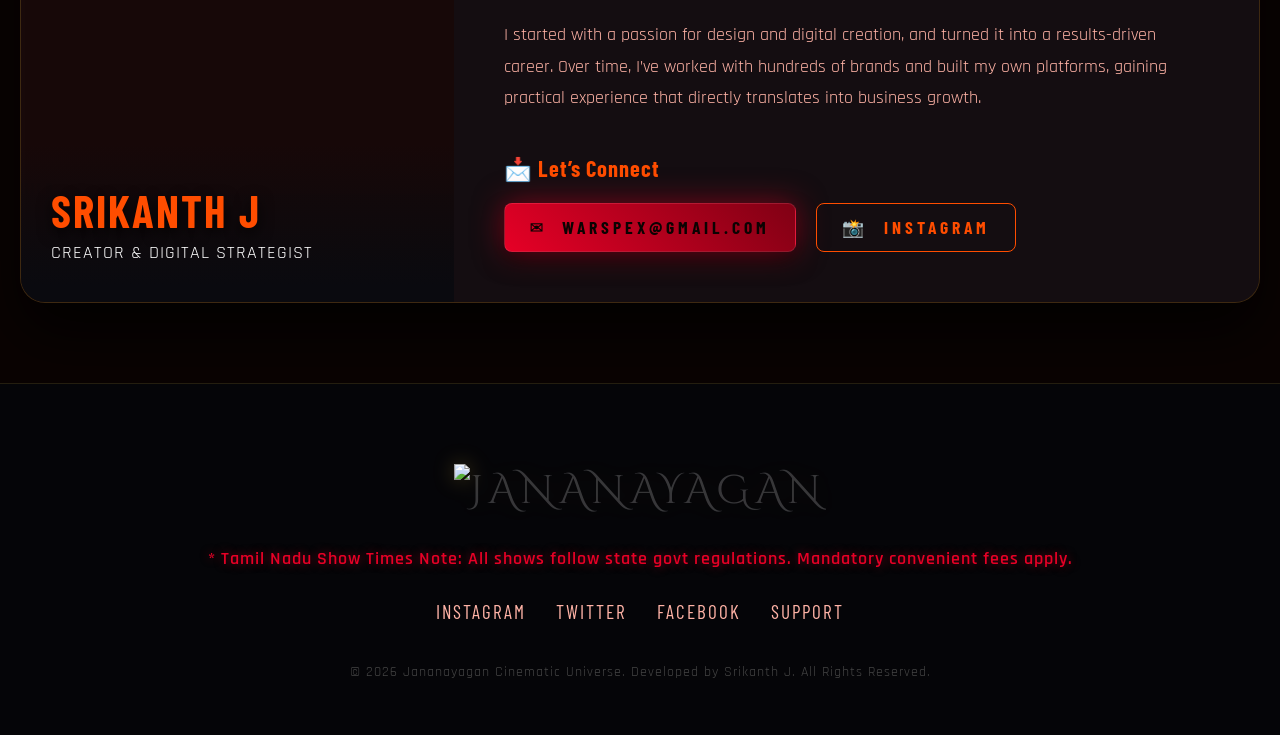
==== commit c2d40b72: "JN" ====
--- a/index.html
+++ b/index.html
@@ -5,6 +5,8 @@
     <meta charset="UTF-8">
     <meta name="viewport" content="width=device-width, initial-scale=1.0">
     <title>JANANAYAGAN | The Premium Cinema Experience</title>
+    <link rel="preload" href="style.css" as="style">
+    <link rel="preload" href="https://i.ibb.co/bjqVq6sy/Chat-GPT-Image-Mar-21-2026-10-19-37-PM.png" as="image">
     <link rel="preconnect" href="https://fonts.googleapis.com">
     <link rel="preconnect" href="https://fonts.gstatic.com" crossorigin>
     <link
@@ -59,7 +61,7 @@
     <section class="media-section fade-up" id="production" style="padding-top: 80px; padding-bottom: 20px;">
         <div style="margin-bottom: 40px;">
             <div style="display: inline-block; color: var(--gold); border: 1px solid rgba(212,175,55,0.4); padding: 8px 15px; font-family: var(--font-cond); letter-spacing: 3px; text-transform: uppercase; font-size: 0.9rem; margin-bottom: 15px;">Film Info</div>
-            <h2 class="section-title" style="text-align: left; margin-top: 0; margin-bottom: 15px; font-family: var(--font-hero); font-size: 3.5rem;">Production <span style="color: var(--gold);">Details</span></h2>
+            <h2 class="section-title" style="text-align: left; margin-top: 0; margin-bottom: 15px; font-family: var(--font-hero); font-size: clamp(28px, 5vw, 3.5rem);">Production <span style="color: var(--gold);">Details</span></h2>
             <div style="width: 100px; height: 2px; background: linear-gradient(to right, var(--gold), transparent);"></div>
         </div>
 
@@ -133,7 +135,7 @@
     <!-- Cast Section -->
     <section class="media-section fade-up" id="cast" style="padding-top: 80px; padding-bottom: 80px;">
         <div style="margin-bottom: 50px;">
-            <h2 class="section-title" style="text-align: left; margin-top: 0; margin-bottom: 20px; font-family: var(--font-hero); font-size: 3.5rem;">The <span style="color: var(--gold);">Cast</span></h2>
+            <h2 class="section-title" style="text-align: left; margin-top: 0; margin-bottom: 20px; font-family: var(--font-hero); font-size: clamp(28px, 5vw, 3.5rem);">The <span style="color: var(--gold);">Cast</span></h2>
             <div style="width: 100px; height: 2px; background: linear-gradient(to right, var(--gold), transparent);"></div>
         </div>
 
@@ -347,18 +349,6 @@
                 <p style="color: var(--text-muted); font-size: 0.95rem; line-height: 1.6; margin: 0;">A renowned actor.</p>
             </div>
 
-            <div class="glass-panel cast-card" style="padding: 40px 20px; text-align: center; border-radius: 12px; background: rgba(18,18,26,0.6); box-shadow: 0 10px 20px rgba(0,0,0,0.5); border: 1px solid rgba(212,175,55,0.15); transition: 0.3s; display: flex; flex-direction: column; align-items: center;" onmouseover="this.style.borderColor='var(--gold)'; this.style.transform='translateY(-5px)';" onmouseout="this.style.borderColor='rgba(212,175,55,0.15)'; this.style.transform='translateY(0)';">
-                
-                <div style="width: 120px; height: 120px; border-radius: 50%; margin-bottom: 25px; box-shadow: 0 10px 30px rgba(0,0,0,0.8); position: relative; border: 2px solid var(--gold);">
-                    <div style="width: 100%; height: 100%; border-radius: 50%; background-color: transparent; border: 2px solid var(--gold); display: flex; align-items: center; justify-content: center; font-size: 2rem; color: var(--gold); font-family: var(--font-hero);">
-                        JD
-                    </div>
-                </div>
-                
-                <h3 style="color: white; font-family: var(--font-cond); font-size: 1.8rem; margin: 0 0 5px 0; letter-spacing: 1px;">Jaydeep Dabgar</h3>
-                <h4 style="color: var(--gold); font-family: var(--font-cond); font-size: 1rem; margin: 0 0 20px 0; letter-spacing: 2px; font-weight: 500;">SUPPORTING ROLE</h4>
-                <p style="color: var(--text-muted); font-size: 0.95rem; line-height: 1.6; margin: 0;">A renowned actor.</p>
-            </div>
 
         </div>
     </section>
@@ -384,7 +374,7 @@
                     style="position: relative; z-index: 4; background: linear-gradient(to right, rgba(10,10,15,1) 0%, rgba(10,10,15,0.8) 100%);">
                     <span class="movie-rating"
                         style="width: max-content; margin-bottom: 20px; padding: 6px 15px; font-size: 1rem;">U/A</span>
-                    <h3 class="movie-title" style="font-size: 3.5rem; margin-bottom: 10px; line-height: 1;">Jana nayagan
+                    <h3 class="movie-title" style="font-size: clamp(1.5rem, 5vw, 3.5rem); margin-bottom: 10px; line-height: 1;">Jana nayagan
                     </h3>
                     <p class="movie-genre" style="font-size: 1.1rem; margin-bottom: 25px; letter-spacing: 2px;">Tamil •
                         Mass Action Drama</p>
@@ -546,7 +536,7 @@
             <div class="booking-summary-wrapper fade-up">
                 <div class="ticket">
                     <div class="ticket-left">
-                        <div class="ticket-movie"><img
+                        <div class="ticket-movie"><img loading="lazy"
                                 src="https://i.ibb.co/bjqVq6sy/Chat-GPT-Image-Mar-21-2026-10-19-37-PM.png"
                                 alt="JANANAYAGAN"
                                 style="height: 40px; margin-bottom: 5px; filter: drop-shadow(0 2px 5px rgba(0,0,0,0.5));">
@@ -595,7 +585,7 @@
                 <div
                     style="position: absolute; bottom: 0; left: 0; width: 100%; padding: 40px 30px 20px; background: linear-gradient(to top, rgba(10,10,15,1) 10%, transparent);">
                     <h3
-                        style="font-family: var(--font-cond); font-size: 2.8rem; color: var(--gold); letter-spacing: 2px; margin: 0; text-shadow: 0 5px 15px rgba(0,0,0,0.9);">
+                        style="font-family: var(--font-cond); font-size: clamp(1.2rem, 5vw, 2.8rem); color: var(--gold); letter-spacing: 2px; margin: 0; text-shadow: 0 5px 15px rgba(0,0,0,0.9);">
                         SRIKANTH J</h3>
                     <p
                         style="color: #fff; font-size: 1.1rem; letter-spacing: 1px; text-transform: uppercase; margin-top: 5px;">
@@ -605,7 +595,7 @@
 
             <div class="dev-content" style="flex: 1; padding: 50px; text-align: left; background: rgba(18,18,26,0.5);">
                 <h2
-                    style="font-family: var(--font-cond); font-size: 2.2rem; color: #fff; margin-bottom: 20px; border-bottom: 1px solid rgba(212,175,55,0.3); padding-bottom: 10px; display: inline-block;">
+                    style="font-family: var(--font-cond); font-size: clamp(1.6rem, 6vw, 2.2rem); color: #fff; margin-bottom: 20px; border-bottom: 1px solid rgba(212,175,55,0.3); padding-bottom: 10px; display: inline-block;">
                     🔥 About Me</h2>
                 <p style="color: var(--text-muted); line-height: 1.8; font-size: 1.1rem; margin-bottom: 35px;">
                     Hi, I’m <strong>Srikanth J</strong> — a creator, entrepreneur, and digital strategist focused on
@@ -678,7 +668,7 @@
 
     <footer>
         <div class="footer-logo">
-            <img src="https://i.ibb.co/bjqVq6sy/Chat-GPT-Image-Mar-21-2026-10-19-37-PM.png" alt="JANANAYAGAN"
+            <img loading="lazy" src="https://i.ibb.co/bjqVq6sy/Chat-GPT-Image-Mar-21-2026-10-19-37-PM.png" alt="JANANAYAGAN"
                 style="height: 60px; filter: drop-shadow(0 0 10px rgba(212,175,55,0.3));">
         </div>
         <div class="footer-note">* Tamil Nadu Show Times Note: All shows follow state govt regulations. Mandatory
--- a/style.css
+++ b/style.css
@@ -45,6 +45,7 @@
             border-radius: 50%;
             box-shadow: 0 0 10px var(--gold);
             animation: rise linear infinite;
+            will-change: transform, opacity;
         }
         @keyframes rise {
             0% { transform: translateY(0) scale(1); opacity: 0; }
@@ -1115,7 +1116,8 @@
         @media (max-width: 768px) {
             .video-background iframe { transform: scale(1.1); }
             nav { padding: 14px 20px; }
-            .nav-links { display: none; }
+            .nav-links { gap: 15px; }
+            .nav-links a { font-size: 0.9rem; }
             .logo img { height: 38px !important; }
             .hero-content img { max-height: 160px !important; }
             .title-3d { font-size: 13vw; }
@@ -1163,7 +1165,7 @@
         /* Mobile Phones (max 480px) */
         @media (max-width: 480px) {
             .video-background iframe { transform: scale(1.1); }
-            nav { padding: 12px 15px; }
+            nav { padding: 12px 15px; flex-wrap: wrap; justify-content: center; gap: 10px; }
             .logo img { height: 32px !important; }
             .hero-content img { max-height: 120px !important; margin-bottom: 10px !important; }
             .tagline { font-size: 1.8rem; letter-spacing: 2px; }
@@ -1173,7 +1175,7 @@
             .time-box span { font-size: 1.6rem; }
             .time-box label { font-size: 0.65rem; margin-top: 4px; }
             .btn-primary { padding: 12px 28px; font-size: 1.2rem; letter-spacing: 2px; width: 100%; max-width: 280px; }
-            .section-title { font-size: 1.8rem; margin-bottom: 25px; }
+            .section-title { font-size: 28px; margin-bottom: 25px; }
             .now-showing, .booking-section { padding: 50px 12px; }
             .movie-card { width: 92vw; height: 380px; }
             .movie-title { font-size: 1.6rem; }
--- a/style.css
+++ b/style.css
@@ -45,6 +45,7 @@
             border-radius: 50%;
             box-shadow: 0 0 10px var(--gold);
             animation: rise linear infinite;
+            will-change: transform, opacity;
         }
         @keyframes rise {
             0% { transform: translateY(0) scale(1); opacity: 0; }
@@ -1115,7 +1116,8 @@
         @media (max-width: 768px) {
             .video-background iframe { transform: scale(1.1); }
             nav { padding: 14px 20px; }
-            .nav-links { display: none; }
+            .nav-links { gap: 15px; }
+            .nav-links a { font-size: 0.9rem; }
             .logo img { height: 38px !important; }
             .hero-content img { max-height: 160px !important; }
             .title-3d { font-size: 13vw; }
@@ -1163,7 +1165,7 @@
         /* Mobile Phones (max 480px) */
         @media (max-width: 480px) {
             .video-background iframe { transform: scale(1.1); }
-            nav { padding: 12px 15px; }
+            nav { padding: 12px 15px; flex-wrap: wrap; justify-content: center; gap: 10px; }
             .logo img { height: 32px !important; }
             .hero-content img { max-height: 120px !important; margin-bottom: 10px !important; }
             .tagline { font-size: 1.8rem; letter-spacing: 2px; }
@@ -1173,7 +1175,7 @@
             .time-box span { font-size: 1.6rem; }
             .time-box label { font-size: 0.65rem; margin-top: 4px; }
             .btn-primary { padding: 12px 28px; font-size: 1.2rem; letter-spacing: 2px; width: 100%; max-width: 280px; }
-            .section-title { font-size: 1.8rem; margin-bottom: 25px; }
+            .section-title { font-size: 28px; margin-bottom: 25px; }
             .now-showing, .booking-section { padding: 50px 12px; }
             .movie-card { width: 92vw; height: 380px; }
             .movie-title { font-size: 1.6rem; }
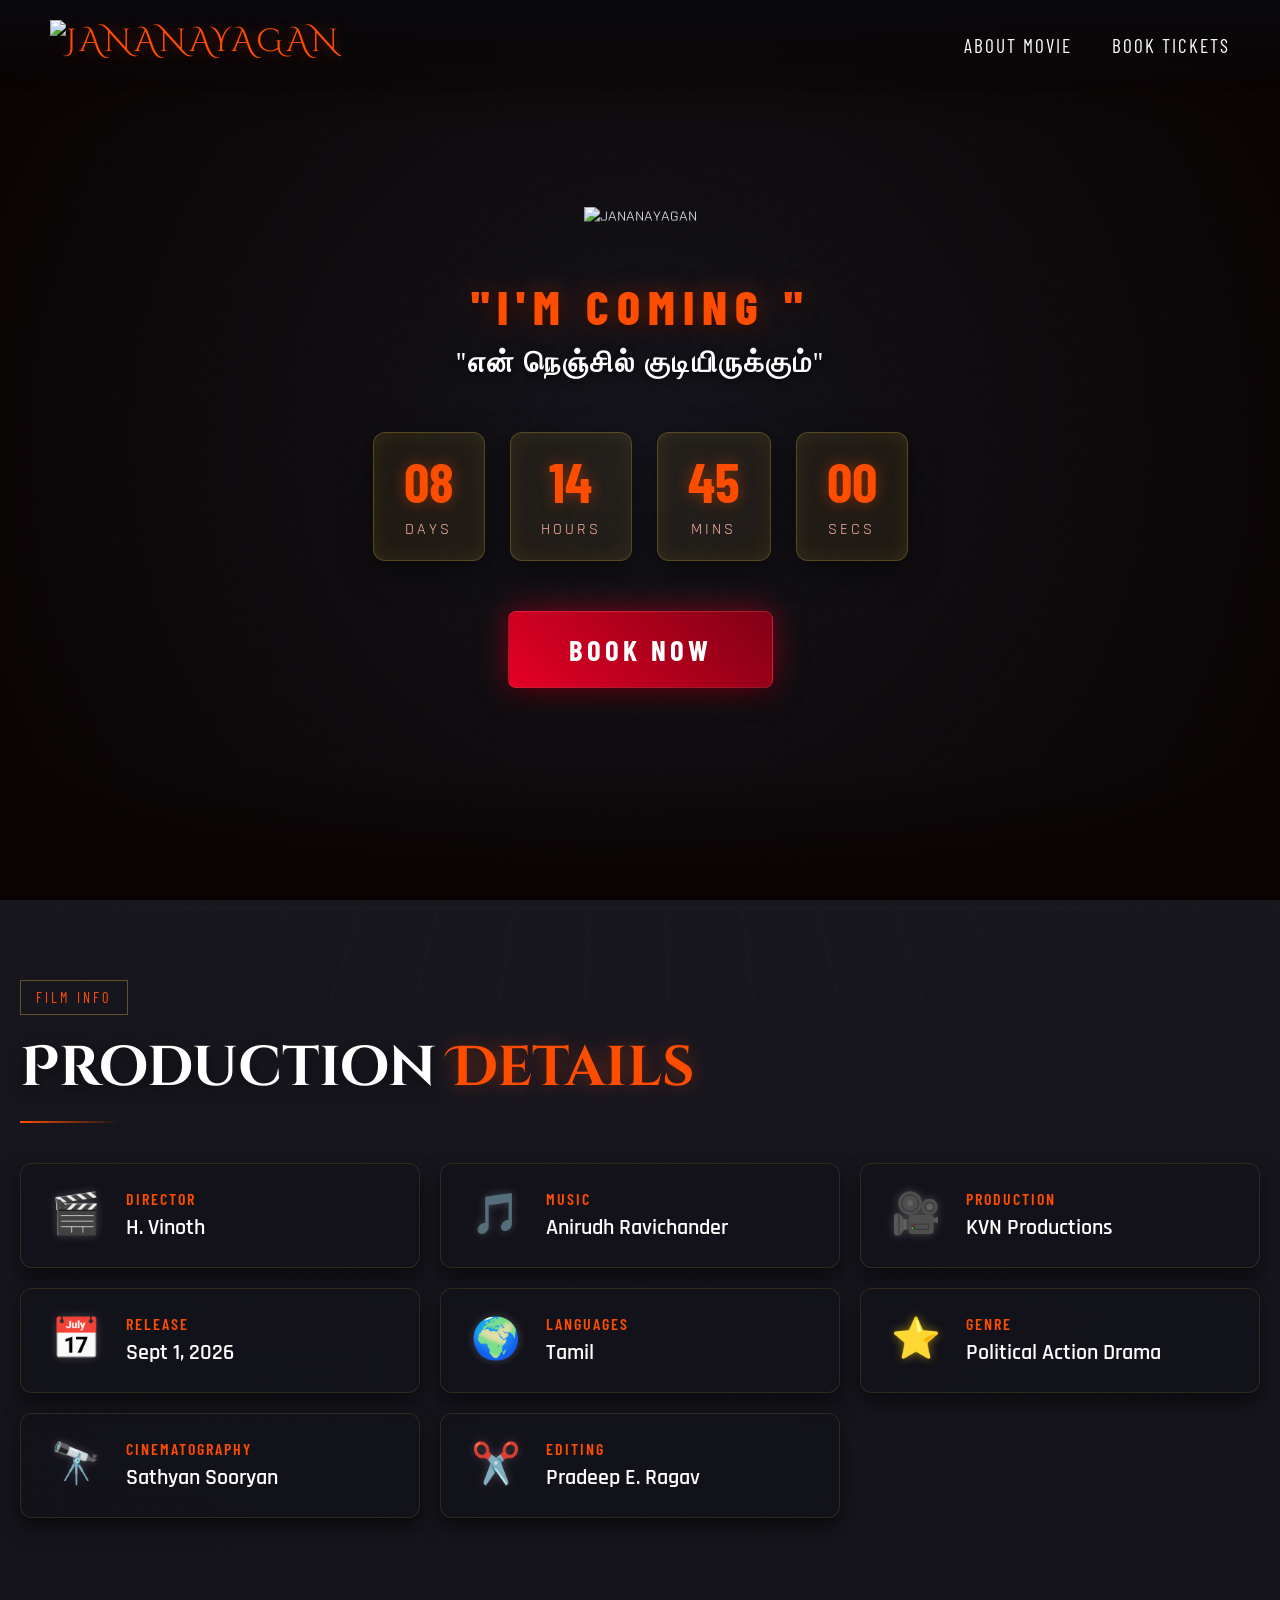
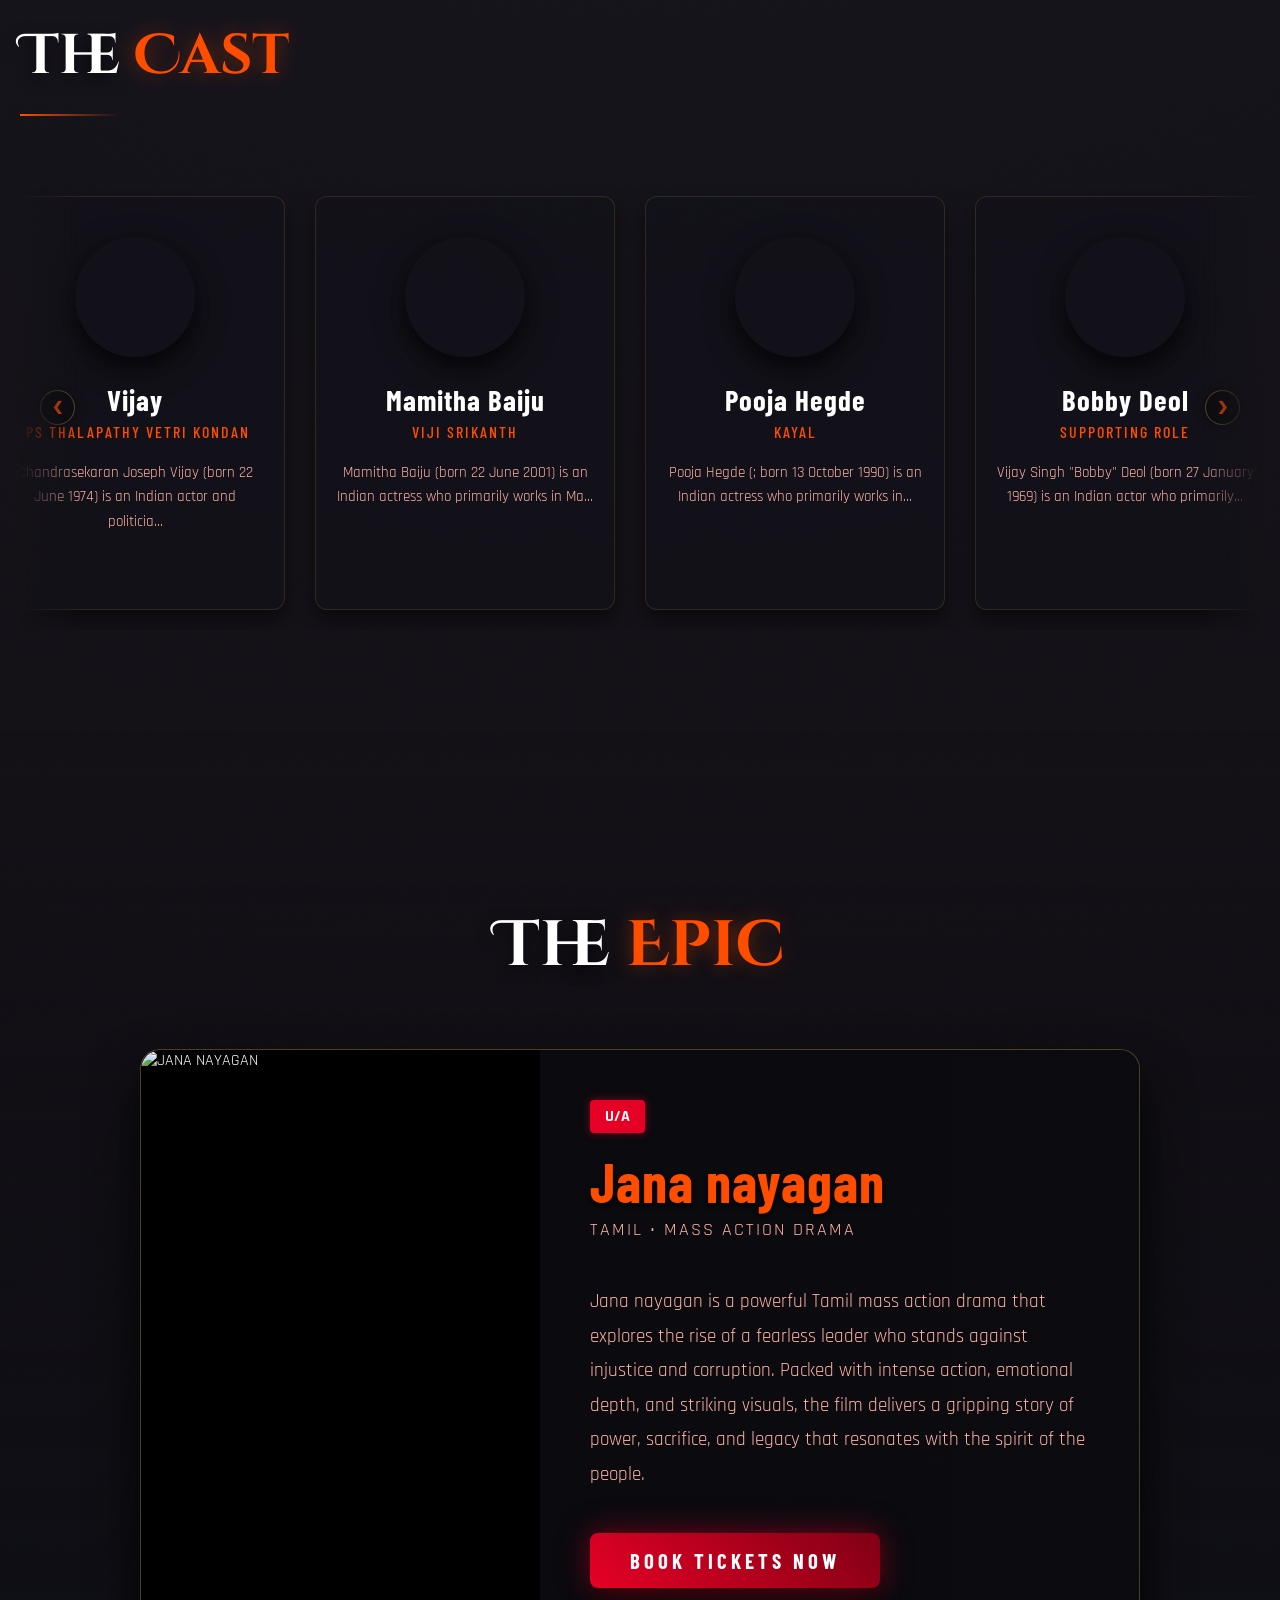
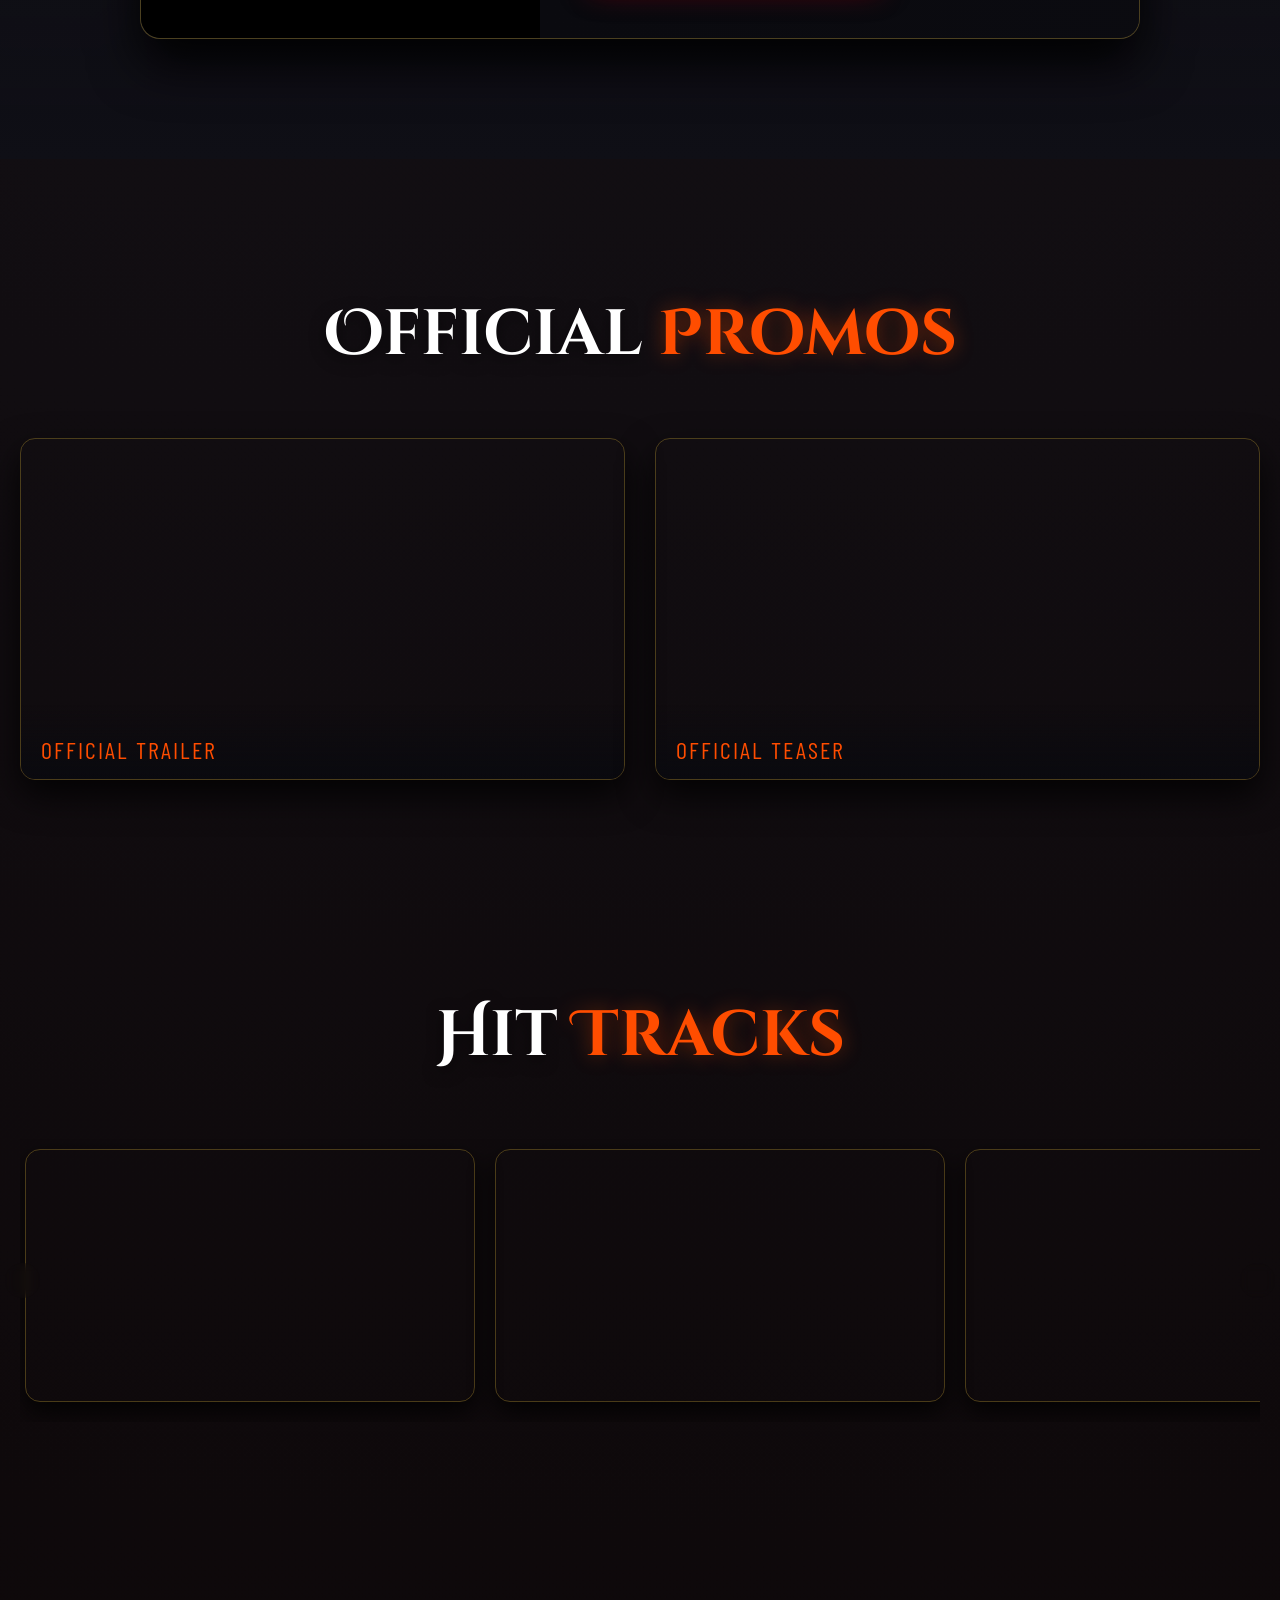
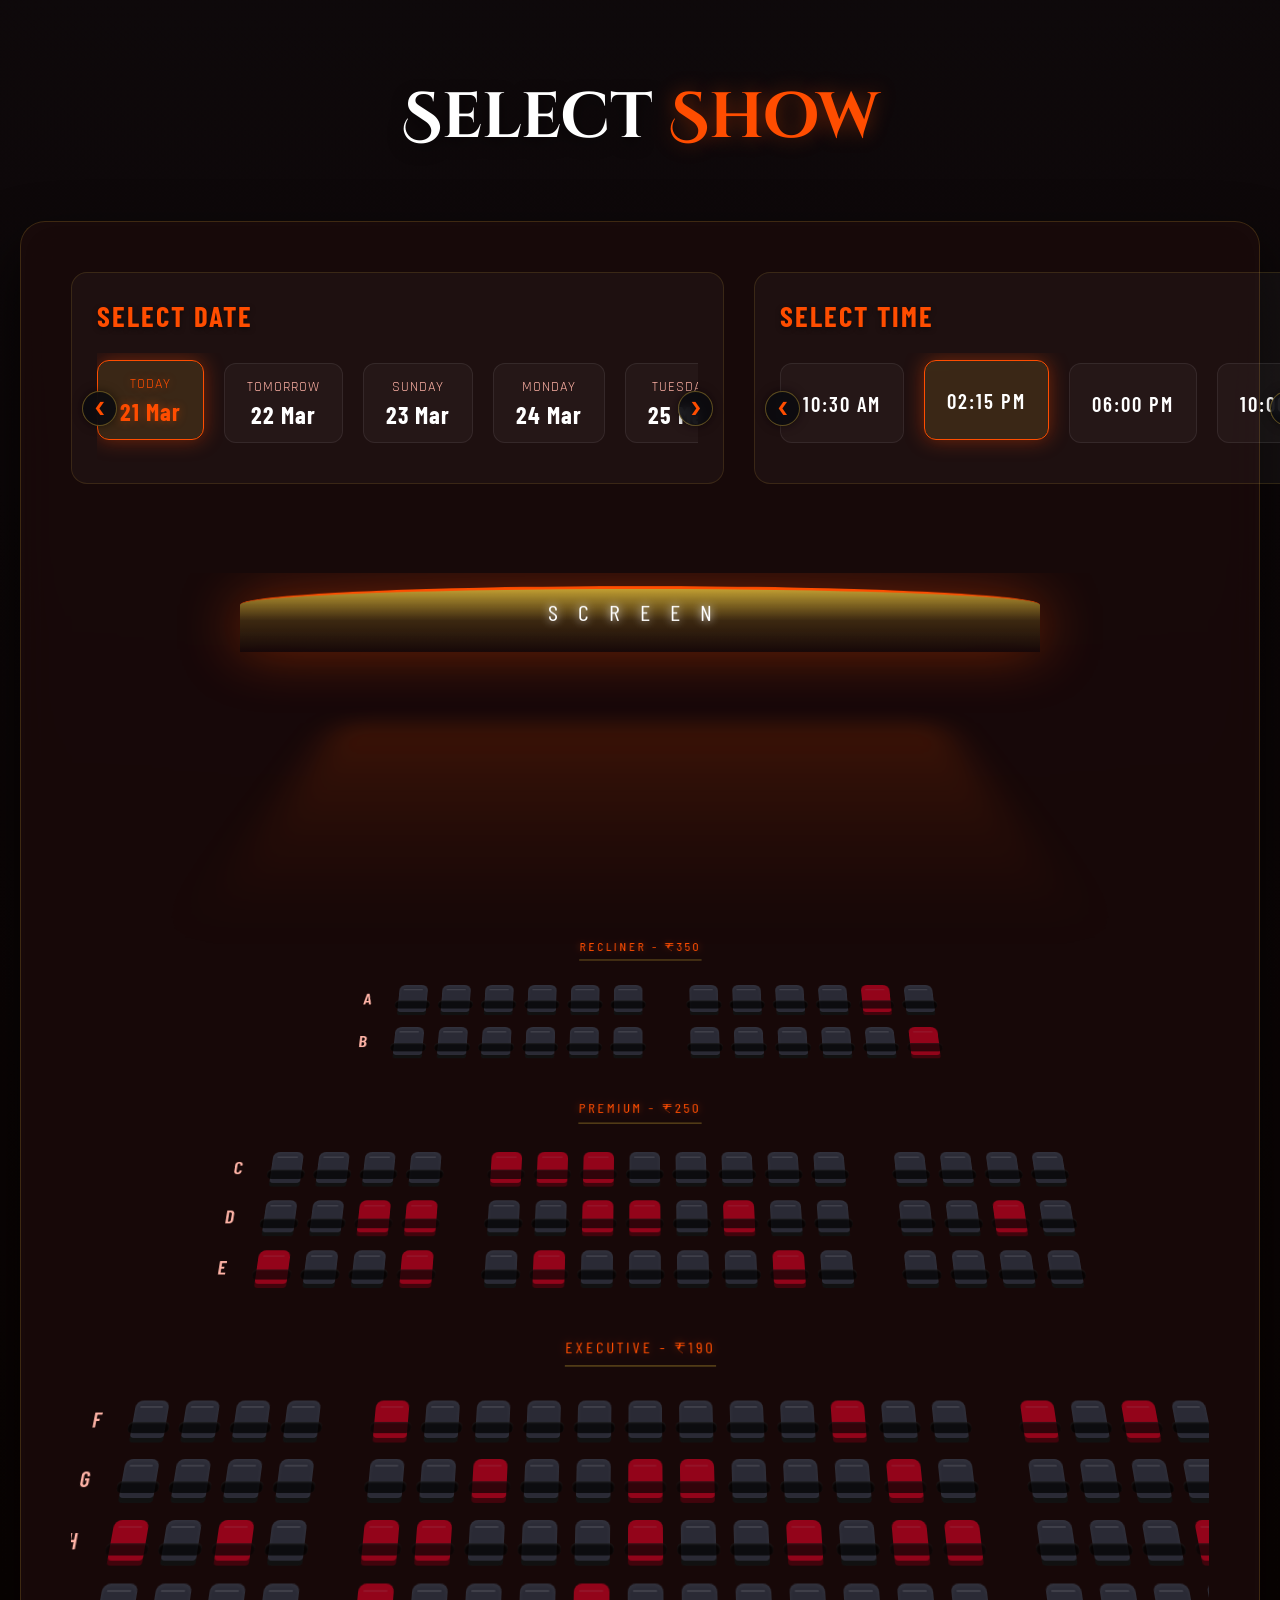
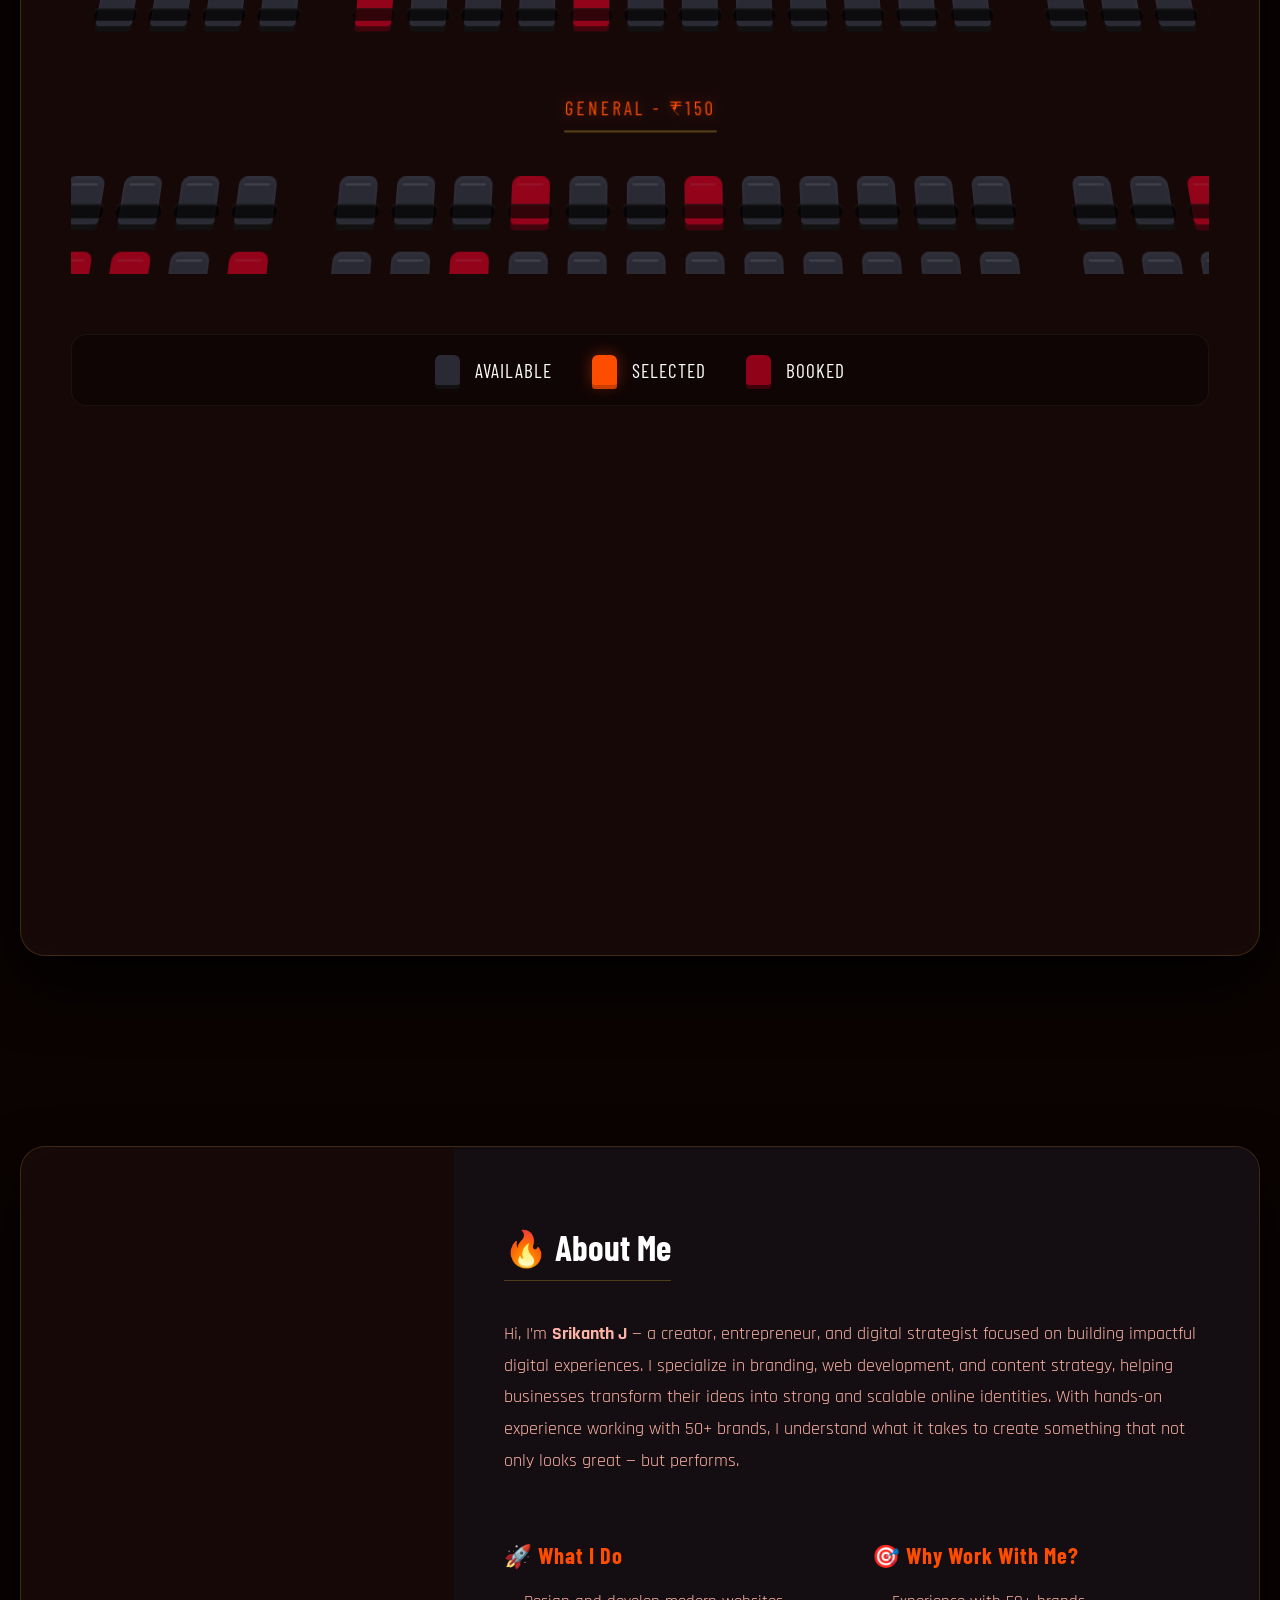
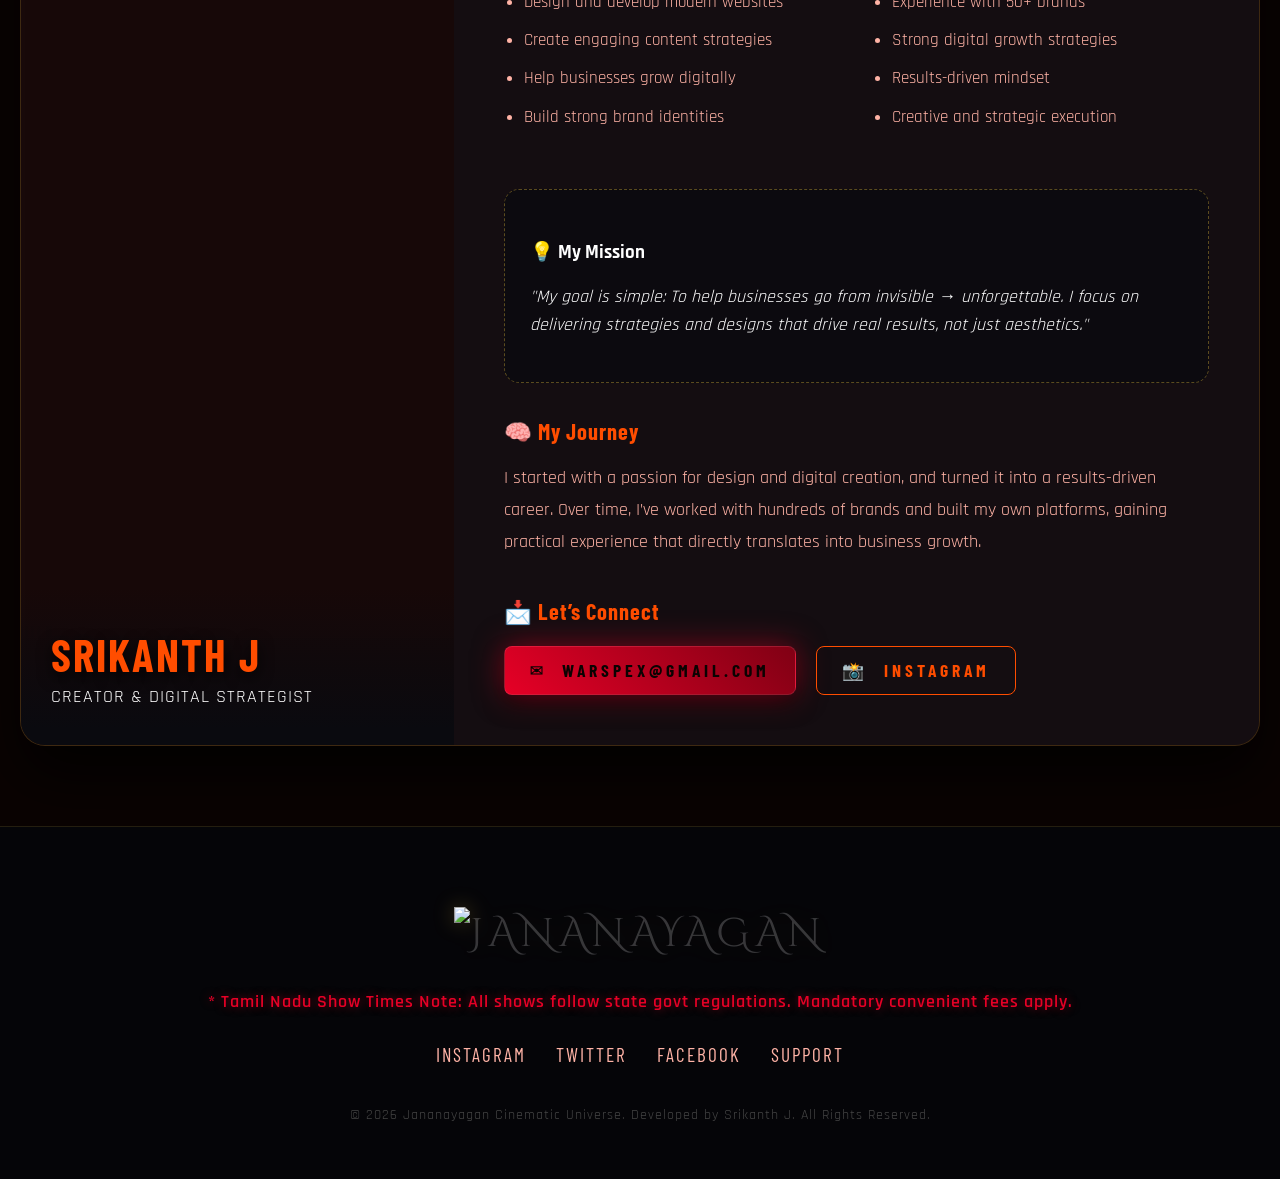
==== commit ca82bcbd: "Jana-nayagan" ====
--- a/index.html
+++ b/index.html
@@ -139,7 +139,9 @@
             <div style="width: 100px; height: 2px; background: linear-gradient(to right, var(--gold), transparent);"></div>
         </div>
 
-        <div style="display: grid; grid-template-columns: repeat(auto-fill, minmax(280px, 1fr)); gap: 30px;">
+        <div class="scroll-wrapper cast-scroll-wrapper" style="margin-top: 30px; position: relative; width: 100%; padding: 20px 0; -webkit-mask-image: linear-gradient(to right, transparent, black 5%, black 95%, transparent); mask-image: linear-gradient(to right, transparent, black 5%, black 95%, transparent);">
+            <button class="nav-arrow left" style="left: 20px; z-index: 20;" onclick="scrollCast(this, -400)">&#10094;</button>
+            <div class="scroll-container" id="cast-scroll-container" style="scroll-behavior: auto; scroll-snap-type: none; gap: 0;">
 
             <div class="glass-panel cast-card" style="padding: 40px 20px; text-align: center; border-radius: 12px; background: rgba(18,18,26,0.6); box-shadow: 0 10px 20px rgba(0,0,0,0.5); border: 1px solid rgba(212,175,55,0.15); transition: 0.3s; display: flex; flex-direction: column; align-items: center;" onmouseover="this.style.borderColor='var(--gold)'; this.style.transform='translateY(-5px)';" onmouseout="this.style.borderColor='rgba(212,175,55,0.15)'; this.style.transform='translateY(0)';">
                 
@@ -349,7 +351,8 @@
                 <p style="color: var(--text-muted); font-size: 0.95rem; line-height: 1.6; margin: 0;">A renowned actor.</p>
             </div>
 
-
+            </div>
+            <button class="nav-arrow right" style="right: 20px; z-index: 20;" onclick="scrollCast(this, 400)">&#10095;</button>
         </div>
     </section>
 
--- a/style.css
+++ b/style.css
@@ -1216,4 +1216,14 @@
             .about-card { flex-direction: column; }
             .about-poster { width: 100%; min-height: 250px; border-radius: 20px 20px 0 0; }
             .about-info { width: 100%; padding: 30px; text-align: center; align-items: center; }
-        }+            #cast-scroll-container .cast-card { width: 260px; margin-right: 20px; }
+        }
+
+        /* Cast Section Styling */
+        #cast-scroll-container .cast-card {
+            width: 300px;
+            flex-shrink: 0;
+            margin-right: 30px;
+            max-width: none;
+        }
+        
--- a/style.css
+++ b/style.css
@@ -1216,4 +1216,14 @@
             .about-card { flex-direction: column; }
             .about-poster { width: 100%; min-height: 250px; border-radius: 20px 20px 0 0; }
             .about-info { width: 100%; padding: 30px; text-align: center; align-items: center; }
-        }+            #cast-scroll-container .cast-card { width: 260px; margin-right: 20px; }
+        }
+
+        /* Cast Section Styling */
+        #cast-scroll-container .cast-card {
+            width: 300px;
+            flex-shrink: 0;
+            margin-right: 30px;
+            max-width: none;
+        }
+        
